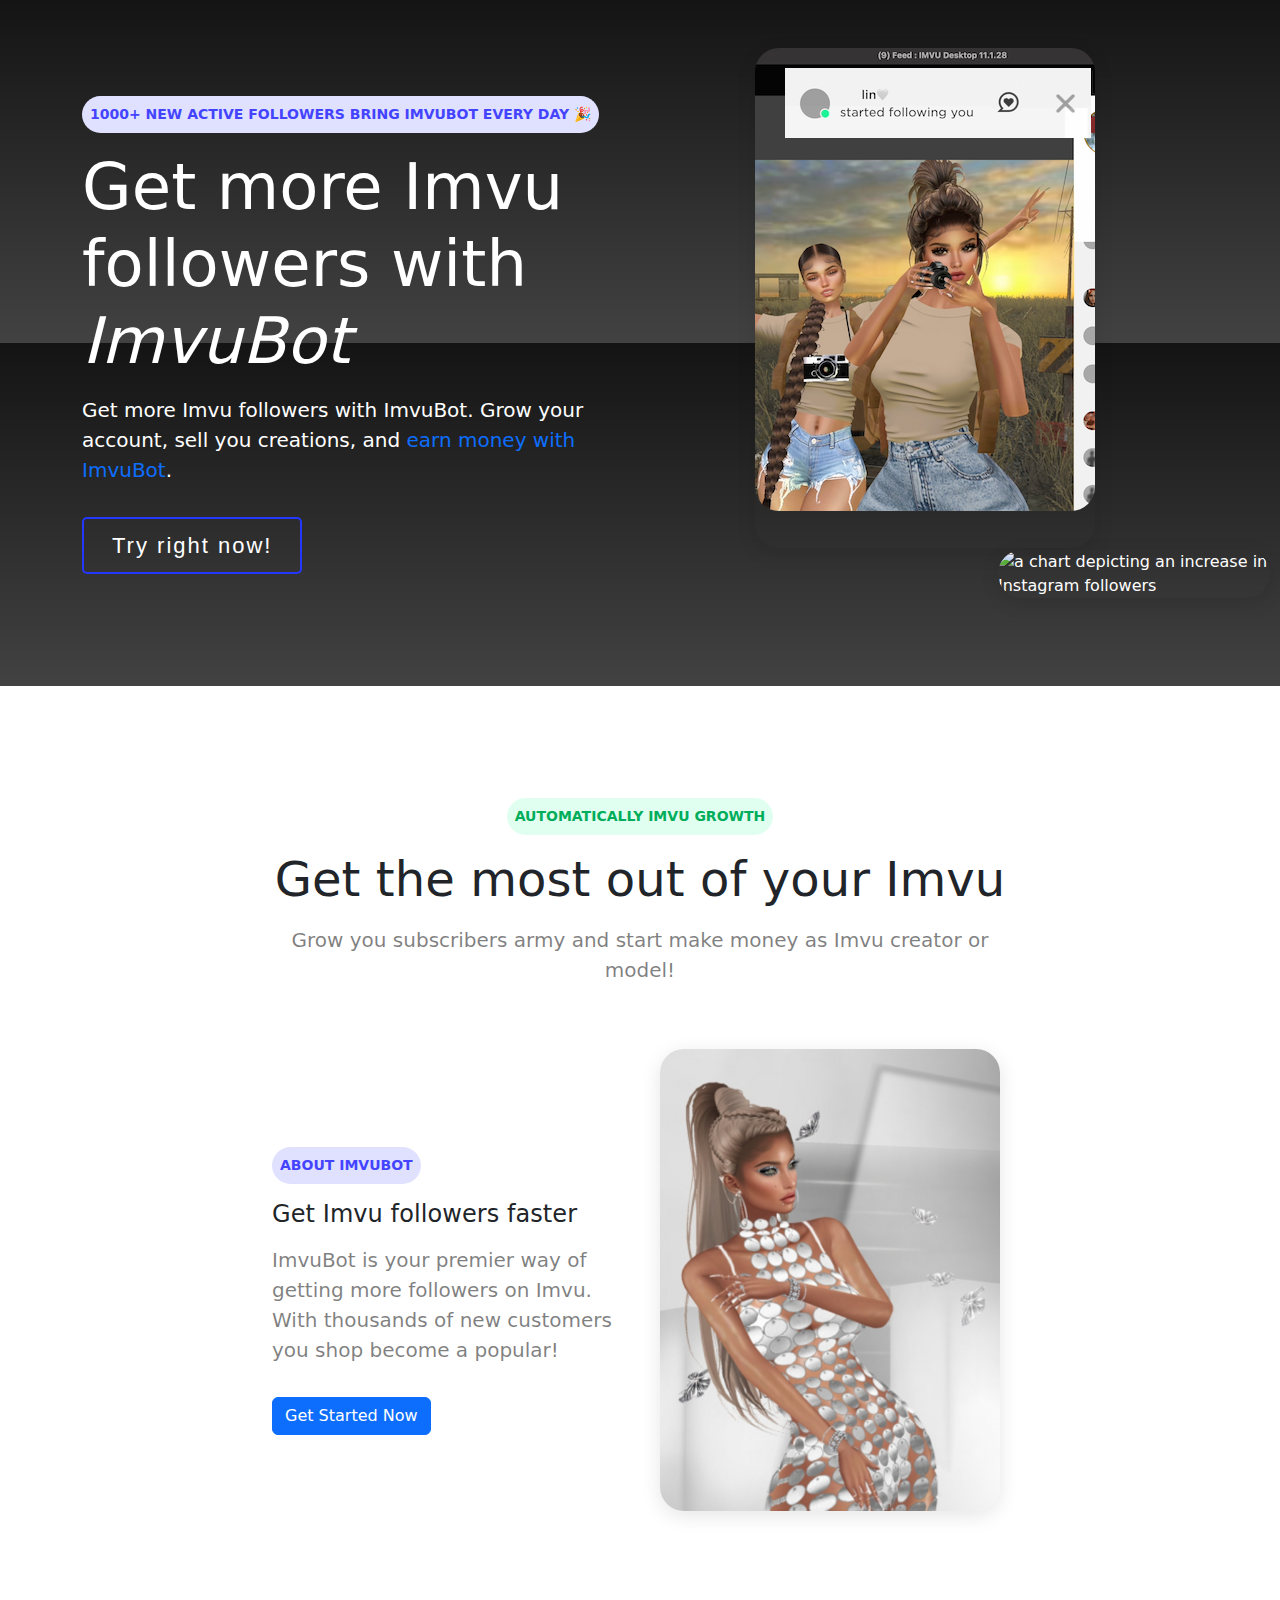
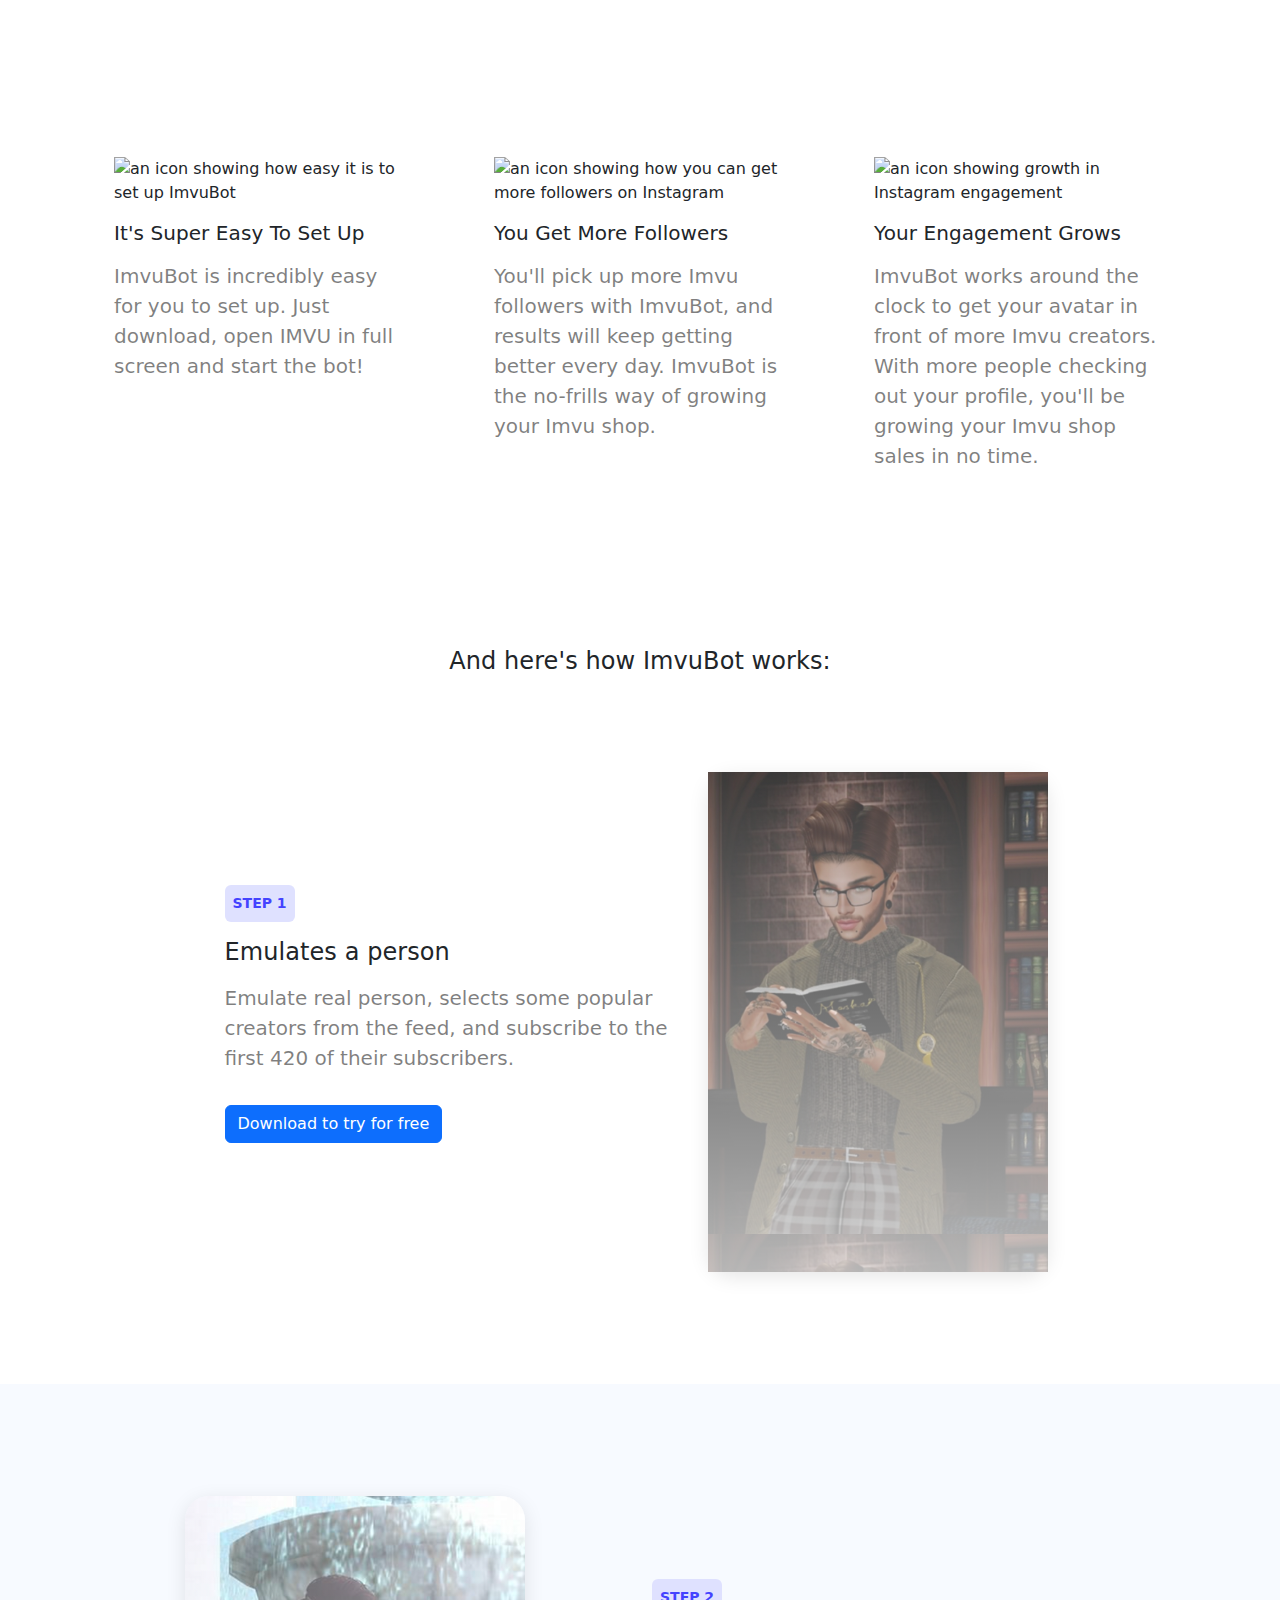
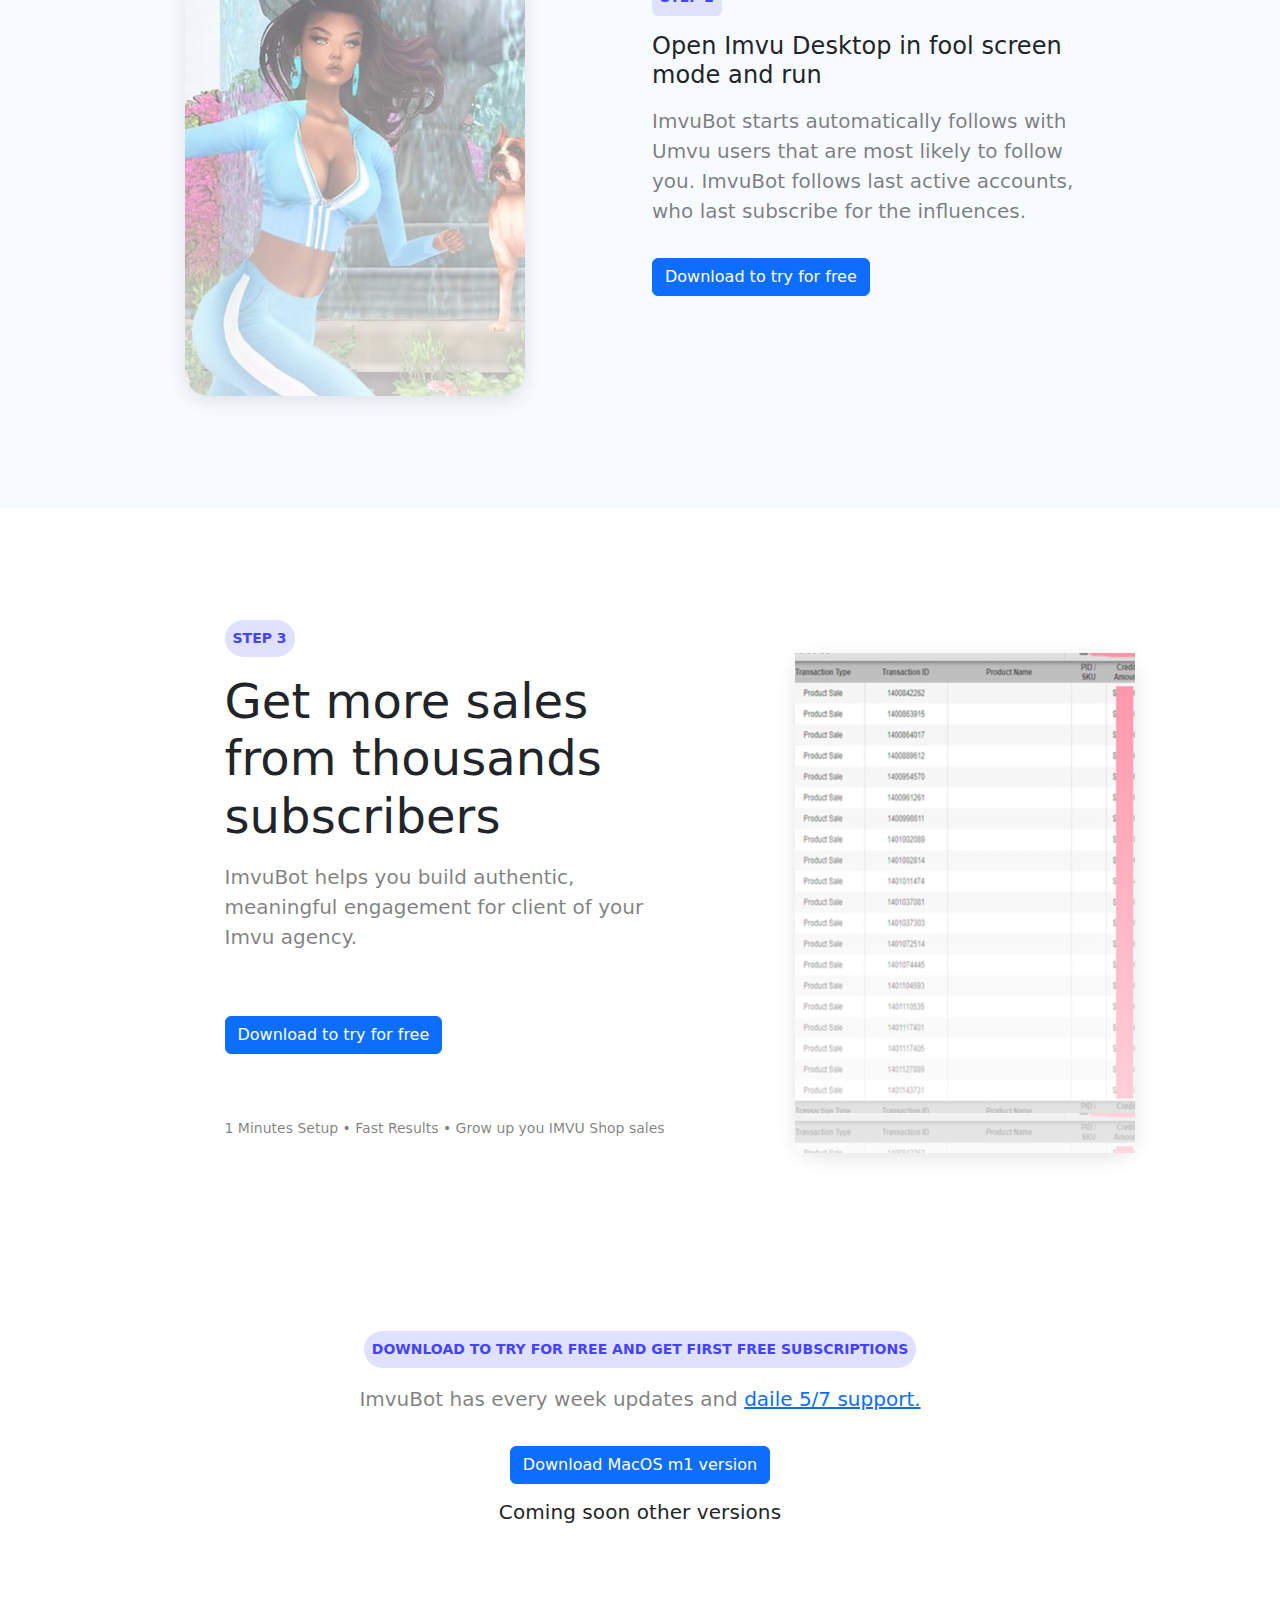
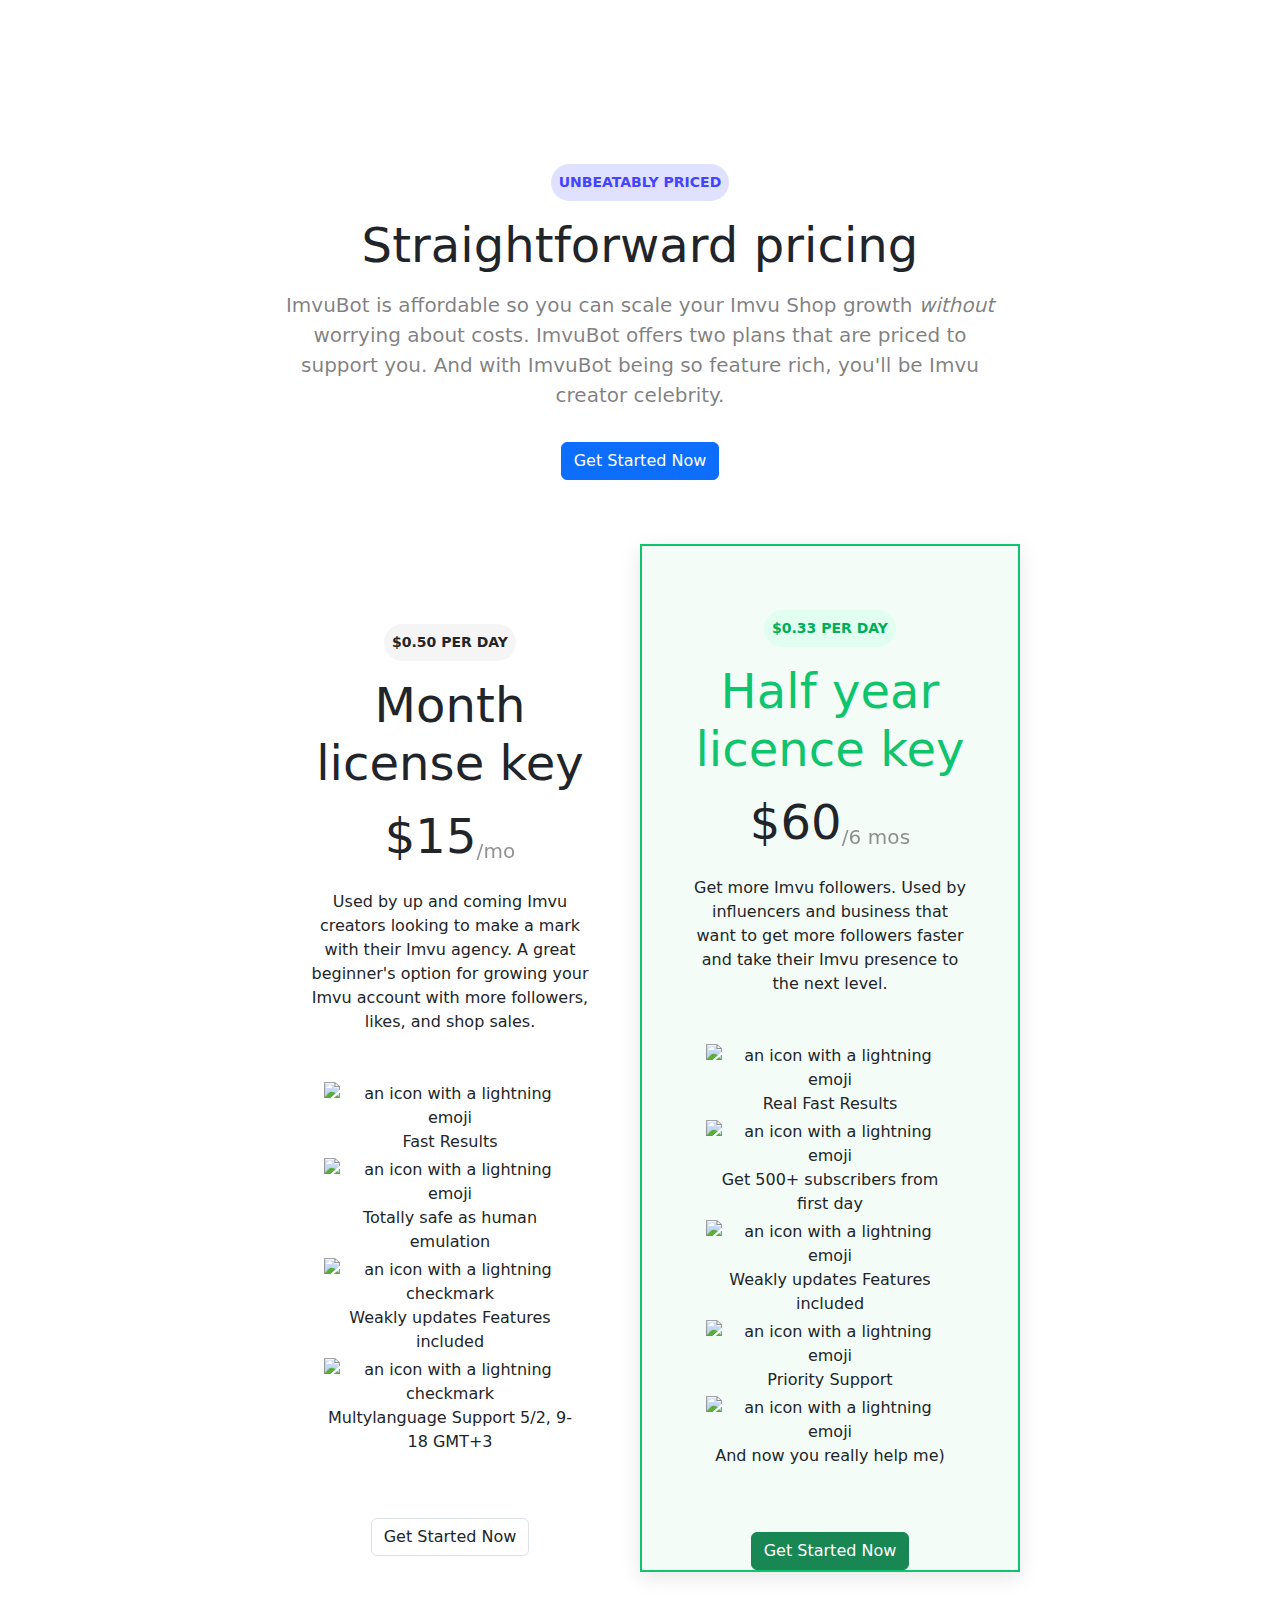
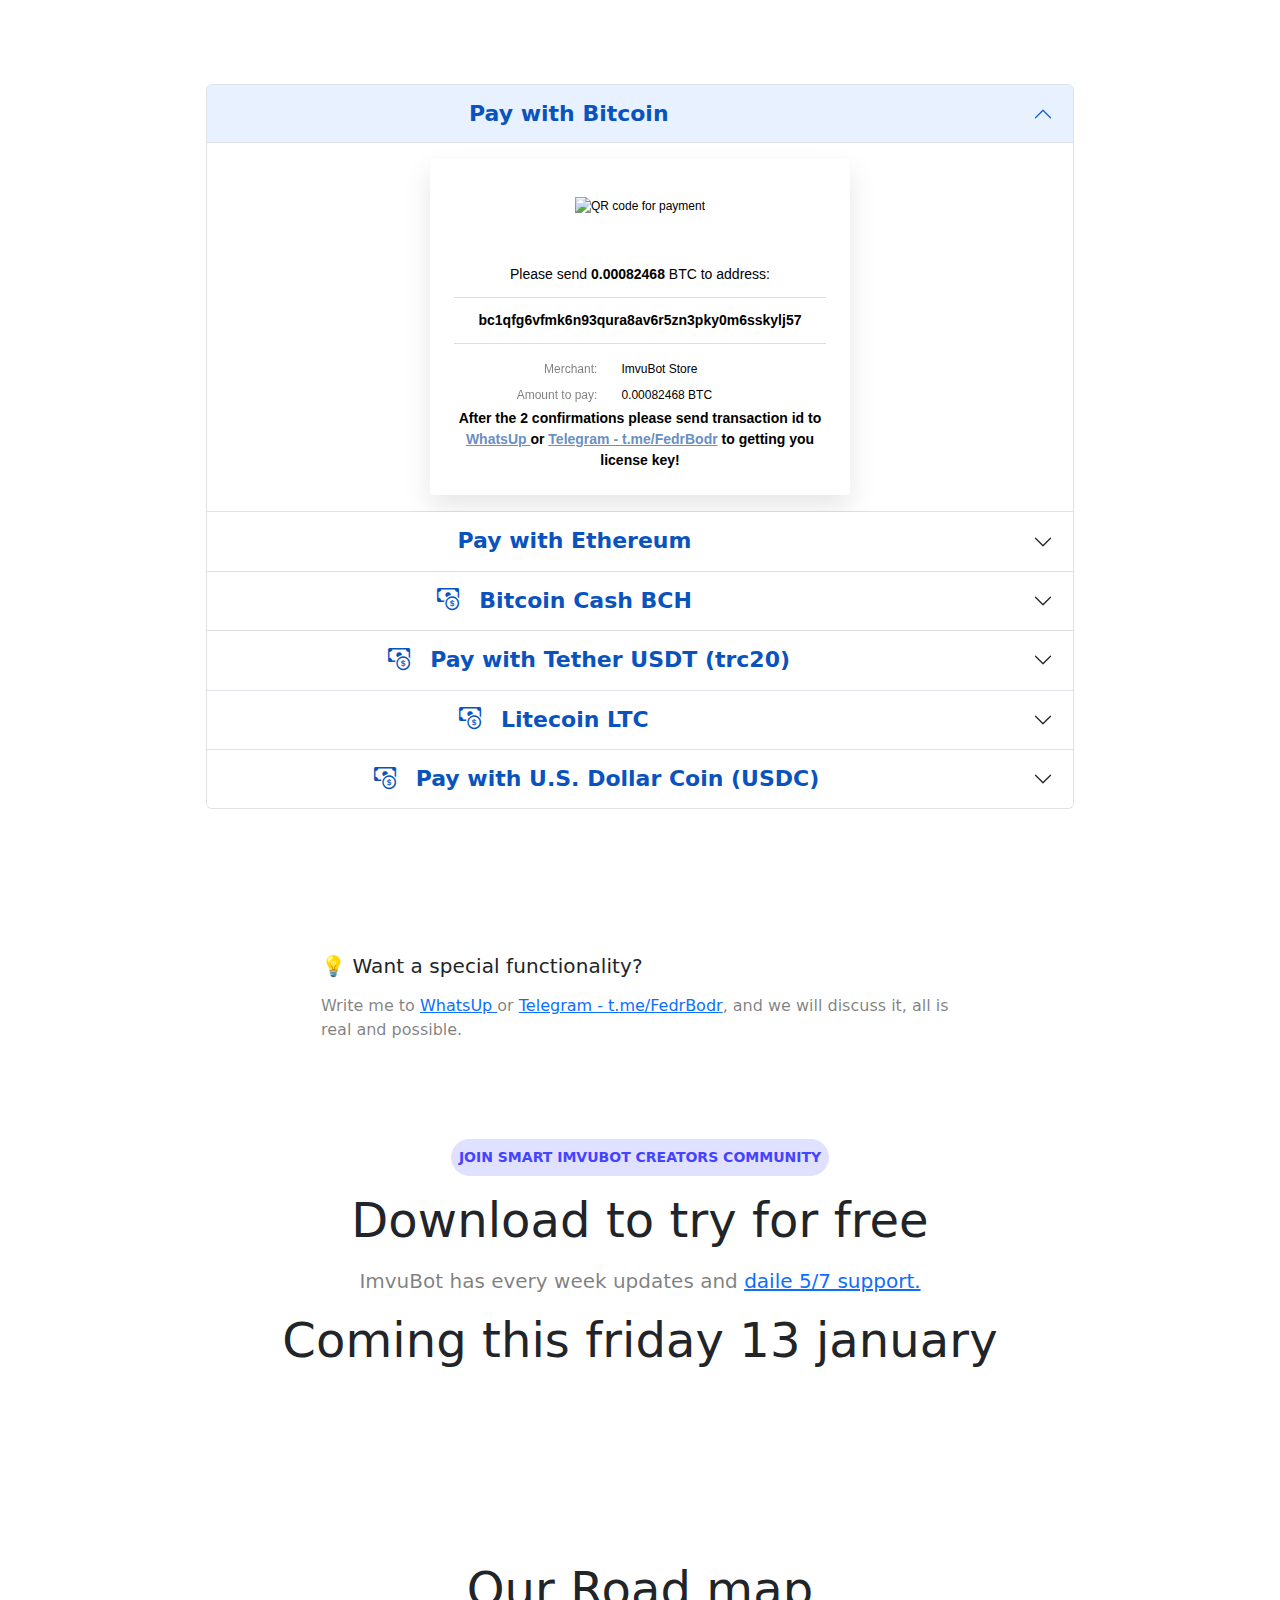
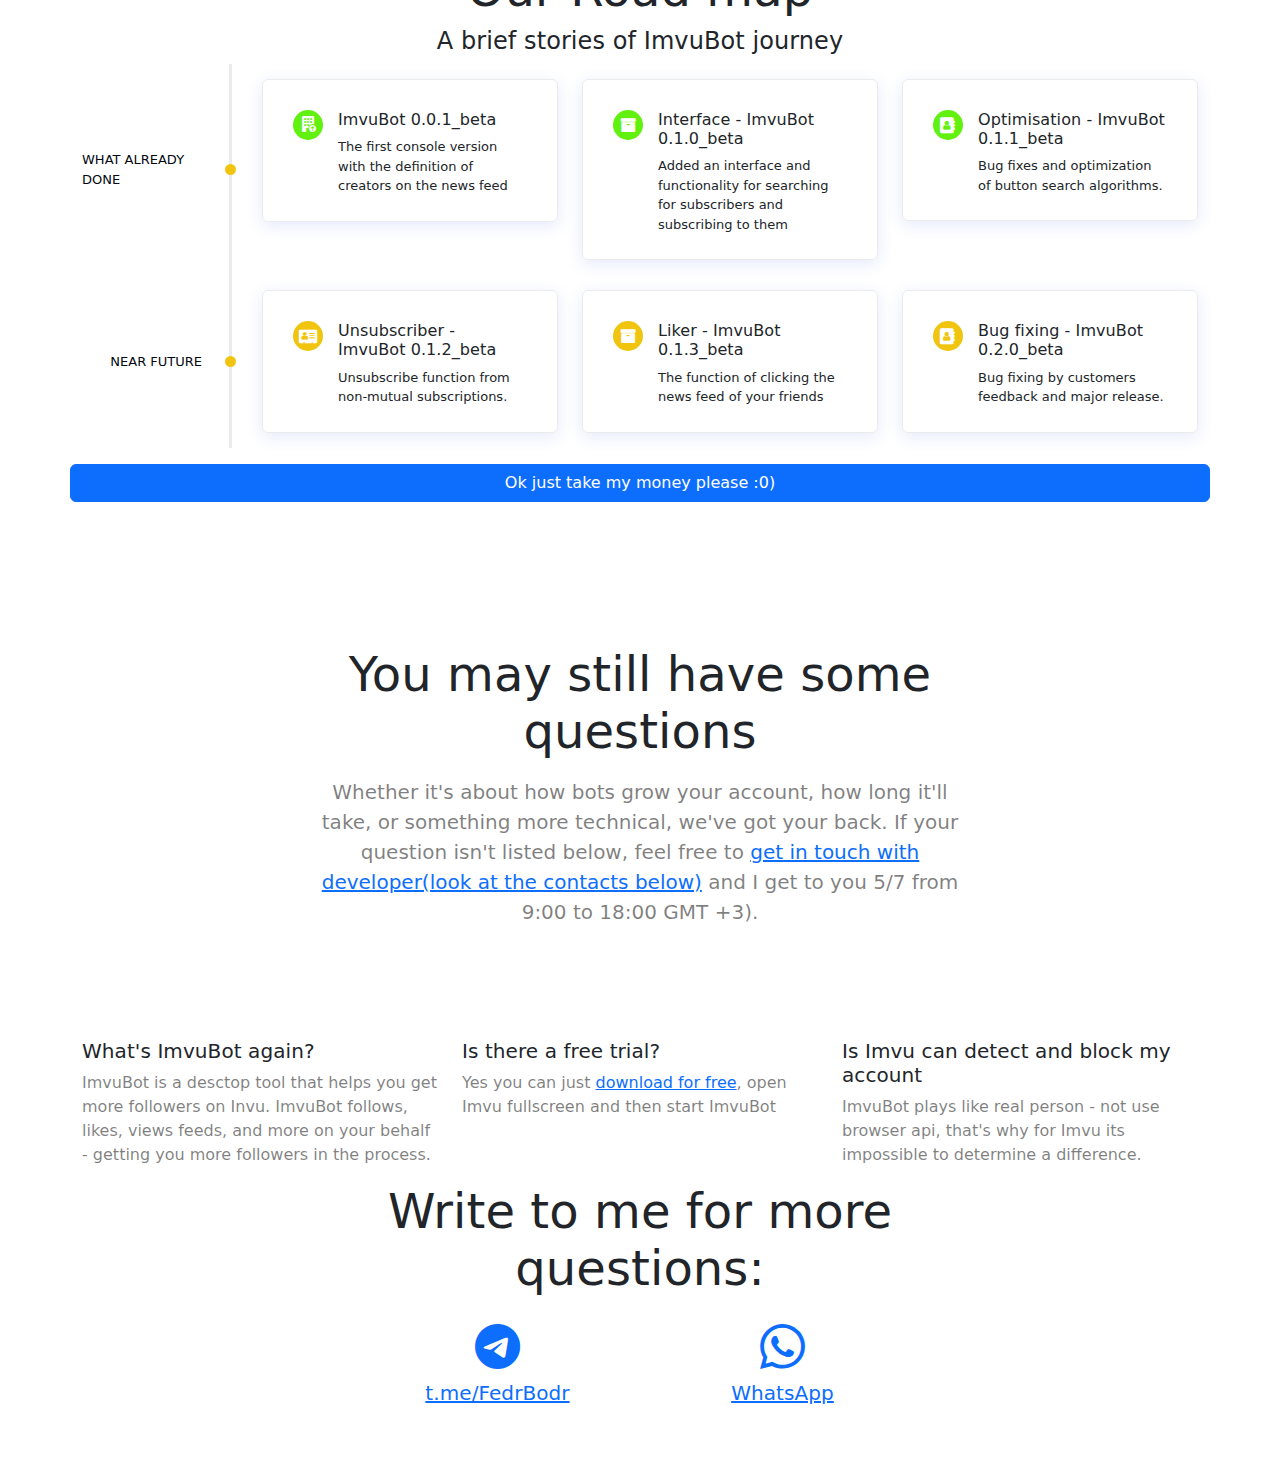
==== index.html @ 5562f549 "Fix header and add MacOS m1 version" ====
<!DOCTYPE html>
<html lang="en">
<head>
    <meta http-equiv="Content-Type" content="text/html; charset=UTF-8">
    <!-- Google Tag Manager -->
    <script>(function (w, d, s, l, i) {
        w[l] = w[l] || [];
        w[l].push({
            'gtm.start':
                new Date().getTime(), event: 'gtm.js'
        });
        var f = d.getElementsByTagName(s)[0],
            j = d.createElement(s), dl = l != 'dataLayer' ? '&l=' + l : '';
        j.async = true;
        j.src =
            'https://www.googletagmanager.com/gtm.js?id=' + i + dl;
        f.parentNode.insertBefore(j, f);
    })(window, document, 'script', 'dataLayer', 'GTM-PZZSBZW');</script>
    <!-- End Google Tag Manager -->

    <title>Get IMVU Followers Fast &amp; Grow Sales</title>
    <meta content="width=device-width, initial-scale=1" name="viewport">
    <meta name="description"
          content="Get more IMVU followers with the best IMVU growth bot. Simply download, open IMVU full screen, start bot and grow. Get followers faster now!">
    <meta property="og:title" content="Get IMVU Followers - ImvuBot">
    <meta property="og:type" content="website">
    <meta property="og:url" content="https://imvubot-github-io.github.io/">
    <meta property="og:image:width" content="1200">
    <meta property="og:image:height" content="630">
    <meta property="og:description"
          content="ImvuBot helps you get more IMVU followers organically. We are an award winning IMVU growth bot with world class customer support!">
    <!-- Favicons -->

    <link rel="apple-touch-icon" sizes="180x180" href="apple-touch-icon.png">
    <link rel="icon" type="image/png" sizes="32x32" href="favicon-32x32.png">
    <link rel="icon" type="image/png" sizes="16x16" href="favicon-16x16.png">
    <link rel="manifest" href="site.webmanifest">

    <link rel="canonical" href="https://imvubot-github-io.github.io/">
    <link rel="alternate" href="https://imvubot-github-io.github.io/" hreflang="x-default">
    <link href="bootstrap.min.css" rel="stylesheet">
    <link href="imvu-bot.css" rel="stylesheet">
    <link href="assets/vendor/aos/aos.css" rel="stylesheet">
    <link href="assets/vendor/bootstrap/css/bootstrap.min.css" rel="stylesheet">
    <link href="assets/vendor/bootstrap-icons/bootstrap-icons.css" rel="stylesheet">
    <link href="assets/vendor/boxicons/css/boxicons.min.css" rel="stylesheet">
    <link href="assets/vendor/glightbox/css/glightbox.min.css" rel="stylesheet">
    <link href="assets/vendor/swiper/swiper-bundle.min.css" rel="stylesheet">
    <link href="https://maxcdn.bootstrapcdn.com/font-awesome/4.7.0/css/font-awesome.min.css" rel="stylesheet"/>
    <link href="assets/vendor/glightbox/css/glightbox.min.css" rel="stylesheet">
    <script src="https://kit.fontawesome.com/9ffef3bec3.js" crossorigin="anonymous"></script>
    <script src="jquery.min.js" type="text/javascript"></script>
    <script src="nitreo.js" type="text/javascript"></script>
    <script src="nitreo-parallax.min.js" type="text/javascript"></script>

    <meta http-equiv="origin-trial"
          content="[base64]">
    <meta http-equiv="origin-trial"
          content="[base64]">
    <script type="text/javascript" async="" src="f.txt"></script>
</head>
<body class="h-100" data-aos-easing="ease" data-aos-duration="400" data-aos-delay="0" data-new-gr-c-s-check-loaded="14.1093.0" data-gr-ext-installed="">
<!-- Google Tag Manager (noscript) -->
<noscript>
    <iframe src="https://www.googletagmanager.com/ns.html?id=GTM-PZZSBZW"
            height="0" width="0" style="display:none;visibility:hidden"></iframe>
</noscript>
<!-- Back to top button -->

<!--
&lt;!&ndash; End Google Tag Manager (noscript) &ndash;&gt;
<nav id="static-desktop" class="navbar navbar-expand navbar-light static-top my-3 d-none d-lg-flex">
    <div class="container">
        <a class="navbar-brand" href="#hero"><img src="imvuBot-logo-small.svg"></a>
    </div>
</nav>
<nav id="sticky" class="container navbar navbar-dark bg-nav navbar-expand fixed-top mb-3 oov">
    <div class="container container-fix">
        <a class="navbar-brand" href="#hero"><img src="nitreo-logo-light-small.svg" alt="Imvu"></a>
        <button class="navbar-toggler" type="button" data-toggle="collapse" data-target="#navbarNav" aria-controls="navbarNav" aria-expanded="false"
                aria-label="Toggle navigation">
            <div id="nitreo-burger">
                <span></span>
                <span></span>
                <span></span>
            </div>
        </button>
        <div id="navbarNav" class="">
            <ul class="navbar-nav pages">
                <li class="nav-item">
                    <a class="nav-link" href="#hero">Home</a>
                </li>
                <li class="nav-item">
                    <a class="nav-link" href="#how">How ImvuBot works</a>
                </li>

                <li class="nav-item">
                    <a class="nav-link" href="#roadMap">Road Map</a>
                </li>
                <li class="nav-item get-started ml-auto">
                    <a href="#pricing" class="nav-link btn-c btn btn-nav-dark nav-btn btn-will-change">Get Started Now</a>
                </li>
            </ul>
        </div>
    </div>
</nav>-->
<div id="mobile-brand" class="d-flex d-lg-none justify-content-between align-items-center mt-1 mb-3">
    <a class="ml-3" href="https://imvubot-github-io.github.io/"><img src="imvuBot-logo-small.svg" width="75px" alt="ImvuBot Logo"></a> <a
        href="#pricing" class="btn btn-primary-light" data-toggle="modal" data-target="#signup">Get Started Now</a>
</div>
<section id="hero" class="pt-0 py-lg-5">
    <div class="container">
        <div class="row">
            <div class="my-3 my-lg-5 col-md-12 col-lg-6 col-xl-6">
                <div class="label py-2 px-2 mb-3 preheader">1000+ New active followers bring ImvuBot every day 🎉</div>
                <h1 class="mb-3">Get more Imvu followers with <em>ImvuBot</em></h1>
                <p class="lead text-black-50">Get more Imvu followers with ImvuBot. Grow your account, sell you creations, and <span
                        class="font-weight-bold text-primary">earn money with ImvuBot</span>.</p>
                <div class="d-inline-block my-3">
                    <a href="#download" class="btn-get-started ">Try right now!</a>
                </div>
            </div>
            <div class="col-md-12 offset-lg-1 col-lg-4 col-xl-4">
                <div class="asset-container mx-auto">
                    <div class="asset-support">
                        <img class="image-1 zi-2 br-24 shadow-2" data-src="img/instagram-followers.png"
                             alt="a chart depicting an increase in Instagram followers" src="instagram-followers.png">
                    </div>
                    <img class="br-24" src="heroImg.png" alt="A user getting more Imvu followers with Imvu">
                </div>
            </div>
        </div>
    </div>
</section>
<section>
    <div class="container">
        <div class="row my-5 justify-content-center text-left text-lg-center">
            <div class="col-lg-8">
                <div class="label py-2 px-2 mb-3 preheader green">Automatically Imvu growth</div>
                <p class="h2 mb-3">Get the most out of your Imvu</p>
                <p class="text-black-50 lead">Grow you subscribers army and start make money as Imvu creator or model!</p>
            </div>
        </div>
        <div class="row my-5 justify-content-center align-items-center">
            <div class="col-md-12 col-lg-5 col-xl-4">
                <div class="label py-2 px-2 mb-3 preheader">About ImvuBot</div>
                <h2 class="h3 mb-3">Get Imvu followers faster</h2>
                <p class="lead text-black-50">ImvuBot is your premier way of getting more followers on Imvu. With thousands of new customers
                    you shop become a popular!</p>
                <a href="#pricing" class="btn btn-primary my-3">Get Started Now</a>
            </div>
            <div class="col-lg-6 col-xl-4 mt-5 mt-lg-0">
                <div class="asset-container mx-auto br-0 shadow-none">
                    <img class="br-24 shadow-2" src="get-followers.jpg" alt="a smiling lady getting followers faster">
                </div>
            </div>
        </div>
    </div>
</section>
<section class="pt-0">
    <div class="container">
        <div class="row mt-5 mx-lg-0">
            <div class="col-md-12 col-lg-12 px-lg-0">
                <div class="row mt-lg-5">
                    <div class="col-lg-4">
                        <div class="square content">
                            <img class="w64" src="easy-to-set-up.svg" alt="an icon showing how easy it is to set up ImvuBot">
                            <h3 class="my-3 h4">It's Super Easy To Set Up</h3>
                            <p class="text-black-50 lead">ImvuBot is incredibly easy for you to set up. Just download, open IMVU in full screen and start the
                                bot!</p>
                        </div>
                    </div>
                    <div class="col-lg-4">
                        <div class="square content">
                            <img class="w64" src="more-followers.svg" alt="an icon showing how you can get more followers on Instagram">
                            <h3 class="my-3 h4">You Get More Followers</h3>
                            <p class="text-black-50 lead">You'll pick up more Imvu followers with ImvuBot, and results will keep getting better every day.
                                ImvuBot is the no-frills way of growing your Imvu shop.</p>
                        </div>
                    </div>
                    <div class="col-lg-4">
                        <div class="square content">
                            <img class="w64" src="engagement-grows.svg" alt="an icon showing growth in Instagram engagement">
                            <h3 class="my-3 h4">Your Engagement Grows</h3>
                            <p class="text-black-50 lead">ImvuBot works around the clock to get your avatar in front of more Imvu creators. With more people
                                checking out your profile, you'll be growing your Imvu shop sales in no time.</p>
                        </div>
                    </div>
                </div>
            </div>
        </div>
    </div>
</section>

<section id="how">
    <div class="container">
        <div class="row justify-content-center text-left text-lg-center">
            <div class="col-lg-10 col-xl-8">
                <p class="h3 mb-0 mb-lg-5">And here's how ImvuBot works:</p>
            </div>
        </div>
        <div class="row my-5 justify-content-center align-items-center">
            <div class="col-lg-5">
                <div class="label d-inline-block bg-primary-light rounded py-2 px-2 preheader mb-3">Step 1</div>
                <h3 class="mb-3">Emulates a person</h3>
                <p class="lead text-black-50">Emulate real person, selects some popular creators from the feed, and subscribe to the first 420 of their
                    subscribers.</p>
                <a href="#download" class="my-3 btn btn-primary">Download to try for free</a>
            </div>
            <div class="col-lg-4 mt-5 mt-lg-0">
                <div class="asset-container mx-auto">
                    <div class="asset-support fed">
                        <img class="switch-1 zi-1 br-24 shadow-2 aos-init" src="download.png" data-aos="fade-up" data-aos-delay="300"
                             alt="a switch to turn on ImvuBot">
                    </div>
                </div>
            </div>
        </div>

    </div>
</section>
<!--
<h3 class="mb-3">Download bot</h3>
                <p class="lead text-black-50">Download ImvuBot for free to try and get your followers in few seconds.</p>
                <a href="#download" class="my-3 btn btn-primary">Download</a>



-->
<section id="speed" class="bg-primary-lightest">
    <div class="container">
        <div class="row align-items-center justify-content-center my-5">
            <div class="col-lg-4">
                <div class="asset-container mx-auto"
                     style="background: linear-gradient(rgba(255, 255, 255, 0.22), rgba(255, 255, 255, 0.71)), url(/imvu-run.png) top center;">
                </div>
            </div>
            <div class="col-lg-5 offset-lg-1 mt-5 mt-lg-0 fed-3">
                <div class="label d-inline-block bg-primary-light rounded py-2 px-2 preheader mb-3">Step 2</div>
                <h3 class="mb-3">Open Imvu Desktop in fool screen mode and run</h3>
                <p class="text-black-50 lead">ImvuBot starts automatically follows with Umvu users that are most likely to follow you.
                    <strong>ImvuBot follows last active accounts, who last subscribe for the influences.</strong></p>
                <a href="#download" class="my-3 btn btn-primary" data-toggle="modal" data-target="#signup">Download to try for free</a>
            </div>
        </div>
    </div>
</section>
<section id="results">
    <div class="container">
        <div class="row align-items-center justify-content-center my-5">
            <div class="col-lg-5">
                <div class="row">
                    <div class="col-lg-12">
                        <div class="label py-2 px-2 mb-3 preheader">Step 3</div>
                        <h2 class="mb-3">Get more sales from thousands subscribers</h2>
                        <p class="my-3 lead text-black-50">ImvuBot helps you build authentic, meaningful engagement for client of your Imvu agency.</p>
                        <div class="d-block z-index-2 my-5">
                            <a href="#download" class="my-3 btn btn-primary">Download to try for free</a>
                            <span class="d-block text-black-50 small my-5">1 Minutes Setup • Fast Results • Grow up you IMVU Shop sales</span>
                        </div>
                    </div>
                </div>
            </div>
            <div class="col-lg-3 offset-lg-1">
                <div class="asset-container mx-auto">
                    <div class="position-absolute o-hidden h-100 br-24 vertical-gradient vertical-gradient-md zi-0 px-2">
                        <img class="rellax rellax-fix" data-rellax-speed="2" src="more-instagram-followers.jpg"
                             alt="an image depicting more Instagram followers and likes" style="transform: translate3d(0px, 724px, 0px);"></div>
                    <div class="asset-support"
                         style="background: linear-gradient(rgba(255, 255, 255, 0.22), rgba(255, 255, 255, 0.71)), url(/imvu-sales.png) top center;">

                        <img class="faster-1 zi-1 br-24 shadow-2 aos-init" src="graph-organic-instagram-followers.jpg" data-aos="fade-up"
                             alt="a chart illustrating a surge in organic followers">
                    </div>
                </div>
            </div>
        </div>
    </div>
    <div class="container downloadContainer" id="download">
        <br>
        <br>
        <div class="row align-items-center justify-content-center my-5">
            <div class="col-md-12 col-lg-10 col-xl-8 text-left text-lg-center">
                <div class="label py-2 px-2 mb-3 preheader">Download to try for free and get first free subscriptions</div>
                <p class="lead text-black-50">ImvuBot has every week updates and <a href="#footerContacts">daile 5/7 support.</a>
                <div>
                    <a class="my-3 btn btn-primary" href="assets/download/ImvuBot7MacM1.zip">Download MacOS m1 version</a>
                </div>
                <h4 class="mb-3">Coming soon other versions</h4>
            </div>
        </div>

    </div>
</section>

<!--<section id="users" class="bg-balloons">
    <div class="container">
        <div class="row justify-content-center">
            <div class="col-md-12 col-lg-12">
                <div class="card shadow-2 br-24 o-hidden">
                    <div class="row no-gutters align-items-center">
                        <div class="col-md-12 col-lg-6 order-lg-1">
                            <div class="card-body px-lg-5 pb-5 pb-lg-0">
                                <div class="label py-2 px-2 mb-3 preheader">Video about ho is ImvoBot works</div>

                            </div>
                        </div>
                    </div>
                </div>
            </div>
        </div>
    </div>
</section>-->
<section id="pricing">
    <div class="container">
        <div class="row align-items-center justify-content-center my-5">
            <div class="col-md-12 col-lg-10 col-xl-8 text-left text-lg-center">
                <div class="label py-2 px-2 mb-3 preheader">Unbeatably priced</div>
                <h2 class="mb-3">Straightforward pricing</h2>
                <p class="lead text-black-50">ImvuBot is affordable so you can scale your Imvu Shop growth <em>without</em> worrying about costs. ImvuBot offers
                    two plans that are priced to support you. And with ImvuBot being so feature rich, you'll be Imvu creator celebrity. </p>
                <a href="#headingOne" class="btn btn-primary my-3" data-toggle="modal" data-target="#signup">Get Started Now</a>
            </div>
        </div>
        <div class="row no-gutters justify-content-center align-items-center pb-lg-5">

            <div class="col-lg-5 col-xl-4 p-0">
                <div class="box p-0 text-left text-lg-center">
                    <div class="py-5">
                        <div class="mx-5 mx-lg-0 my-3 px-2 py-2 preheader gray text-black-50 mr-0 text-right small">$0.50 per day</div>
                        <div class="px-5">
                            <h3 class="h2 mb-3">Month license key</h3>
                            <p class="h2 d-inline-block">$15</p><sub class="h4 opacity-50">/mo</sub>
                            <p class="my-3">Used by up and coming Imvu creators looking to make a mark with their Imvu agency. A great beginner's option for
                                growing your Imvu account with more followers, likes, and shop sales.</p>
                            <ul class="mt-5 ml-lg-5 px-lg-3 list-unstyled text-left">
                                <li class="mb-1">
                                    <img class="svg-inject mr-2" src="zap.png" alt="an icon with a lightning emoji"> Fast Results
                                </li>
                                <li class="mb-1">
                                    <img class="svg-inject mr-2" src="zap.png" alt="an icon with a lightning emoji"> Totally safe as human emulation
                                </li>
                                <li class="mb-1">
                                    <img class="svg-inject mr-2" src="zap.png" alt="an icon with a lightning checkmark"> Weakly updates Features included
                                </li>
                                <li class="mb-1">
                                    <img class="svg-inject mr-2" src="zap.png" alt="an icon with a lightning checkmark"> Multylanguage Support 5/2,&nbsp;9-18&nbsp;GMT+3
                                </li>
                            </ul>
                        </div>

                    </div>
                    <div class="text-center"><a href="#headingOne" class="btn border">Get Started Now</a></div>
                </div>
            </div>
            <div class="col-lg-5 col-xl-4 p-0 mt-5 mt-lg-0">
                <div class="box p-0 speed border-speed shadow-2 text-left text-lg-center">
                    <div class="px-0 py-5">
                        <div class="mx-5 mx-lg-0 my-3 px-2 py-2 preheader green text-black-50 mr-0 text-right small">$0.33 per day</div>
                        <div class="px-5">
                            <h3 class="h2 mb-3 text-speed font-italic">Half year licence key</h3>
                            <p class="h2 d-inline-block">$60</p><sub class="h4 opacity-50">/6 mos</sub>
                            <p class="my-3">Get more Imvu followers. Used by influencers and business that want to get more followers
                                faster and take their Imvu presence to the next level.</p>
                            <ul class="mt-5 ml-lg-5 px-lg-3 list-unstyled text-left">
                                <li class="mb-1">
                                    <img class="svg-inject mr-2" src="zap.png" alt="an icon with a lightning emoji"> Real Fast Results
                                </li>
                                <li class="mb-1">
                                    <img class="svg-inject mr-2" src="zap.png" alt="an icon with a lightning emoji"> Get 500+ subscribers from first day
                                </li>
                                <li class="mb-1">
                                    <img class="svg-inject mr-2" src="zap.png" alt="an icon with a lightning emoji"> Weakly updates Features included
                                </li>
                                <li class="mb-1">
                                    <img class="svg-inject mr-2" src="zap.png" alt="an icon with a lightning emoji"> Priority Support
                                </li>
                                <li class="mb-1">
                                    <img class="svg-inject mr-2" src="zap.png" alt="an icon with a lightning emoji"> And now you really help me)
                                </li>

                            </ul>

                            <div id="featurelist" class="collapse">
                                <ul class="mt-5 ml-lg-5 px-lg-3 list-unstyled text-left">
                                    <li class="mb-1">
                                        <svg xmlns="http://www.w3.org/2000/svg" xmlns:xlink="http://www.w3.org/1999/xlink" width="24" height="24"
                                             viewBox="0 0 25 25" class="injected-svg svg-inject mr-2">
                                            <image id="Group_1_copy_3" data-name="Group 1 copy 3" width="25" height="25"
                                                   xlink:href="[data-uri]"></image>
                                        </svg>
                                        Follow &amp; Unfollow
                                    </li>
                                    <li class="mb-1">
                                        <svg xmlns="http://www.w3.org/2000/svg" xmlns:xlink="http://www.w3.org/1999/xlink" width="24" height="24"
                                             viewBox="0 0 25 25" class="injected-svg svg-inject mr-2">
                                            <image id="Group_1_copy_3" data-name="Group 1 copy 3" width="25" height="25"
                                                   xlink:href="[data-uri]"></image>
                                        </svg>
                                        Hashtag Targeting
                                    </li>
                                    <li class="mb-1">
                                        <svg xmlns="http://www.w3.org/2000/svg" xmlns:xlink="http://www.w3.org/1999/xlink" width="24" height="24"
                                             viewBox="0 0 25 25" class="injected-svg svg-inject mr-2">
                                            <image id="Group_1_copy_3" data-name="Group 1 copy 3" width="25" height="25"
                                                   xlink:href="[data-uri]"></image>
                                        </svg>
                                        User Targeting
                                    </li>
                                    <li class="mb-1">
                                        <svg xmlns="http://www.w3.org/2000/svg" xmlns:xlink="http://www.w3.org/1999/xlink" width="24" height="24"
                                             viewBox="0 0 25 25" class="injected-svg svg-inject mr-2">
                                            <image id="Group_1_copy_3" data-name="Group 1 copy 3" width="25" height="25"
                                                   xlink:href="[data-uri]"></image>
                                        </svg>
                                        Auto Blacklist
                                    </li>
                                    <li class="mb-1">
                                        <svg xmlns="http://www.w3.org/2000/svg" xmlns:xlink="http://www.w3.org/1999/xlink" width="24" height="24"
                                             viewBox="0 0 25 25" class="injected-svg svg-inject mr-2">
                                            <image id="Group_1_copy_3" data-name="Group 1 copy 3" width="25" height="25"
                                                   xlink:href="[data-uri]"></image>
                                        </svg>
                                        Custom Blacklist
                                    </li>
                                    <li class="mb-1">
                                        <svg xmlns="http://www.w3.org/2000/svg" xmlns:xlink="http://www.w3.org/1999/xlink" width="24" height="24"
                                             viewBox="0 0 25 25" class="injected-svg svg-inject mr-2">
                                            <image id="Group_1_copy_3" data-name="Group 1 copy 3" width="25" height="25"
                                                   xlink:href="[data-uri]"></image>
                                        </svg>
                                        Whitelist
                                    </li>
                                    <li class="mb-1">
                                        <svg xmlns="http://www.w3.org/2000/svg" xmlns:xlink="http://www.w3.org/1999/xlink" width="24" height="24"
                                             viewBox="0 0 25 25" class="injected-svg svg-inject mr-2">
                                            <image id="Group_1_copy_3" data-name="Group 1 copy 3" width="25" height="25"
                                                   xlink:href="[data-uri]"></image>
                                        </svg>
                                        Improvements
                                    </li>
                                    <li class="mb-1">
                                        <svg xmlns="http://www.w3.org/2000/svg" xmlns:xlink="http://www.w3.org/1999/xlink" width="24" height="24"
                                             viewBox="0 0 25 25" class="injected-svg svg-inject mr-2">
                                            <image id="Group_1_copy_3" data-name="Group 1 copy 3" width="25" height="25"
                                                   xlink:href="[data-uri]"></image>
                                        </svg>
                                        Story Viewing
                                    </li>
                                    <li class="mb-1">
                                        <svg xmlns="http://www.w3.org/2000/svg" xmlns:xlink="http://www.w3.org/1999/xlink" width="24" height="24"
                                             viewBox="0 0 25 25" class="injected-svg svg-inject mr-2">
                                            <image id="Group_1_copy_3" data-name="Group 1 copy 3" width="25" height="25"
                                                   xlink:href="[data-uri]"></image>
                                        </svg>
                                        Location Targeting
                                    </li>
                                    <li class="mb-1">
                                        <svg xmlns="http://www.w3.org/2000/svg" xmlns:xlink="http://www.w3.org/1999/xlink" width="24" height="24"
                                             viewBox="0 0 25 25" class="injected-svg svg-inject mr-2">
                                            <image id="Group_1_copy_3" data-name="Group 1 copy 3" width="25" height="25"
                                                   xlink:href="[data-uri]"></image>
                                        </svg>
                                        Advanced Settings
                                    </li>

                                </ul>
                                <hr class="border-top w-75 mx-auto mt-5 mb-3">
                                <p class="mb-0 font-weight-bold text-success small">Exclusive Access to the Growth Club ✨</p>
                                <p class="mt-0 mb-5"><a href="https://imvubot-github-io.github.io/growth-club" class="small mb-2 border-bottom text-dark">Learn
                                    more</a></p>
                                <p class="small">The Speed plan runs faster than the Essential plan, and is geared more towards brands and (micro) influencers
                                    looking for the most professional solution. 37% of Essential customers end up upgrading to this plan.</p>
                            </div>
                        </div>

                    </div>
                    <div><a href="#headingOne" class="btn btn-success btn-block">Get Started Now</a></div>
                </div>
            </div>
        </div>
        <section>
            <div class="container">
                <div class="row">
                    <div class="accordion" id="accordionExample">
                        <div class="accordion-item">
                            <h2 class="accordion-header" id="headingOne">
                                <button class="accordion-button align-items-center" type="button" data-bs-toggle="collapse" data-bs-target="#collapseOne"
                                        aria-expanded="true" aria-controls="collapseOne">
                                    <div class="marginAuto fedPayHead"><i class="payIcon fa-solid fa-bitcoin-sign"></i>Pay with Bitcoin</div>
                                </button>
                            </h2>
                            <div id="collapseOne" class="accordion-collapse collapse show" aria-labelledby="headingOne" data-bs-parent="#accordionExample">
                                <div class="accordion-body align-items-center">
                                    <div class="abf-frame">
                                        <div class="abf-header">
                                            <div style="text-align: center; background-color:#fff; margin: auto"><span class="abf-qr"> <img
                                                    class="abf-img-height"
                                                    src="assets/img/btcQr.png"
                                                    style="display: inline;"
                                                    alt="QR code for payment"> </span>
                                            </div>
                                        </div>
                                        <div class="abf-form">
                                            <div class="abf-ash1"> Please send <strong><span class="abf-totalbtc">0.00082468</span></strong> BTC
                                                to address:
                                            </div>
                                            <div class="abf-address abf-topline abf-ash2 abf-input-address">bc1qfg6vfmk6n93qura8av6r5zn3pky0m6sskylj57</div>
                                            <div class="abf-data abf-topline">
                                                <div class="abf-list">
                                                    <div class="abf-list-item">
                                                        <div class="abf-label">Merchant:</div>
                                                        <div class="abf-value">ImvuBot Store</div>
                                                    </div>
                                                    <div class="abf-list-item">
                                                        <div class="abf-label">Amount to pay:</div>
                                                        <div class="abf-value"><span class="abf-totalbtc">0.00082468</span> BTC</div>
                                                    </div>

                                                    <div class="paymentCaption">After the 2 confirmations please send transaction id to
                                                        <a target="_blank"
                                                           href="https://web.whatsapp.com/send/?phone=79265803341&text=%D0%94%D0%B8%D0%BC%D0%B0+%D0%BF%D1%80%D0%B8%D0%B2%D0%B5%D1%82+%D1%80%D0%B0%D1%81%D1%81%D0%BA%D0%B0%D0%B6%D0%B8+%D0%BF%D0%BE%D0%B4%D1%80%D0%BE%D0%B1%D0%BD%D0%B5%D0%B5+%D0%BF%D1%80%D0%BE+%D1%82%D0%B2%D0%BE%D0%B9+%D0%BA%D1%80%D0%B0%D1%83%D0%B4%D1%84%D0%B0%D0%BD%D0%B4%D0%B8%D0%BD%D0%B3">
                                                            WhatsUp
                                                        </a>
                                                        or <a target="_blank" href="https://t.me/FedrBodr">Telegram - t.me/FedrBodr</a> to getting
                                                        you license key!
                                                    </div>

                                                </div>
                                            </div>
                                        </div>
                                    </div>
                                </div>
                            </div>
                        </div>
                        <div class="accordion-item">
                            <h2 class="accordion-header" id="headingTwo">
                                <button class="accordion-button align-items-center collapsed" type="button" data-bs-toggle="collapse"
                                        data-bs-target="#collapseTwo"
                                        aria-expanded="false" aria-controls="collapseTwo">
                                    <div class="marginAuto fedPayHead"><i class="payIcon fab fa-ethereum"></i>Pay with Ethereum</div>
                                </button>
                            </h2>
                            <div id="collapseTwo" class="accordion-collapse collapse" aria-labelledby="headingTwo" data-bs-parent="#accordionExample">
                                <div class="accordion-body">
                                    <div class="abf-frame">
                                        <div class="abf-header">
                                            <div style="text-align: center; background-color:#fff; margin: auto"><span class="abf-qr"> <img
                                                    class="abf-img-height"
                                                    src="assets/img/ethQr.png"
                                                    style="display: inline;"
                                                    alt="QR code for payment"> </span>
                                            </div>
                                        </div>
                                        <div class="abf-form">
                                            <div class="abf-ash1"> Please send <strong><span class="abf-Eth">0.01072969</span></strong> ETH
                                                to address:
                                            </div>
                                            <div class="abf-address abf-topline abf-ash2 abf-input-address">0x94897ED21f829145023EfCe1e25AdbA194313eE3</div>
                                            <div class="abf-data abf-topline">
                                                <div class="abf-list">
                                                    <div class="abf-list-item">
                                                        <div class="abf-label">Merchant:</div>
                                                        <div class="abf-value">ImvuBot Store</div>
                                                    </div>
                                                    <div class="abf-list-item">
                                                        <div class="abf-label">Amount to pay:</div>
                                                        <div class="abf-value"><span class="abf-Eth">0.01072969</span> ETH</div>
                                                    </div>

                                                    <div class="paymentCaption">After the 2 confirmations please send transaction id to
                                                        <a target="_blank"
                                                           href="https://web.whatsapp.com/send/?phone=79265803341&text=%D0%94%D0%B8%D0%BC%D0%B0+%D0%BF%D1%80%D0%B8%D0%B2%D0%B5%D1%82+%D1%80%D0%B0%D1%81%D1%81%D0%BA%D0%B0%D0%B6%D0%B8+%D0%BF%D0%BE%D0%B4%D1%80%D0%BE%D0%B1%D0%BD%D0%B5%D0%B5+%D0%BF%D1%80%D0%BE+%D1%82%D0%B2%D0%BE%D0%B9+%D0%BA%D1%80%D0%B0%D1%83%D0%B4%D1%84%D0%B0%D0%BD%D0%B4%D0%B8%D0%BD%D0%B3">
                                                            WhatsUp
                                                        </a>
                                                        or <a target="_blank" href="https://t.me/FedrBodr">Telegram - t.me/FedrBodr</a> to getting
                                                        you license key!
                                                    </div>

                                                </div>
                                            </div>
                                        </div>
                                    </div>
                                </div>
                            </div>
                        </div>
                        <div class="accordion-item">
                            <h2 class="accordion-header" id="headingThree1">
                                <button class="accordion-button align-items-center collapsed" type="button" data-bs-toggle="collapse"
                                        data-bs-target="#collapseThree1"
                                        aria-expanded="false"
                                        aria-controls="collapseThree1">
                                    <div class="marginAuto fedPayHead"><i class="payIcon bi bi-cash-coin"></i>Bitcoin Cash BCH</div>
                                </button>
                            </h2>
                            <div id="collapseThree1" class="accordion-collapse collapse" aria-labelledby="headingThree1" data-bs-parent="#accordionExample">
                                <div class="accordion-body">
                                    <div class="abf-frame">
                                        <div class="abf-header">
                                            <div style="text-align: center; background-color:#fff; margin: auto"><span class="abf-qr"> <img
                                                    class="abf-img-height"
                                                    src="assets/img/bchQr.png"
                                                    style="display: inline;"
                                                    alt="QR code for payment"> </span>
                                            </div>
                                        </div>
                                        <div class="abf-form">
                                            <div class="abf-ash1"> Please send <strong><span class="abf-bch">0.13736264</span></strong> BCH
                                                to address:
                                            </div>
                                            <div class="abf-address abf-topline abf-ash2 abf-input-address">qq0jlwx89q7zx0h8358lgaqxk40p9q3kccxcmk2scu</div>
                                            <div class="abf-data abf-topline">
                                                <div class="abf-list">
                                                    <div class="abf-list-item">
                                                        <div class="abf-label">Merchant:</div>
                                                        <div class="abf-value">ImvuBot Store</div>
                                                    </div>
                                                    <div class="abf-list-item">
                                                        <div class="abf-label">Amount to pay:</div>
                                                        <div class="abf-value"><span class="abf-Eth">0.13736264</span> BCH</div>
                                                    </div>

                                                    <div class="paymentCaption">After the 2 confirmations please send transaction id to
                                                        <a target="_blank"
                                                           href="https://web.whatsapp.com/send/?phone=79265803341&text=%D0%94%D0%B8%D0%BC%D0%B0+%D0%BF%D1%80%D0%B8%D0%B2%D0%B5%D1%82+%D1%80%D0%B0%D1%81%D1%81%D0%BA%D0%B0%D0%B6%D0%B8+%D0%BF%D0%BE%D0%B4%D1%80%D0%BE%D0%B1%D0%BD%D0%B5%D0%B5+%D0%BF%D1%80%D0%BE+%D1%82%D0%B2%D0%BE%D0%B9+%D0%BA%D1%80%D0%B0%D1%83%D0%B4%D1%84%D0%B0%D0%BD%D0%B4%D0%B8%D0%BD%D0%B3">
                                                            WhatsUp
                                                        </a>
                                                        or <a target="_blank" href="https://t.me/FedrBodr">Telegram - t.me/FedrBodr</a> to getting
                                                        you license key!
                                                    </div>

                                                </div>
                                            </div>
                                        </div>
                                    </div>
                                </div>
                            </div>
                        </div>
                        <div class="accordion-item">
                            <h2 class="accordion-header" id="headingThree">
                                <button class="accordion-button align-items-center collapsed" type="button" data-bs-toggle="collapse"
                                        data-bs-target="#collapseThree"
                                        aria-expanded="false"
                                        aria-controls="collapseThree">
                                    <div class="marginAuto fedPayHead"><i class="payIcon bi bi-cash-coin"></i>Pay with Tether USDT (trc20)</div>
                                </button>
                            </h2>
                            <div id="collapseThree" class="accordion-collapse collapse" aria-labelledby="headingThree" data-bs-parent="#accordionExample">
                                <div class="accordion-body">
                                    <div class="abf-frame">
                                        <div class="abf-header">
                                            <div style="text-align: center; background-color:#fff; margin: auto"><span class="abf-qr"> <img
                                                    class="abf-img-height"
                                                    src="assets/img/usdtQr.png"
                                                    style="display: inline;"
                                                    alt="QR code for payment"> </span>
                                            </div>
                                        </div>
                                        <div class="abf-form">
                                            <div class="abf-ash1"> Please send <strong><span class="abf-usdt">15</span></strong> USDT
                                                to address:
                                            </div>
                                            <div class="abf-address abf-topline abf-ash2 abf-input-address">TDhCV6f6euniLaLpmkBG4DcA6W1HA53swH</div>
                                            <div class="abf-data abf-topline">
                                                <div class="abf-list">
                                                    <div class="abf-list-item">
                                                        <div class="abf-label">Merchant:</div>
                                                        <div class="abf-value">ImvuBot Store</div>
                                                    </div>
                                                    <div class="abf-list-item">
                                                        <div class="abf-label">Amount to pay:</div>
                                                        <div class="abf-value"><span class="abf-usdt">15</span> USDT</div>
                                                    </div>
                                                    <div class="paymentCaption">After the 2 confirmations please send transaction id to
                                                        <a target="_blank"
                                                           href="https://web.whatsapp.com/send/?phone=79265803341&text=%D0%94%D0%B8%D0%BC%D0%B0+%D0%BF%D1%80%D0%B8%D0%B2%D0%B5%D1%82+%D1%80%D0%B0%D1%81%D1%81%D0%BA%D0%B0%D0%B6%D0%B8+%D0%BF%D0%BE%D0%B4%D1%80%D0%BE%D0%B1%D0%BD%D0%B5%D0%B5+%D0%BF%D1%80%D0%BE+%D1%82%D0%B2%D0%BE%D0%B9+%D0%BA%D1%80%D0%B0%D1%83%D0%B4%D1%84%D0%B0%D0%BD%D0%B4%D0%B8%D0%BD%D0%B3">
                                                            WhatsUp
                                                        </a>
                                                        or <a target="_blank" href="https://t.me/FedrBodr">Telegram - t.me/FedrBodr</a> to getting
                                                        you license key!
                                                    </div>

                                                </div>
                                            </div>
                                        </div>
                                    </div>
                                </div>
                            </div>
                        </div>
                        <div class="accordion-item">
                            <h2 class="accordion-header" id="headingThree2">
                                <button class="accordion-button align-items-center collapsed" type="button" data-bs-toggle="collapse"
                                        data-bs-target="#collapseThree2"
                                        aria-expanded="false"
                                        aria-controls="collapseThree2">
                                    <div class="marginAuto fedPayHead"><i class="payIcon bi bi-cash-coin"></i>Litecoin LTC</div>
                                </button>
                            </h2>
                            <div id="collapseThree2" class="accordion-collapse collapse" aria-labelledby="headingThree2" data-bs-parent="#accordionExample">
                                <div class="accordion-body">
                                    <div class="abf-frame">
                                        <div class="abf-header">
                                            <div style="text-align: center; background-color:#fff; margin: auto"><span class="abf-qr"> <img
                                                    class="abf-img-height"
                                                    src="assets/img/ltcQr.png"
                                                    style="display: inline;"
                                                    alt="QR code for payment"> </span>
                                            </div>
                                        </div>
                                        <div class="abf-form">
                                            <div class="abf-ash1"> Please send <strong><span class="abf-ltc">0.13736264</span></strong> LTC
                                                to address:
                                            </div>
                                            <div class="abf-address abf-topline abf-ash2 abf-input-address">ltc1qf6cf6fxh745vw4azxjacwjhlpk045a5p0g7hex</div>
                                            <div class="abf-data abf-topline">
                                                <div class="abf-list">
                                                    <div class="abf-list-item">
                                                        <div class="abf-label">Merchant:</div>
                                                        <div class="abf-value">ImvuBot Store</div>
                                                    </div>
                                                    <div class="abf-list-item">
                                                        <div class="abf-label">Amount to pay:</div>
                                                        <div class="abf-value"><span class="abf-ltc">0.13736264</span> LTC</div>
                                                    </div>

                                                    <div class="paymentCaption">After the 2 confirmations please send transaction id to
                                                        <a target="_blank"
                                                           href="https://web.whatsapp.com/send/?phone=79265803341&text=%D0%94%D0%B8%D0%BC%D0%B0+%D0%BF%D1%80%D0%B8%D0%B2%D0%B5%D1%82+%D1%80%D0%B0%D1%81%D1%81%D0%BA%D0%B0%D0%B6%D0%B8+%D0%BF%D0%BE%D0%B4%D1%80%D0%BE%D0%B1%D0%BD%D0%B5%D0%B5+%D0%BF%D1%80%D0%BE+%D1%82%D0%B2%D0%BE%D0%B9+%D0%BA%D1%80%D0%B0%D1%83%D0%B4%D1%84%D0%B0%D0%BD%D0%B4%D0%B8%D0%BD%D0%B3">
                                                            WhatsUp
                                                        </a>
                                                        or <a target="_blank" href="https://t.me/FedrBodr">Telegram - t.me/FedrBodr</a> to getting
                                                        you license key!
                                                    </div>

                                                </div>
                                            </div>
                                        </div>
                                    </div>
                                </div>
                            </div>
                        </div>
                        <div class="accordion-item">
                            <h2 class="accordion-header" id="headingFive">
                                <button class="accordion-button align-items-center collapsed" type="button" data-bs-toggle="collapse"
                                        data-bs-target="#collapseFive"
                                        aria-expanded="false"
                                        aria-controls="collapseFive">
                                    <div class="marginAuto fedPayHead"><i class="payIcon bi bi-cash-coin"></i>Pay with U.S. Dollar Coin (USDC)</div>
                                </button>
                            </h2>
                            <div id="collapseFive" class="accordion-collapse collapse" aria-labelledby="headingFive" data-bs-parent="#accordionExample">
                                <div class="accordion-body">
                                    <div class="abf-frame">
                                        <div class="abf-header">
                                            <div style="text-align: center; background-color:#fff; margin: auto"><span class="abf-qr"> <img
                                                    class="abf-img-height"
                                                    src="assets/img/usdcQr.png"
                                                    style="display: inline;"
                                                    alt="QR code for payment"> </span>
                                            </div>
                                        </div>
                                        <div class="abf-form">
                                            <div class="abf-ash1"> Please send <strong><span class="abf-usdc">15</span></strong> USDC
                                                to address:
                                            </div>
                                            <div class="abf-address abf-topline abf-ash2 abf-input-address">0x94897ED21f829145023EfCe1e25AdbA194313eE3</div>
                                            <div class="abf-data abf-topline">
                                                <div class="abf-list">
                                                    <div class="abf-list-item">
                                                        <div class="abf-label">Merchant:</div>
                                                        <div class="abf-value">ImvuBot Store</div>
                                                    </div>
                                                    <div class="abf-list-item">
                                                        <div class="abf-label">Amount to pay:</div>
                                                        <div class="abf-value"><span class="abf-usdc">15</span> USDC</div>
                                                    </div>

                                                    <div class="paymentCaption">After the 2 confirmations please send transaction id to
                                                        <a target="_blank"
                                                           href="https://web.whatsapp.com/send/?phone=79265803341&text=%D0%94%D0%B8%D0%BC%D0%B0+%D0%BF%D1%80%D0%B8%D0%B2%D0%B5%D1%82+%D1%80%D0%B0%D1%81%D1%81%D0%BA%D0%B0%D0%B6%D0%B8+%D0%BF%D0%BE%D0%B4%D1%80%D0%BE%D0%B1%D0%BD%D0%B5%D0%B5+%D0%BF%D1%80%D0%BE+%D1%82%D0%B2%D0%BE%D0%B9+%D0%BA%D1%80%D0%B0%D1%83%D0%B4%D1%84%D0%B0%D0%BD%D0%B4%D0%B8%D0%BD%D0%B3">
                                                            WhatsUp
                                                        </a>
                                                        or <a target="_blank" href="https://t.me/FedrBodr">Telegram - t.me/FedrBodr</a> to getting
                                                        you license key!
                                                    </div>

                                                </div>
                                            </div>
                                        </div>
                                    </div>
                                </div>
                            </div>
                        </div>
                    </div>
                </div>
            </div>
        </section>
        <div class="row justify-content-center my-5">
            <div class="col-lg-8">
                <div class="alert bg-green text-green px-5 py-3">
                    <h5 class="font-weight-bold my-3">💡 Want a special functionality?</h5>
                    <p class="text-black-50">Write me to <a target="_blank"
                                                            href="https://web.whatsapp.com/send/?phone=79265803341&text=I found you contact at ImvuBot site, i have a question:">
                        WhatsUp
                    </a>
                        or <a target="_blank" href="https://t.me/FedrBodr">Telegram - t.me/FedrBodr</a>, and we will discuss it, all is real and possible.</p>
                </div>
            </div>
        </div>
    </div>
    <div class="container downloadContainer" id="download2">
        <div class="row align-items-center justify-content-center my-5">
            <div class="col-md-12 col-lg-10 col-xl-8 text-left text-lg-center">
                <div class="label py-2 px-2 mb-3 preheader">Join Smart ImvuBot Creators community</div>
                <h2 class="mb-3">Download to try for free</h2>
                <p class="lead text-black-50">ImvuBot has every week updates and <a href="#footerContacts">daile 5/7 support.</a>
                <h2 class="mb-3">Coming this friday 13 january</h2>
            </div>
        </div>

    </div>
</section>


<section class="timeline_area section_padding_130" id="roadMap">
    <div class="container">
        <div class="row justify-content-center">
            <div class="col-12 col-sm-8 col-lg-6">
                <!-- Section Heading-->
                <div class="section_heading text-center">
                    <h2>Our Road map</h2>
                    <h3>A brief stories of ImvuBot journey</h3>
                    <div class="line"></div>
                </div>
            </div>
        </div>
        <div class="row">
            <div class="col-12">
                <!-- Timeline Area-->
                <div class="apland-timeline-area">
                    <div class="single-timeline-area done">
                        <div class="timeline-date wow fadeInLeft" data-wow-delay="0.1s"
                             style="visibility: visible; animation-delay: 0.1s; animation-name: fadeInLeft;">
                            <p>What already done</p>
                        </div>
                        <div class="row">
                            <div class="col-12 col-md-6 col-lg-4">
                                <div class="single-timeline-content d-flex wow fadeInLeft" data-wow-delay="0.3s"
                                     style="visibility: visible; animation-delay: 0.3s; animation-name: fadeInLeft;">
                                    <div class="timeline-icon"><i class="bi bi-building-fill-up" aria-hidden="true"></i></div>
                                    <div class="timeline-text">
                                        <h6>ImvuBot 0.0.1_beta</h6>
                                        <p>The first console version with the definition of creators on the news feed</p>
                                    </div>
                                </div>
                            </div>
                            <div class="col-12 col-md-6 col-lg-4">
                                <div class="single-timeline-content d-flex wow fadeInLeft" data-wow-delay="0.5s"
                                     style="visibility: visible; animation-delay: 0.5s; animation-name: fadeInLeft;">
                                    <div class="timeline-icon"><i class="fa fa-archive" aria-hidden="true"></i></div>
                                    <div class="timeline-text">
                                        <h6>Interface - ImvuBot 0.1.0_beta</h6>
                                        <p>Added an interface and functionality for searching for subscribers and subscribing to them</p>
                                    </div>
                                </div>
                            </div>
                            <div class="col-12 col-md-6 col-lg-4">
                                <div class="single-timeline-content d-flex wow fadeInLeft" data-wow-delay="0.7s"
                                     style="visibility: visible; animation-delay: 0.7s; animation-name: fadeInLeft;">
                                    <div class="timeline-icon"><i class="fa fa-address-book" aria-hidden="true"></i></div>
                                    <div class="timeline-text">
                                        <h6>Optimisation - ImvuBot 0.1.1_beta</h6>
                                        <p>Bug fixes and optimization of button search algorithms.</p>
                                    </div>
                                </div>
                            </div>
                        </div>
                    </div>
                    <!-- Single Timeline Content-->
                    <div class="single-timeline-area">
                        <div class="timeline-date wow fadeInLeft" data-wow-delay="0.1s"
                             style="visibility: visible; animation-delay: 0.1s; animation-name: fadeInLeft;">
                            <p>Near Future</p>
                        </div>
                        <div class="row">
                            <div class="col-12 col-md-6 col-lg-4">
                                <div class="single-timeline-content d-flex wow fadeInLeft" data-wow-delay="0.3s"
                                     style="visibility: visible; animation-delay: 0.3s; animation-name: fadeInLeft;">
                                    <div class="timeline-icon"><i class="fa fa-address-card" aria-hidden="true"></i></div>
                                    <div class="timeline-text">
                                        <h6>Unsubscriber - ImvuBot 0.1.2_beta</h6>
                                        <p>Unsubscribe function from non-mutual subscriptions.</p>
                                    </div>
                                </div>
                            </div>
                            <div class="col-12 col-md-6 col-lg-4">
                                <div class="single-timeline-content d-flex wow fadeInLeft" data-wow-delay="0.5s"
                                     style="visibility: visible; animation-delay: 0.5s; animation-name: fadeInLeft;">
                                    <div class="timeline-icon"><i class="fa fa-archive" aria-hidden="true"></i></div>
                                    <div class="timeline-text">
                                        <h6>Liker - ImvuBot 0.1.3_beta</h6>
                                        <p>The function of clicking the news feed of your friends</p>
                                    </div>
                                </div>
                            </div>
                            <div class="col-12 col-md-6 col-lg-4">
                                <div class="single-timeline-content d-flex wow fadeInLeft" data-wow-delay="0.7s"
                                     style="visibility: visible; animation-delay: 0.7s; animation-name: fadeInLeft;">
                                    <div class="timeline-icon"><i class="fa fa-address-book" aria-hidden="true"></i></div>
                                    <div class="timeline-text">
                                        <h6>Bug fixing - ImvuBot 0.2.0_beta</h6>
                                        <p>Bug fixing by customers feedback and major release.</p>
                                    </div>
                                </div>
                            </div>
                        </div>
                    </div>
                </div>
                <div class="row align-items-center">
                    <a href="#pricing" class="btn btn-primary my-3">Ok just take my money please :0)</a>
                </div>
            </div>
        </div>
    </div>
</section>
<section id="faq">
    <div class="container">
        <div class="row justify-content-center text-left text-lg-center">
            <div class="col-lg-7">
                <h2 class="mb-3">You may still have some questions</h2>
                <p class="lead text-black-50">Whether it's about how bots grow your account, how long it'll take, or something more technical, we've got your
                    back.
                    If your question isn't listed below, feel free to <a href="#footerContacts">get in touch with developer(look at the contacts below)</a> and
                    I get to you 5/7 from 9:00 to 18:00
                    GMT +3).</p>
            </div>
        </div>
        <div class="row mt-0 mt-lg-5">
            <div class="col-lg-12">
                <div class="row">
                    <div class="col-lg-4 mt-5">
                        <h3 class="h4">What's ImvuBot again?</h3>
                        <p class="text-black-50">ImvuBot is a desctop tool that helps you get more followers on Invu. ImvuBot follows, likes, views feeds, and
                            more on your behalf - getting you more followers in the process.</p>
                    </div>
                    <div class="col-lg-4 mt-5">
                        <h3 class="h4">Is there a free trial?</h3>
                        <p class="text-black-50">Yes you can just <a href="#download">download for free</a>, open Imvu fullscreen and then start ImvuBot</p>
                    </div>
                    <div class="col-lg-4 mt-5">
                        <h3 class="h4">Is Imvu can detect and block my account</h3>
                        <p class="text-black-50">ImvuBot plays like real person - not use browser api, that's why for Imvu its impossible to determine a
                            difference.</p>
                    </div>
                </div>
            </div>
        </div>
    </div>
    <div class="container helpBlock contacts" id="footerContacts">
        <div class="row justify-content-center text-left text-lg-center">
            <div class="col-lg-7 ">
                <h2 class="mb-3">Write to me for more questions:</h2>
            </div>
        </div>
        <div class="row justify-content-center text-left text-lg-center">
            <div class="col-md-3 icon-box align-middle">
                <a target="_blank" href="https://t.me/FedrBodr"><i class="bi bi-telegram"></i></a>
                <a target="_blank" href="https://t.me/FedrBodr"><h4>t.me/FedrBodr</h4></a>
            </div>
            <div class="col-md-3 icon-box">
                <a target="_blank"
                   href="https://web.whatsapp.com/send/?phone=79265803341&text=I found you contact at ImvuBot site, i have a question:">
                    <i class="bi bi-whatsapp"></i>
                </a>
                <a target="_blank"
                   href="https://web.whatsapp.com/send/?phone=79265803341&text=I found you contact at ImvuBot site, i have a question:">
                    <h4>WhatsApp</h4>
                </a>
            </div>

        </div>

    </div>
</section>

<div class="modal fade" id="signup" tabindex="-1" role="dialog" aria-labelledby="signup" aria-hidden="true">
    <div class="modal-dialog modal-dialog-centered modal-xl" role="document">
        <div class="modal-content bg-image o-hidden br-24">
            <div class="position-absolute top right zi-2">
                <div class="d-block mt-3 mr-3"><a href="https://imvubot-github-io.github.io/?ref=getnitreo#" class="h3 close-btn text-black-50"
                                                  data-dismiss="modal"
                                                  aria-label="Close">
                    ✕
                </a></div>
            </div>
            <div class="row no-gutters align-items-center">
                <div class="col-lg-6 zi-1 d-none d-lg-flex text-light">
                    <div class="holder px-5 py-5 text-center">
                        <h4 class="mb-3">The benefits of using up to ImvuBot</h4>
                        <ul class="list-unstyled check text-left my-5 font-weight-light pl-5">
                            <li class="list-item">

                            </li>
                        </ul>
                    </div>
                </div>

            </div>
        </div>
    </div>
</div>

<button
        type="button"
        class="btn btn-danger btn-floating btn-lg"
        id="btn-back-to-top"
>
    <i class="fas fa-arrow-up"></i>
</button>

<div id="mouseposition-extension-element-full-container" style="position: fixed; inset: 0px; pointer-events: none; z-index: 2147483647; font-weight: 400;">
    <div id="mouseposition-extension-element-rect-display"
         style="display: none; position: absolute; background: rgba(255, 255, 255, 0.7); outline: black solid 1px; font-size: 12px; z-index: 2147483647; justify-content: center; align-items: center; user-select: none; cursor: default; color: rgb(0, 0, 0); font-family: &quot;Helvetica Neue&quot;, Helvetica, Arial, sans-serif; width: 0px; height: 0px;">
        <pre style="flex: 1 1 0%; text-align: center; background-color: rgba(255, 255, 255, 0.7); color: rgb(0, 0, 0); min-width: 42px; min-height: 12px; transition: all 1s ease 0s;"></pre>
    </div>
    <pre id="mouseposition-extension-element-coordinate-display"
         style="position: absolute; display: none; background: rgb(255, 255, 255); font-size: 12px; line-height: 14px; border-radius: 3px; border-width: 1px; border-color: rgb(34, 34, 34) black rgb(51, 51, 51); border-style: solid; padding: 3px; z-index: 2147483647; color: rgb(34, 34, 34); user-select: none; cursor: default; font-family: &quot;Helvetica Neue&quot;, Helvetica, Arial, sans-serif;"></pre>
</div>

<!-- Vendor JS Files -->
<script src="assets/vendor/aos/aos.js"></script>
<script src="assets/vendor/bootstrap/js/bootstrap.bundle.min.js"></script>
<script src="assets/vendor/glightbox/js/glightbox.min.js"></script>
<script src="assets/vendor/isotope-layout/isotope.pkgd.min.js"></script>
<script src="assets/vendor/swiper/swiper-bundle.min.js"></script>
<script src="assets/vendor/php-email-form/validate.js"></script>

<!-- Template Main JS File -->
<script src="assets/js/main.js"></script>
<script>
    //Get the button
    let mybutton = document.getElementById("btn-back-to-top");

    // When the user scrolls down 20px from the top of the document, show the button
    window.onscroll = function () {
        scrollFunction();
    };

    function scrollFunction() {
        if (
            document.body.scrollTop > 20 ||
            document.documentElement.scrollTop > 20
        ) {
            mybutton.style.display = "block";
        } else {
            mybutton.style.display = "none";
        }
    }
    // When the user clicks on the button, scroll to the top of the document
    mybutton.addEventListener("click", backToTop);

    function backToTop() {
        document.body.scrollTop = 0;
        document.documentElement.scrollTop = 0;
    }
</script>
<script>
    function extracted(spanClass, symbol) {
        var montPriceUsd = 15;
        var halfYearPrice = 50;
        var burl = 'https://api.binance.com/api/v3/ticker/price?symbol='
        var url = burl + symbol
        var ourRequest = new XMLHttpRequest()

        ourRequest.open('GET', url, true)
        ourRequest.onload = function () {
            var str = ourRequest.responseText
            var strobj = JSON.parse(str)
            var price = montPriceUsd / strobj.price
            for (var elementsByClassNameElement of document.body.getElementsByClassName(spanClass)) {
                elementsByClassNameElement.innerHTML = price.toFixed(8)
            }
        }
        ourRequest.send()
    }

    extracted("abf-totalbtc", 'BTCUSDT');

    extracted("abf-Eth", 'ETHUSDT');
    extracted("abf-bch", 'BCHUSDT');
    extracted("abf-ltc", 'LTCUSD');
    extracted("abf-bnb", 'BNBUSDT');

    /*ourRequest = new XMLHttpRequest()
    var symbol = 'BTCUSDT'
    var url = burl + symbol

    ourRequest.open('GET', url, true)
    ourRequest.onload = function () {
        var str = ourRequest.responseText
        var strobj = JSON.parse(str)
        var price = montPriceUsd / strobj.price
        document.body.getElementsByClassName("abf-totalbtc").item(0).innerHTML = price.toFixed(8)

    }
    ourRequest.send()*/


    $(window).scroll(function () {
        var scroll = $(window).scrollTop();
        if (scroll > 100) {
            $('.fixed-top').addClass('iv');
        } else {
            $('.fixed-top').removeClass('iv');
            $('.btn-will-change').removeClass('btn-primary');
        }
        if (scroll > 700) {
            $('.btn-will-change').addClass('btn-primary');
        } else {
            $('.btn-will-change').removeClass('btn-primary');
        }
    });
</script>

</body>
<grammarly-desktop-integration data-grammarly-shadow-root="true"></grammarly-desktop-integration>
</html>
---- imvu-bot.css ----
@font-face {
    font-family: "europa";
    src: url("https://use.typekit.net/af/f3ba4f/00000000000000003b9b12fa/27/l?primer=7cdcb44be4a7db8877ffa5c0007b8dd865b3bbc383831fe2ea177f62257a9191&fvd=n7&v=3") format("woff2"), url("https://use.typekit.net/af/f3ba4f/00000000000000003b9b12fa/27/d?primer=7cdcb44be4a7db8877ffa5c0007b8dd865b3bbc383831fe2ea177f62257a9191&fvd=n7&v=3") format("woff"), url("https://use.typekit.net/af/f3ba4f/00000000000000003b9b12fa/27/a?primer=7cdcb44be4a7db8877ffa5c0007b8dd865b3bbc383831fe2ea177f62257a9191&fvd=n7&v=3") format("opentype");
    font-display: swap;
    font-style: normal;
    font-weight: 700;
}

@font-face {
    font-family: "europa";
    src: url("https://use.typekit.net/af/3e64fb/00000000000000003b9b12fe/27/l?primer=7cdcb44be4a7db8877ffa5c0007b8dd865b3bbc383831fe2ea177f62257a9191&fvd=n3&v=3") format("woff2"), url("https://use.typekit.net/af/3e64fb/00000000000000003b9b12fe/27/d?primer=7cdcb44be4a7db8877ffa5c0007b8dd865b3bbc383831fe2ea177f62257a9191&fvd=n3&v=3") format("woff"), url("https://use.typekit.net/af/3e64fb/00000000000000003b9b12fe/27/a?primer=7cdcb44be4a7db8877ffa5c0007b8dd865b3bbc383831fe2ea177f62257a9191&fvd=n3&v=3") format("opentype");
    font-display: swap;
    font-style: normal;
    font-weight: 300;
}

@font-face {
    font-family: "europa";
    src: url("https://use.typekit.net/af/4eabcf/00000000000000003b9b12fd/27/l?primer=7cdcb44be4a7db8877ffa5c0007b8dd865b3bbc383831fe2ea177f62257a9191&fvd=n4&v=3") format("woff2"), url("https://use.typekit.net/af/4eabcf/00000000000000003b9b12fd/27/d?primer=7cdcb44be4a7db8877ffa5c0007b8dd865b3bbc383831fe2ea177f62257a9191&fvd=n4&v=3") format("woff"), url("https://use.typekit.net/af/4eabcf/00000000000000003b9b12fd/27/a?primer=7cdcb44be4a7db8877ffa5c0007b8dd865b3bbc383831fe2ea177f62257a9191&fvd=n4&v=3") format("opentype");
    font-display: swap;
    font-style: normal;
    font-weight: 400;
}

@font-face {
    font-family: "europa";
    src: url("https://use.typekit.net/af/e32ad9/00000000000000003b9b12fb/27/l?primer=7cdcb44be4a7db8877ffa5c0007b8dd865b3bbc383831fe2ea177f62257a9191&fvd=i4&v=3") format("woff2"), url("https://use.typekit.net/af/e32ad9/00000000000000003b9b12fb/27/d?primer=7cdcb44be4a7db8877ffa5c0007b8dd865b3bbc383831fe2ea177f62257a9191&fvd=i4&v=3") format("woff"), url("https://use.typekit.net/af/e32ad9/00000000000000003b9b12fb/27/a?primer=7cdcb44be4a7db8877ffa5c0007b8dd865b3bbc383831fe2ea177f62257a9191&fvd=i4&v=3") format("opentype");
    font-display: swap;
    font-style: italic;
    font-weight: 400;
}

/*Color, Fill & BG**/

a {
    color: #4443FF;
}

.bg-primary {
    background-color: #4443FF !important;
}

.bg-white {
    background-color: #fff !important;
}

.bg-pattern-light {
    background-color: #ffffff;
    background-image: url("data:image/svg+xml,%3Csvg xmlns='http://www.w3.org/2000/svg' viewBox='0 0 304 304' width='304' height='304'%3E%3Cpath fill='%234443ff' fill-opacity='0.02' d='M44.1 224a5 5 0 1 1 0 2H0v-2h44.1zm160 48a5 5 0 1 1 0 2H82v-2h122.1zm57.8-46a5 5 0 1 1 0-2H304v2h-42.1zm0 16a5 5 0 1 1 0-2H304v2h-42.1zm6.2-114a5 5 0 1 1 0 2h-86.2a5 5 0 1 1 0-2h86.2zm-256-48a5 5 0 1 1 0 2H0v-2h12.1zm185.8 34a5 5 0 1 1 0-2h86.2a5 5 0 1 1 0 2h-86.2zM258 12.1a5 5 0 1 1-2 0V0h2v12.1zm-64 208a5 5 0 1 1-2 0v-54.2a5 5 0 1 1 2 0v54.2zm48-198.2V80h62v2h-64V21.9a5 5 0 1 1 2 0zm16 16V64h46v2h-48V37.9a5 5 0 1 1 2 0zm-128 96V208h16v12.1a5 5 0 1 1-2 0V210h-16v-76.1a5 5 0 1 1 2 0zm-5.9-21.9a5 5 0 1 1 0 2H114v48H85.9a5 5 0 1 1 0-2H112v-48h12.1zm-6.2 130a5 5 0 1 1 0-2H176v-74.1a5 5 0 1 1 2 0V242h-60.1zm-16-64a5 5 0 1 1 0-2H114v48h10.1a5 5 0 1 1 0 2H112v-48h-10.1zM66 284.1a5 5 0 1 1-2 0V274H50v30h-2v-32h18v12.1zM236.1 176a5 5 0 1 1 0 2H226v94h48v32h-2v-30h-48v-98h12.1zm25.8-30a5 5 0 1 1 0-2H274v44.1a5 5 0 1 1-2 0V146h-10.1zm-64 96a5 5 0 1 1 0-2H208v-80h16v-14h-42.1a5 5 0 1 1 0-2H226v18h-16v80h-12.1zm86.2-210a5 5 0 1 1 0 2H272V0h2v32h10.1zM98 101.9V146H53.9a5 5 0 1 1 0-2H96v-42.1a5 5 0 1 1 2 0zM53.9 34a5 5 0 1 1 0-2H80V0h2v34H53.9zm60.1 3.9V66H82v64H69.9a5 5 0 1 1 0-2H80V64h32V37.9a5 5 0 1 1 2 0zM101.9 82a5 5 0 1 1 0-2H128V37.9a5 5 0 1 1 2 0V82h-28.1zm16-64a5 5 0 1 1 0-2H146v44.1a5 5 0 1 1-2 0V18h-26.1zm102.2 270a5 5 0 1 1 0 2H98v14h-2v-16h124.1zM242 149.9V160h16v34h-16v62h48v48h-2v-46h-48v-66h16v-30h-16v-12.1a5 5 0 1 1 2 0zM53.9 18a5 5 0 1 1 0-2H64V2H48V0h18v18H53.9zm112 32a5 5 0 1 1 0-2H192V0h50v2h-48v48h-28.1zm-48-48a5 5 0 0 1-9.8-2h2.07a3 3 0 1 0 5.66 0H178v34h-18V21.9a5 5 0 1 1 2 0V32h14V2h-58.1zm0 96a5 5 0 1 1 0-2H137l32-32h39V21.9a5 5 0 1 1 2 0V66h-40.17l-32 32H117.9zm28.1 90.1a5 5 0 1 1-2 0v-76.51L175.59 80H224V21.9a5 5 0 1 1 2 0V82h-49.59L146 112.41v75.69zm16 32a5 5 0 1 1-2 0v-99.51L184.59 96H300.1a5 5 0 0 1 3.9-3.9v2.07a3 3 0 0 0 0 5.66v2.07a5 5 0 0 1-3.9-3.9H185.41L162 121.41v98.69zm-144-64a5 5 0 1 1-2 0v-3.51l48-48V48h32V0h2v50H66v55.41l-48 48v2.69zM50 53.9v43.51l-48 48V208h26.1a5 5 0 1 1 0 2H0v-65.41l48-48V53.9a5 5 0 1 1 2 0zm-16 16V89.41l-34 34v-2.82l32-32V69.9a5 5 0 1 1 2 0zM12.1 32a5 5 0 1 1 0 2H9.41L0 43.41V40.6L8.59 32h3.51zm265.8 18a5 5 0 1 1 0-2h18.69l7.41-7.41v2.82L297.41 50H277.9zm-16 160a5 5 0 1 1 0-2H288v-71.41l16-16v2.82l-14 14V210h-28.1zm-208 32a5 5 0 1 1 0-2H64v-22.59L40.59 194H21.9a5 5 0 1 1 0-2H41.41L66 216.59V242H53.9zm150.2 14a5 5 0 1 1 0 2H96v-56.6L56.6 162H37.9a5 5 0 1 1 0-2h19.5L98 200.6V256h106.1zm-150.2 2a5 5 0 1 1 0-2H80v-46.59L48.59 178H21.9a5 5 0 1 1 0-2H49.41L82 208.59V258H53.9zM34 39.8v1.61L9.41 66H0v-2h8.59L32 40.59V0h2v39.8zM2 300.1a5 5 0 0 1 3.9 3.9H3.83A3 3 0 0 0 0 302.17V256h18v48h-2v-46H2v42.1zM34 241v63h-2v-62H0v-2h34v1zM17 18H0v-2h16V0h2v18h-1zm273-2h14v2h-16V0h2v16zm-32 273v15h-2v-14h-14v14h-2v-16h18v1zM0 92.1A5.02 5.02 0 0 1 6 97a5 5 0 0 1-6 4.9v-2.07a3 3 0 1 0 0-5.66V92.1zM80 272h2v32h-2v-32zm37.9 32h-2.07a3 3 0 0 0-5.66 0h-2.07a5 5 0 0 1 9.8 0zM5.9 0A5.02 5.02 0 0 1 0 5.9V3.83A3 3 0 0 0 3.83 0H5.9zm294.2 0h2.07A3 3 0 0 0 304 3.83V5.9a5 5 0 0 1-3.9-5.9zm3.9 300.1v2.07a3 3 0 0 0-1.83 1.83h-2.07a5 5 0 0 1 3.9-3.9zM97 100a3 3 0 1 0 0-6 3 3 0 0 0 0 6zm0-16a3 3 0 1 0 0-6 3 3 0 0 0 0 6zm16 16a3 3 0 1 0 0-6 3 3 0 0 0 0 6zm16 16a3 3 0 1 0 0-6 3 3 0 0 0 0 6zm0 16a3 3 0 1 0 0-6 3 3 0 0 0 0 6zm-48 32a3 3 0 1 0 0-6 3 3 0 0 0 0 6zm16 16a3 3 0 1 0 0-6 3 3 0 0 0 0 6zm32 48a3 3 0 1 0 0-6 3 3 0 0 0 0 6zm-16 16a3 3 0 1 0 0-6 3 3 0 0 0 0 6zm32-16a3 3 0 1 0 0-6 3 3 0 0 0 0 6zm0-32a3 3 0 1 0 0-6 3 3 0 0 0 0 6zm16 32a3 3 0 1 0 0-6 3 3 0 0 0 0 6zm32 16a3 3 0 1 0 0-6 3 3 0 0 0 0 6zm0-16a3 3 0 1 0 0-6 3 3 0 0 0 0 6zm-16-64a3 3 0 1 0 0-6 3 3 0 0 0 0 6zm16 0a3 3 0 1 0 0-6 3 3 0 0 0 0 6zm16 96a3 3 0 1 0 0-6 3 3 0 0 0 0 6zm0 16a3 3 0 1 0 0-6 3 3 0 0 0 0 6zm16 16a3 3 0 1 0 0-6 3 3 0 0 0 0 6zm16-144a3 3 0 1 0 0-6 3 3 0 0 0 0 6zm0 32a3 3 0 1 0 0-6 3 3 0 0 0 0 6zm16-32a3 3 0 1 0 0-6 3 3 0 0 0 0 6zm16-16a3 3 0 1 0 0-6 3 3 0 0 0 0 6zm-96 0a3 3 0 1 0 0-6 3 3 0 0 0 0 6zm0 16a3 3 0 1 0 0-6 3 3 0 0 0 0 6zm16-32a3 3 0 1 0 0-6 3 3 0 0 0 0 6zm96 0a3 3 0 1 0 0-6 3 3 0 0 0 0 6zm-16-64a3 3 0 1 0 0-6 3 3 0 0 0 0 6zm16-16a3 3 0 1 0 0-6 3 3 0 0 0 0 6zm-32 0a3 3 0 1 0 0-6 3 3 0 0 0 0 6zm0-16a3 3 0 1 0 0-6 3 3 0 0 0 0 6zm-16 0a3 3 0 1 0 0-6 3 3 0 0 0 0 6zm-16 0a3 3 0 1 0 0-6 3 3 0 0 0 0 6zm-16 0a3 3 0 1 0 0-6 3 3 0 0 0 0 6zM49 36a3 3 0 1 0 0-6 3 3 0 0 0 0 6zm-32 0a3 3 0 1 0 0-6 3 3 0 0 0 0 6zm32 16a3 3 0 1 0 0-6 3 3 0 0 0 0 6zM33 68a3 3 0 1 0 0-6 3 3 0 0 0 0 6zm16-48a3 3 0 1 0 0-6 3 3 0 0 0 0 6zm0 240a3 3 0 1 0 0-6 3 3 0 0 0 0 6zm16 32a3 3 0 1 0 0-6 3 3 0 0 0 0 6zm-16-64a3 3 0 1 0 0-6 3 3 0 0 0 0 6zm0 16a3 3 0 1 0 0-6 3 3 0 0 0 0 6zm-16-32a3 3 0 1 0 0-6 3 3 0 0 0 0 6zm80-176a3 3 0 1 0 0-6 3 3 0 0 0 0 6zm16 0a3 3 0 1 0 0-6 3 3 0 0 0 0 6zm-16-16a3 3 0 1 0 0-6 3 3 0 0 0 0 6zm32 48a3 3 0 1 0 0-6 3 3 0 0 0 0 6zm16-16a3 3 0 1 0 0-6 3 3 0 0 0 0 6zm0-32a3 3 0 1 0 0-6 3 3 0 0 0 0 6zm112 176a3 3 0 1 0 0-6 3 3 0 0 0 0 6zm-16 16a3 3 0 1 0 0-6 3 3 0 0 0 0 6zm0 16a3 3 0 1 0 0-6 3 3 0 0 0 0 6zm0 16a3 3 0 1 0 0-6 3 3 0 0 0 0 6zM17 180a3 3 0 1 0 0-6 3 3 0 0 0 0 6zm0 16a3 3 0 1 0 0-6 3 3 0 0 0 0 6zm0-32a3 3 0 1 0 0-6 3 3 0 0 0 0 6zm16 0a3 3 0 1 0 0-6 3 3 0 0 0 0 6zM17 84a3 3 0 1 0 0-6 3 3 0 0 0 0 6zm32 64a3 3 0 1 0 0-6 3 3 0 0 0 0 6zm16-16a3 3 0 1 0 0-6 3 3 0 0 0 0 6z'%3E%3C/path%3E%3C/svg%3E");
}

.bg-pattern {
    background-color: #070707;
    background-image: url("data:image/svg+xml,%3Csvg xmlns='http://www.w3.org/2000/svg' viewBox='0 0 304 304' width='304' height='304'%3E%3Cpath fill='%234443ff' fill-opacity='0.17' d='M44.1 224a5 5 0 1 1 0 2H0v-2h44.1zm160 48a5 5 0 1 1 0 2H82v-2h122.1zm57.8-46a5 5 0 1 1 0-2H304v2h-42.1zm0 16a5 5 0 1 1 0-2H304v2h-42.1zm6.2-114a5 5 0 1 1 0 2h-86.2a5 5 0 1 1 0-2h86.2zm-256-48a5 5 0 1 1 0 2H0v-2h12.1zm185.8 34a5 5 0 1 1 0-2h86.2a5 5 0 1 1 0 2h-86.2zM258 12.1a5 5 0 1 1-2 0V0h2v12.1zm-64 208a5 5 0 1 1-2 0v-54.2a5 5 0 1 1 2 0v54.2zm48-198.2V80h62v2h-64V21.9a5 5 0 1 1 2 0zm16 16V64h46v2h-48V37.9a5 5 0 1 1 2 0zm-128 96V208h16v12.1a5 5 0 1 1-2 0V210h-16v-76.1a5 5 0 1 1 2 0zm-5.9-21.9a5 5 0 1 1 0 2H114v48H85.9a5 5 0 1 1 0-2H112v-48h12.1zm-6.2 130a5 5 0 1 1 0-2H176v-74.1a5 5 0 1 1 2 0V242h-60.1zm-16-64a5 5 0 1 1 0-2H114v48h10.1a5 5 0 1 1 0 2H112v-48h-10.1zM66 284.1a5 5 0 1 1-2 0V274H50v30h-2v-32h18v12.1zM236.1 176a5 5 0 1 1 0 2H226v94h48v32h-2v-30h-48v-98h12.1zm25.8-30a5 5 0 1 1 0-2H274v44.1a5 5 0 1 1-2 0V146h-10.1zm-64 96a5 5 0 1 1 0-2H208v-80h16v-14h-42.1a5 5 0 1 1 0-2H226v18h-16v80h-12.1zm86.2-210a5 5 0 1 1 0 2H272V0h2v32h10.1zM98 101.9V146H53.9a5 5 0 1 1 0-2H96v-42.1a5 5 0 1 1 2 0zM53.9 34a5 5 0 1 1 0-2H80V0h2v34H53.9zm60.1 3.9V66H82v64H69.9a5 5 0 1 1 0-2H80V64h32V37.9a5 5 0 1 1 2 0zM101.9 82a5 5 0 1 1 0-2H128V37.9a5 5 0 1 1 2 0V82h-28.1zm16-64a5 5 0 1 1 0-2H146v44.1a5 5 0 1 1-2 0V18h-26.1zm102.2 270a5 5 0 1 1 0 2H98v14h-2v-16h124.1zM242 149.9V160h16v34h-16v62h48v48h-2v-46h-48v-66h16v-30h-16v-12.1a5 5 0 1 1 2 0zM53.9 18a5 5 0 1 1 0-2H64V2H48V0h18v18H53.9zm112 32a5 5 0 1 1 0-2H192V0h50v2h-48v48h-28.1zm-48-48a5 5 0 0 1-9.8-2h2.07a3 3 0 1 0 5.66 0H178v34h-18V21.9a5 5 0 1 1 2 0V32h14V2h-58.1zm0 96a5 5 0 1 1 0-2H137l32-32h39V21.9a5 5 0 1 1 2 0V66h-40.17l-32 32H117.9zm28.1 90.1a5 5 0 1 1-2 0v-76.51L175.59 80H224V21.9a5 5 0 1 1 2 0V82h-49.59L146 112.41v75.69zm16 32a5 5 0 1 1-2 0v-99.51L184.59 96H300.1a5 5 0 0 1 3.9-3.9v2.07a3 3 0 0 0 0 5.66v2.07a5 5 0 0 1-3.9-3.9H185.41L162 121.41v98.69zm-144-64a5 5 0 1 1-2 0v-3.51l48-48V48h32V0h2v50H66v55.41l-48 48v2.69zM50 53.9v43.51l-48 48V208h26.1a5 5 0 1 1 0 2H0v-65.41l48-48V53.9a5 5 0 1 1 2 0zm-16 16V89.41l-34 34v-2.82l32-32V69.9a5 5 0 1 1 2 0zM12.1 32a5 5 0 1 1 0 2H9.41L0 43.41V40.6L8.59 32h3.51zm265.8 18a5 5 0 1 1 0-2h18.69l7.41-7.41v2.82L297.41 50H277.9zm-16 160a5 5 0 1 1 0-2H288v-71.41l16-16v2.82l-14 14V210h-28.1zm-208 32a5 5 0 1 1 0-2H64v-22.59L40.59 194H21.9a5 5 0 1 1 0-2H41.41L66 216.59V242H53.9zm150.2 14a5 5 0 1 1 0 2H96v-56.6L56.6 162H37.9a5 5 0 1 1 0-2h19.5L98 200.6V256h106.1zm-150.2 2a5 5 0 1 1 0-2H80v-46.59L48.59 178H21.9a5 5 0 1 1 0-2H49.41L82 208.59V258H53.9zM34 39.8v1.61L9.41 66H0v-2h8.59L32 40.59V0h2v39.8zM2 300.1a5 5 0 0 1 3.9 3.9H3.83A3 3 0 0 0 0 302.17V256h18v48h-2v-46H2v42.1zM34 241v63h-2v-62H0v-2h34v1zM17 18H0v-2h16V0h2v18h-1zm273-2h14v2h-16V0h2v16zm-32 273v15h-2v-14h-14v14h-2v-16h18v1zM0 92.1A5.02 5.02 0 0 1 6 97a5 5 0 0 1-6 4.9v-2.07a3 3 0 1 0 0-5.66V92.1zM80 272h2v32h-2v-32zm37.9 32h-2.07a3 3 0 0 0-5.66 0h-2.07a5 5 0 0 1 9.8 0zM5.9 0A5.02 5.02 0 0 1 0 5.9V3.83A3 3 0 0 0 3.83 0H5.9zm294.2 0h2.07A3 3 0 0 0 304 3.83V5.9a5 5 0 0 1-3.9-5.9zm3.9 300.1v2.07a3 3 0 0 0-1.83 1.83h-2.07a5 5 0 0 1 3.9-3.9zM97 100a3 3 0 1 0 0-6 3 3 0 0 0 0 6zm0-16a3 3 0 1 0 0-6 3 3 0 0 0 0 6zm16 16a3 3 0 1 0 0-6 3 3 0 0 0 0 6zm16 16a3 3 0 1 0 0-6 3 3 0 0 0 0 6zm0 16a3 3 0 1 0 0-6 3 3 0 0 0 0 6zm-48 32a3 3 0 1 0 0-6 3 3 0 0 0 0 6zm16 16a3 3 0 1 0 0-6 3 3 0 0 0 0 6zm32 48a3 3 0 1 0 0-6 3 3 0 0 0 0 6zm-16 16a3 3 0 1 0 0-6 3 3 0 0 0 0 6zm32-16a3 3 0 1 0 0-6 3 3 0 0 0 0 6zm0-32a3 3 0 1 0 0-6 3 3 0 0 0 0 6zm16 32a3 3 0 1 0 0-6 3 3 0 0 0 0 6zm32 16a3 3 0 1 0 0-6 3 3 0 0 0 0 6zm0-16a3 3 0 1 0 0-6 3 3 0 0 0 0 6zm-16-64a3 3 0 1 0 0-6 3 3 0 0 0 0 6zm16 0a3 3 0 1 0 0-6 3 3 0 0 0 0 6zm16 96a3 3 0 1 0 0-6 3 3 0 0 0 0 6zm0 16a3 3 0 1 0 0-6 3 3 0 0 0 0 6zm16 16a3 3 0 1 0 0-6 3 3 0 0 0 0 6zm16-144a3 3 0 1 0 0-6 3 3 0 0 0 0 6zm0 32a3 3 0 1 0 0-6 3 3 0 0 0 0 6zm16-32a3 3 0 1 0 0-6 3 3 0 0 0 0 6zm16-16a3 3 0 1 0 0-6 3 3 0 0 0 0 6zm-96 0a3 3 0 1 0 0-6 3 3 0 0 0 0 6zm0 16a3 3 0 1 0 0-6 3 3 0 0 0 0 6zm16-32a3 3 0 1 0 0-6 3 3 0 0 0 0 6zm96 0a3 3 0 1 0 0-6 3 3 0 0 0 0 6zm-16-64a3 3 0 1 0 0-6 3 3 0 0 0 0 6zm16-16a3 3 0 1 0 0-6 3 3 0 0 0 0 6zm-32 0a3 3 0 1 0 0-6 3 3 0 0 0 0 6zm0-16a3 3 0 1 0 0-6 3 3 0 0 0 0 6zm-16 0a3 3 0 1 0 0-6 3 3 0 0 0 0 6zm-16 0a3 3 0 1 0 0-6 3 3 0 0 0 0 6zm-16 0a3 3 0 1 0 0-6 3 3 0 0 0 0 6zM49 36a3 3 0 1 0 0-6 3 3 0 0 0 0 6zm-32 0a3 3 0 1 0 0-6 3 3 0 0 0 0 6zm32 16a3 3 0 1 0 0-6 3 3 0 0 0 0 6zM33 68a3 3 0 1 0 0-6 3 3 0 0 0 0 6zm16-48a3 3 0 1 0 0-6 3 3 0 0 0 0 6zm0 240a3 3 0 1 0 0-6 3 3 0 0 0 0 6zm16 32a3 3 0 1 0 0-6 3 3 0 0 0 0 6zm-16-64a3 3 0 1 0 0-6 3 3 0 0 0 0 6zm0 16a3 3 0 1 0 0-6 3 3 0 0 0 0 6zm-16-32a3 3 0 1 0 0-6 3 3 0 0 0 0 6zm80-176a3 3 0 1 0 0-6 3 3 0 0 0 0 6zm16 0a3 3 0 1 0 0-6 3 3 0 0 0 0 6zm-16-16a3 3 0 1 0 0-6 3 3 0 0 0 0 6zm32 48a3 3 0 1 0 0-6 3 3 0 0 0 0 6zm16-16a3 3 0 1 0 0-6 3 3 0 0 0 0 6zm0-32a3 3 0 1 0 0-6 3 3 0 0 0 0 6zm112 176a3 3 0 1 0 0-6 3 3 0 0 0 0 6zm-16 16a3 3 0 1 0 0-6 3 3 0 0 0 0 6zm0 16a3 3 0 1 0 0-6 3 3 0 0 0 0 6zm0 16a3 3 0 1 0 0-6 3 3 0 0 0 0 6zM17 180a3 3 0 1 0 0-6 3 3 0 0 0 0 6zm0 16a3 3 0 1 0 0-6 3 3 0 0 0 0 6zm0-32a3 3 0 1 0 0-6 3 3 0 0 0 0 6zm16 0a3 3 0 1 0 0-6 3 3 0 0 0 0 6zM17 84a3 3 0 1 0 0-6 3 3 0 0 0 0 6zm32 64a3 3 0 1 0 0-6 3 3 0 0 0 0 6zm16-16a3 3 0 1 0 0-6 3 3 0 0 0 0 6z'%3E%3C/path%3E%3C/svg%3E");
}

.bg-pattern-2 {
    background-color: #1b1d33;
    background-image: url("data:image/svg+xml,%3Csvg xmlns='http://www.w3.org/2000/svg' viewBox='0 0 304 304' width='304' height='304'%3E%3Cpath fill='%234443ff' fill-opacity='0.05' d='M44.1 224a5 5 0 1 1 0 2H0v-2h44.1zm160 48a5 5 0 1 1 0 2H82v-2h122.1zm57.8-46a5 5 0 1 1 0-2H304v2h-42.1zm0 16a5 5 0 1 1 0-2H304v2h-42.1zm6.2-114a5 5 0 1 1 0 2h-86.2a5 5 0 1 1 0-2h86.2zm-256-48a5 5 0 1 1 0 2H0v-2h12.1zm185.8 34a5 5 0 1 1 0-2h86.2a5 5 0 1 1 0 2h-86.2zM258 12.1a5 5 0 1 1-2 0V0h2v12.1zm-64 208a5 5 0 1 1-2 0v-54.2a5 5 0 1 1 2 0v54.2zm48-198.2V80h62v2h-64V21.9a5 5 0 1 1 2 0zm16 16V64h46v2h-48V37.9a5 5 0 1 1 2 0zm-128 96V208h16v12.1a5 5 0 1 1-2 0V210h-16v-76.1a5 5 0 1 1 2 0zm-5.9-21.9a5 5 0 1 1 0 2H114v48H85.9a5 5 0 1 1 0-2H112v-48h12.1zm-6.2 130a5 5 0 1 1 0-2H176v-74.1a5 5 0 1 1 2 0V242h-60.1zm-16-64a5 5 0 1 1 0-2H114v48h10.1a5 5 0 1 1 0 2H112v-48h-10.1zM66 284.1a5 5 0 1 1-2 0V274H50v30h-2v-32h18v12.1zM236.1 176a5 5 0 1 1 0 2H226v94h48v32h-2v-30h-48v-98h12.1zm25.8-30a5 5 0 1 1 0-2H274v44.1a5 5 0 1 1-2 0V146h-10.1zm-64 96a5 5 0 1 1 0-2H208v-80h16v-14h-42.1a5 5 0 1 1 0-2H226v18h-16v80h-12.1zm86.2-210a5 5 0 1 1 0 2H272V0h2v32h10.1zM98 101.9V146H53.9a5 5 0 1 1 0-2H96v-42.1a5 5 0 1 1 2 0zM53.9 34a5 5 0 1 1 0-2H80V0h2v34H53.9zm60.1 3.9V66H82v64H69.9a5 5 0 1 1 0-2H80V64h32V37.9a5 5 0 1 1 2 0zM101.9 82a5 5 0 1 1 0-2H128V37.9a5 5 0 1 1 2 0V82h-28.1zm16-64a5 5 0 1 1 0-2H146v44.1a5 5 0 1 1-2 0V18h-26.1zm102.2 270a5 5 0 1 1 0 2H98v14h-2v-16h124.1zM242 149.9V160h16v34h-16v62h48v48h-2v-46h-48v-66h16v-30h-16v-12.1a5 5 0 1 1 2 0zM53.9 18a5 5 0 1 1 0-2H64V2H48V0h18v18H53.9zm112 32a5 5 0 1 1 0-2H192V0h50v2h-48v48h-28.1zm-48-48a5 5 0 0 1-9.8-2h2.07a3 3 0 1 0 5.66 0H178v34h-18V21.9a5 5 0 1 1 2 0V32h14V2h-58.1zm0 96a5 5 0 1 1 0-2H137l32-32h39V21.9a5 5 0 1 1 2 0V66h-40.17l-32 32H117.9zm28.1 90.1a5 5 0 1 1-2 0v-76.51L175.59 80H224V21.9a5 5 0 1 1 2 0V82h-49.59L146 112.41v75.69zm16 32a5 5 0 1 1-2 0v-99.51L184.59 96H300.1a5 5 0 0 1 3.9-3.9v2.07a3 3 0 0 0 0 5.66v2.07a5 5 0 0 1-3.9-3.9H185.41L162 121.41v98.69zm-144-64a5 5 0 1 1-2 0v-3.51l48-48V48h32V0h2v50H66v55.41l-48 48v2.69zM50 53.9v43.51l-48 48V208h26.1a5 5 0 1 1 0 2H0v-65.41l48-48V53.9a5 5 0 1 1 2 0zm-16 16V89.41l-34 34v-2.82l32-32V69.9a5 5 0 1 1 2 0zM12.1 32a5 5 0 1 1 0 2H9.41L0 43.41V40.6L8.59 32h3.51zm265.8 18a5 5 0 1 1 0-2h18.69l7.41-7.41v2.82L297.41 50H277.9zm-16 160a5 5 0 1 1 0-2H288v-71.41l16-16v2.82l-14 14V210h-28.1zm-208 32a5 5 0 1 1 0-2H64v-22.59L40.59 194H21.9a5 5 0 1 1 0-2H41.41L66 216.59V242H53.9zm150.2 14a5 5 0 1 1 0 2H96v-56.6L56.6 162H37.9a5 5 0 1 1 0-2h19.5L98 200.6V256h106.1zm-150.2 2a5 5 0 1 1 0-2H80v-46.59L48.59 178H21.9a5 5 0 1 1 0-2H49.41L82 208.59V258H53.9zM34 39.8v1.61L9.41 66H0v-2h8.59L32 40.59V0h2v39.8zM2 300.1a5 5 0 0 1 3.9 3.9H3.83A3 3 0 0 0 0 302.17V256h18v48h-2v-46H2v42.1zM34 241v63h-2v-62H0v-2h34v1zM17 18H0v-2h16V0h2v18h-1zm273-2h14v2h-16V0h2v16zm-32 273v15h-2v-14h-14v14h-2v-16h18v1zM0 92.1A5.02 5.02 0 0 1 6 97a5 5 0 0 1-6 4.9v-2.07a3 3 0 1 0 0-5.66V92.1zM80 272h2v32h-2v-32zm37.9 32h-2.07a3 3 0 0 0-5.66 0h-2.07a5 5 0 0 1 9.8 0zM5.9 0A5.02 5.02 0 0 1 0 5.9V3.83A3 3 0 0 0 3.83 0H5.9zm294.2 0h2.07A3 3 0 0 0 304 3.83V5.9a5 5 0 0 1-3.9-5.9zm3.9 300.1v2.07a3 3 0 0 0-1.83 1.83h-2.07a5 5 0 0 1 3.9-3.9zM97 100a3 3 0 1 0 0-6 3 3 0 0 0 0 6zm0-16a3 3 0 1 0 0-6 3 3 0 0 0 0 6zm16 16a3 3 0 1 0 0-6 3 3 0 0 0 0 6zm16 16a3 3 0 1 0 0-6 3 3 0 0 0 0 6zm0 16a3 3 0 1 0 0-6 3 3 0 0 0 0 6zm-48 32a3 3 0 1 0 0-6 3 3 0 0 0 0 6zm16 16a3 3 0 1 0 0-6 3 3 0 0 0 0 6zm32 48a3 3 0 1 0 0-6 3 3 0 0 0 0 6zm-16 16a3 3 0 1 0 0-6 3 3 0 0 0 0 6zm32-16a3 3 0 1 0 0-6 3 3 0 0 0 0 6zm0-32a3 3 0 1 0 0-6 3 3 0 0 0 0 6zm16 32a3 3 0 1 0 0-6 3 3 0 0 0 0 6zm32 16a3 3 0 1 0 0-6 3 3 0 0 0 0 6zm0-16a3 3 0 1 0 0-6 3 3 0 0 0 0 6zm-16-64a3 3 0 1 0 0-6 3 3 0 0 0 0 6zm16 0a3 3 0 1 0 0-6 3 3 0 0 0 0 6zm16 96a3 3 0 1 0 0-6 3 3 0 0 0 0 6zm0 16a3 3 0 1 0 0-6 3 3 0 0 0 0 6zm16 16a3 3 0 1 0 0-6 3 3 0 0 0 0 6zm16-144a3 3 0 1 0 0-6 3 3 0 0 0 0 6zm0 32a3 3 0 1 0 0-6 3 3 0 0 0 0 6zm16-32a3 3 0 1 0 0-6 3 3 0 0 0 0 6zm16-16a3 3 0 1 0 0-6 3 3 0 0 0 0 6zm-96 0a3 3 0 1 0 0-6 3 3 0 0 0 0 6zm0 16a3 3 0 1 0 0-6 3 3 0 0 0 0 6zm16-32a3 3 0 1 0 0-6 3 3 0 0 0 0 6zm96 0a3 3 0 1 0 0-6 3 3 0 0 0 0 6zm-16-64a3 3 0 1 0 0-6 3 3 0 0 0 0 6zm16-16a3 3 0 1 0 0-6 3 3 0 0 0 0 6zm-32 0a3 3 0 1 0 0-6 3 3 0 0 0 0 6zm0-16a3 3 0 1 0 0-6 3 3 0 0 0 0 6zm-16 0a3 3 0 1 0 0-6 3 3 0 0 0 0 6zm-16 0a3 3 0 1 0 0-6 3 3 0 0 0 0 6zm-16 0a3 3 0 1 0 0-6 3 3 0 0 0 0 6zM49 36a3 3 0 1 0 0-6 3 3 0 0 0 0 6zm-32 0a3 3 0 1 0 0-6 3 3 0 0 0 0 6zm32 16a3 3 0 1 0 0-6 3 3 0 0 0 0 6zM33 68a3 3 0 1 0 0-6 3 3 0 0 0 0 6zm16-48a3 3 0 1 0 0-6 3 3 0 0 0 0 6zm0 240a3 3 0 1 0 0-6 3 3 0 0 0 0 6zm16 32a3 3 0 1 0 0-6 3 3 0 0 0 0 6zm-16-64a3 3 0 1 0 0-6 3 3 0 0 0 0 6zm0 16a3 3 0 1 0 0-6 3 3 0 0 0 0 6zm-16-32a3 3 0 1 0 0-6 3 3 0 0 0 0 6zm80-176a3 3 0 1 0 0-6 3 3 0 0 0 0 6zm16 0a3 3 0 1 0 0-6 3 3 0 0 0 0 6zm-16-16a3 3 0 1 0 0-6 3 3 0 0 0 0 6zm32 48a3 3 0 1 0 0-6 3 3 0 0 0 0 6zm16-16a3 3 0 1 0 0-6 3 3 0 0 0 0 6zm0-32a3 3 0 1 0 0-6 3 3 0 0 0 0 6zm112 176a3 3 0 1 0 0-6 3 3 0 0 0 0 6zm-16 16a3 3 0 1 0 0-6 3 3 0 0 0 0 6zm0 16a3 3 0 1 0 0-6 3 3 0 0 0 0 6zm0 16a3 3 0 1 0 0-6 3 3 0 0 0 0 6zM17 180a3 3 0 1 0 0-6 3 3 0 0 0 0 6zm0 16a3 3 0 1 0 0-6 3 3 0 0 0 0 6zm0-32a3 3 0 1 0 0-6 3 3 0 0 0 0 6zm16 0a3 3 0 1 0 0-6 3 3 0 0 0 0 6zM17 84a3 3 0 1 0 0-6 3 3 0 0 0 0 6zm32 64a3 3 0 1 0 0-6 3 3 0 0 0 0 6zm16-16a3 3 0 1 0 0-6 3 3 0 0 0 0 6z'%3E%3C/path%3E%3C/svg%3E");
}

.bg-image {
    background: url(balloons-blurred.jpg) no-repeat center center;
    -webkit-background-size: cover;
    -moz-background-size: cover;
    -o-background-size: cover;
    background-size: cover;
}

.bg-image-2 {
    background: url(instagram-followers-blurred.jpg) no-repeat center center;
    -webkit-background-size: cover;
    -moz-background-size: cover;
    -o-background-size: cover;
    background-size: cover;
}

.bg-balloons {
    background: url(balloons.jpg) no-repeat center center;
    -webkit-background-size: cover;
    -moz-background-size: cover;
    -o-background-size: cover;
    background-size: cover;
}

.bg-primary-2 {
    background-color: #1b1d33;
}

.bg-primary-light {
    background-color: #dfe1ff;
}

.bg-primary-gradient {
    background: rgb(215, 217, 255);
    background: radial-gradient(circle, rgba(215, 217, 255, 1) 0%, rgba(233, 233, 255, 1) 65%);
}

.bg-primary-lighter {
    background-color: #fbfcff;
}

.bg-primary-lightest {
    background-color: #f7faff;
}

.bg-green {
    background-color: #e0fff0;
}

.bg-red {
    background-color: #ffe0e0;
}

.bg-red-dark {
    background-color: #ef3f61;
}

.bg-purple {
    background-color: #ffe0fd;
}

.bg-yellow {
    background-color: #ffeccf;
}

.bg-dark {
    background-color: #343a40;
}

.bg-darker {
    background-color: #1b1f22;
}


.z-index-2 {
    z-index: 2;
}

.z-index-3 {
    z-index: 3;
}

.z-index-0 {
    z-index: 0;
}

.vertical-gradient.small {
    height: 300px;
}

.vertical-gradient-md {
    height: 450px;
}

.vertical-gradient.big {
    height: 500px;
}

.vertical-gradient::before {
    content: '';
    background: linear-gradient(180deg, #fff, hsla(0, 0%, 100%, 0));
    top: 0;
    width: 100%;
    height: 100px;
    position: absolute;
    background-size: cover;
    display: block;
    z-index: 2;
}

.vertical-gradient::after {
    content: '';
    width: 100%;
    height: 100px;
    background: linear-gradient(0deg, #fff, hsla(0, 0%, 100%, 0));
    bottom: 0;
    position: absolute;
    background-size: cover;
    display: block;
    z-index: 2;
}

.bg-nav {
    background-color: #070707;
}

.fill-red {
    fill: #FF4350;
}

.fill-green {
    fill: #0FC46D;
}

.fill-yellow {
    fill: #FFB544;
}

.fill-purple {
    fill: #9443FF;
}

.fill-primary-light {
    fill: #dfe1ff;
}

.fill-primary {
    fill: #4443FF;
}

.fill-white {
    fill: #ffffff;
}

/*General*/

#body-hover .slider .bg-white:hover {
    box-shadow: 0 5px 20px 0 rgba(0, 0, 0, .025);
    transition: 0.5s ease-in-out;
}

.square.content {
    padding: 0rem 2rem 2rem 2rem;
}

.square.content .circle {
    margin: 2rem 0
}

html {
    -webkit-font-smoothing: antialiased;
    text-shadow: 1px 1px 1px rgba(0, 0, 0, 0.004);
    -moz-osx-font-smoothing: grayscale;
}

body {
    font-family: europa, sans-serif;
    font-style: normal;
    color: #252525;
    overflow-x: hidden !important;
    overflow-y: scroll;
}

.svg-inject.small {
    width: 24px;
}

.svg-inject.white {
    fill: #fff;
}

.svg-inject.dark {
    fill: #000;
}

.btn {
    font-weight: 700;
}


.btn {
    border-radius: 0;
}

.card-header {
    border-radius: 0 !important;
    background-color: #fff;
    border: none;
    padding: 0;
    text-decoration: none !important;
    color: #2437ff !important;
}

.card-header:nth-child(even) {
    background: #FFFFFF !important;
}

.card {
    border: none;
}

.text-primary {
    color: #4443FF !important;
}

.text-primary-light {
    color: #dfe1ff !important;
}

.text-success {
    color: #0fc46d !important;
}

.text-black-50 {
    color: rgba(0, 0, 0, 0.75) !important;
}

.text-dark {
    color: #252525;
}

.text-underline {
    text-decoration: underline
}

.text-arial {
    font-family: 'Arial', sans-serif
}

.text-operation {
    color: #16ae3c;
}

.alert-operation:hover {
    background: #182e2d;
}

.alert-operation:hover a {
    color: #fff !important;
}

.alert-success {
    background-color: #b3ffda;
    border-color: #b3ffda;
}

.alert-operation {
    background-color: #122625;
    color: #16ae3c;
    font-size: 10px;
}

a:hover {
    text-decoration: none !important;
    color: #5665ff;
}

img {
    max-width: 100%;
    pointer-events: none;
}


section {
    padding: 2em 0em;
    position: relative;
    z-index: 0;
    overflow-y: hidden;
    overflow-x: hidden !important;
}

.oy-hidden {
    overflow-y: hidden;
}

.oy-visible {
    overflow-y: visible;
}

.o-hidden {
    overflow: hidden;
}

.highlight {
    width: 100%;
    height: 100%;
}

.lady-users {
    position: absolute;
    width: 200px !important;
    bottom: -30px;
    left: 15%;
    z-index: 2;
}

.asset-container {
    border-radius: 24px;
    box-shadow: 0 5px 20px 0 rgba(0, 0, 0, .1);
    width: 340px;
    height: 500px;
    position: relative;
    display: block;
    z-index: 0;
}

.asset-container video {
    object-fit: contain;
    display: block;
    position: relative;
    width: 340px;
    height: 500px;
    z-index: 0;
    border-radius: 24px;
}

.asset-container .asset-support {
    display: block;
    position: absolute;
    width: 340px;
    height: 500px;
}

.video-wrapper {
    position: relative;
    border-radius: 24px;
}

.video-wrapper > video {
    width: 100%;
    vertical-align: middle;
}

.video-wrapper > video.has-media-controls-hidden::-webkit-media-controls {
    display: none;
}

.video-overlay-play-button {
    box-sizing: border-box;
    width: 100%;
    height: 100%;
    padding: 10px calc(50% - 50px);
    position: absolute;
    top: 0;
    left: 0;
    display: block;
    opacity: 0.95;
    cursor: pointer;
    background-image: linear-gradient(rgba(68, 67, 255, 0.94), rgba(68, 67, 255, 0.94));
    transition: opacity 150ms;
}

.video-overlay-play-button:hover {
    opacity: 1;
}

.video-overlay-play-button.is-hidden {
    display: none;
}


/*Pricing*/

.essential {
    background: #f5f5ff;
}

.speed {
    background: #f4fcf8;
}

.text-speed {
    color: #0fc46d;
}

.border-speed {
    border: 2px solid #0fc46d;
}

.rellax-fix {
    margin-top: -201px;
}

/*Standard Declarations*/

:focus {
    outline-width: 0;
}

input.contact-form {
    padding: 1.25rem 2rem 1.25rem 1.25rem;
    border: 1px solid #ccc;
    border-radius: 0;
    font-size: 1rem;
    font-weight: 700;
    width: 100%;
}

input::placeholder {
    color: #808080;
}

select.contact-form,
textarea.contact-form {
    width: 100%;
    padding: 1.25rem 2rem 1.25rem 1.25rem;
    border: 1px solid #ccc;
    border-radius: 0;
    font-size: 1rem;
    font-weight: 700;
}

option {
    margin: 50px 0 !important;
}

select.contact-form {
    color: #808080
}


.text-linethrough {
    text-decoration: line-through;
}

.w64 {
    width: 64px;
}

.object-cover {
    object-fit: cover;
}

.zi--1 {
    z-index: -1 !important;
}

.zi-0 {
    z-index: 0 !important;
}

.zi-1 {
    z-index: 1 !important;
}

.zi-2 {
    z-index: 2 !important;
}

.br-24 {
    border-radius: 24px;
}

.width-100px {
    width: 100px;
}

.br-half {
    border-radius: 50%;
}

.br-0 {
    border-radius: 0px;
}

.testimonial-video {
    width: 100%;
}

.min-h-400 {
    min-height: auto;
}

.w-sm-100,
.w-md-100,
.w-lg-100,
.w-100 {
    width: 100%;
}

.rotate-min-30 {
    transform: rotate(-30deg);
}

.rotate-min-15 {
    transform: rotate(-15deg);
}

.rotate-180 {
    transform: rotate(180deg);
}


/*Bootstrap Fixes*/

#storytemplates img {
    pointer-events: none;
}

.blur {
    filter: blur(1px);
}

#terms p {
    color: rgba(0, 0, 0, 0.75) !important;
}

#terms h3 {
    margin: 1em 0;
    text-transform: capitalize;
}

#terms h4 {
    margin: 1em 0;
    text-transform: capitalize;
    font-size: 0.875em !important;
}

.nav-tabs {
    border: none;
}

.nav-tabs .nav-link {
    border: none;
    text-transform: uppercase;
    font-weight: bold;
}

.nav-tabs a.nav-link {
    color: #252525;
}

.nav-tabs .nav-link.active {
    color: #0fc46d;
    border: 2px solid #0fc46d;
    border-radius: 0;
}

.col-filled {
    justify-content: center;
    align-items: center;
    overflow: hidden
}

.col-filled img.fill {
    flex-shrink: 0;
    min-width: 100% !important;
    min-height: 100% !important;
    max-width: 10000% !important;
}

.modal-content {
    border: none;
}

.close-btn:hover {
    -webkit-transform: rotate(180deg) scale(1.15);
    transform: rotate(180deg) scale(1.15);
    -webkit-transition: all 0.25s ease-in-out;
    transition: all 0.25s ease-in-out;
}

.close-btn {
    -webkit-transition: all 0.25s cubic-bezier;
    transition: all 0.25s cubic-bezier;
    margin-right: 15px;
    text-align: right;
}

.modal-header {
    border: none;
}

/*BTN Fixes*/

.btn {
    padding: 1.25rem 24px;
}

.btn-nav-dark {
    color: #fff !important;
    background-color: #343a40;
    border-color: #343a40;
}

.btn-nav-dark:hover {
    color: #fff !important;
    background-color: #4443FF;
    border-color: #4443FF;
}

.btn-will-change {
    transition: 200ms cubic-bezier(0, 0, 0.3, 1);
}

.btn-primary:not(:disabled):not(.disabled).active,
.btn-primary:not(:disabled):not(.disabled):active,
.show > .btn-primary.dropdown-toggle {
    color: #fff !important;
    opacity: 1;
}

.btn-primary {
    color: #fff !important;
    background-color: #4443FF;
    border: 1px solid #4443FF;
}


.btn {
    transition: all 300ms cubic-bezier(0.68, -0.1, 0.265, 1.55);
}

.btn-primary:hover {
    color: #fff !important;
    transition: all 300ms cubic-bezier(0.68, -0.1, 0.265, 1.55);
    padding: 1.25rem 36px;
    background: #2437ff;
    border-color: #2437ff;
}

.btn-cta:hover {
    transition: all 300ms cubic-bezier(0.68, -0.1, 0.265, 1.55);
    padding: 1.25rem 36px;
}

.btn-success:hover {
    transition: all 300ms cubic-bezier(0.68, -0.1, 0.265, 1.55);
    padding: 1.25rem 36px;
    border-color: #11a55e;
    background-color: #11a55e;
}

.btn-success {
    border-color: #0fc46d;
    background-color: #0fc46d;
    color: #fff !important;
}

.btn-outline-primary {
    color: #FFF;
    border-color: #2437ff;
    border-width: 2px;
}

.btn-outline-primary:hover {
    color: #fff;
    background-color: #2437ff;
    border-color: #2437ff;

}

.btn-primary-light {
    color: #2437ff !important;
    background-color: #dfe1ff;
    border: 0 transparent;
    opacity: 1 !important;
}

.btn-primary-light:hover {
    color: #fff !important;
    background-color: #2437ff;
    opacity: 1 !important;
}

.btn-primary:hover {
    color: #fff !important;
}

/*Text Classes */

.preheader {
    background: #dfe1ff;
    font-weight: 600;
    text-transform: uppercase;
    color: #4443FF;
    display: inline-block !important;
    padding-left: 12px !important;
    padding-right: 12px !important;
    border-radius: 24px !important;
}

.preheader.green {
    background-color: #e0fff0 !important;
    color: #00ad5a !important;
}

.preheader.gray {
    background-color: #f5f5f5;
    color: #252525 !important;
}

.preheader.red {
    background-color: #ffe0e0;
    color: #ff0000 !important;
}

.preheader2 {
    background: #dfe1ff;
    font-weight: 800;
    text-transform: uppercase;
    color: #4443FF;
    display: inline-block !important;
    padding-left: 16px !important;
    padding-right: 16px !important;
    border-radius: 24px !important;
}

.preheader3 {
    background: #dfe1ff;
    font-weight: 900;
    text-transform: uppercase;
    color: #4443FF;
    display: inline-block !important;
    padding-left: 16px !important;
    padding-right: 16px !important;
    border-radius: 24px !important;
}

/*Form Fix*/

.form-control {
    padding: 1.25rem 2rem 1.25rem 1.25rem;
    border: 1px solid #ccc;
    border-radius: 0;
    font-size: 1rem;
    font-weight: 700;
    height: auto;
    background-clip: unset;
}

/*START Boxed Element*/

.box {
    padding: 3rem;
}

#grow {
    padding: 2rem;

}

.background-image {
    position: absolute;
    z-index: 0;
}

.background-image-left {
    position: absolute;
    z-index: 0;
    left: 0;
    top: 0;
}

.bottom {
    bottom: 0;
}

.right {
    right: 0;
}

.top {
    top: 0;
}

.left {
    left: 0;
}

.scale-125 {
    transform: scale(1.25);
}

/*START Testimonial*/

.followers {
    position: relative;
    display: block;
    margin: 2rem auto;
    font-size: 87.5%;
    pointer-events: none;
}

.followers img:first-child {
    border-radius: 50%;
    width: 36px;
    height: 36px;
    display: inline-block;
    z-index: 1;
    padding: .15rem .17rem .19rem 0.19rem;
    border: 2px solid transparent;
    margin-right: 5px;
}

.followers img.verified {
    width: 24px;
    height: 24px;
    margin-right: 0;
    padding: 0;
    border-radius: 0;
    margin-bottom: 2px;
}

.followers img.liked-post {
    width: 36px;
    height: 36px;
    display: inline-block;
    border-radius: 0;
    z-index: 1;
    margin-left: 10px;
}

.followers .user-action {
    width: 275px;
    display: inline-block;
    color: rgba(0, 0, 0, 0.5);
}

.followers .user-action span:first-child {
    color: rgba(0, 0, 0, 0.75);
    font-weight: 700;
}

.followers span.time {
    color: rgba(0, 0, 0, 0.5);
}

.followers .time {
    width: 20px;
    display: inline-block;
}


.story {
    border: 2px solid transparent;
    background: linear-gradient(to right, white, white),
    linear-gradient(15deg, #fbad50, #e95950);
    background-clip: padding-box, border-box;
    background-origin: padding-box, border-box;
    display: inline-block;
}

.testimonial {
    padding: 3rem 3rem;
    display: block;
    position: relative;
    z-index: 1;
}

.quote {
    z-index: 0;
    position: relative;
    display: block;
}

.quote::before {
    position: absolute;
    top: -0px;
    left: -120px;
    content: '';
    background-image: url(nitreo-open-quote-instagram-bold.svg);
    background-size: cover;
    width: 96px;
    height: 96px;
    transition: 0.5s ease;
    display: inline-block;
    z-index: 0;
    opacity: 0.1
}

.quote::after {
    position: absolute;
    bottom: -50px;
    right: -80px;
    content: '';
    background-image: url(nitreo-close-quote-instagram-bold.svg);
    background-size: cover;
    width: 48px;
    height: 48px;
    transition: 0.5s ease;
    display: inline-block;
    z-index: 0;
    opacity: 0.1
}

.quote.white::before {
    position: absolute;
    top: -0px;
    left: -120px;
    content: '';
    background-image: url(nitreo-open-quote-instagram-white.svg);
    background-size: cover;
    width: 48px;
    height: 48px;
    transition: 0.5s ease;
    display: inline-block;
    z-index: -1;
    opacity: 0.3
}

.quote.white::after {
    position: absolute;
    bottom: -50px;
    right: -80px;
    content: '';
    background-image: url(nitreo-close-quote-instagram-white.svg);
    background-size: cover;
    width: 64px;
    height: 64px;
    transition: 0.5s ease;
    display: inline-block;
    z-index: -1;
    opacity: 0.3
}

.shadow {
    box-shadow: 0 0 24px rgba(0, 0, 0, 0.12), 0 0 0 rgba(0, 0, 0, 0.24) !important;
    transition: all 0.3s cubic-bezier(.25, .8, .25, 1);
}

.shadow-2 {
    box-shadow: 0 5px 20px 0 rgba(0, 0, 0, .1);
}

.shadow-3 {
    box-shadow: 0 5px 20px 0 rgba(0, 0, 0, .3);
}

.shadow-0 {
    box-shadow: none;
}

.border-transparent {
    border-color: rgba(255, 255, 255, 0) !important;
}

.border-primary {
    border-color: #4443FF !important;
}

.border-primary-light {
    border-color: #dfe1ff !important;
}

.border-success {
    border-color: #0fc46d !important;
}

.border-black-10 {
    border-color: rgba(0, 0, 0, .10) !important;
}

.border-black {
    border-color: #000 !important;
}

.border-bottom {
    border-bottom: 2px solid;
}

.border-top {
    border-top: 2px solid;
}

.border-right {
    border-right: 2px solid;
}

.border-left {
    border-left: 2px solid;
}

.border-none {
    border: none !important;
}

.border {
    border: 2px solid;
}

.slider-testimonial {
    height: 390px;
    background: #fff;
}

.slider-avatar {
    border-radius: 50%;
    width: 60px;
    margin-right: 10px;
}

.testimonial.testimonial-nav {
    padding: 1rem 3rem;
    display: block;
    position: relative;
}

.testimonial .person {
    margin-top: 1rem;
}


.testimonial .flag {
    position: absolute;
    display: block;
    right: 15px;
    top: 15px;
    border-radius: 50%;
}

.testimonial .content {
    margin-left: 0 !important;
}

.testimonial img {
    width: 24px;
}

.testimonial .person img {
    border-radius: 50%;
    display: inline;
    width: 48px;
    margin-right: 0.5rem;
}

.testimonial .header {
    font-weight: 600;
    font-size: 1.2rem;
    margin-bottom: 0.75rem;
}

.testimonial .header.large {
    font-weight: 600;
    font-size: 1.5rem;
    margin-bottom: 0.75rem;
}

.testimonial .text {
    font-size: 0.875rem;
    margin: 0.25rem 0 0 0;
}

.testimonial .person span {
    font-weight: 400;
    font-size: 0.875rem;
}

/*START Footer Nav*/

footer h4.h3 {
    margin: 1em auto;
}

.nav-footer-items .nav-link {
    padding-left: 0 !important;
}

footer nav .nav-link {
    color: inherit;
}

footer nav .nav-link:hover {
    color: #fff;
}

footer nav .nav-link {
    font-size: 0.875rem
}

footer {
    display: flex;
}

.oov {
    transform: translateY(-100%);
    transition: 0.2s ease;
    will-change: transform;
}

.iv {
    transform: translateY(0%);
    transition: 0.2s ease;
    will-change: transform;
}

.pages li.nav-item {
    margin-left: 1rem;
}

.opacity-05 {
    opacity: 0.05;
}

.opacity-10 {
    opacity: 0.1;
}

.opacity-20 {
    opacity: 0.2;
}

.opacity-30 {
    opacity: 0.3;
}

.opacity-40 {
    opacity: 0.4;
}

.opacity-50 {
    opacity: 0.5;
}

.footer p {
    margin-bottom: 0;
}

.circle {
    height: 64px;
    width: 64px;
    padding: 1em;
    border-radius: 50%;
    text-align: center;
}

.circle img {
    height: 55px;
    width: 55px;
    position: relative;
    top: -1px;
}


.list-item {
    margin-bottom: 0.5rem;
}

.list-unstyled.check li,
.list-unstyled.cross li {
    display: flex;
    align-items: center;
}

.list-unstyled.check li:before {
    content: '';
    display: inline-flex;
    height: 24px;
    width: 24px;
    background-image: url('checkmark.png');
    background-size: contain;
    background-repeat: no-repeat;
    margin-right: 10px;
}

.list-unstyled.cross li:before {
    content: '';
    display: inline-flex;
    height: 24px;
    width: 24px;
    background-image: url('cross.png');
    background-size: contain;
    background-repeat: no-repeat;
    margin-right: 10px;
}

.list-inline.check li:before {
    content: '';
    display: inline-flex;
    height: 24px;
    width: 24px;
    background-image: url('checkmark.png');
    background-size: contain;
    background-repeat: no-repeat;
    margin-right: 10px;
}

.list-inline.cross li:before {
    content: '';
    display: inline-flex;
    height: 24px;
    width: 24px;
    background-image: url('cross.png');
    background-size: contain;
    background-repeat: no-repeat;
    margin-right: 10px;
}

.list-inline.check li {
    display: inline-flex;
    align-items: center;
}


.dropdown-menu-container .row {
    margin: 0;
    color: #ffffff;
}

.dropdown-menu-container .row hr {
    height: 0px;
    background-color: #ffffff;
    opacity: 0.5;
    width: 80%;
    text-align: left;
    display: block;
    margin: 0;
}

.dropdown-menu-container .h6.title {
    color: #fff;
    opacity: 0.75;
    box-shadow: inset 0 -1px 0 0 rgba(255, 255, 255, 0.5);
}

.dropdown-menu-container .content {
    margin-left: 1rem;
}

/**START Hamburger Nav Animation**/

#nitreo-burger {
    width: 40px;
    height: 20px;
    position: relative;
    margin: 14px auto;
    -webkit-transform: rotate(0deg);
    -moz-transform: rotate(0deg);
    -o-transform: rotate(0deg);
    transform: rotate(0deg);
    -webkit-transition: .5s ease-in-out;
    -moz-transition: .5s ease-in-out;
    -o-transition: .5s ease-in-out;
    transition: .5s ease-in-out;
    cursor: pointer;
}

#nitreo-burger span {
    display: block;
    position: absolute;
    height: 2px;
    width: 100%;
    background: #fff;
    border-radius: 9px;
    opacity: 1;
    left: 0;
    -webkit-transform: rotate(0deg);
    -moz-transform: rotate(0deg);
    -o-transform: rotate(0deg);
    transform: rotate(0deg);
    -webkit-transition: .25s ease-in-out;
    -moz-transition: .25s ease-in-out;
    -o-transition: .25s ease-in-out;
    transition: .25s ease-in-out;
}


/* Icon 4 */


#nitreo-burger span:nth-child(1) {
    top: 0px;
    -webkit-transform-origin: left center;
    -moz-transform-origin: left center;
    -o-transform-origin: left center;
    transform-origin: left center;
}

#nitreo-burger span:nth-child(2) {
    top: 8px;
    -webkit-transform-origin: left center;
    -moz-transform-origin: left center;
    -o-transform-origin: left center;
    transform-origin: left center;
}

#nitreo-burger span:nth-child(3) {
    top: 16px;
    -webkit-transform-origin: left center;
    -moz-transform-origin: left center;
    -o-transform-origin: left center;
    transform-origin: left center;
}

#nitreo-burger.open span:nth-child(1) {
    -webkit-transform: rotate(45deg);
    -moz-transform: rotate(45deg);
    -o-transform: rotate(45deg);
    transform: rotate(45deg);
    top: -10px;
    left: 5px;
}

#nitreo-burger.open span:nth-child(2) {
    -webkit-transform: translateX(50px);
    -moz-transform: translateX(100px);
    -o-transform: translateX(100px);
    transform: translateX(100px);
    opacity: 0;
    -webkit-transition: 0.5s ease-in-out;
    -moz-transition: 0.5s ease-in-out;
    -o-transition: 0.5s ease-in-out;
    transition: 0.5s ease-in-out;
}

#nitreo-burger.open span:nth-child(3) {
    -webkit-transform: rotate(-45deg);
    -moz-transform: rotate(-45deg);
    -o-transform: rotate(-45deg);
    transform: rotate(-45deg);
    top: 17px;
    left: 5px;
}

/*END Navigation*/

/*ANIMATE LOGIN*/

@keyframes arrow {

    from,
    20%,
    53%,
    80%,
    to {
        -webkit-animation-timing-function: cubic-bezier(0.215, 0.61, 0.355, 1);
        animation-timing-function: cubic-bezier(0.215, 0.61, 0.355, 1);
        -webkit-transform: translate3d(0, 0, 0);
        transform: translate3d(0, 0, 0);
    }

    40%,
    43% {
        -webkit-animation-timing-function: cubic-bezier(0.755, 0.05, 0.855, 0.06);
        animation-timing-function: cubic-bezier(0.755, 0.05, 0.855, 0.06);
        -webkit-transform: translate3d(-10px, 0, 0);
        transform: translate3d(-10px, 0, 0);
    }

    70% {
        -webkit-animation-timing-function: cubic-bezier(0.755, 0.05, 0.855, 0.06);
        animation-timing-function: cubic-bezier(0.755, 0.05, 0.855, 0.06);
        -webkit-transform: translate3d(-5px, 0, 0);
        transform: translate3d(-5px, 0, 0);
    }

    90% {
        -webkit-transform: translate3d(-1px, 0, 0);
        transform: translate3d(-1px, 0, 0);
    }
}

.arrow:hover svg {
    animation: arrow 1.5s infinite;
    -webkit-animation-name: arrow;
    animation-name: arrow;
    -webkit-transform-origin: center bottom;
    transform-origin: center bottom;
}


/*AOS*/

[data-aos][data-aos][data-aos-duration="50"],
body[data-aos-duration="50"] [data-aos] {
    transition-duration: 50ms
}

[data-aos][data-aos][data-aos-delay="50"],
body[data-aos-delay="50"] [data-aos] {
    transition-delay: 0
}

[data-aos][data-aos][data-aos-delay="50"].aos-animate,
body[data-aos-delay="50"] [data-aos].aos-animate {
    transition-delay: 50ms
}

[data-aos][data-aos][data-aos-duration="100"],
body[data-aos-duration="100"] [data-aos] {
    transition-duration: .1s
}

[data-aos][data-aos][data-aos-delay="100"],
body[data-aos-delay="100"] [data-aos] {
    transition-delay: 0
}

[data-aos][data-aos][data-aos-delay="100"].aos-animate,
body[data-aos-delay="100"] [data-aos].aos-animate {
    transition-delay: .1s
}

[data-aos][data-aos][data-aos-duration="150"],
body[data-aos-duration="150"] [data-aos] {
    transition-duration: .15s
}

[data-aos][data-aos][data-aos-delay="150"],
body[data-aos-delay="150"] [data-aos] {
    transition-delay: 0
}

[data-aos][data-aos][data-aos-delay="150"].aos-animate,
body[data-aos-delay="150"] [data-aos].aos-animate {
    transition-delay: .15s
}

[data-aos][data-aos][data-aos-duration="200"],
body[data-aos-duration="200"] [data-aos] {
    transition-duration: .2s
}

[data-aos][data-aos][data-aos-delay="200"],
body[data-aos-delay="200"] [data-aos] {
    transition-delay: 0
}

[data-aos][data-aos][data-aos-delay="200"].aos-animate,
body[data-aos-delay="200"] [data-aos].aos-animate {
    transition-delay: .2s
}

[data-aos][data-aos][data-aos-duration="250"],
body[data-aos-duration="250"] [data-aos] {
    transition-duration: .25s
}

[data-aos][data-aos][data-aos-delay="250"],
body[data-aos-delay="250"] [data-aos] {
    transition-delay: 0
}

[data-aos][data-aos][data-aos-delay="250"].aos-animate,
body[data-aos-delay="250"] [data-aos].aos-animate {
    transition-delay: .25s
}

[data-aos][data-aos][data-aos-duration="300"],
body[data-aos-duration="300"] [data-aos] {
    transition-duration: .3s
}

[data-aos][data-aos][data-aos-delay="300"],
body[data-aos-delay="300"] [data-aos] {
    transition-delay: 0
}

[data-aos][data-aos][data-aos-delay="300"].aos-animate,
body[data-aos-delay="300"] [data-aos].aos-animate {
    transition-delay: .3s
}

[data-aos][data-aos][data-aos-duration="350"],
body[data-aos-duration="350"] [data-aos] {
    transition-duration: .35s
}

[data-aos][data-aos][data-aos-delay="350"],
body[data-aos-delay="350"] [data-aos] {
    transition-delay: 0
}

[data-aos][data-aos][data-aos-delay="350"].aos-animate,
body[data-aos-delay="350"] [data-aos].aos-animate {
    transition-delay: .35s
}

[data-aos][data-aos][data-aos-duration="400"],
body[data-aos-duration="400"] [data-aos] {
    transition-duration: .4s
}

[data-aos][data-aos][data-aos-delay="400"],
body[data-aos-delay="400"] [data-aos] {
    transition-delay: 0
}

[data-aos][data-aos][data-aos-delay="400"].aos-animate,
body[data-aos-delay="400"] [data-aos].aos-animate {
    transition-delay: .4s
}

[data-aos][data-aos][data-aos-duration="450"],
body[data-aos-duration="450"] [data-aos] {
    transition-duration: .45s
}

[data-aos][data-aos][data-aos-delay="450"],
body[data-aos-delay="450"] [data-aos] {
    transition-delay: 0
}

[data-aos][data-aos][data-aos-delay="450"].aos-animate,
body[data-aos-delay="450"] [data-aos].aos-animate {
    transition-delay: .45s
}

[data-aos][data-aos][data-aos-duration="500"],
body[data-aos-duration="500"] [data-aos] {
    transition-duration: .5s
}

[data-aos][data-aos][data-aos-delay="500"],
body[data-aos-delay="500"] [data-aos] {
    transition-delay: 0
}

[data-aos][data-aos][data-aos-delay="500"].aos-animate,
body[data-aos-delay="500"] [data-aos].aos-animate {
    transition-delay: .5s
}

[data-aos][data-aos][data-aos-duration="550"],
body[data-aos-duration="550"] [data-aos] {
    transition-duration: .55s
}

[data-aos][data-aos][data-aos-delay="550"],
body[data-aos-delay="550"] [data-aos] {
    transition-delay: 0
}

[data-aos][data-aos][data-aos-delay="550"].aos-animate,
body[data-aos-delay="550"] [data-aos].aos-animate {
    transition-delay: .55s
}

[data-aos][data-aos][data-aos-duration="600"],
body[data-aos-duration="600"] [data-aos] {
    transition-duration: .6s
}

[data-aos][data-aos][data-aos-delay="600"],
body[data-aos-delay="600"] [data-aos] {
    transition-delay: 0
}

[data-aos][data-aos][data-aos-delay="600"].aos-animate,
body[data-aos-delay="600"] [data-aos].aos-animate {
    transition-delay: .6s
}

[data-aos][data-aos][data-aos-duration="650"],
body[data-aos-duration="650"] [data-aos] {
    transition-duration: .65s
}

[data-aos][data-aos][data-aos-delay="650"],
body[data-aos-delay="650"] [data-aos] {
    transition-delay: 0
}

[data-aos][data-aos][data-aos-delay="650"].aos-animate,
body[data-aos-delay="650"] [data-aos].aos-animate {
    transition-delay: .65s
}

[data-aos][data-aos][data-aos-duration="700"],
body[data-aos-duration="700"] [data-aos] {
    transition-duration: .7s
}

[data-aos][data-aos][data-aos-delay="700"],
body[data-aos-delay="700"] [data-aos] {
    transition-delay: 0
}

[data-aos][data-aos][data-aos-delay="700"].aos-animate,
body[data-aos-delay="700"] [data-aos].aos-animate {
    transition-delay: .7s
}

[data-aos][data-aos][data-aos-duration="750"],
body[data-aos-duration="750"] [data-aos] {
    transition-duration: .75s
}

[data-aos][data-aos][data-aos-delay="750"],
body[data-aos-delay="750"] [data-aos] {
    transition-delay: 0
}

[data-aos][data-aos][data-aos-delay="750"].aos-animate,
body[data-aos-delay="750"] [data-aos].aos-animate {
    transition-delay: .75s
}

[data-aos][data-aos][data-aos-duration="800"],
body[data-aos-duration="800"] [data-aos] {
    transition-duration: .8s
}

[data-aos][data-aos][data-aos-delay="800"],
body[data-aos-delay="800"] [data-aos] {
    transition-delay: 0
}

[data-aos][data-aos][data-aos-delay="800"].aos-animate,
body[data-aos-delay="800"] [data-aos].aos-animate {
    transition-delay: .8s
}

[data-aos][data-aos][data-aos-duration="850"],
body[data-aos-duration="850"] [data-aos] {
    transition-duration: .85s
}

[data-aos][data-aos][data-aos-delay="850"],
body[data-aos-delay="850"] [data-aos] {
    transition-delay: 0
}

[data-aos][data-aos][data-aos-delay="850"].aos-animate,
body[data-aos-delay="850"] [data-aos].aos-animate {
    transition-delay: .85s
}

[data-aos][data-aos][data-aos-duration="900"],
body[data-aos-duration="900"] [data-aos] {
    transition-duration: .9s
}

[data-aos][data-aos][data-aos-delay="900"],
body[data-aos-delay="900"] [data-aos] {
    transition-delay: 0
}

[data-aos][data-aos][data-aos-delay="900"].aos-animate,
body[data-aos-delay="900"] [data-aos].aos-animate {
    transition-delay: .9s
}

[data-aos][data-aos][data-aos-duration="950"],
body[data-aos-duration="950"] [data-aos] {
    transition-duration: .95s
}

[data-aos][data-aos][data-aos-delay="950"],
body[data-aos-delay="950"] [data-aos] {
    transition-delay: 0
}

[data-aos][data-aos][data-aos-delay="950"].aos-animate,
body[data-aos-delay="950"] [data-aos].aos-animate {
    transition-delay: .95s
}

[data-aos][data-aos][data-aos-duration="1000"],
body[data-aos-duration="1000"] [data-aos] {
    transition-duration: 1s
}

[data-aos][data-aos][data-aos-delay="1000"],
body[data-aos-delay="1000"] [data-aos] {
    transition-delay: 0
}

[data-aos][data-aos][data-aos-delay="1000"].aos-animate,
body[data-aos-delay="1000"] [data-aos].aos-animate {
    transition-delay: 1s
}

[data-aos][data-aos][data-aos-duration="1050"],
body[data-aos-duration="1050"] [data-aos] {
    transition-duration: 1.05s
}

[data-aos][data-aos][data-aos-delay="1050"],
body[data-aos-delay="1050"] [data-aos] {
    transition-delay: 0
}

[data-aos][data-aos][data-aos-delay="1050"].aos-animate,
body[data-aos-delay="1050"] [data-aos].aos-animate {
    transition-delay: 1.05s
}

[data-aos][data-aos][data-aos-duration="1100"],
body[data-aos-duration="1100"] [data-aos] {
    transition-duration: 1.1s
}

[data-aos][data-aos][data-aos-delay="1100"],
body[data-aos-delay="1100"] [data-aos] {
    transition-delay: 0
}

[data-aos][data-aos][data-aos-delay="1100"].aos-animate,
body[data-aos-delay="1100"] [data-aos].aos-animate {
    transition-delay: 1.1s
}

[data-aos][data-aos][data-aos-duration="1150"],
body[data-aos-duration="1150"] [data-aos] {
    transition-duration: 1.15s
}

[data-aos][data-aos][data-aos-delay="1150"],
body[data-aos-delay="1150"] [data-aos] {
    transition-delay: 0
}

[data-aos][data-aos][data-aos-delay="1150"].aos-animate,
body[data-aos-delay="1150"] [data-aos].aos-animate {
    transition-delay: 1.15s
}

[data-aos][data-aos][data-aos-duration="1200"],
body[data-aos-duration="1200"] [data-aos] {
    transition-duration: 1.2s
}

[data-aos][data-aos][data-aos-delay="1200"],
body[data-aos-delay="1200"] [data-aos] {
    transition-delay: 0
}

[data-aos][data-aos][data-aos-delay="1200"].aos-animate,
body[data-aos-delay="1200"] [data-aos].aos-animate {
    transition-delay: 1.2s
}

[data-aos][data-aos][data-aos-duration="1250"],
body[data-aos-duration="1250"] [data-aos] {
    transition-duration: 1.25s
}

[data-aos][data-aos][data-aos-delay="1250"],
body[data-aos-delay="1250"] [data-aos] {
    transition-delay: 0
}

[data-aos][data-aos][data-aos-delay="1250"].aos-animate,
body[data-aos-delay="1250"] [data-aos].aos-animate {
    transition-delay: 1.25s
}

[data-aos][data-aos][data-aos-duration="1300"],
body[data-aos-duration="1300"] [data-aos] {
    transition-duration: 1.3s
}

[data-aos][data-aos][data-aos-delay="1300"],
body[data-aos-delay="1300"] [data-aos] {
    transition-delay: 0
}

[data-aos][data-aos][data-aos-delay="1300"].aos-animate,
body[data-aos-delay="1300"] [data-aos].aos-animate {
    transition-delay: 1.3s
}

[data-aos][data-aos][data-aos-duration="1350"],
body[data-aos-duration="1350"] [data-aos] {
    transition-duration: 1.35s
}

[data-aos][data-aos][data-aos-delay="1350"],
body[data-aos-delay="1350"] [data-aos] {
    transition-delay: 0
}

[data-aos][data-aos][data-aos-delay="1350"].aos-animate,
body[data-aos-delay="1350"] [data-aos].aos-animate {
    transition-delay: 1.35s
}

[data-aos][data-aos][data-aos-duration="1400"],
body[data-aos-duration="1400"] [data-aos] {
    transition-duration: 1.4s
}

[data-aos][data-aos][data-aos-delay="1400"],
body[data-aos-delay="1400"] [data-aos] {
    transition-delay: 0
}

[data-aos][data-aos][data-aos-delay="1400"].aos-animate,
body[data-aos-delay="1400"] [data-aos].aos-animate {
    transition-delay: 1.4s
}

[data-aos][data-aos][data-aos-duration="1450"],
body[data-aos-duration="1450"] [data-aos] {
    transition-duration: 1.45s
}

[data-aos][data-aos][data-aos-delay="1450"],
body[data-aos-delay="1450"] [data-aos] {
    transition-delay: 0
}

[data-aos][data-aos][data-aos-delay="1450"].aos-animate,
body[data-aos-delay="1450"] [data-aos].aos-animate {
    transition-delay: 1.45s
}

[data-aos][data-aos][data-aos-duration="1500"],
body[data-aos-duration="1500"] [data-aos] {
    transition-duration: 1.5s
}

[data-aos][data-aos][data-aos-delay="1500"],
body[data-aos-delay="1500"] [data-aos] {
    transition-delay: 0
}

[data-aos][data-aos][data-aos-delay="1500"].aos-animate,
body[data-aos-delay="1500"] [data-aos].aos-animate {
    transition-delay: 1.5s
}

[data-aos][data-aos][data-aos-duration="1550"],
body[data-aos-duration="1550"] [data-aos] {
    transition-duration: 1.55s
}

[data-aos][data-aos][data-aos-delay="1550"],
body[data-aos-delay="1550"] [data-aos] {
    transition-delay: 0
}

[data-aos][data-aos][data-aos-delay="1550"].aos-animate,
body[data-aos-delay="1550"] [data-aos].aos-animate {
    transition-delay: 1.55s
}

[data-aos][data-aos][data-aos-duration="1600"],
body[data-aos-duration="1600"] [data-aos] {
    transition-duration: 1.6s
}

[data-aos][data-aos][data-aos-delay="1600"],
body[data-aos-delay="1600"] [data-aos] {
    transition-delay: 0
}

[data-aos][data-aos][data-aos-delay="1600"].aos-animate,
body[data-aos-delay="1600"] [data-aos].aos-animate {
    transition-delay: 1.6s
}

[data-aos][data-aos][data-aos-duration="1650"],
body[data-aos-duration="1650"] [data-aos] {
    transition-duration: 1.65s
}

[data-aos][data-aos][data-aos-delay="1650"],
body[data-aos-delay="1650"] [data-aos] {
    transition-delay: 0
}

[data-aos][data-aos][data-aos-delay="1650"].aos-animate,
body[data-aos-delay="1650"] [data-aos].aos-animate {
    transition-delay: 1.65s
}

[data-aos][data-aos][data-aos-duration="1700"],
body[data-aos-duration="1700"] [data-aos] {
    transition-duration: 1.7s
}

[data-aos][data-aos][data-aos-delay="1700"],
body[data-aos-delay="1700"] [data-aos] {
    transition-delay: 0
}

[data-aos][data-aos][data-aos-delay="1700"].aos-animate,
body[data-aos-delay="1700"] [data-aos].aos-animate {
    transition-delay: 1.7s
}

[data-aos][data-aos][data-aos-duration="1750"],
body[data-aos-duration="1750"] [data-aos] {
    transition-duration: 1.75s
}

[data-aos][data-aos][data-aos-delay="1750"],
body[data-aos-delay="1750"] [data-aos] {
    transition-delay: 0
}

[data-aos][data-aos][data-aos-delay="1750"].aos-animate,
body[data-aos-delay="1750"] [data-aos].aos-animate {
    transition-delay: 1.75s
}

[data-aos][data-aos][data-aos-duration="1800"],
body[data-aos-duration="1800"] [data-aos] {
    transition-duration: 1.8s
}

[data-aos][data-aos][data-aos-delay="1800"],
body[data-aos-delay="1800"] [data-aos] {
    transition-delay: 0
}

[data-aos][data-aos][data-aos-delay="1800"].aos-animate,
body[data-aos-delay="1800"] [data-aos].aos-animate {
    transition-delay: 1.8s
}

[data-aos][data-aos][data-aos-duration="1850"],
body[data-aos-duration="1850"] [data-aos] {
    transition-duration: 1.85s
}

[data-aos][data-aos][data-aos-delay="1850"],
body[data-aos-delay="1850"] [data-aos] {
    transition-delay: 0
}

[data-aos][data-aos][data-aos-delay="1850"].aos-animate,
body[data-aos-delay="1850"] [data-aos].aos-animate {
    transition-delay: 1.85s
}

[data-aos][data-aos][data-aos-duration="1900"],
body[data-aos-duration="1900"] [data-aos] {
    transition-duration: 1.9s
}

[data-aos][data-aos][data-aos-delay="1900"],
body[data-aos-delay="1900"] [data-aos] {
    transition-delay: 0
}

[data-aos][data-aos][data-aos-delay="1900"].aos-animate,
body[data-aos-delay="1900"] [data-aos].aos-animate {
    transition-delay: 1.9s
}

[data-aos][data-aos][data-aos-duration="1950"],
body[data-aos-duration="1950"] [data-aos] {
    transition-duration: 1.95s
}

[data-aos][data-aos][data-aos-delay="1950"],
body[data-aos-delay="1950"] [data-aos] {
    transition-delay: 0
}

[data-aos][data-aos][data-aos-delay="1950"].aos-animate,
body[data-aos-delay="1950"] [data-aos].aos-animate {
    transition-delay: 1.95s
}

[data-aos][data-aos][data-aos-duration="2000"],
body[data-aos-duration="2000"] [data-aos] {
    transition-duration: 2s
}

[data-aos][data-aos][data-aos-delay="2000"],
body[data-aos-delay="2000"] [data-aos] {
    transition-delay: 0
}

[data-aos][data-aos][data-aos-delay="2000"].aos-animate,
body[data-aos-delay="2000"] [data-aos].aos-animate {
    transition-delay: 2s
}

[data-aos][data-aos][data-aos-duration="2050"],
body[data-aos-duration="2050"] [data-aos] {
    transition-duration: 2.05s
}

[data-aos][data-aos][data-aos-delay="2050"],
body[data-aos-delay="2050"] [data-aos] {
    transition-delay: 0
}

[data-aos][data-aos][data-aos-delay="2050"].aos-animate,
body[data-aos-delay="2050"] [data-aos].aos-animate {
    transition-delay: 2.05s
}

[data-aos][data-aos][data-aos-duration="2100"],
body[data-aos-duration="2100"] [data-aos] {
    transition-duration: 2.1s
}

[data-aos][data-aos][data-aos-delay="2100"],
body[data-aos-delay="2100"] [data-aos] {
    transition-delay: 0
}

[data-aos][data-aos][data-aos-delay="2100"].aos-animate,
body[data-aos-delay="2100"] [data-aos].aos-animate {
    transition-delay: 2.1s
}

[data-aos][data-aos][data-aos-duration="2150"],
body[data-aos-duration="2150"] [data-aos] {
    transition-duration: 2.15s
}

[data-aos][data-aos][data-aos-delay="2150"],
body[data-aos-delay="2150"] [data-aos] {
    transition-delay: 0
}

[data-aos][data-aos][data-aos-delay="2150"].aos-animate,
body[data-aos-delay="2150"] [data-aos].aos-animate {
    transition-delay: 2.15s
}

[data-aos][data-aos][data-aos-duration="2200"],
body[data-aos-duration="2200"] [data-aos] {
    transition-duration: 2.2s
}

[data-aos][data-aos][data-aos-delay="2200"],
body[data-aos-delay="2200"] [data-aos] {
    transition-delay: 0
}

[data-aos][data-aos][data-aos-delay="2200"].aos-animate,
body[data-aos-delay="2200"] [data-aos].aos-animate {
    transition-delay: 2.2s
}

[data-aos][data-aos][data-aos-duration="2250"],
body[data-aos-duration="2250"] [data-aos] {
    transition-duration: 2.25s
}

[data-aos][data-aos][data-aos-delay="2250"],
body[data-aos-delay="2250"] [data-aos] {
    transition-delay: 0
}

[data-aos][data-aos][data-aos-delay="2250"].aos-animate,
body[data-aos-delay="2250"] [data-aos].aos-animate {
    transition-delay: 2.25s
}

[data-aos][data-aos][data-aos-duration="2300"],
body[data-aos-duration="2300"] [data-aos] {
    transition-duration: 2.3s
}

[data-aos][data-aos][data-aos-delay="2300"],
body[data-aos-delay="2300"] [data-aos] {
    transition-delay: 0
}

[data-aos][data-aos][data-aos-delay="2300"].aos-animate,
body[data-aos-delay="2300"] [data-aos].aos-animate {
    transition-delay: 2.3s
}

[data-aos][data-aos][data-aos-duration="2350"],
body[data-aos-duration="2350"] [data-aos] {
    transition-duration: 2.35s
}

[data-aos][data-aos][data-aos-delay="2350"],
body[data-aos-delay="2350"] [data-aos] {
    transition-delay: 0
}

[data-aos][data-aos][data-aos-delay="2350"].aos-animate,
body[data-aos-delay="2350"] [data-aos].aos-animate {
    transition-delay: 2.35s
}

[data-aos][data-aos][data-aos-duration="2400"],
body[data-aos-duration="2400"] [data-aos] {
    transition-duration: 2.4s
}

[data-aos][data-aos][data-aos-delay="2400"],
body[data-aos-delay="2400"] [data-aos] {
    transition-delay: 0
}

[data-aos][data-aos][data-aos-delay="2400"].aos-animate,
body[data-aos-delay="2400"] [data-aos].aos-animate {
    transition-delay: 2.4s
}

[data-aos][data-aos][data-aos-duration="2450"],
body[data-aos-duration="2450"] [data-aos] {
    transition-duration: 2.45s
}

[data-aos][data-aos][data-aos-delay="2450"],
body[data-aos-delay="2450"] [data-aos] {
    transition-delay: 0
}

[data-aos][data-aos][data-aos-delay="2450"].aos-animate,
body[data-aos-delay="2450"] [data-aos].aos-animate {
    transition-delay: 2.45s
}

[data-aos][data-aos][data-aos-duration="2500"],
body[data-aos-duration="2500"] [data-aos] {
    transition-duration: 2.5s
}

[data-aos][data-aos][data-aos-delay="2500"],
body[data-aos-delay="2500"] [data-aos] {
    transition-delay: 0
}

[data-aos][data-aos][data-aos-delay="2500"].aos-animate,
body[data-aos-delay="2500"] [data-aos].aos-animate {
    transition-delay: 2.5s
}

[data-aos][data-aos][data-aos-duration="2550"],
body[data-aos-duration="2550"] [data-aos] {
    transition-duration: 2.55s
}

[data-aos][data-aos][data-aos-delay="2550"],
body[data-aos-delay="2550"] [data-aos] {
    transition-delay: 0
}

[data-aos][data-aos][data-aos-delay="2550"].aos-animate,
body[data-aos-delay="2550"] [data-aos].aos-animate {
    transition-delay: 2.55s
}

[data-aos][data-aos][data-aos-duration="2600"],
body[data-aos-duration="2600"] [data-aos] {
    transition-duration: 2.6s
}

[data-aos][data-aos][data-aos-delay="2600"],
body[data-aos-delay="2600"] [data-aos] {
    transition-delay: 0
}

[data-aos][data-aos][data-aos-delay="2600"].aos-animate,
body[data-aos-delay="2600"] [data-aos].aos-animate {
    transition-delay: 2.6s
}

[data-aos][data-aos][data-aos-duration="2650"],
body[data-aos-duration="2650"] [data-aos] {
    transition-duration: 2.65s
}

[data-aos][data-aos][data-aos-delay="2650"],
body[data-aos-delay="2650"] [data-aos] {
    transition-delay: 0
}

[data-aos][data-aos][data-aos-delay="2650"].aos-animate,
body[data-aos-delay="2650"] [data-aos].aos-animate {
    transition-delay: 2.65s
}

[data-aos][data-aos][data-aos-duration="2700"],
body[data-aos-duration="2700"] [data-aos] {
    transition-duration: 2.7s
}

[data-aos][data-aos][data-aos-delay="2700"],
body[data-aos-delay="2700"] [data-aos] {
    transition-delay: 0
}

[data-aos][data-aos][data-aos-delay="2700"].aos-animate,
body[data-aos-delay="2700"] [data-aos].aos-animate {
    transition-delay: 2.7s
}

[data-aos][data-aos][data-aos-duration="2750"],
body[data-aos-duration="2750"] [data-aos] {
    transition-duration: 2.75s
}

[data-aos][data-aos][data-aos-delay="2750"],
body[data-aos-delay="2750"] [data-aos] {
    transition-delay: 0
}

[data-aos][data-aos][data-aos-delay="2750"].aos-animate,
body[data-aos-delay="2750"] [data-aos].aos-animate {
    transition-delay: 2.75s
}

[data-aos][data-aos][data-aos-duration="2800"],
body[data-aos-duration="2800"] [data-aos] {
    transition-duration: 2.8s
}

[data-aos][data-aos][data-aos-delay="2800"],
body[data-aos-delay="2800"] [data-aos] {
    transition-delay: 0
}

[data-aos][data-aos][data-aos-delay="2800"].aos-animate,
body[data-aos-delay="2800"] [data-aos].aos-animate {
    transition-delay: 2.8s
}

[data-aos][data-aos][data-aos-duration="2850"],
body[data-aos-duration="2850"] [data-aos] {
    transition-duration: 2.85s
}

[data-aos][data-aos][data-aos-delay="2850"],
body[data-aos-delay="2850"] [data-aos] {
    transition-delay: 0
}

[data-aos][data-aos][data-aos-delay="2850"].aos-animate,
body[data-aos-delay="2850"] [data-aos].aos-animate {
    transition-delay: 2.85s
}

[data-aos][data-aos][data-aos-duration="2900"],
body[data-aos-duration="2900"] [data-aos] {
    transition-duration: 2.9s
}

[data-aos][data-aos][data-aos-delay="2900"],
body[data-aos-delay="2900"] [data-aos] {
    transition-delay: 0
}

[data-aos][data-aos][data-aos-delay="2900"].aos-animate,
body[data-aos-delay="2900"] [data-aos].aos-animate {
    transition-delay: 2.9s
}

[data-aos][data-aos][data-aos-duration="2950"],
body[data-aos-duration="2950"] [data-aos] {
    transition-duration: 2.95s
}

[data-aos][data-aos][data-aos-delay="2950"],
body[data-aos-delay="2950"] [data-aos] {
    transition-delay: 0
}

[data-aos][data-aos][data-aos-delay="2950"].aos-animate,
body[data-aos-delay="2950"] [data-aos].aos-animate {
    transition-delay: 2.95s
}

[data-aos][data-aos][data-aos-duration="3000"],
body[data-aos-duration="3000"] [data-aos] {
    transition-duration: 3s
}

[data-aos][data-aos][data-aos-delay="3000"],
body[data-aos-delay="3000"] [data-aos] {
    transition-delay: 0
}

[data-aos][data-aos][data-aos-delay="3000"].aos-animate,
body[data-aos-delay="3000"] [data-aos].aos-animate {
    transition-delay: 3s
}

[data-aos][data-aos][data-aos-easing=linear],
body[data-aos-easing=linear] [data-aos] {
    transition-timing-function: cubic-bezier(.25, .25, .75, .75)
}

[data-aos][data-aos][data-aos-easing=ease],
body[data-aos-easing=ease] [data-aos] {
    transition-timing-function: ease
}

[data-aos][data-aos][data-aos-easing=ease-in],
body[data-aos-easing=ease-in] [data-aos] {
    transition-timing-function: ease-in
}

[data-aos][data-aos][data-aos-easing=ease-out],
body[data-aos-easing=ease-out] [data-aos] {
    transition-timing-function: ease-out
}

[data-aos][data-aos][data-aos-easing=ease-in-out],
body[data-aos-easing=ease-in-out] [data-aos] {
    transition-timing-function: ease-in-out
}

[data-aos][data-aos][data-aos-easing=ease-in-back],
body[data-aos-easing=ease-in-back] [data-aos] {
    transition-timing-function: cubic-bezier(.6, -.28, .735, .045)
}

[data-aos][data-aos][data-aos-easing=ease-out-back],
body[data-aos-easing=ease-out-back] [data-aos] {
    transition-timing-function: cubic-bezier(.175, .885, .32, 1.275)
}

[data-aos][data-aos][data-aos-easing=ease-in-out-back],
body[data-aos-easing=ease-in-out-back] [data-aos] {
    transition-timing-function: cubic-bezier(.68, -.55, .265, 1.55)
}

[data-aos][data-aos][data-aos-easing=ease-in-sine],
body[data-aos-easing=ease-in-sine] [data-aos] {
    transition-timing-function: cubic-bezier(.47, 0, .745, .715)
}

[data-aos][data-aos][data-aos-easing=ease-out-sine],
body[data-aos-easing=ease-out-sine] [data-aos] {
    transition-timing-function: cubic-bezier(.39, .575, .565, 1)
}

[data-aos][data-aos][data-aos-easing=ease-in-out-sine],
body[data-aos-easing=ease-in-out-sine] [data-aos] {
    transition-timing-function: cubic-bezier(.445, .05, .55, .95)
}

[data-aos][data-aos][data-aos-easing=ease-in-quad],
body[data-aos-easing=ease-in-quad] [data-aos] {
    transition-timing-function: cubic-bezier(.55, .085, .68, .53)
}

[data-aos][data-aos][data-aos-easing=ease-out-quad],
body[data-aos-easing=ease-out-quad] [data-aos] {
    transition-timing-function: cubic-bezier(.25, .46, .45, .94)
}

[data-aos][data-aos][data-aos-easing=ease-in-out-quad],
body[data-aos-easing=ease-in-out-quad] [data-aos] {
    transition-timing-function: cubic-bezier(.455, .03, .515, .955)
}

[data-aos][data-aos][data-aos-easing=ease-in-cubic],
body[data-aos-easing=ease-in-cubic] [data-aos] {
    transition-timing-function: cubic-bezier(.55, .085, .68, .53)
}

[data-aos][data-aos][data-aos-easing=ease-out-cubic],
body[data-aos-easing=ease-out-cubic] [data-aos] {
    transition-timing-function: cubic-bezier(.25, .46, .45, .94)
}

[data-aos][data-aos][data-aos-easing=ease-in-out-cubic],
body[data-aos-easing=ease-in-out-cubic] [data-aos] {
    transition-timing-function: cubic-bezier(.455, .03, .515, .955)
}

[data-aos][data-aos][data-aos-easing=ease-in-quart],
body[data-aos-easing=ease-in-quart] [data-aos] {
    transition-timing-function: cubic-bezier(.55, .085, .68, .53)
}

[data-aos][data-aos][data-aos-easing=ease-out-quart],
body[data-aos-easing=ease-out-quart] [data-aos] {
    transition-timing-function: cubic-bezier(.25, .46, .45, .94)
}

[data-aos][data-aos][data-aos-easing=ease-in-out-quart],
body[data-aos-easing=ease-in-out-quart] [data-aos] {
    transition-timing-function: cubic-bezier(.455, .03, .515, .955)
}

[data-aos^=fade][data-aos^=fade] {
    opacity: 0;
    transition-property: opacity, transform
}

[data-aos^=fade][data-aos^=fade].aos-animate {
    opacity: 1;
    transform: translateZ(0)
}

[data-aos=fade-up] {
    transform: translate3d(0, 100px, 0)
}

[data-aos=fade-down] {
    transform: translate3d(0, -100px, 0)
}

[data-aos=fade-right] {
    transform: translate3d(-100px, 0, 0)
}

[data-aos=fade-left] {
    transform: translate3d(100px, 0, 0)
}

[data-aos=fade-up-right] {
    transform: translate3d(-100px, 100px, 0)
}

[data-aos=fade-up-left] {
    transform: translate3d(100px, 100px, 0)
}

[data-aos=fade-down-right] {
    transform: translate3d(-100px, -100px, 0)
}

[data-aos=fade-down-left] {
    transform: translate3d(100px, -100px, 0)
}

[data-aos^=zoom][data-aos^=zoom] {
    opacity: 0;
    transition-property: opacity, transform
}

[data-aos^=zoom][data-aos^=zoom].aos-animate {
    opacity: 1;
    transform: translateZ(0) scale(1)
}

[data-aos=zoom-in] {
    transform: scale(.6)
}

[data-aos=zoom-in-up] {
    transform: translate3d(0, 100px, 0) scale(.6)
}

[data-aos=zoom-in-down] {
    transform: translate3d(0, -100px, 0) scale(.6)
}

[data-aos=zoom-in-right] {
    transform: translate3d(-100px, 0, 0) scale(.6)
}

[data-aos=zoom-in-left] {
    transform: translate3d(100px, 0, 0) scale(.6)
}

[data-aos=zoom-out] {
    transform: scale(1.2)
}

[data-aos=zoom-out-up] {
    transform: translate3d(0, 100px, 0) scale(1.2)
}

[data-aos=zoom-out-down] {
    transform: translate3d(0, -100px, 0) scale(1.2)
}

[data-aos=zoom-out-right] {
    transform: translate3d(-100px, 0, 0) scale(1.2)
}

[data-aos=zoom-out-left] {
    transform: translate3d(100px, 0, 0) scale(1.2)
}

[data-aos^=slide][data-aos^=slide] {
    transition-property: transform
}

[data-aos^=slide][data-aos^=slide].aos-animate {
    transform: translateZ(0)
}

[data-aos=slide-up] {
    transform: translate3d(0, 100%, 0)
}

[data-aos=slide-down] {
    transform: translate3d(0, -100%, 0)
}

[data-aos=slide-right] {
    transform: translate3d(-100%, 0, 0)
}

[data-aos=slide-left] {
    transform: translate3d(100%, 0, 0)
}

[data-aos^=flip][data-aos^=flip] {
    backface-visibility: hidden;
    transition-property: transform
}

[data-aos=flip-left] {
    transform: perspective(2500px) rotateY(-100deg)
}

[data-aos=flip-left].aos-animate {
    transform: perspective(2500px) rotateY(0)
}

[data-aos=flip-right] {
    transform: perspective(2500px) rotateY(100deg)
}

[data-aos=flip-right].aos-animate {
    transform: perspective(2500px) rotateY(0)
}

[data-aos=flip-up] {
    transform: perspective(2500px) rotateX(-100deg)
}

[data-aos=flip-up].aos-animate {
    transform: perspective(2500px) rotateX(0)
}

[data-aos=flip-down] {
    transform: perspective(2500px) rotateX(100deg)
}

[data-aos=flip-down].aos-animate {
    transform: perspective(2500px) rotateX(0)
}

/*Flickity*/

/*! Flickity v2.2.1
https://flickity.metafizzy.co
---------------------------------------------- */

.carousel-cell {
    width: 80%;
    margin-right: 250px;
}


.flickity-enabled {
    position: relative
}

.flickity-enabled:focus {
    outline: 0
}

.flickity-viewport {
    overflow: hidden;
    position: relative;
    height: 100%
}

.flickity-slider {
    position: absolute;
    width: 100%;
    height: 100%
}

.flickity-enabled.is-draggable {
    -webkit-tap-highlight-color: transparent;
    -webkit-user-select: none;
    -moz-user-select: none;
    -ms-user-select: none;
    user-select: none
}

.flickity-enabled.is-draggable .flickity-viewport {
    cursor: move;
    cursor: -webkit-grab;
    cursor: grab
}

.flickity-enabled.is-draggable .flickity-viewport.is-pointer-down {
    cursor: -webkit-grabbing;
    cursor: grabbing
}

.flickity-button {
    position: absolute;
    background: hsla(0, 0%, 100%, .75);
    border: none;
    color: #333
}

.flickity-button:hover {
    background: #fff;
    cursor: pointer
}

.flickity-button:focus {
    outline: 0;
    box-shadow: 0 0 0 5px #19f
}

.flickity-button:active {
    opacity: .6
}

.flickity-button:disabled {
    opacity: .3;
    cursor: auto;
    pointer-events: none
}

.flickity-button-icon {
    fill: currentColor
}

.flickity-prev-next-button {
    top: 50%;
    width: 44px;
    height: 44px;
    border-radius: 50%;
    transform: translateY(-50%);
    z-index: 3;
}

.flickity-prev-next-button.previous {
    left: 10px
}

.flickity-prev-next-button.next {
    right: 10px
}

.flickity-rtl .flickity-prev-next-button.previous {
    left: auto;
    right: 10px
}

.flickity-rtl .flickity-prev-next-button.next {
    right: auto;
    left: 10px
}

.flickity-prev-next-button .flickity-button-icon {
    position: absolute;
    left: 20%;
    top: 20%;
    width: 60%;
    height: 60%
}

.flickity-page-dots {
    position: absolute;
    width: 100%;
    bottom: -25px;
    padding: 0;
    margin: 0;
    list-style: none;
    text-align: center;
    line-height: 1
}

.flickity-rtl .flickity-page-dots {
    direction: rtl
}

.flickity-page-dots .dot {
    display: inline-block;
    width: 10px;
    height: 10px;
    margin: 0 8px;
    background: #333;
    border-radius: 50%;
    opacity: .25;
    cursor: pointer
}

.flickity-page-dots .dot.is-selected {
    opacity: 1
}

/*Sizing & Media Queries*/

.discovery-1 {
    bottom: -100px;
    right: 8px;
    position: absolute;
}

.image-1 {
    bottom: 20px;
    right: 0px;
    position: absolute;
    width: 80%;
}

.image-2 {
    top: 100px;
    left: -200px;
    position: absolute;
}

.graph-1 {
    bottom: -30px;
    right: 0px;
    position: absolute;
}

.graph-2 {
    bottom: 100px;
    right: -130px;
    position: absolute;
}

.hashtag-1 {
    bottom: 180px;
    right: -10px;
    position: absolute;
}

.hashtag-2 {
    top: 150px;
    left: 0px;
    position: absolute;
}

.hashtag-3 {
    bottom: 70px;
    right: -10px;
    position: absolute;
}

.faster-1 {
    bottom: 70px;
    right: -10px;
    position: absolute;
    width: 80%;
}

.switch-1 {
    bottom: 50%;
    right: -10px;
    position: absolute;
}

.milestone-1 {
    bottom: 50%;
    right: -10px;
    position: absolute;
}

h1,
.h1,
h2,
.h2 {
    font-size: 1.75rem
}

h3,
.h3,
h4,
.h4 {
    font-size: 1rem;
}

.preheader {
    font-size: 0.75rem;
}

.preheader2 {
    font-size: 1.2rem;
}

.preheader3 {
    font-size: 1.2rem;
}

h1,
h2,
h3,
h4,
h5,
h6,
.h1,
.h2,
.h3,
.h4,
.h5,
.h6 {
    font-weight: 700;
    letter-spacing: 0.005rem;
    line-height: 1.2;
}

.lead {
    font-size: 1rem;
    font-weight: 400;
}

.img-fit {
    min-width: 100%;
    min-height: 100%;
}

@media all and (max-width: 320px) {
    .asset-container {
        width: 272px !important;
        height: 400px !important;
    }

    .asset-container video {
        width: 272px !important;
        height: 400px !important;
    }

    .asset-support {
        width: 272px !important;
        height: 400px !important;
    }

    .preheader {
        font-size: 0.65rem;
    }

    .preheader2 {
        font-size: 1rem;
    }

    .preheader3 {
        font-size: 1.05rem;
    }

    .form-inline .input-group {
        width: 100%;
    }
}

@media all and (min-width: 576px) {
    section {
        padding: 3em 0em
    }

    .preheader {
        font-size: 0.75rem !important;
    }

    .preheader2 {
        font-size: 1.05rem !important;
    }

    .preheader3 {
        font-size: 1.2rem !important;
    }

    .lead {
        font-size: 1rem
    }

    h1,
    .h1 {
        font-size: 2rem !important;
    }

    h2,
    .h2 {
        font-size: 2rem !important;
    }

    h3,
    .h3 {
        font-size: 1rem !important;
    }

    h4,
    .h4 {
        font-size: 1rem !important;
    }

    .form-inline .input-group {
        width: 100%;
    }
}

@media all and (min-width: 768px) {
    section {
        padding: 4em 0em
    }

    .preheader {
        font-size: 0.75rem !important;
    }

    .preheader2 {
        font-size: 1.05rem !important;
    }

    .preheader3 {
        font-size: 1.4rem !important;
    }

    .lead {
        font-size: 1rem
    }

    h1,
    .h1 {
        font-size: 2rem !important;
    }

    h2,
    .h2 {
        font-size: 2rem !important;
    }

    h3,
    .h3 {
        font-size: 1rem !important;
    }

    h4,
    .h4 {
        font-size: 1rem !important;
    }

    .form-inline .input-group {
        width: 100%;
    }
}

@media all and (min-width: 992px) {
    section {
        padding: 2.2em 0em
    }

    .preheader {
        font-size: 0.875rem !important;
    }

    .preheader2 {
        font-size: 1.1rem !important;
    }

    .preheader3 {
        font-size: 1.3rem !important;
    }

    .lead {
        font-size: 1.25rem
    }

    h1,
    .h1 {
        font-size: 3rem !important;
    }

    h2,
    .h2 {
        font-size: 2rem !important;
    }

    h3,
    .h3 {
        font-size: 1.25rem !important;
    }

    h4,
    .h4 {
        font-size: 1rem !important;
    }

    .form-inline .input-group {
        width: auto;
    }
}

@media all and (min-width: 1200px) {

    .graph-1 {
        bottom: 100px;
        right: -175px;
        position: absolute;
    }

    .graph-2 {
        bottom: 100px;
        right: -130px;
        position: absolute;
    }

    .discovery-1 {
        bottom: 0;
        right: -150px;
        position: absolute;
    }

    .milestone-1 {
        bottom: 70px;
        right: -150px;
        position: absolute;
    }

    .switch-1 {
        bottom: 70px;
        right: -50px;
        position: absolute;
    }

    .faster-1 {
        bottom: 70px;
        right: -150px;
        position: absolute;
    }


    .image-1 {
        bottom: -50px;
        right: -175px;
        position: absolute;
    }

    .hashtag-1 {
        bottom: 260px;
        right: -100px;
        position: absolute;
    }

    .hashtag-2 {
        top: 150px;
        left: -80px;
        position: absolute;
    }

    .hashtag-3 {
        bottom: 70px;
        right: -100px;
        position: absolute;
    }

    section {
        padding: 4em 0em
    }

    .preheader {
        font-size: 0.875rem !important;
    }

    .preheader2 {
        font-size: 1.1rem !important;
    }

    .preheader3 {
        font-size: 1.6rem !important;
    }

    .lead {
        font-size: 1.25rem
    }

    h1,
    .h1 {
        font-size: 4rem !important;
    }

    h2,
    .h2 {
        font-size: 3rem !important;
    }

    h3,
    .h3 {
        font-size: 1.5rem !important;
    }

    h4,
    .h4 {
        font-size: 1.25rem !important;
    }
}


@media (min-width: 576px) {
    .w-sm-100 {
        width: 100% !important;
    }
}

@media (min-width: 992px) {
    .w-lg-auto {
        width: auto !important;
    }
}

@media (min-width: 1200px) {
    .container {
        max-width: 1140px;
        padding: 0;
    }
}

@media (min-width: 1440px) {
    .container {
        max-width: 1200px;
    }
}

@media (min-width: 1920px) {
    .container {
        max-width: 1400px;
    }
}

/*RELLAX MOBILE DISABLE

@media (max-width: 1024px) {
    .rellax {
        transform: translate3d(0, 0, 0) !important;
    }
}

END RELLAX*/


@media (max-width: 1024px) {

    .container-fix {
        max-width: 1140px !important;
    }
}

.slider {
    max-width: 100%;
    margin: 0 auto;
}

.testimonial-slider li.slick-slide:not(.slick-current) {
    transform: scale(0.8);
    transition: ease-in-out 0.25s
}

.testimonial-slider li.slick-slide:not(.slick-current) {
    transform: scale(0.8);
    transition: ease-in-out 0.25s
}

.testimonial-slider .slick-slide.slick-center {
    transition: ease-in-out 0.25s;
}

.slick-slide {
    margin: 0 1em;
}

.slick-list {
    margin: 0px -5px 0px -5px;
}

button.slick-next,
button.slick-next:hover {
    position: absolute;
    top: 41%;
    right: -55px;
    width: 47px;
    height: 75px;
    background-image: url("http://maggiesadler.com/wp-content/uploads/2015/10/left-right-arrow.png");
    background-size: 95px;
}

button.slick-prev,
button.slick-prev:hover {
    position: absolute;
    top: 41%;
    left: -55px;
    z-index: 1;
    width: 47px;
    height: 75px;
    background-image: url("http://maggiesadler.com/wp-content/uploads/2015/10/left-right-arrow.png");
    background-size: 95px;
    background-position-x: right;
}

.slick-prev:before,
.slick-next:before {
    font-size: 70px;
    color: #EA8496;
    line-height: inherit;
    font-weight: bold;
}

/* Slick Slider Styles -- Provided by https://kenwheeler.github.io/slick/ */
/* Slider */
.slick-slider {
    position: relative;

    display: block;

    -moz-box-sizing: border-box;
    box-sizing: border-box;

    -webkit-user-select: none;
    -moz-user-select: none;
    -ms-user-select: none;
    user-select: none;

    -webkit-touch-callout: none;
    -khtml-user-select: none;
    -ms-touch-action: pan-y;
    touch-action: pan-y;
    -webkit-tap-highlight-color: transparent;
}

.slick-list {
    position: relative;

    display: block;
    overflow: hidden;

    margin: 0;
    padding: 0;
}

.slick-list:focus {
    outline: none;
}

.slick-list.dragging {
    cursor: pointer;
    cursor: hand;
}

.slick-slider .slick-track,
.slick-slider .slick-list {
    -webkit-transform: translate3d(0, 0, 0);
    -moz-transform: translate3d(0, 0, 0);
    -ms-transform: translate3d(0, 0, 0);
    -o-transform: translate3d(0, 0, 0);
    transform: translate3d(0, 0, 0);
}

.slick-track {
    position: relative;
    top: 0;
    left: 0;

    display: block;
}


.slick-track:before,
.slick-track:after {
    display: table;

    content: '';
}

.slick-track:after {
    clear: both;
}

.slick-loading .slick-track {
    visibility: hidden;
}

.slick-slide {
    display: none;
    float: left;

    height: 100%;
    min-height: 1px;
}

[dir='rtl'] .slick-slide {
    float: right;
}

.slick-slide img {
    display: block;
}

.slick-slide.slick-loading img {
    display: none;
}

.slick-slide.dragging img {
    pointer-events: none;
}

.slick-initialized .slick-slide {
    display: block;
}

.slick-loading .slick-slide {
    visibility: hidden;
}

.slick-vertical .slick-slide {
    display: block;

    height: auto;

    border: 1px solid transparent;
}

.slick-arrow.slick-hidden {
    display: none;
}

@charset 'UTF-8';

/* Slider */

/* Arrows */
.slick-prev,
.slick-next {
    font-size: 0;
    line-height: 0;

    position: absolute;
    top: 50%;

    display: block;

    width: 20px;
    height: 20px;
    margin-top: -10px;
    padding: 0;

    cursor: pointer;

    color: transparent;
    border: none;
    outline: none;
    background: transparent;
}

.slick-prev:hover,
.slick-prev:focus,
.slick-next:hover,
.slick-next:focus {
    color: transparent;
    outline: none;
    background: transparent;
}

.slick-prev:hover:before,
.slick-prev:focus:before,
.slick-next:hover:before,
.slick-next:focus:before {
    opacity: 1;
}

.slick-prev.slick-disabled:before,
.slick-next.slick-disabled:before {
    opacity: .25;
}

.slick-prev:before,
.slick-next:before {
    font-family: 'slick';
    font-size: 20px;
    line-height: 1;

    opacity: .75;
    color: white;

    -webkit-font-smoothing: antialiased;
    -moz-osx-font-smoothing: grayscale;
}

.slick-prev {
    left: -25px;
}

[dir='rtl'] .slick-prev {
    right: -25px;
    left: auto;
}

.slick-prev:before {
    content: '';
}

[dir='rtl'] .slick-prev:before {
    content: '';
    font-weight: bold;
    font-size: 20px;
}

.slick-next {
    right: -25px;
}

[dir='rtl'] .slick-next {
    right: auto;
    left: -25px;
}

.slick-next:before {
    content: '';
}

[dir='rtl'] .slick-next:before {
    content: '';
}

/* Dots */
.slick-slider {
    margin-bottom: 30px;
}

.slick-dots {
    position: absolute;
    bottom: -45px;

    display: block;

    width: 100%;
    padding: 0;

    list-style: none;

    text-align: center;
}

.slick-dots li {
    position: relative;

    display: inline-block;

    width: 20px;
    height: 20px;
    margin: 0 5px;
    padding: 0;

    cursor: pointer;
}

.slick-dots li button {
    font-size: 0;
    line-height: 0;

    display: block;

    width: 20px;
    height: 20px;
    padding: 5px;

    cursor: pointer;

    color: transparent;
    border: 0;
    outline: none;
    background: transparent;
}

.slick-dots li button:hover,
.slick-dots li button:focus {
    outline: none;
}

.slick-dots li button:hover:before,
.slick-dots li button:focus:before {
    opacity: 1;
}

.slick-dots li button:before {
    font-family: 'slick';
    font-size: 6px;
    line-height: 20px;

    position: absolute;
    top: 0;
    left: 0;

    width: 20px;
    height: 20px;

    content: '•';
    text-align: center;

    opacity: .25;
    color: black;

    -webkit-font-smoothing: antialiased;
    -moz-osx-font-smoothing: grayscale;
}

.slick-dots li.slick-active button:before {
    opacity: .75;
    color: black;
}

/**COOKIE CONSENT**/

.cc-window {
    opacity: 1;
    -webkit-transition: opacity 1s ease;
    transition: opacity 1s ease;
    font-family: Europa, Arial, sans-serif !important;
    color: #252525;
    opacity: 0.98;
    margin: 0.5em;
}

.cc-window.cc-invisible {
    opacity: 0
}

.cc-animate.cc-revoke {
    -webkit-transition: transform 1s ease;
    -webkit-transition: -webkit-transform 1s ease;
    transition: -webkit-transform 1s ease;
    transition: transform 1s ease;
    transition: transform 1s ease, -webkit-transform 1s ease
}

.cc-animate.cc-revoke.cc-top {
    -webkit-transform: translateY(-2em);
    transform: translateY(-2em)
}

.cc-animate.cc-revoke.cc-bottom {
    -webkit-transform: translateY(2em);
    transform: translateY(2em)
}

.cc-animate.cc-revoke.cc-active.cc-top {
    -webkit-transform: translateY(0);
    transform: translateY(0)
}

.cc-animate.cc-revoke.cc-active.cc-bottom {
    -webkit-transform: translateY(0);
    transform: translateY(0)
}

.cc-revoke:hover {
    -webkit-transform: translateY(0);
    transform: translateY(0)
}

.cc-grower {
    max-height: 0;
    overflow: hidden;
    -webkit-transition: max-height 1s;
    transition: max-height 1s
}

.cc-revoke,
.cc-window {
    position: fixed;
    overflow: hidden;
    -webkit-box-sizing: border-box;
    box-sizing: border-box;
    font-family: Helvetica, Calibri, Arial, sans-serif;
    font-size: 16px;
    line-height: 1.5em;
    display: -webkit-box;
    display: -ms-flexbox;
    display: flex;
    -ms-flex-wrap: nowrap;
    flex-wrap: nowrap;
    z-index: 9999
}

.cc-window.cc-static {
    position: static
}

.cc-window.cc-floating {
    padding: 2em;
    max-width: 24em;
    -webkit-box-orient: vertical;
    -webkit-box-direction: normal;
    -ms-flex-direction: column;
    flex-direction: column
}

.cc-window.cc-banner {
    padding: 1em 1.8em;
    width: 100%;
    -webkit-box-orient: horizontal;
    -webkit-box-direction: normal;
    -ms-flex-direction: row;
    flex-direction: row
}

.cc-revoke {
    padding: .5em
}

.cc-revoke:hover {
    text-decoration: underline
}

.cc-header {
    font-size: 18px;
    font-weight: 700
}

.cc-btn,
.cc-close,
.cc-link,
.cc-revoke {
    cursor: pointer
}

.cc-link {
    opacity: .8;
    display: inline-block;
    padding: .2em;
    text-decoration: underline
}

.cc-link:hover {
    opacity: 1
}

.cc-link:active,
.cc-link:visited {
    color: initial
}

.cc-btn {
    display: block;
    padding: .4em .8em;
    font-size: .9em;
    font-weight: 700;
    border-width: 2px;
    border-style: solid;
    text-align: center;
    white-space: nowrap
}

.cc-highlight .cc-btn:first-child {
    background-color: transparent;
    border-color: transparent
}

.cc-highlight .cc-btn:first-child:focus,
.cc-highlight .cc-btn:first-child:hover {
    background-color: transparent;
    text-decoration: underline
}

.cc-close {
    display: block;
    position: absolute;
    top: .5em;
    right: .5em;
    font-size: 1.6em;
    opacity: .9;
    line-height: .75
}

.cc-close:focus,
.cc-close:hover {
    opacity: 1
}

.cc-revoke.cc-top {
    top: 0;
    left: 3em;
    border-bottom-left-radius: .5em;
    border-bottom-right-radius: .5em
}

.cc-revoke.cc-bottom {
    bottom: 0;
    left: 3em;
    border-top-left-radius: .5em;
    border-top-right-radius: .5em
}

.cc-revoke.cc-left {
    left: 3em;
    right: unset
}

.cc-revoke.cc-right {
    right: 3em;
    left: unset
}

.cc-top {
    top: 1em
}

.cc-left {
    left: 1em
}

.cc-right {
    right: 1em
}

.cc-bottom {
    bottom: 1em
}

.cc-floating > .cc-link {
    margin-bottom: 1em
}

.cc-floating .cc-message {
    display: block;
    margin: 1em 2em !important;
    text-align: center;
}

.cc-window.cc-floating .cc-compliance {
    -webkit-box-flex: 1;
    -ms-flex: 1 0 auto;
    flex: 1 0 auto
}

.cc-window.cc-banner {
    -webkit-box-align: center;
    -ms-flex-align: center;
    align-items: center
}

.cc-banner.cc-top {
    left: 0;
    right: 0;
    top: 0
}

.cc-banner.cc-bottom {
    left: 0;
    right: 0;
    bottom: 0
}

.cc-banner .cc-message {
    display: block;
    -webkit-box-flex: 1;
    -ms-flex: 1 1 auto;
    flex: 1 1 auto;
    max-width: 100%;
    margin-right: 1em
}

.cc-compliance {
    display: -webkit-box;
    display: -ms-flexbox;
    display: flex;
    -webkit-box-align: center;
    -ms-flex-align: center;
    align-items: center;
    -ms-flex-line-pack: justify;
    align-content: space-between
}

.cc-floating .cc-compliance > .cc-btn {
    -webkit-box-flex: 1;
    -ms-flex: 1;
    flex: 1
}

.cc-btn + .cc-btn {
    margin-left: .5em
}

@media print {

    .cc-revoke,
    .cc-window {
        display: none
    }
}

@media screen and (max-width: 900px) {
    .cc-btn {
        white-space: normal
    }
}

@media screen and (max-width: 414px) and (orientation: portrait), screen and (max-width: 736px) and (orientation: landscape) {
    .cc-window.cc-top {
        top: 0
    }

    .cc-window.cc-bottom {
        bottom: 0
    }

    .cc-window.cc-banner,
    .cc-window.cc-floating,
    .cc-window.cc-left,
    .cc-window.cc-right {
        left: 0;
        right: 0
    }

    .cc-window.cc-banner {
        -webkit-box-orient: vertical;
        -webkit-box-direction: normal;
        -ms-flex-direction: column;
        flex-direction: column
    }

    .cc-window.cc-banner .cc-compliance {
        -webkit-box-flex: 1;
        -ms-flex: 1 1 auto;
        flex: 1 1 auto
    }

    .cc-window.cc-floating {
        max-width: none
    }

    .cc-window .cc-message {
        margin-bottom: 1em
    }

    .cc-window.cc-banner {
        -webkit-box-align: unset;
        -ms-flex-align: unset;
        align-items: unset
    }

    .cc-window.cc-banner .cc-message {
        margin-right: 0

    }
}

.cc-floating.cc-theme-classic {
    padding: 1.2em;
    border-radius: 8px
}

.cc-floating.cc-type-info.cc-theme-classic .cc-compliance {
    text-align: center;
    display: inline;
    -webkit-box-flex: 0;
    -ms-flex: none;
    flex: none
}

.cc-theme-classic .cc-btn {
    border-radius: 5px
}

.cc-theme-classic .cc-btn:last-child {
    min-width: 140px
}

.cc-floating.cc-type-info.cc-theme-classic .cc-btn {
    display: inline-block;
    border-radius: 0;
    padding: 1rem 24px;
    border-radius: 0;
    font-size: 1em;
    transition: all 300ms cubic-bezier(0.68, -0.1, 0.265, 1.55);

}

.cc-floating.cc-type-info.cc-theme-classic .cc-btn:hover {
    transition: all 300ms cubic-bezier(0.68, -0.1, 0.265, 1.55);
    padding: 1.25rem 72px;
    color: #fff !important;
}

.cc-theme-edgeless.cc-window {
    padding: 0
}

.cc-floating.cc-theme-edgeless .cc-message {
    margin: 2em;
    margin-bottom: 1.5em
}

.cc-banner.cc-theme-edgeless .cc-btn {
    margin: 0;
    padding: .8em 1.8em;
    height: 100%
}

.cc-banner.cc-theme-edgeless .cc-message {
    margin-left: 1em
}

.cc-floating.cc-theme-edgeless .cc-btn + .cc-btn {
    margin-left: 0
}

#hero {
    background: linear-gradient(rgba(0, 0, 0, 0.92), rgba(0, 0, 0, 0.74)), url(/is-imvu-worth-it-800x400.png) top center;
    background-size: 40% 50%;
    color: #ffffff;
}

#hero .text-black-50 {
    color: rgb(255, 255, 255) !important;
}

#hero .btn-get-started {
    font-family: "Raleway", sans-serif;
    font-weight: 500;
    font-size: 22px;
    letter-spacing: 2px;
    display: inline-block;
    padding: 10px 28px;
    border-radius: 5px;
    transition: 0.5s;
    border: 2px solid #2437ff;
    color: #fff;
    text-decoration: none;
}

#hero .btn-get-started:hover {
    background: #2437ff;
    border: 2px solid #2437ff;
}

.fed {
    background: linear-gradient(rgba(255, 255, 255, 0.22), rgba(255, 255, 255, 0.71)), url(/fed.png) top center;
}

.fed2 {
    background: linear-gradient(rgba(255, 255, 255, 0.22), rgba(255, 255, 255, 0.71)), url(/imvu-run.png) top center !important;
}

.fed3 {
    background: linear-gradient(rgba(255, 255, 255, 0.22), rgba(255, 255, 255, 0.71)), url(/fed.png) top center;
}

body {
    margin-top: 20px;
}

.timeline_area {
    position: relative;
    z-index: 1;
}

.single-timeline-area {
    position: relative;
    z-index: 1;
    padding-left: 180px;
}

@media only screen and (max-width: 575px) {
    .single-timeline-area {
        padding-left: 100px;
    }
}

.single-timeline-area .timeline-date {
    position: absolute;
    width: 180px;
    height: 100%;
    top: 0;
    left: 0;
    z-index: 1;
    display: -webkit-box;
    display: -ms-flexbox;
    display: flex;
    -webkit-box-align: center;
    -ms-flex-align: center;
    -ms-grid-row-align: center;
    align-items: center;
    -webkit-box-pack: end;
    -ms-flex-pack: end;
    justify-content: flex-end;
    padding-right: 60px;
}

@media only screen and (max-width: 575px) {
    .single-timeline-area .timeline-date {
        width: 100px;
    }
}

.single-timeline-area .timeline-date::after {
    position: absolute;
    width: 3px;
    height: 100%;
    content: "";
    background-color: #ebebeb;
    top: 0;
    right: 30px;
    z-index: 1;
}

.single-timeline-area .timeline-date::before {
    position: absolute;
    width: 11px;
    height: 11px;
    border-radius: 50%;
    background-color: #f1c40f;
    content: "";
    top: 50%;
    right: 26px;
    z-index: 5;
    margin-top: -5.5px;
}

.single-timeline-area .timeline-date p {
    margin-bottom: 0;
    color: #020710;
    font-size: 13px;
    text-transform: uppercase;
    font-weight: 500;
}

.single-timeline-area .single-timeline-content {
    position: relative;
    z-index: 1;
    padding: 30px 30px 25px;
    border-radius: 6px;
    margin-bottom: 15px;
    margin-top: 15px;
    -webkit-box-shadow: 0 0.25rem 1rem 0 rgba(47, 91, 234, 0.125);
    box-shadow: 0 0.25rem 1rem 0 rgba(47, 91, 234, 0.125);
    border: 1px solid #ebebeb;
}

@media only screen and (max-width: 575px) {
    .single-timeline-area .single-timeline-content {
        padding: 20px;
    }
}

.single-timeline-area .single-timeline-content .timeline-icon {
    -webkit-transition-duration: 500ms;
    transition-duration: 500ms;
    width: 30px;
    height: 30px;
    background-color: #f1c40f;
    -webkit-box-flex: 0;
    -ms-flex: 0 0 30px;
    flex: 0 0 30px;
    text-align: center;
    max-width: 30px;
    border-radius: 50%;
    margin-right: 15px;
}

.single-timeline-area .single-timeline-content .timeline-icon i {
    color: #ffffff;
    line-height: 30px;
}

.single-timeline-area .single-timeline-content .timeline-text h6 {
    -webkit-transition-duration: 500ms;
    transition-duration: 500ms;
}

.single-timeline-area .single-timeline-content .timeline-text p {
    font-size: 13px;
    margin-bottom: 0;
}

.single-timeline-area .single-timeline-content:hover .timeline-icon,
.single-timeline-area .single-timeline-content:focus .timeline-icon {
    background-color: #020710;
}

.single-timeline-area .single-timeline-content:hover .timeline-text h6,
.single-timeline-area .single-timeline-content:focus .timeline-text h6 {
    color: #3f43fd;
}

.single-timeline-area.done .single-timeline-content .timeline-icon {
    -webkit-transition-duration: 500ms;
    transition-duration: 500ms;
    width: 30px;
    height: 30px;
    background-color: #62f10f;
}

.abf-frame p {
    font-family: Helvetica !important;
    line-height: 18px;
    margin: 0 !important;
    padding: 0 !important
}

.abf-frame {
    color: #000 !important;
    background-color: #fff !important;
    font-family: Helvetica !important;
    width: 420px;
    max-height: 600px;
    margin-top: 0;
    text-align: left;
    box-shadow: 0 12px 28px rgba(0, 0, 0, 0.1);
    border-radius: 3px;
    font-size: 12px;
    margin: auto;
}

.abf-frame a {
    font-family: Helvetica !important;
    color: #6A8FC2 !important
}

.abf-frame a:hover {
    color: #676573 !important
}

.abf-form {
    padding: 0 24px 24px
}

.abf-header {
    display: flex;
    flex-direction: row;
    justify-content: space-between;
    align-items: center;
    padding: 5px 24px;
    min-height: 93px
}

.abf-header div:nth-child(1) img {
    display: inline-block;
    margin: 5px 0
}

.abf-ash1 {
    text-align: center;
    font-size: 14px;
    margin: 12px 0
}

.abf-ash2 {
    font-size: 14px;
    text-align: center;
    margin: 12px 0;
    font-weight: 700
}

.abf-topline {
    border-top: 1px solid #dedede !important;
    padding-top: 12px
}

.abf-list-item {
    padding: 4px 0;
    display: flex;
    align-items: baseline
}

.abf-label {
    display: inline-block;
    width: 45%;
    padding-right: 24px;
    box-sizing: border-box;
    vertical-align: top;
    font-size: 12px;
    opacity: .5;
    text-align: right
}

.abf-value {
    display: inline-block;
    width: 48%;
    box-sizing: border-box
}

.abf-confirmations {
    display: inline-block;
    background-color: #dc3545 !important;
    width: 12px;
    height: 12px;
    font-size: 9px;
    line-height: 12px;
    text-align: center;
    color: #fff !important;
    border-radius: 50%;
    margin-left: 3px
}

.abf-green {
    background-color: #28a745 !important
}

.abf-img-height {
    height: 230px
}

.abf-qr {

}

.marginAuto {
    margin: auto;
}

.paymentCaption {
    text-align: center;
    font-size: 14px;
    font-weight: 600;
}

.fedPayHead {
    color: #0a53be;
}

.fedPayHead {
    text-align: center;
    font-size: 22px;
    font-weight: 600;
}

.payIcon {
    margin-right: 20px;
    margin-left: 40px;
}

.accordion {
    max-width: 80% !important;
    margin: auto;
}

@media all and (max-width: 460px) {
    .accordion-body {
        padding-left: 0 !important;
    }

    .abf-header, .abf-form {
        padding-left: 0 !important;
    }

    .abf-ash2,
    .paymentCaption {
        font-size: 13px;
        text-align: left !important;
        padding-left: 10px;
    }

    .abf-frame {
        width: 350px !important;
    }

    .accordion {
        max-width: 100% !important;
        margin: auto;
    }
}

@media all and (max-width: 770px) {

    .accordion {
        max-width: 100% !important;
    }
}

.contacts {
    font-size: 45px;
}

.helpBlock {

}
    nav {
        height: 66px;
    }

/*--------------------------------------------------------------
# Header
--------------------------------------------------------------*/
#header {
    transition: all 0.5s;
    z-index: 997;
    transition: all 0.5s;
    padding: 24px 0;
    background: rgba(103, 176, 209, 0.8);
}

#header.header-transparent {
    background: transparent;
}

#header.header-scrolled {
    background: rgba(55, 142, 181, 0.9);
    padding: 12px;
}

#header.header-scrolled {
    padding: 5px 0;
}

#header .logo h1 {
    font-size: 24px;
    margin: 0;
    line-height: 1;
    font-weight: 700;
    letter-spacing: 1px;
    font-family: "Poppins", sans-serif;
    text-transform: uppercase;
}

#header .logo h1 a,
#header .logo h1 a:hover {
    color: #fff;
    text-decoration: none;
}

#header .logo img {
    padding: 0;
    margin: 0;
    max-height: 40px;
}

@media (max-width: 768px) {
    #header.header-scrolled {
        padding: 15px 0;
    }
}

#btn-back-to-top {
    position: fixed;
    bottom: 20px;
    right: 20px;
    display: none;
}
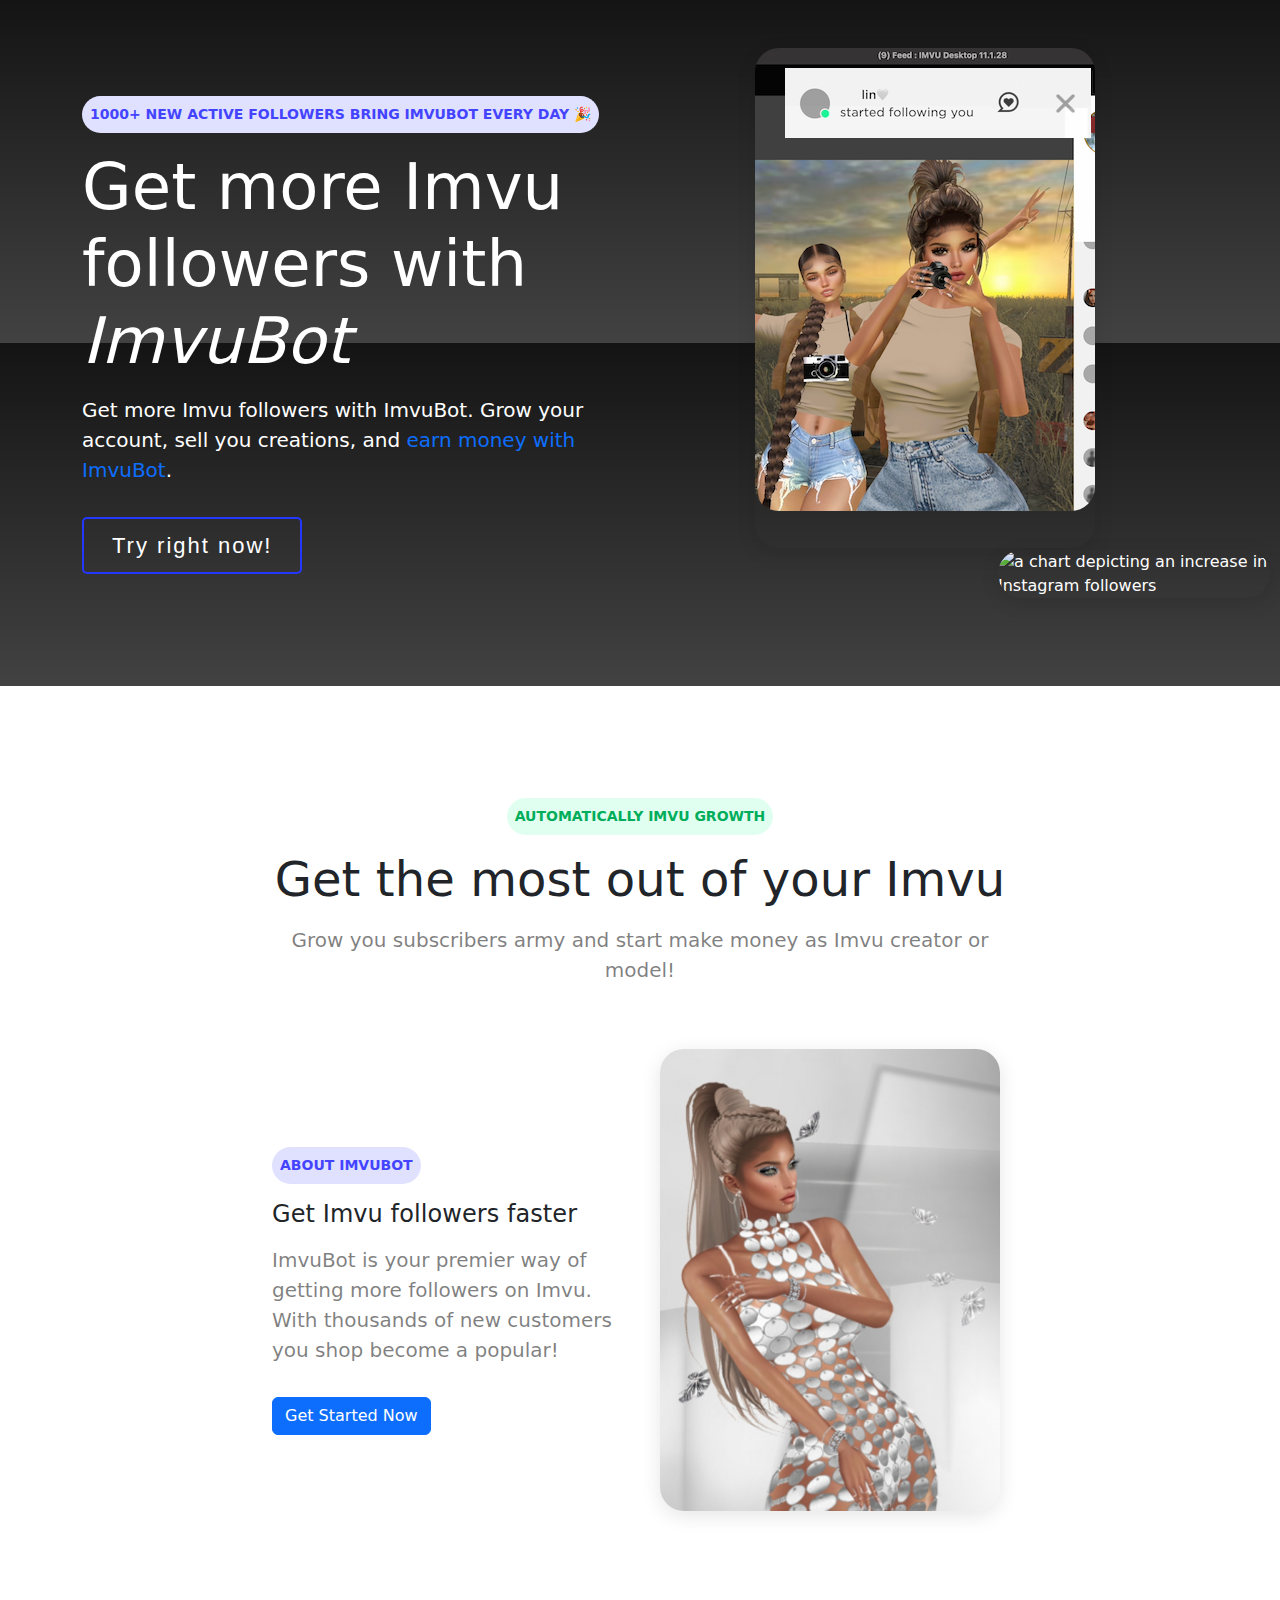
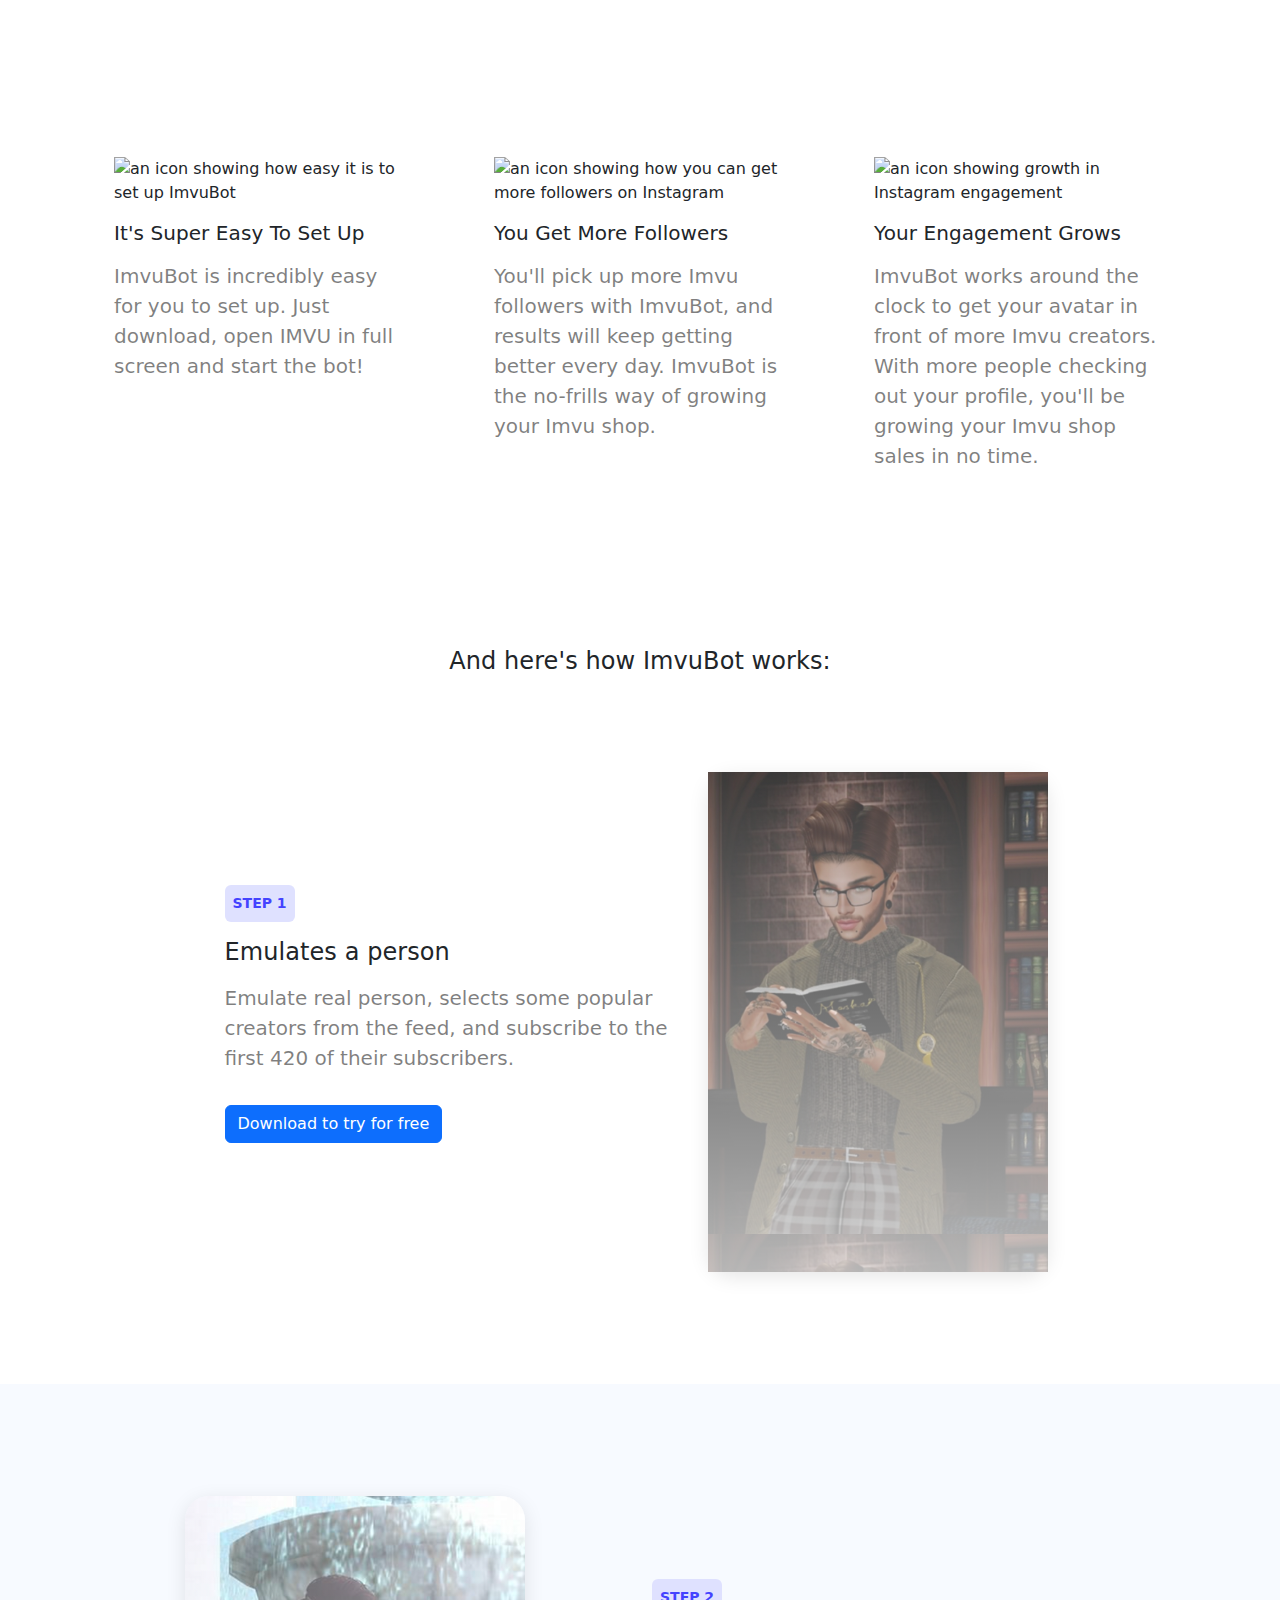
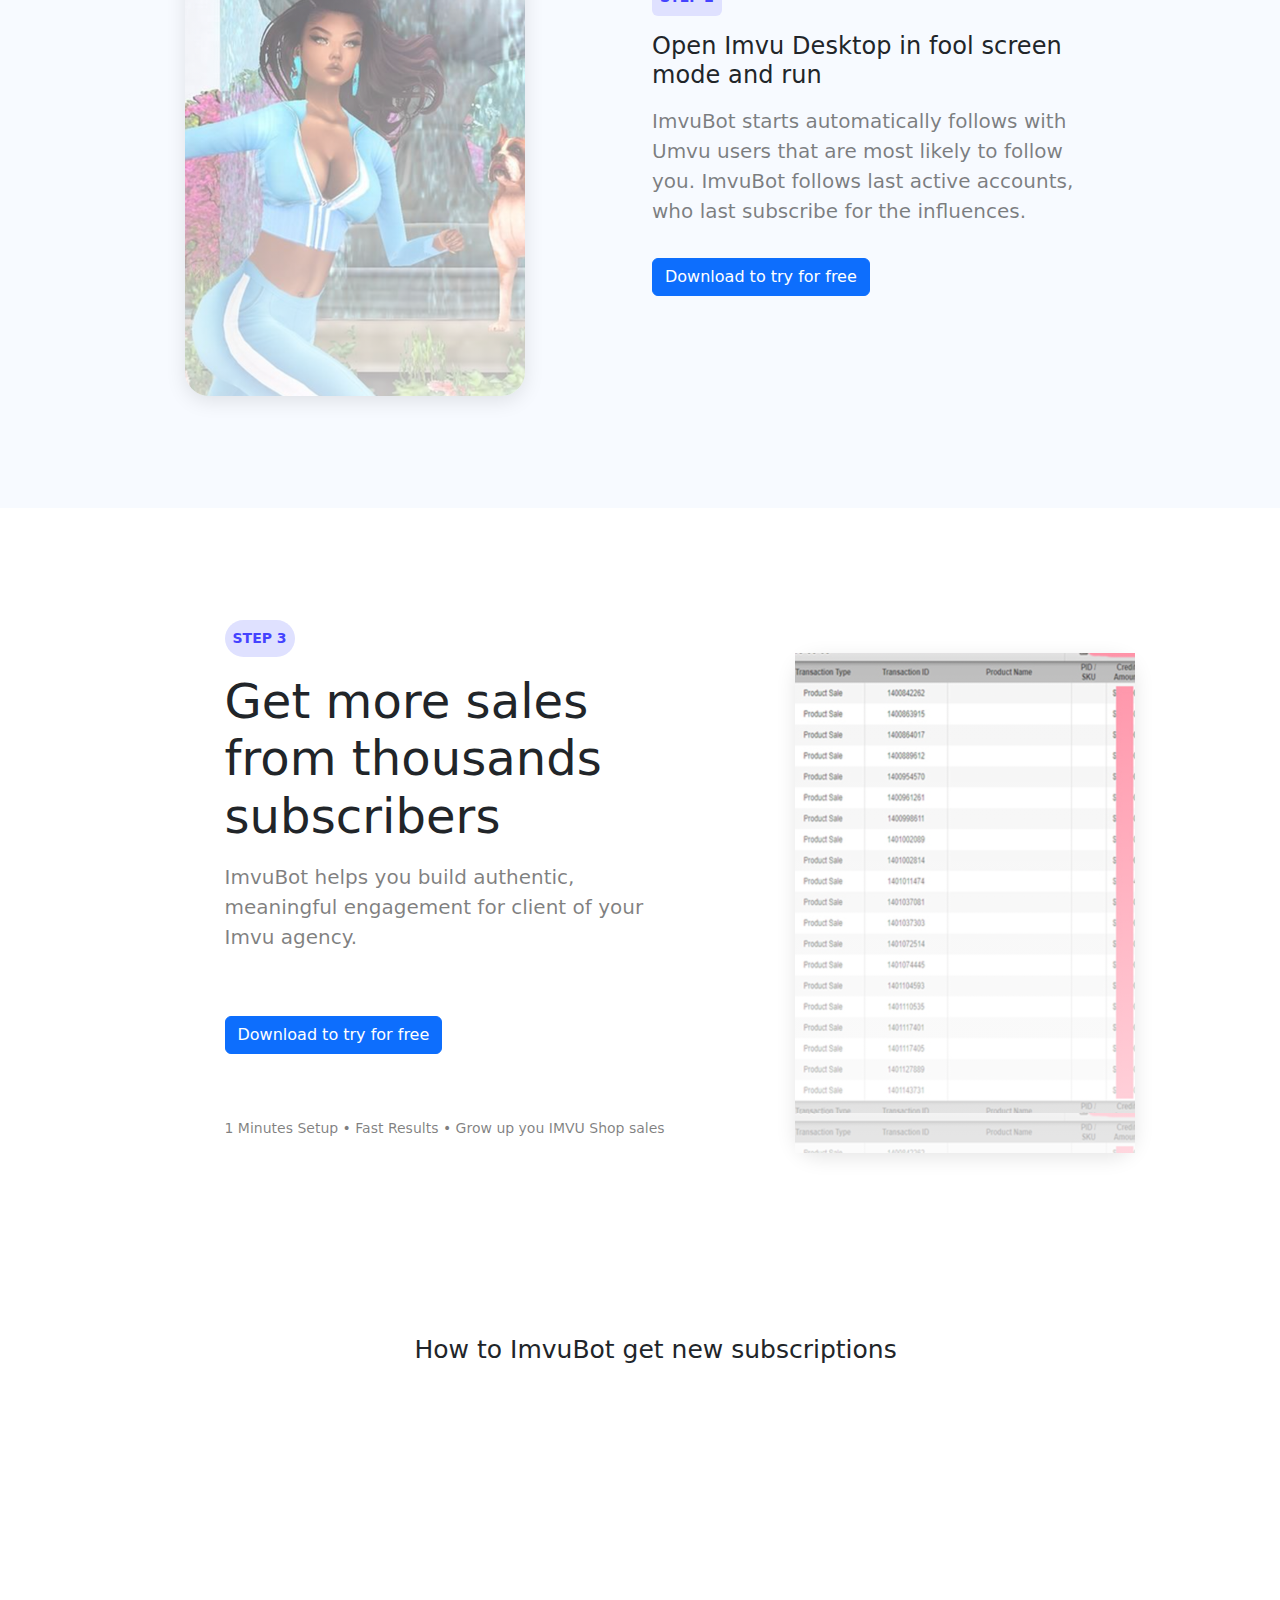
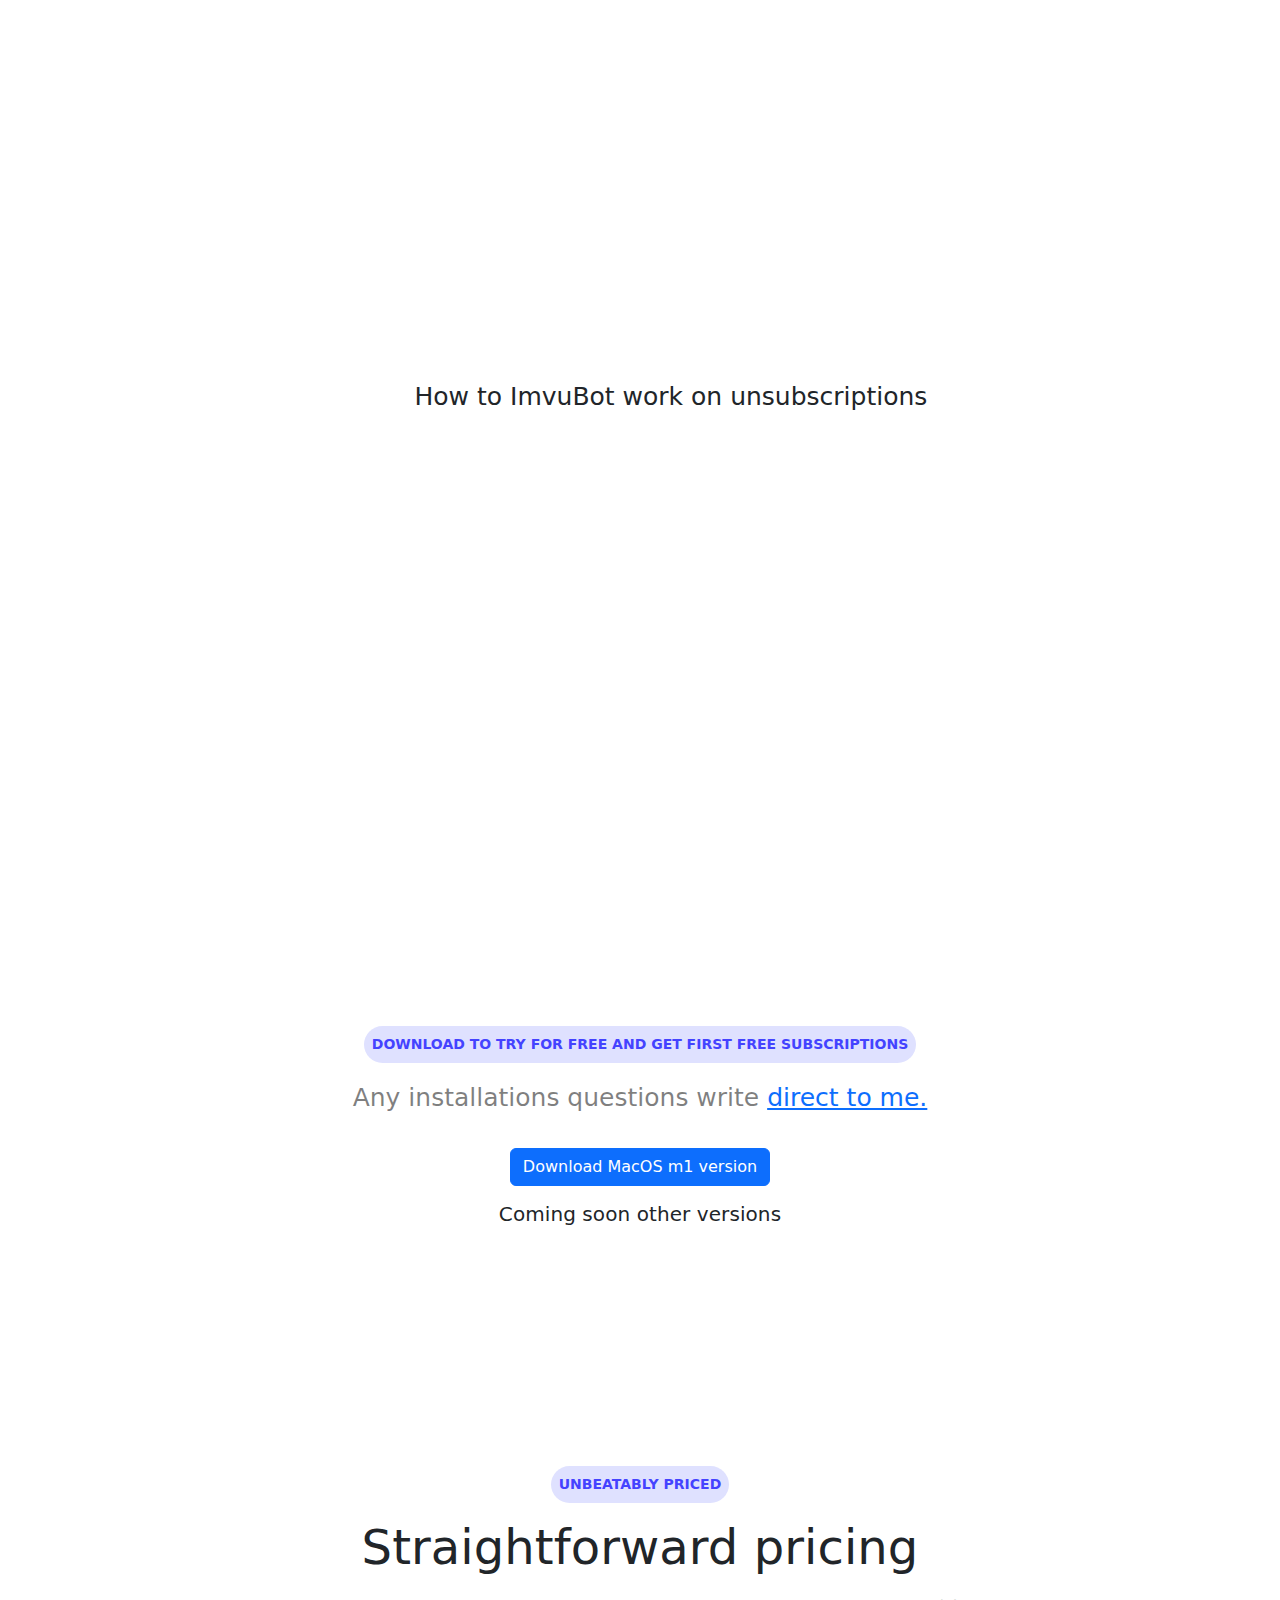
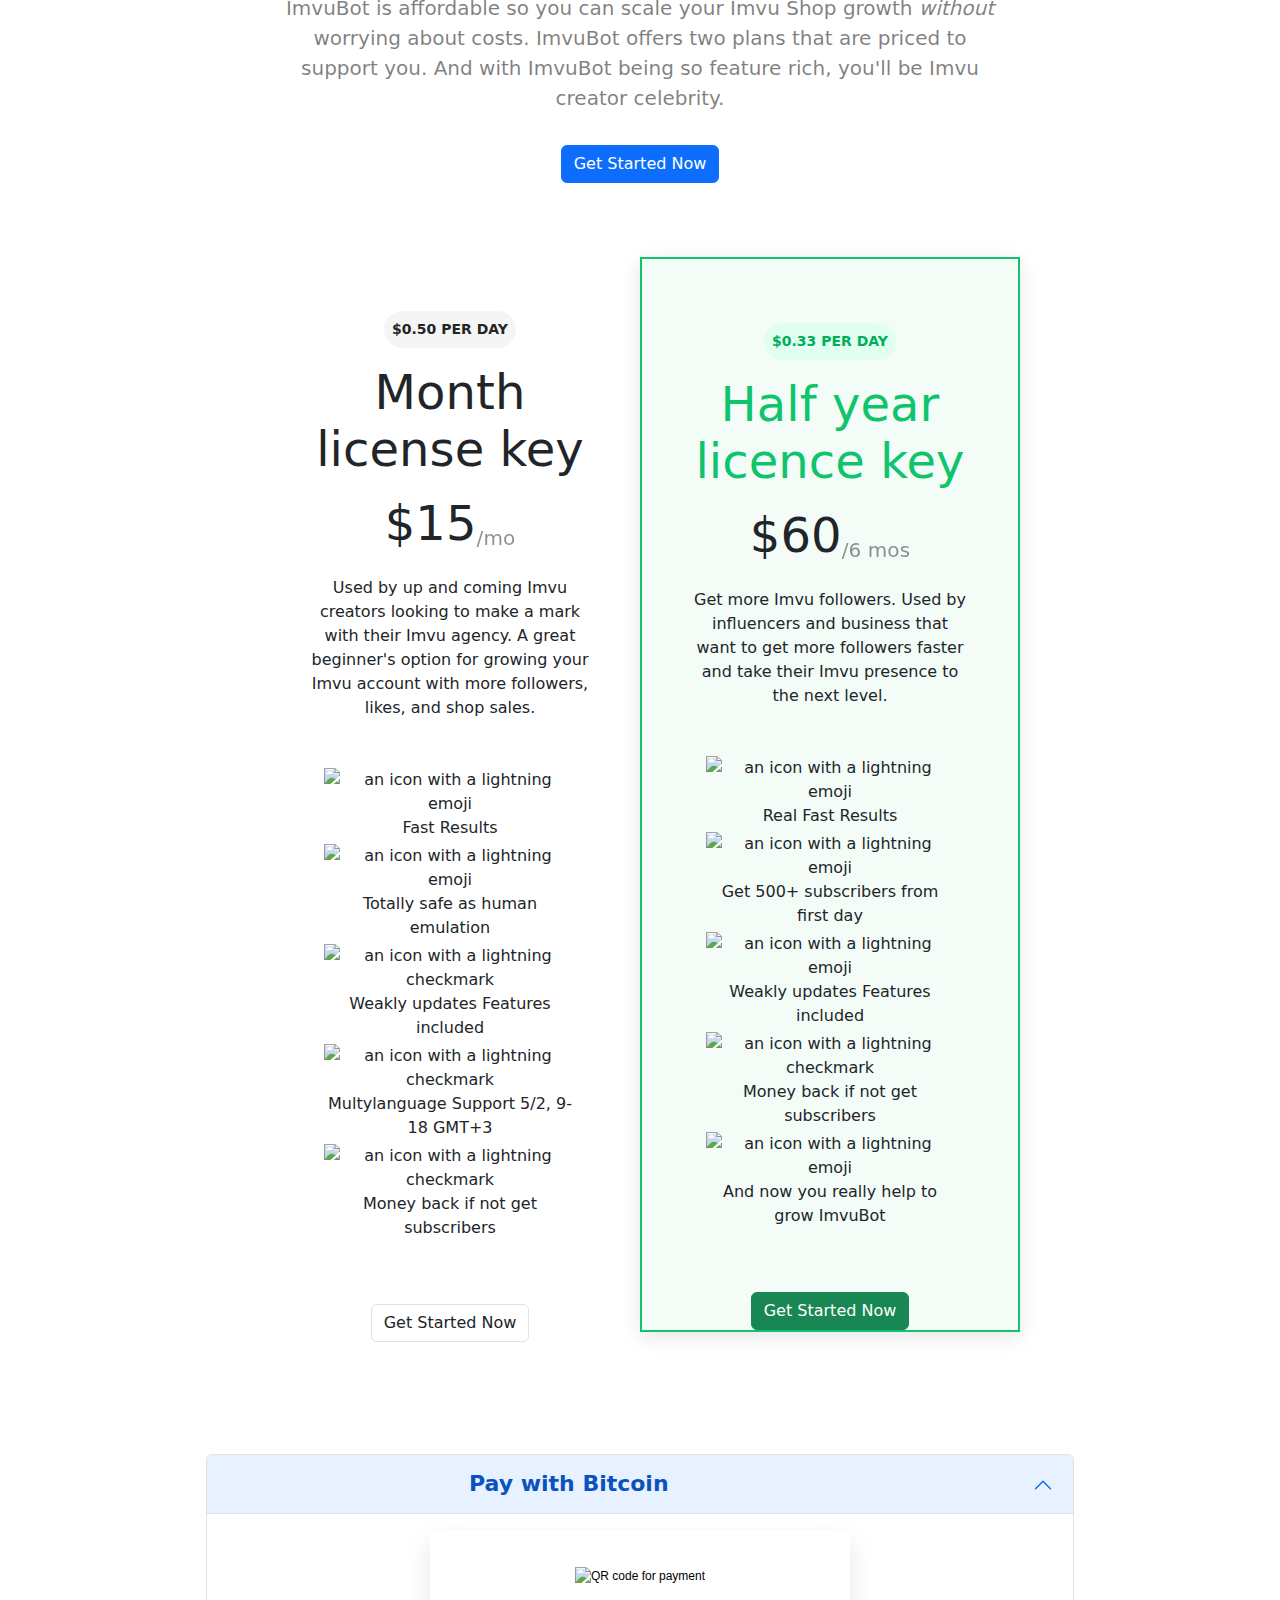
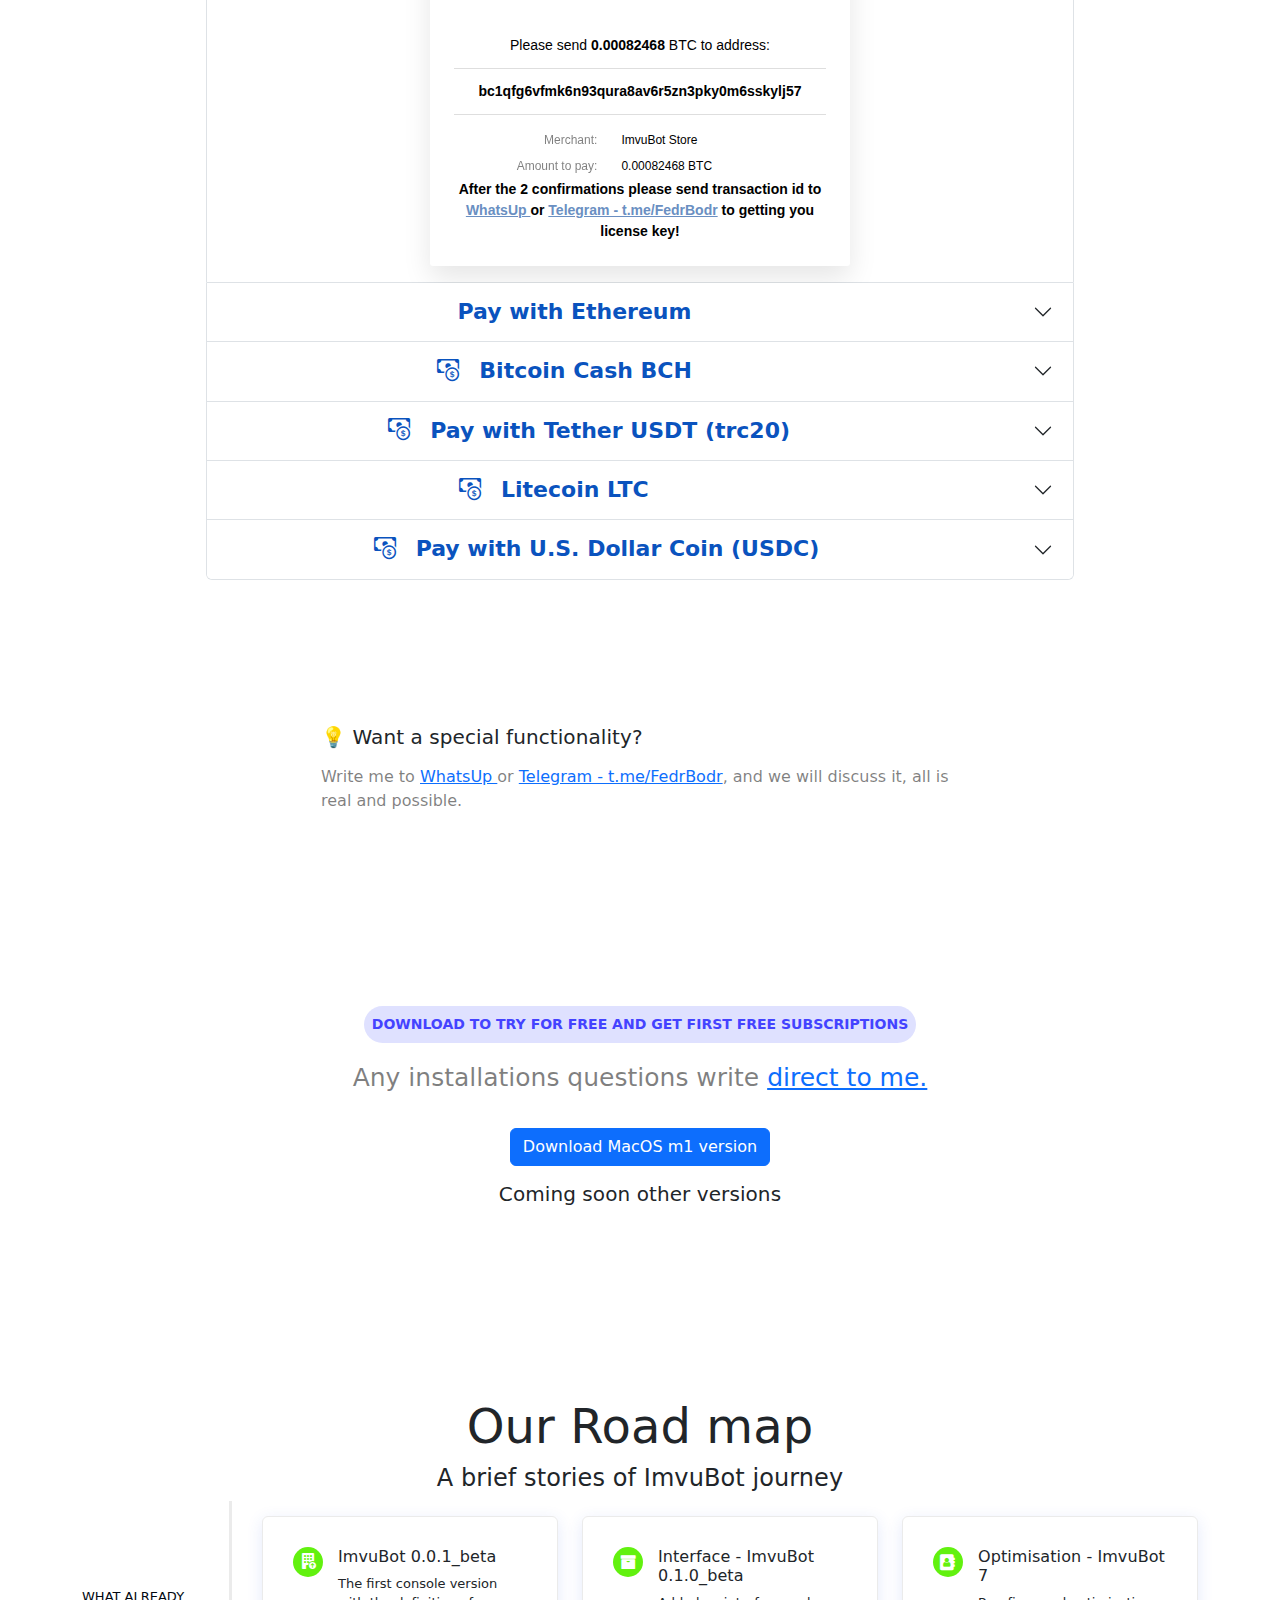
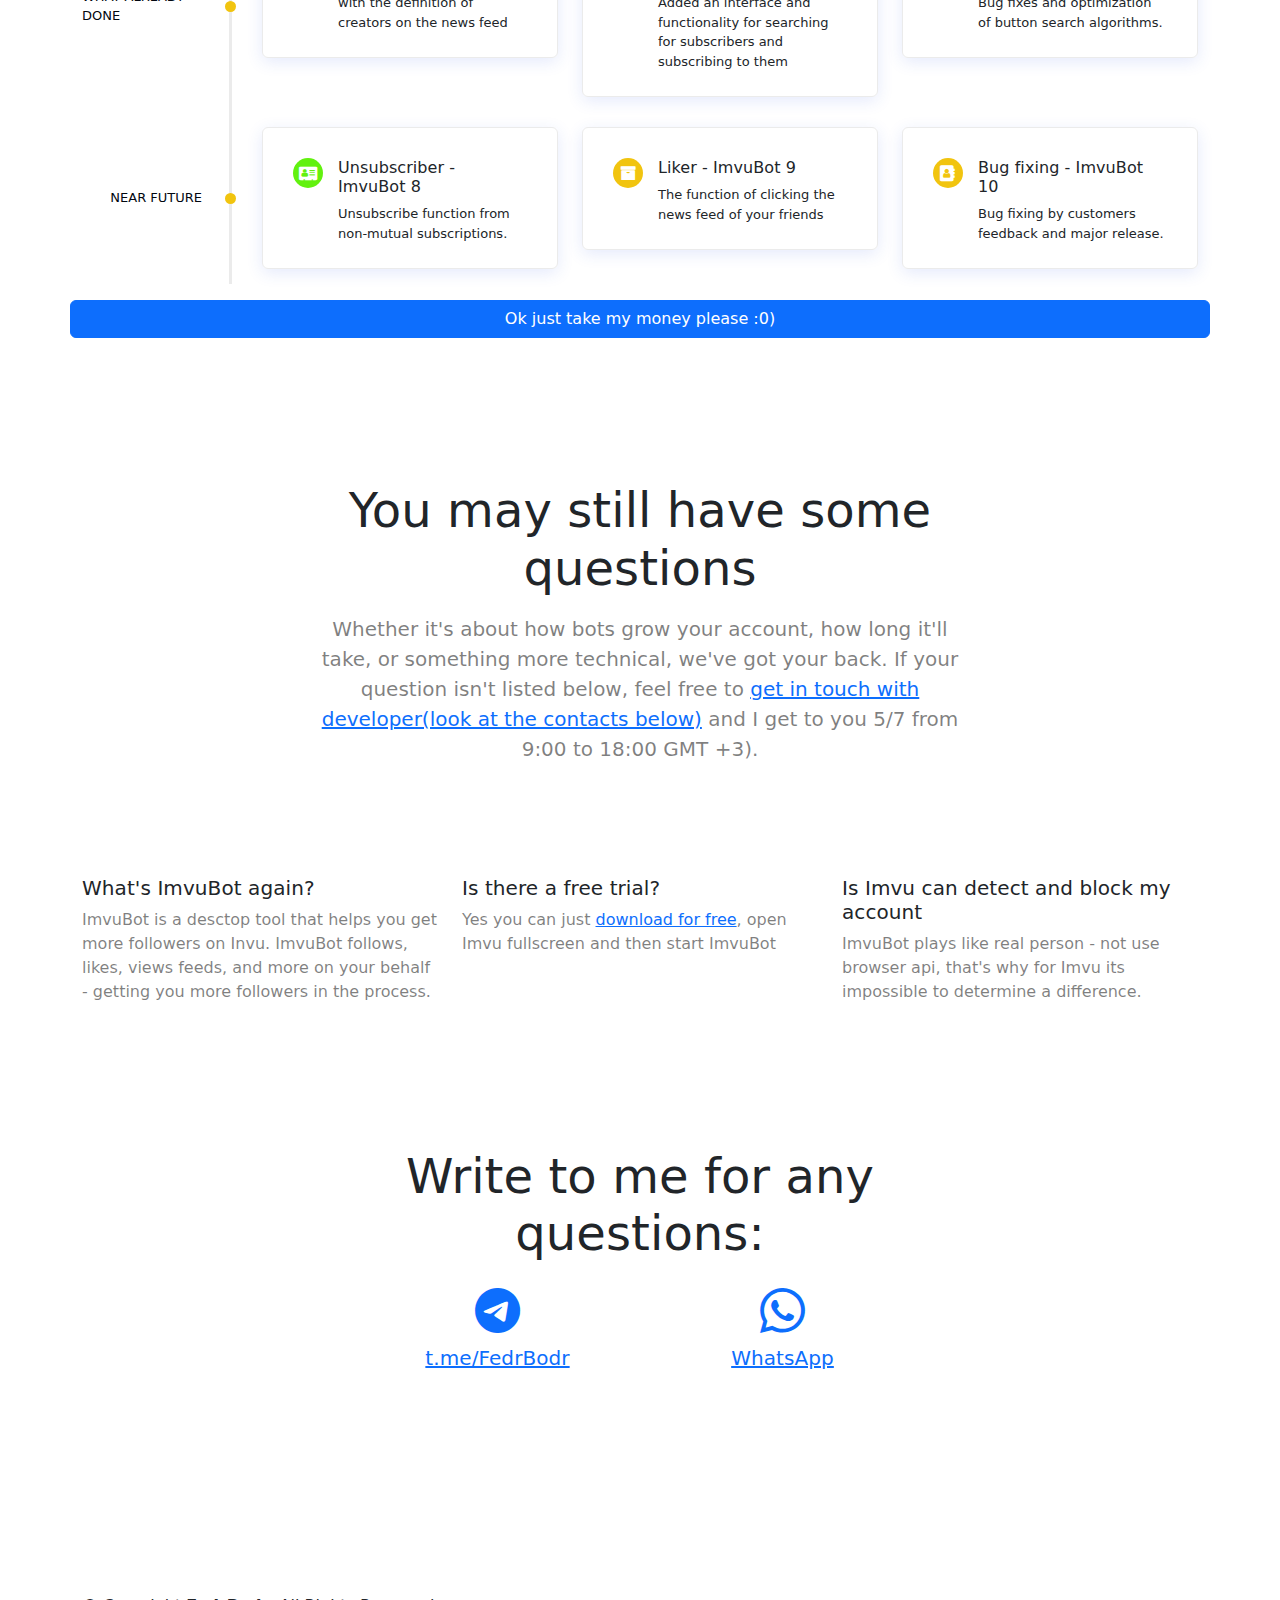
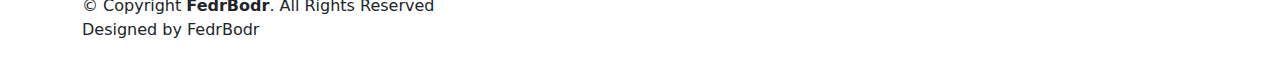
==== commit 140784ca: "Fix header and add MacOS m1 version" ====
--- a/index.html
+++ b/index.html
@@ -276,13 +276,42 @@
             </div>
         </div>
     </div>
+    <div class="container downloadContainer" id="video1">
+        <br>
+        <br>
+        <div class="row align-items-center justify-content-center my-5">
+            <div class="col-lg-6 offset-lg-1">
+                <p class="lead">How to ImvuBot get new subscriptions</p>
+            </div>
+            <div class="col-lg-10 offset-lg-1">
+                <iframe frameborder="0" scrolling="no" marginheight="0" marginwidth="0" class="videoVideo" type="text/html"
+                        src="https://www.youtube.com/embed/8ZekRS_4ixU?autoplay=0&fs=0&iv_load_policy=3&showinfo=0&rel=0&cc_load_policy=0&start=0&end=0">
+                </iframe>
+            </div>
+        </div>
+    </div>
+    <div class="container downloadContainer" id="video2">
+        <br>
+        <br>
+        <div class="row align-items-center justify-content-center my-5">
+            <div class="col-lg-6 offset-lg-1">
+            <p class="lead">How to ImvuBot work on unsubscriptions</p>
+                </div>
+            <div class="col-lg-10 offset-lg-1">
+                <iframe frameborder="0" scrolling="no" marginheight="0" marginwidth="0" class="videoVideo" type="text/html"
+                        src="https://www.youtube.com/embed/NKhZbVxoqAw?autoplay=0&fs=0&iv_load_policy=3&showinfo=0&rel=0&cc_load_policy=0&start=0&end=0">
+                </iframe>
+            </div>
+        </div>
+    </div>
+
     <div class="container downloadContainer" id="download">
         <br>
         <br>
         <div class="row align-items-center justify-content-center my-5">
             <div class="col-md-12 col-lg-10 col-xl-8 text-left text-lg-center">
                 <div class="label py-2 px-2 mb-3 preheader">Download to try for free and get first free subscriptions</div>
-                <p class="lead text-black-50">ImvuBot has every week updates and <a href="#footerContacts">daile 5/7 support.</a>
+                <p class="lead text-black-50">Any installations questions write <a href="#footerContacts">direct to me.</a>
                 <div>
                     <a class="my-3 btn btn-primary" href="assets/download/ImvuBot7MacM1.zip">Download MacOS m1 version</a>
                 </div>
@@ -346,6 +375,10 @@
                                 <li class="mb-1">
                                     <img class="svg-inject mr-2" src="zap.png" alt="an icon with a lightning checkmark"> Multylanguage Support 5/2,&nbsp;9-18&nbsp;GMT+3
                                 </li>
+                                <li class="mb-1">
+                                    <img class="svg-inject mr-2" src="zap.png" alt="an icon with a lightning checkmark"> Money back if not get subscribers
+                                </li>
+
                             </ul>
                         </div>
 
@@ -373,10 +406,10 @@
                                     <img class="svg-inject mr-2" src="zap.png" alt="an icon with a lightning emoji"> Weakly updates Features included
                                 </li>
                                 <li class="mb-1">
-                                    <img class="svg-inject mr-2" src="zap.png" alt="an icon with a lightning emoji"> Priority Support
+                                    <img class="svg-inject mr-2" src="zap.png" alt="an icon with a lightning checkmark"> Money back if not get subscribers
                                 </li>
                                 <li class="mb-1">
-                                    <img class="svg-inject mr-2" src="zap.png" alt="an icon with a lightning emoji"> And now you really help me)
+                                    <img class="svg-inject mr-2" src="zap.png" alt="an icon with a lightning emoji"> And now you really help to grow ImvuBot
                                 </li>
 
                             </ul>
@@ -809,15 +842,18 @@
         </div>
     </div>
     <div class="container downloadContainer" id="download2">
+        <br>
+        <br>
         <div class="row align-items-center justify-content-center my-5">
             <div class="col-md-12 col-lg-10 col-xl-8 text-left text-lg-center">
-                <div class="label py-2 px-2 mb-3 preheader">Join Smart ImvuBot Creators community</div>
-                <h2 class="mb-3">Download to try for free</h2>
-                <p class="lead text-black-50">ImvuBot has every week updates and <a href="#footerContacts">daile 5/7 support.</a>
-                <h2 class="mb-3">Coming this friday 13 january</h2>
-            </div>
-        </div>
-
+                <div class="label py-2 px-2 mb-3 preheader">Download to try for free and get first free subscriptions</div>
+                <p class="lead text-black-50">Any installations questions write <a href="#footerContacts">direct to me.</a>
+                <div>
+                    <a class="my-3 btn btn-primary" href="assets/download/ImvuBot7MacM1.zip">Download MacOS m1 version</a>
+                </div>
+                <h4 class="mb-3">Coming soon other versions</h4>
+            </div>
+        </div>
     </div>
 </section>
 
@@ -869,7 +905,7 @@
                                      style="visibility: visible; animation-delay: 0.7s; animation-name: fadeInLeft;">
                                     <div class="timeline-icon"><i class="fa fa-address-book" aria-hidden="true"></i></div>
                                     <div class="timeline-text">
-                                        <h6>Optimisation - ImvuBot 0.1.1_beta</h6>
+                                        <h6>Optimisation - ImvuBot 7</h6>
                                         <p>Bug fixes and optimization of button search algorithms.</p>
                                     </div>
                                 </div>
@@ -883,12 +919,12 @@
                             <p>Near Future</p>
                         </div>
                         <div class="row">
-                            <div class="col-12 col-md-6 col-lg-4">
+                            <div class="col-12 col-md-6 col-lg-4 done">
                                 <div class="single-timeline-content d-flex wow fadeInLeft" data-wow-delay="0.3s"
                                      style="visibility: visible; animation-delay: 0.3s; animation-name: fadeInLeft;">
                                     <div class="timeline-icon"><i class="fa fa-address-card" aria-hidden="true"></i></div>
                                     <div class="timeline-text">
-                                        <h6>Unsubscriber - ImvuBot 0.1.2_beta</h6>
+                                        <h6>Unsubscriber - ImvuBot 8</h6>
                                         <p>Unsubscribe function from non-mutual subscriptions.</p>
                                     </div>
                                 </div>
@@ -898,7 +934,7 @@
                                      style="visibility: visible; animation-delay: 0.5s; animation-name: fadeInLeft;">
                                     <div class="timeline-icon"><i class="fa fa-archive" aria-hidden="true"></i></div>
                                     <div class="timeline-text">
-                                        <h6>Liker - ImvuBot 0.1.3_beta</h6>
+                                        <h6>Liker - ImvuBot 9</h6>
                                         <p>The function of clicking the news feed of your friends</p>
                                     </div>
                                 </div>
@@ -908,7 +944,7 @@
                                      style="visibility: visible; animation-delay: 0.7s; animation-name: fadeInLeft;">
                                     <div class="timeline-icon"><i class="fa fa-address-book" aria-hidden="true"></i></div>
                                     <div class="timeline-text">
-                                        <h6>Bug fixing - ImvuBot 0.2.0_beta</h6>
+                                        <h6>Bug fixing - ImvuBot 10</h6>
                                         <p>Bug fixing by customers feedback and major release.</p>
                                     </div>
                                 </div>
@@ -956,10 +992,12 @@
             </div>
         </div>
     </div>
+</section>
+<section>
     <div class="container helpBlock contacts" id="footerContacts">
         <div class="row justify-content-center text-left text-lg-center">
             <div class="col-lg-7 ">
-                <h2 class="mb-3">Write to me for more questions:</h2>
+                <h2 class="mb-3">Write to me for any questions:</h2>
             </div>
         </div>
         <div class="row justify-content-center text-left text-lg-center">
@@ -983,6 +1021,8 @@
     </div>
 </section>
 
+<section>
+</section>
 <div class="modal fade" id="signup" tabindex="-1" role="dialog" aria-labelledby="signup" aria-hidden="true">
     <div class="modal-dialog modal-dialog-centered modal-xl" role="document">
         <div class="modal-content bg-image o-hidden br-24">
@@ -1026,7 +1066,20 @@
     <pre id="mouseposition-extension-element-coordinate-display"
          style="position: absolute; display: none; background: rgb(255, 255, 255); font-size: 12px; line-height: 14px; border-radius: 3px; border-width: 1px; border-color: rgb(34, 34, 34) black rgb(51, 51, 51); border-style: solid; padding: 3px; z-index: 2147483647; color: rgb(34, 34, 34); user-select: none; cursor: default; font-family: &quot;Helvetica Neue&quot;, Helvetica, Arial, sans-serif;"></pre>
 </div>
-
+<footer id="footer">
+    <div class="container py-4">
+        <div class="copyright">
+            © Copyright <strong><span>FedrBodr</span></strong>. All Rights Reserved
+        </div>
+        <div class="credits">
+            <!-- All the links in the footer should remain intact. -->
+            <!-- You can delete the links only if you purchased the pro version. -->
+            <!-- Licensing information: https://bootstrapmade.com/license/ -->
+            <!-- Purchase the pro version with working PHP/AJAX contact form: https://bootstrapmade.com/plato-responsive-bootstrap-website-template/ -->
+            Designed by FedrBodr
+        </div>
+    </div>
+</footer>
 <!-- Vendor JS Files -->
 <script src="assets/vendor/aos/aos.js"></script>
 <script src="assets/vendor/bootstrap/js/bootstrap.bundle.min.js"></script>
@@ -1056,6 +1109,7 @@
             mybutton.style.display = "none";
         }
     }
+
     // When the user clicks on the button, scroll to the top of the document
     mybutton.addEventListener("click", backToTop);
 
--- a/imvu-bot.css
+++ b/imvu-bot.css
@@ -4134,6 +4134,14 @@
     background-color: #62f10f;
 }
 
+.done .single-timeline-content .timeline-icon {
+    -webkit-transition-duration: 500ms;
+    transition-duration: 500ms;
+    width: 30px;
+    height: 30px;
+    background-color: #62f10f;
+}
+
 .abf-frame p {
     font-family: Helvetica !important;
     line-height: 18px;
@@ -4379,4 +4387,11 @@
     bottom: 20px;
     right: 20px;
     display: none;
+}
+.downloadContainer p {
+    font-size: 25px;
+}
+.videoVideo{
+    width: 788px !important;
+    height: 443px !important;
 }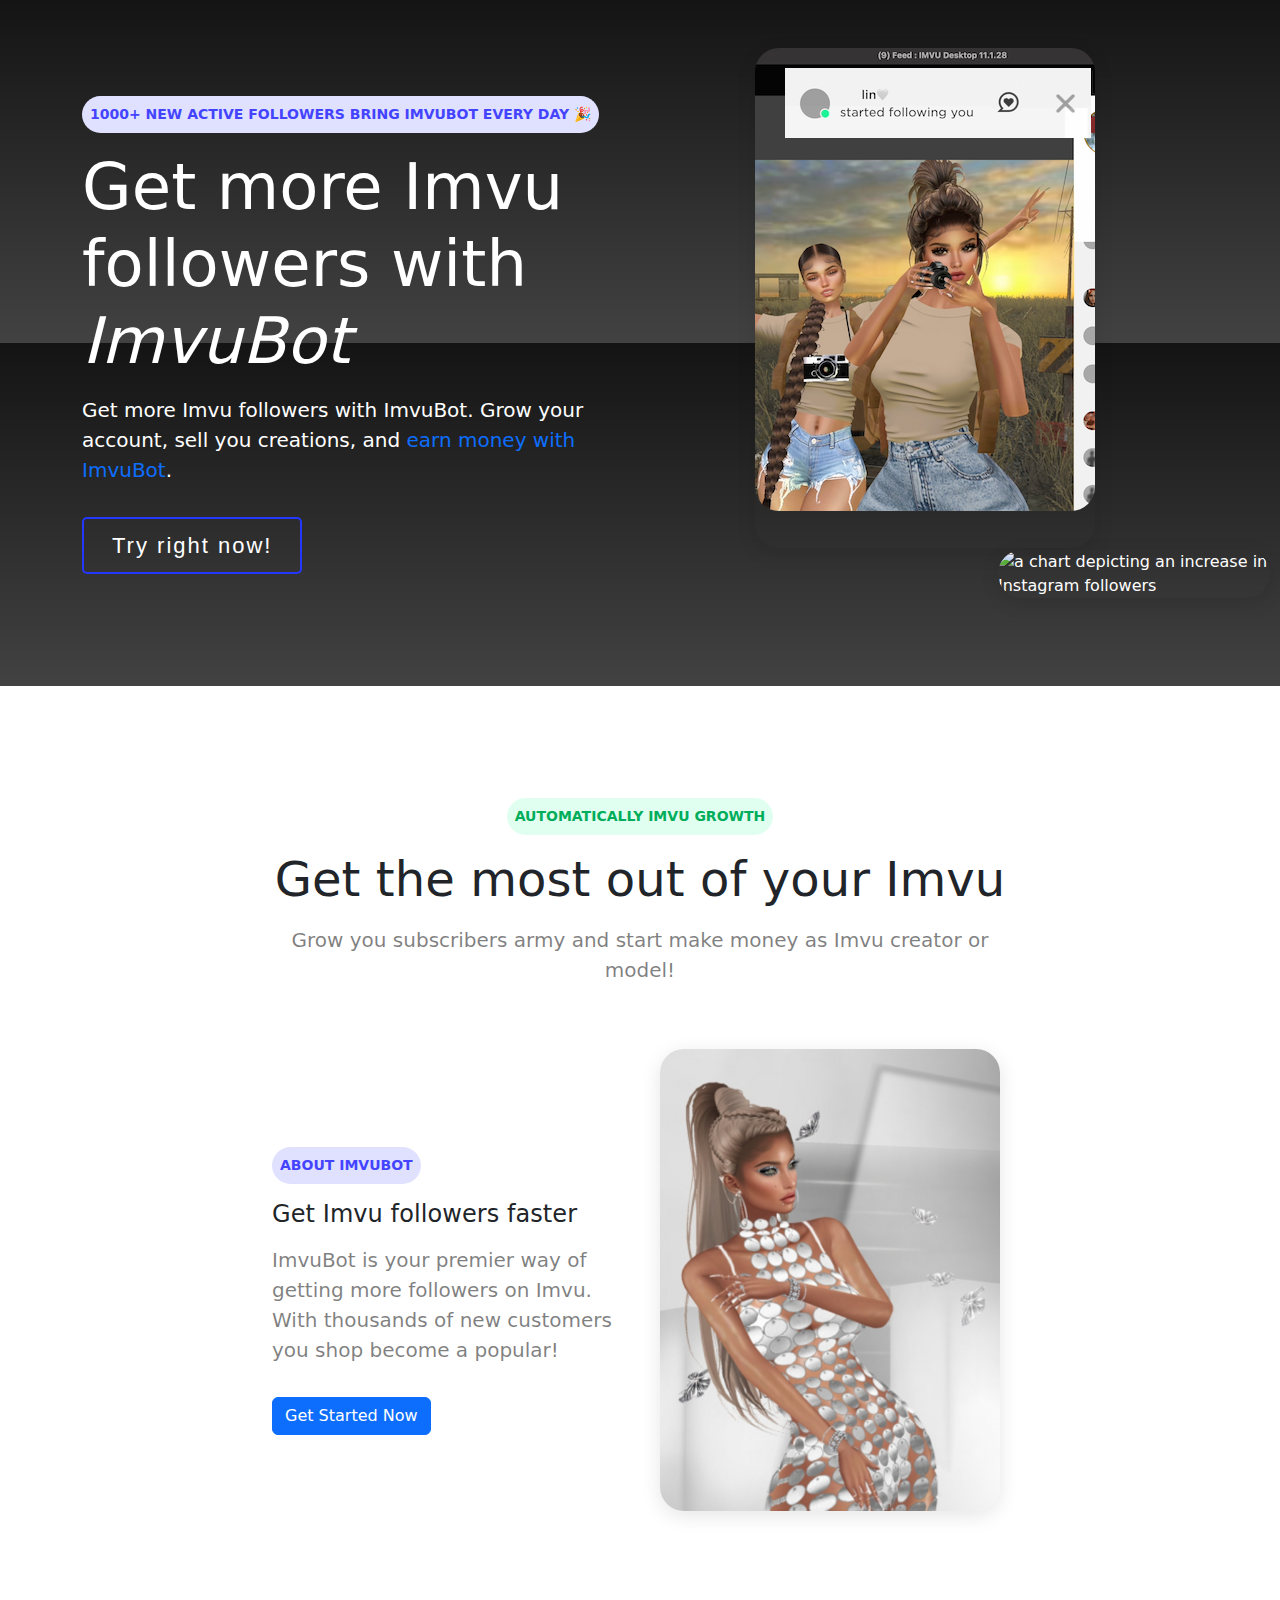
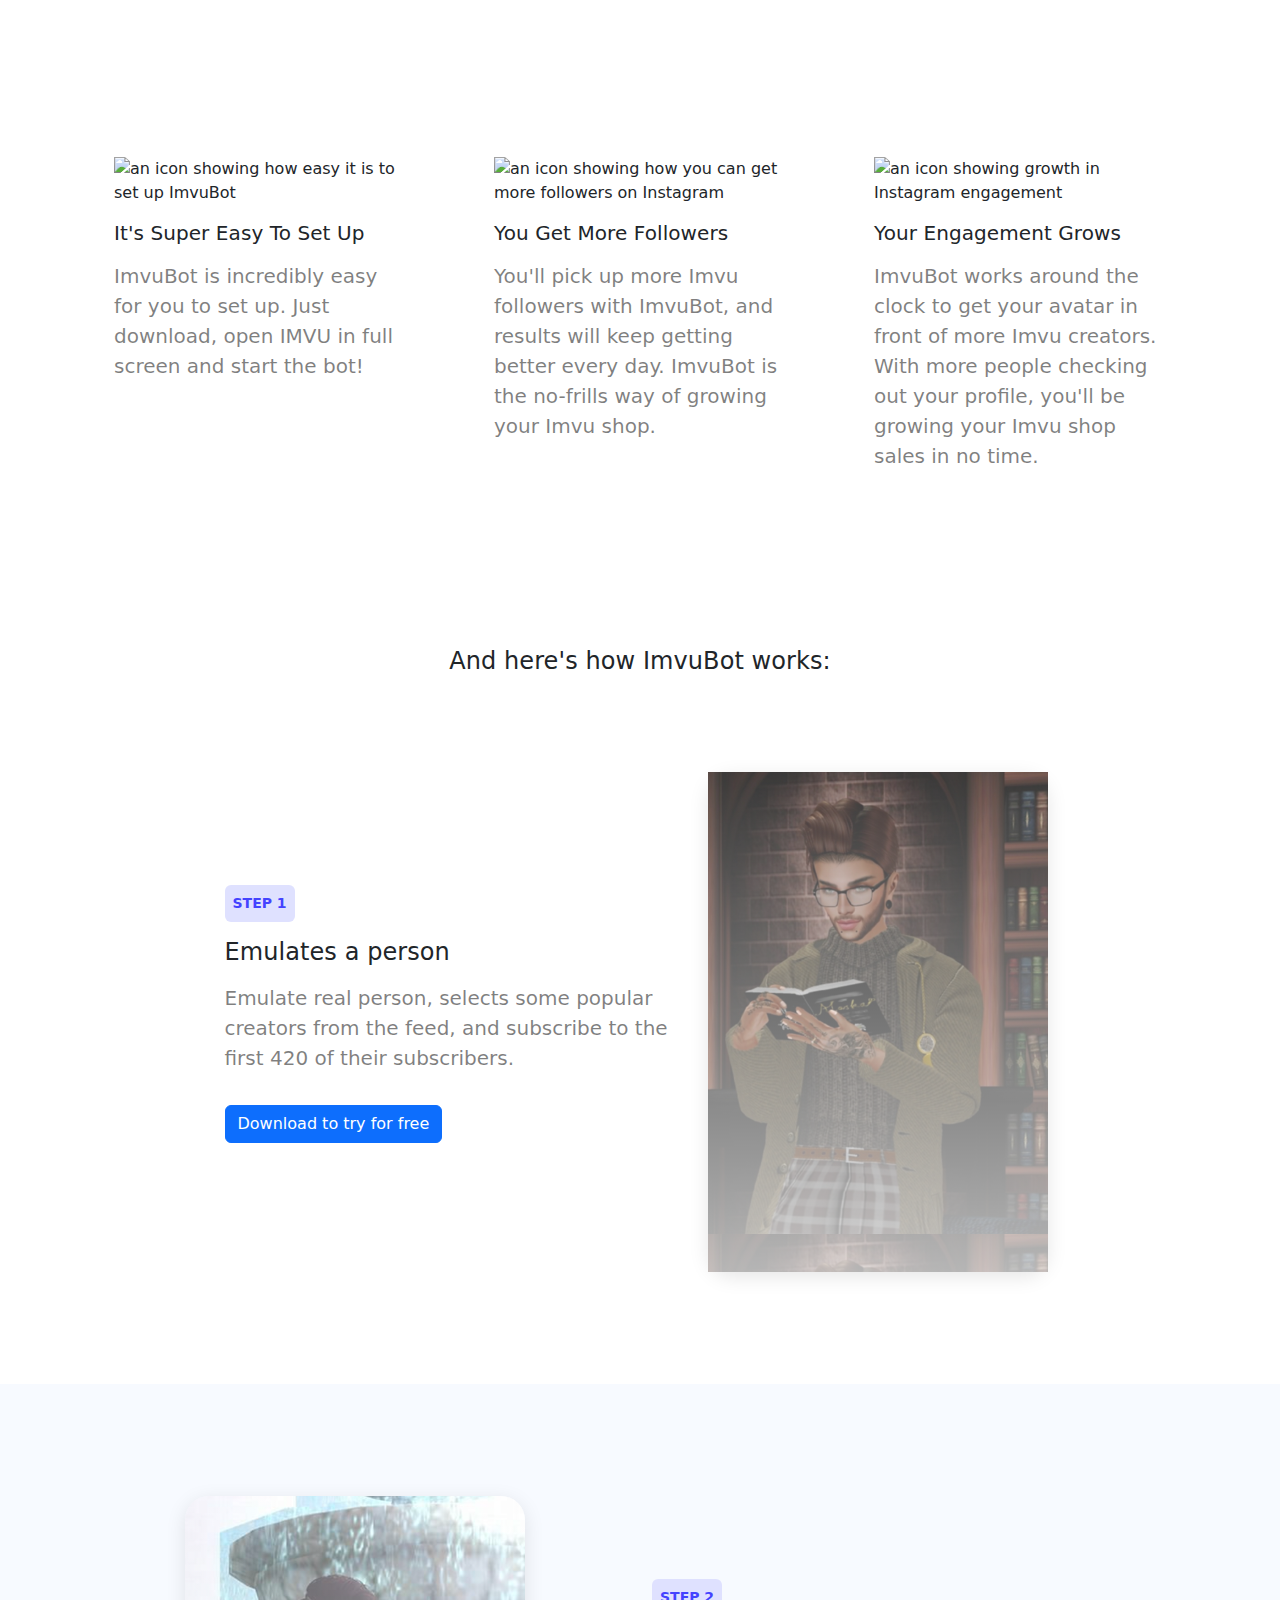
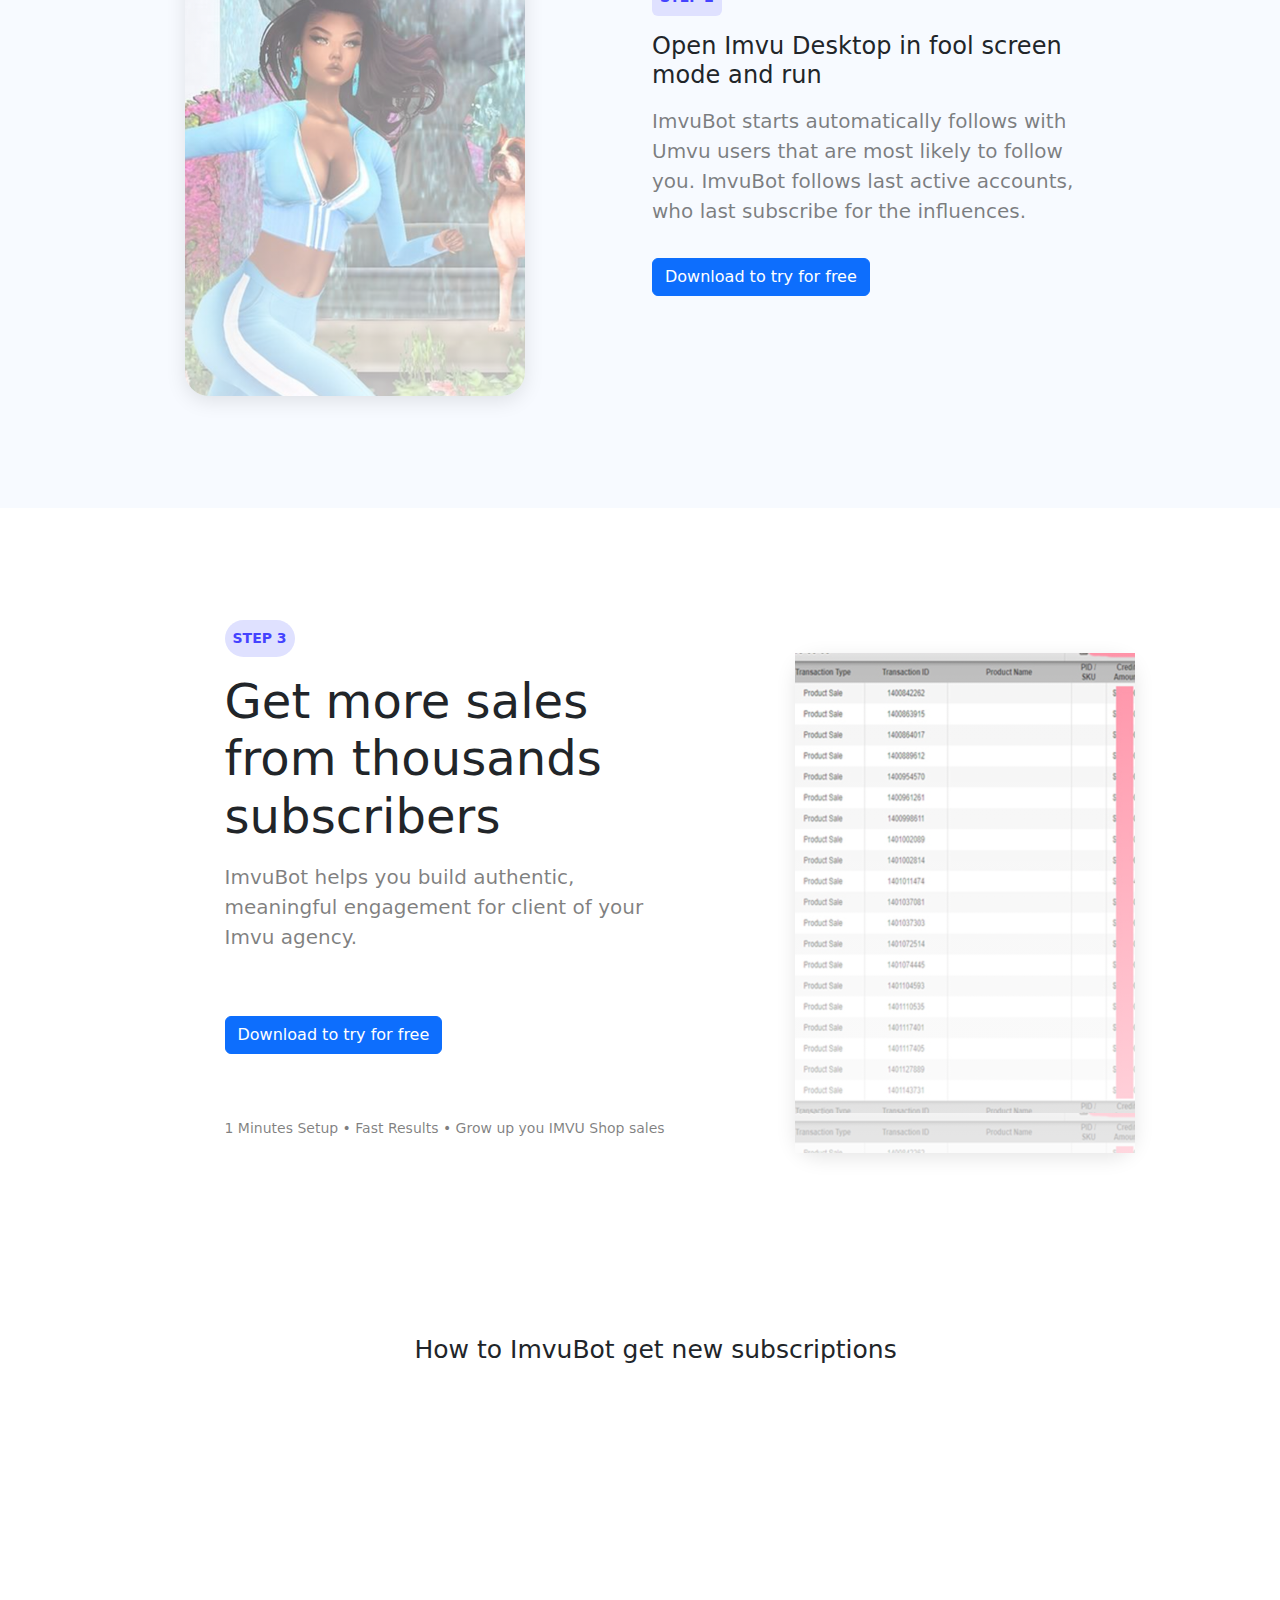
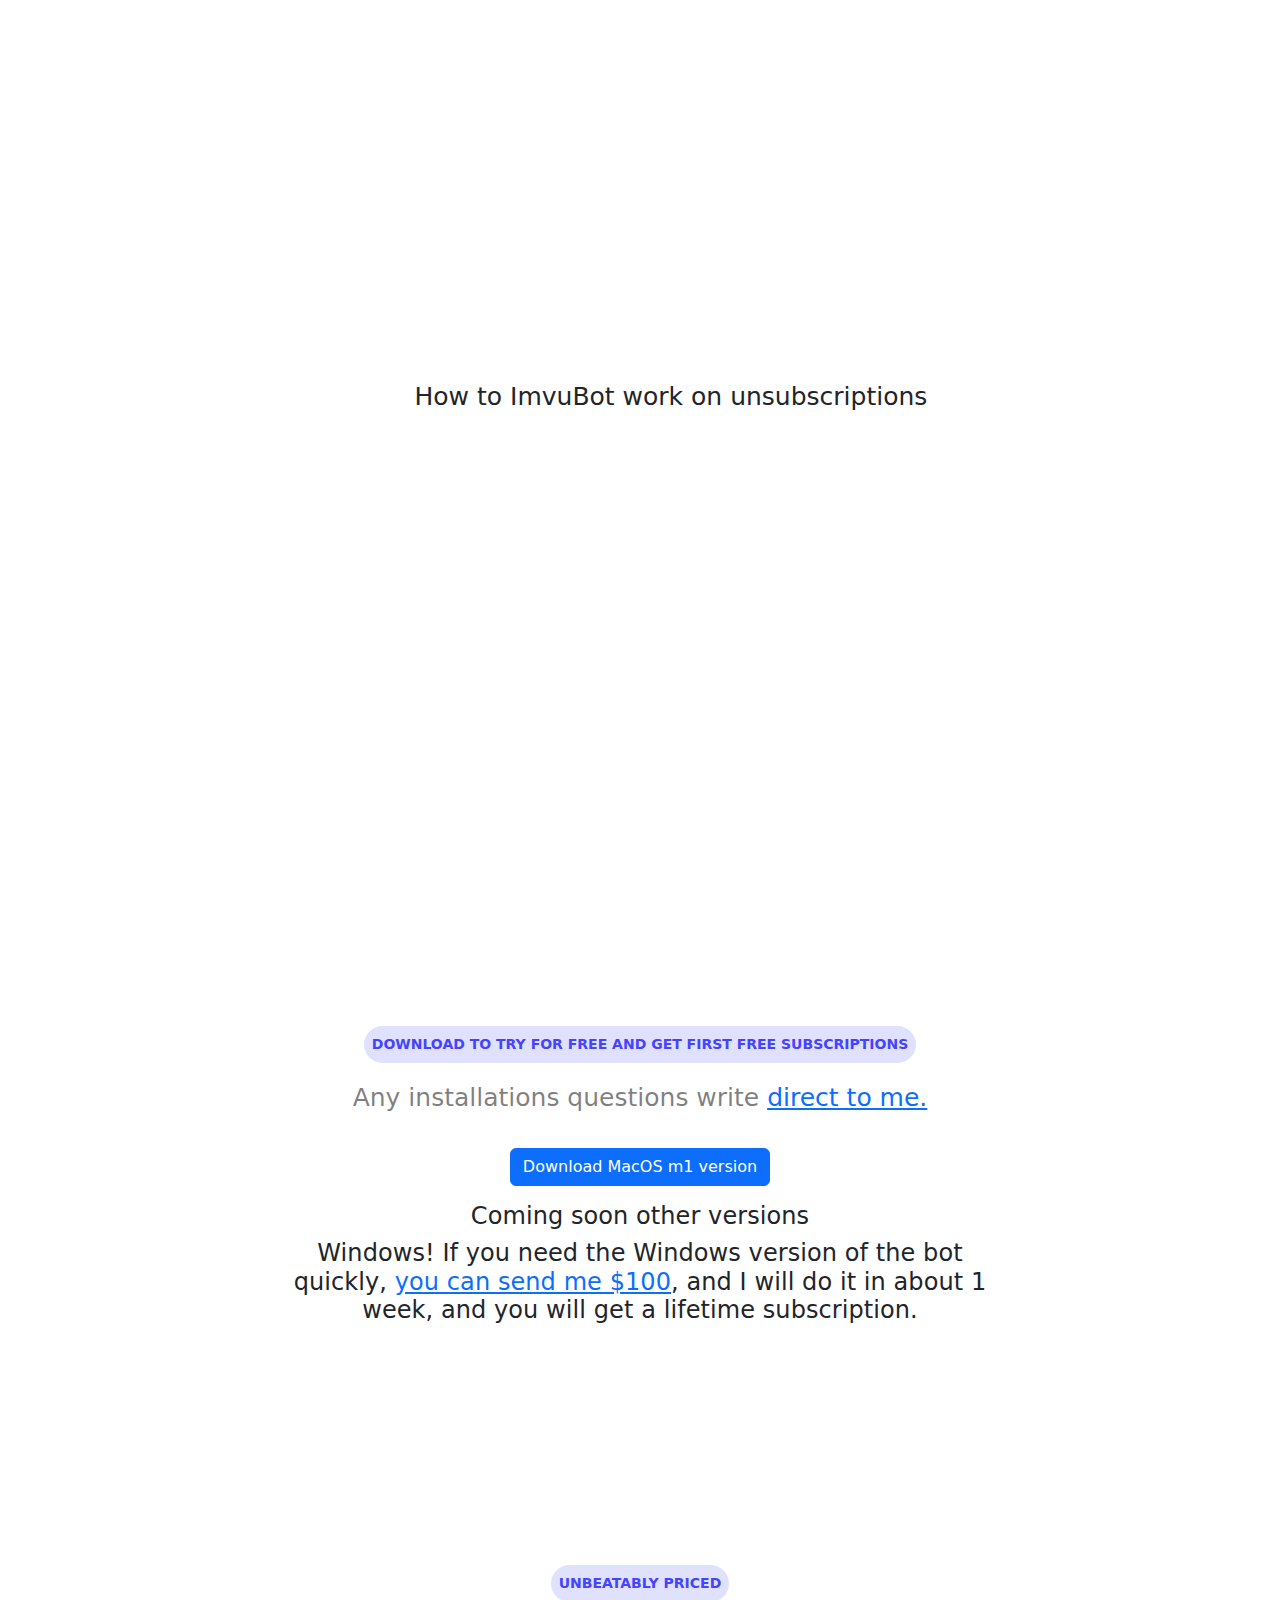
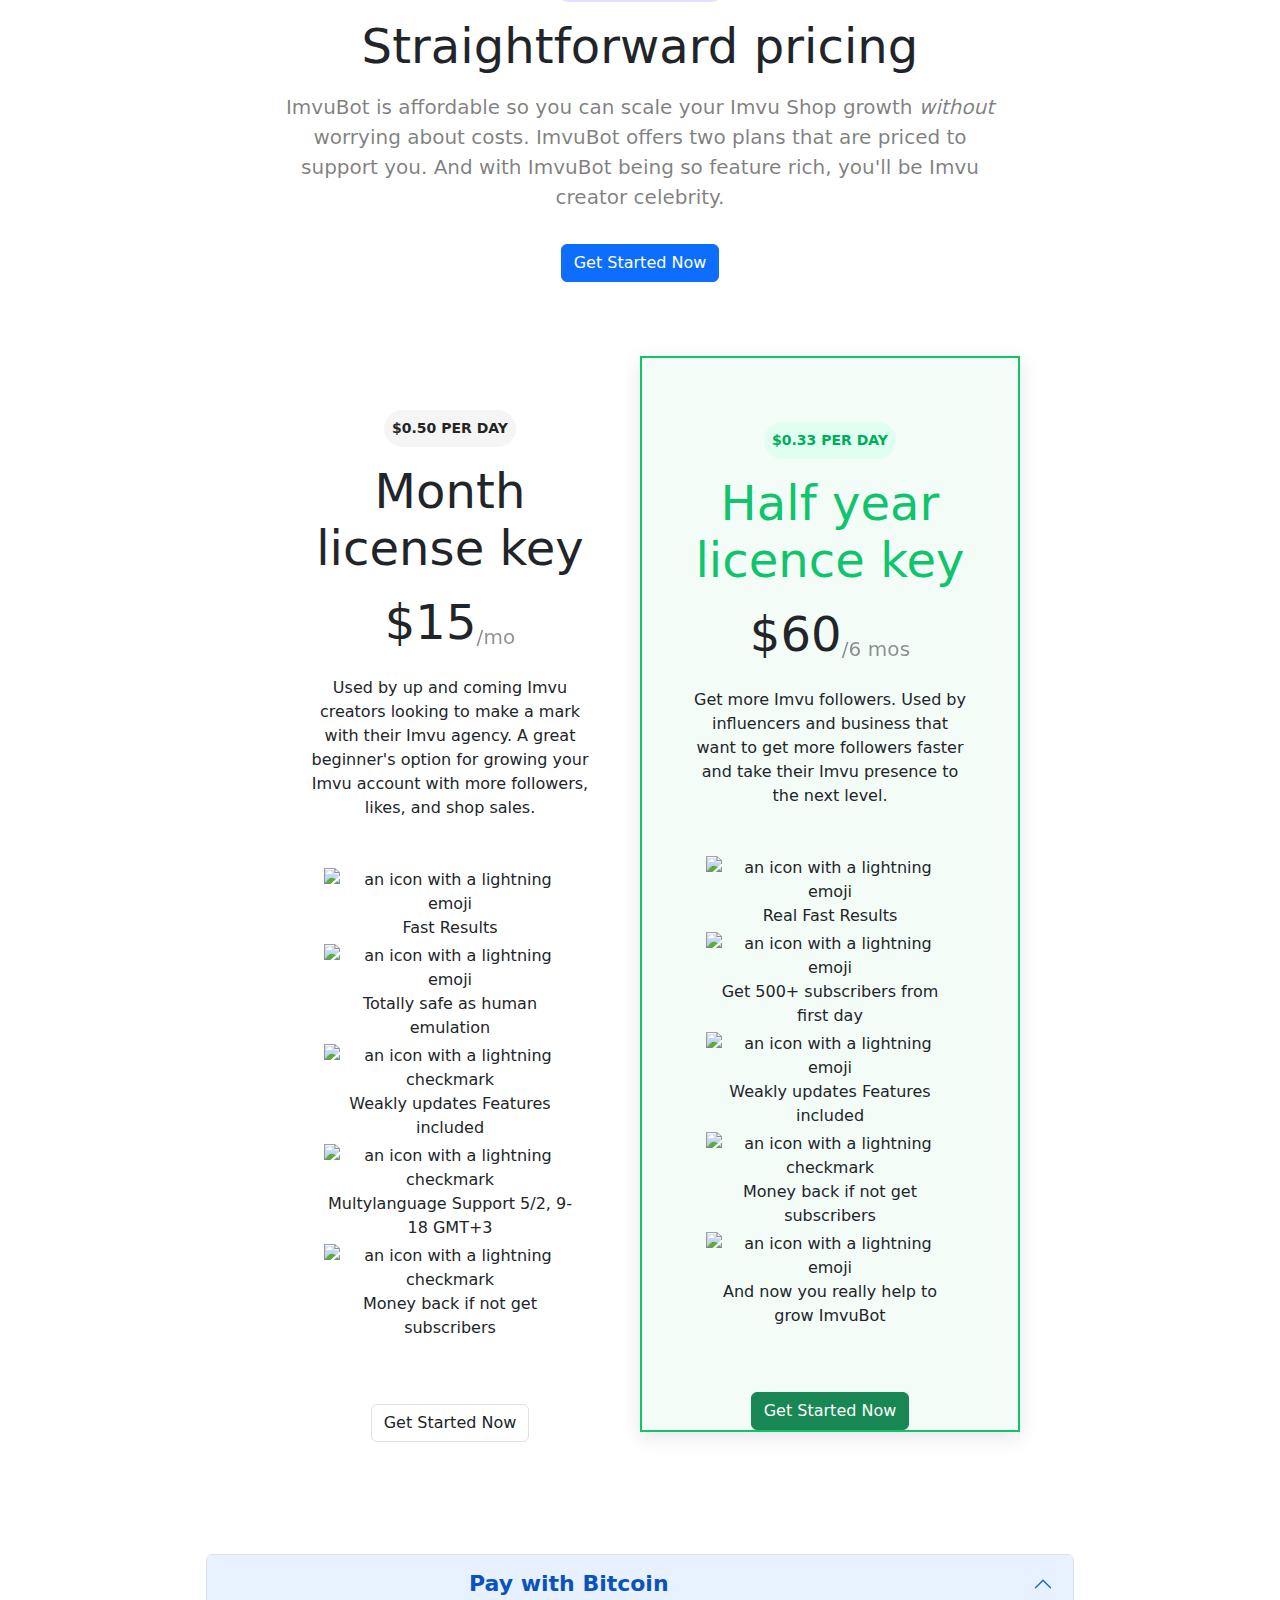
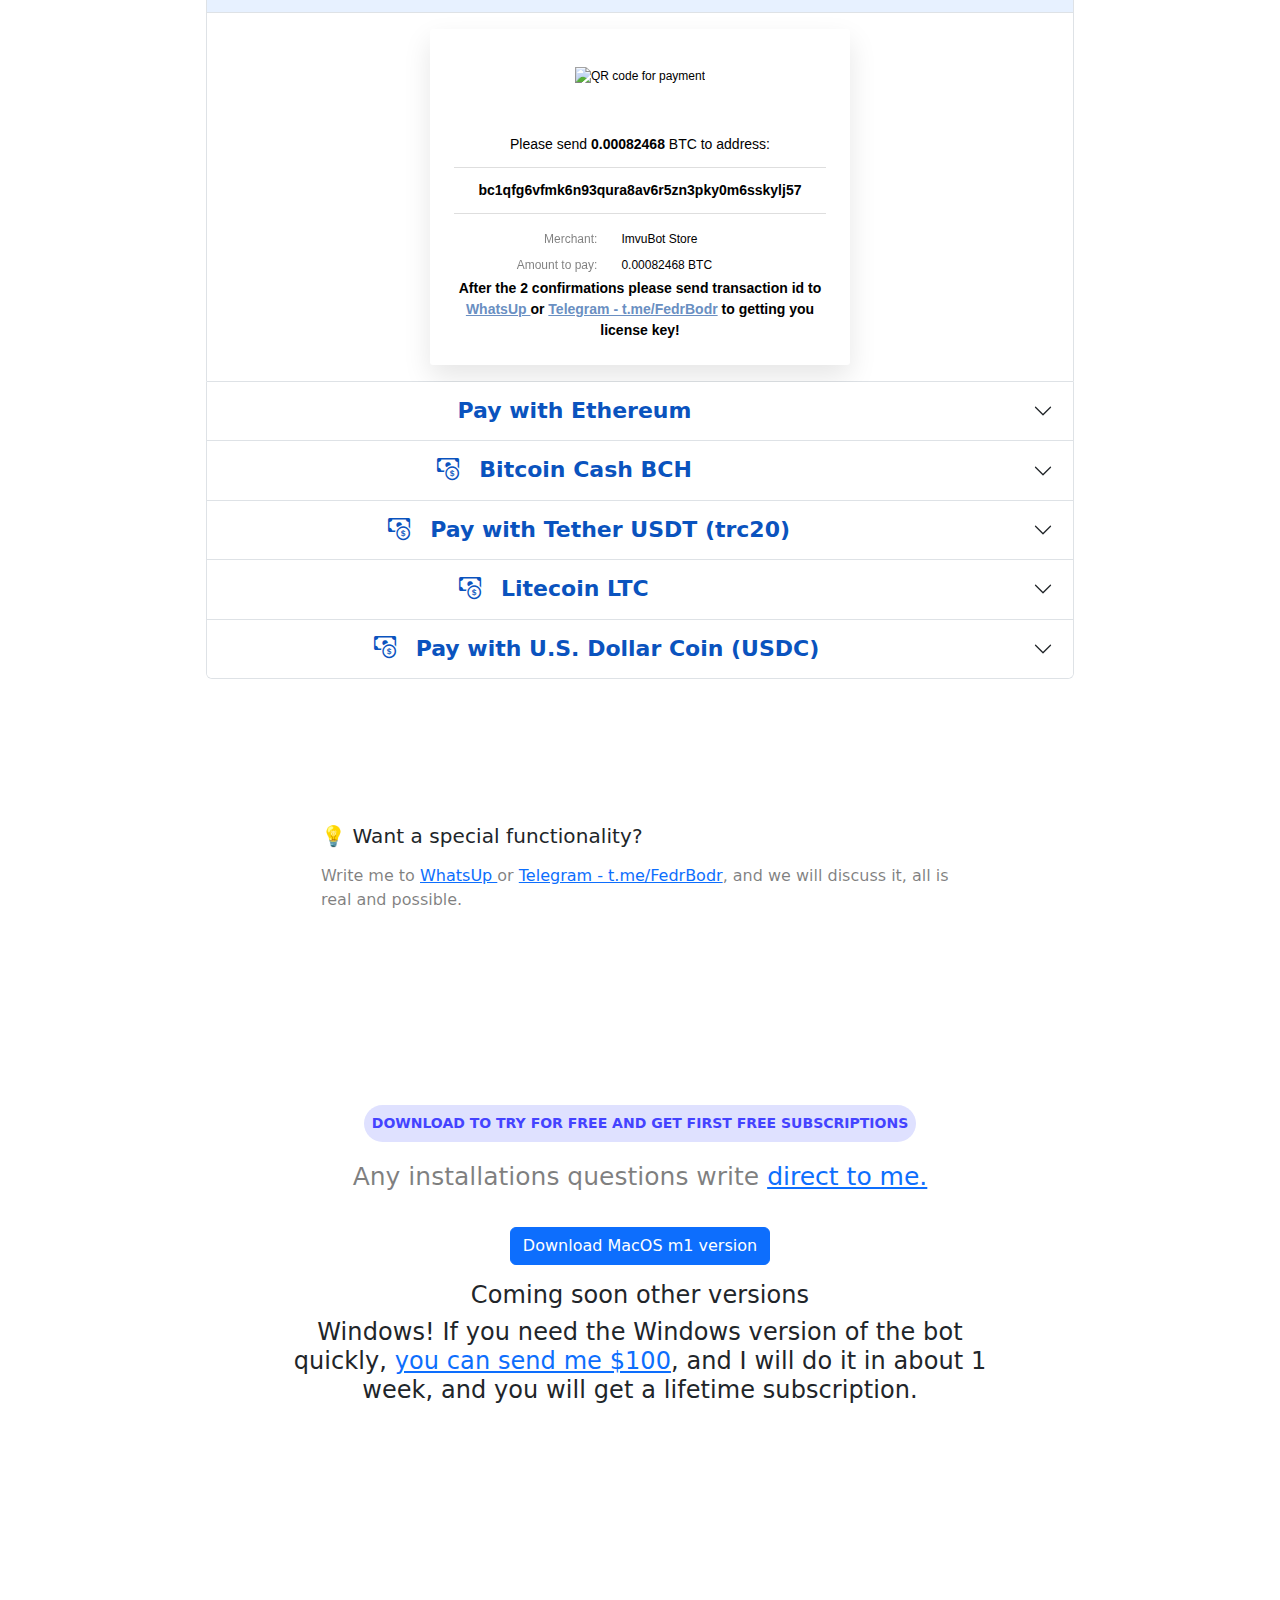
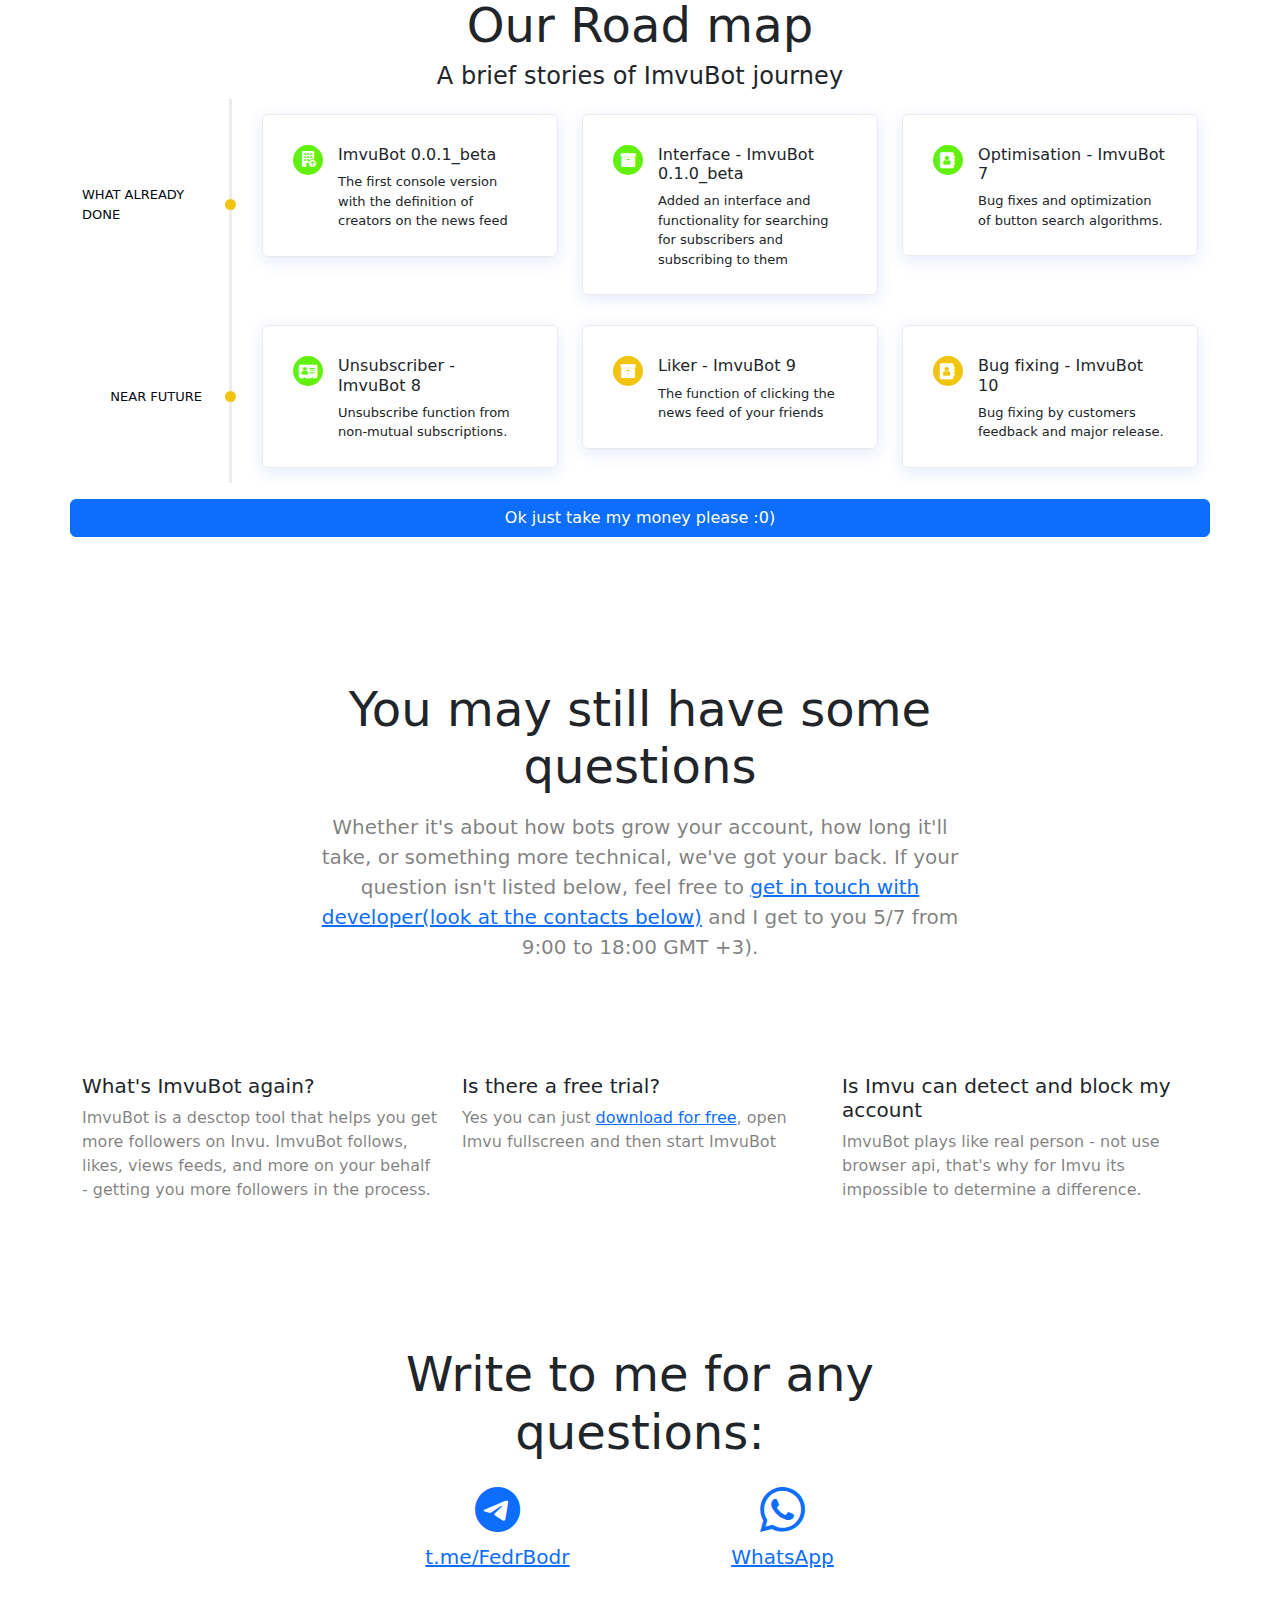
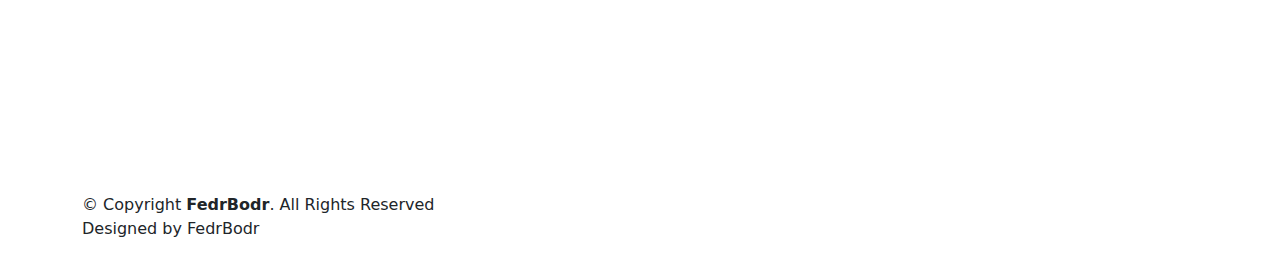
==== commit 14a9b41e: "Add windows 100$" ====
--- a/index.html
+++ b/index.html
@@ -315,7 +315,11 @@
                 <div>
                     <a class="my-3 btn btn-primary" href="assets/download/ImvuBot7MacM1.zip">Download MacOS m1 version</a>
                 </div>
-                <h4 class="mb-3">Coming soon other versions</h4>
+                <h3>Coming soon other versions</h3>
+                <div>
+                    <h3 class="mb-3">Windows! If you need the Windows version of the bot quickly, <a href="#cryptoRequisites">you can send me $100</a>, and I will do it in about 1 week, and you will get a lifetime subscription.</h3>
+                </div>
+
             </div>
         </div>
 
@@ -512,8 +516,8 @@
                 </div>
             </div>
         </div>
-        <section>
-            <div class="container">
+        <section id = "cryptoRequisites">
+            <div class="container" >
                 <div class="row">
                     <div class="accordion" id="accordionExample">
                         <div class="accordion-item">
@@ -851,7 +855,10 @@
                 <div>
                     <a class="my-3 btn btn-primary" href="assets/download/ImvuBot7MacM1.zip">Download MacOS m1 version</a>
                 </div>
-                <h4 class="mb-3">Coming soon other versions</h4>
+                <h3>Coming soon other versions</h3>
+                <div>
+                    <h3 class="mb-3">Windows! If you need the Windows version of the bot quickly, <a href="#cryptoRequisites">you can send me $100</a>, and I will do it in about 1 week, and you will get a lifetime subscription.</h3>
+                </div>
             </div>
         </div>
     </div>
--- a/imvu-bot.css
+++ b/imvu-bot.css
@@ -4394,4 +4394,4 @@
 .videoVideo{
     width: 788px !important;
     height: 443px !important;
-}+}
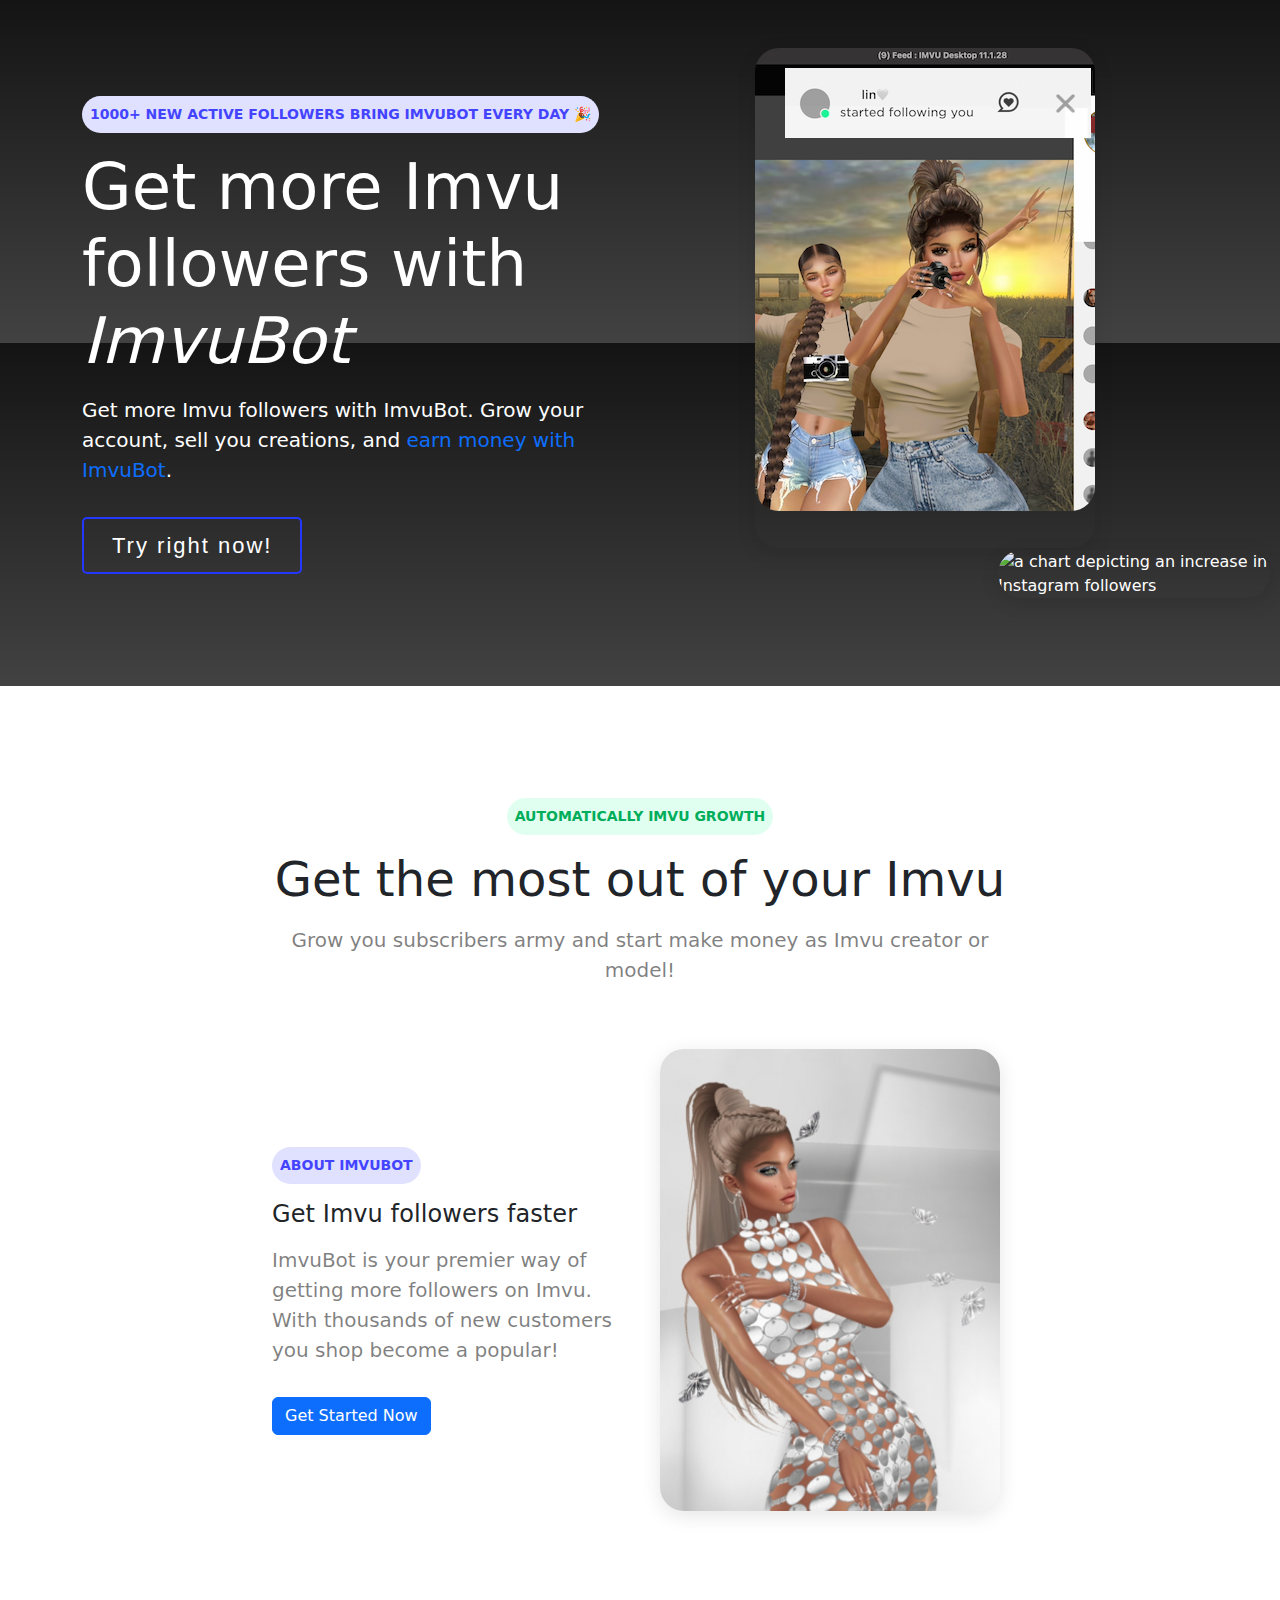
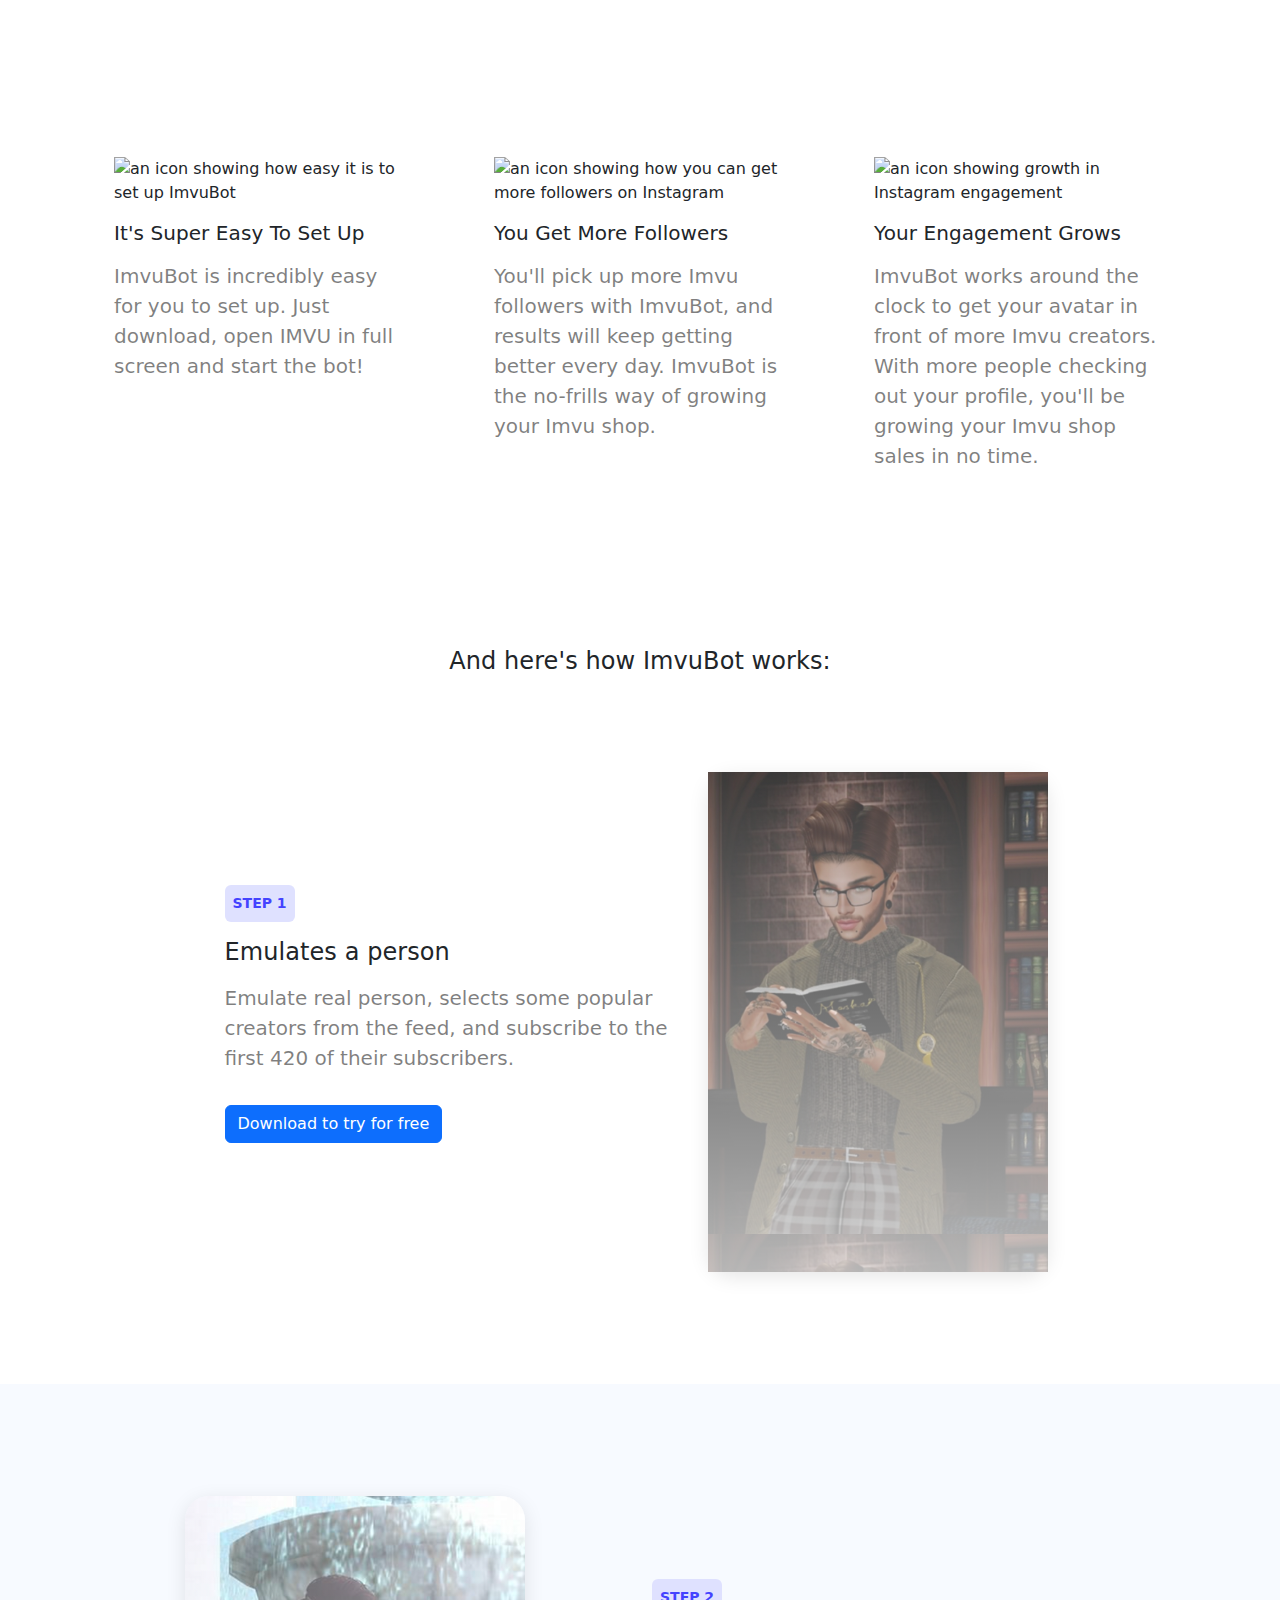
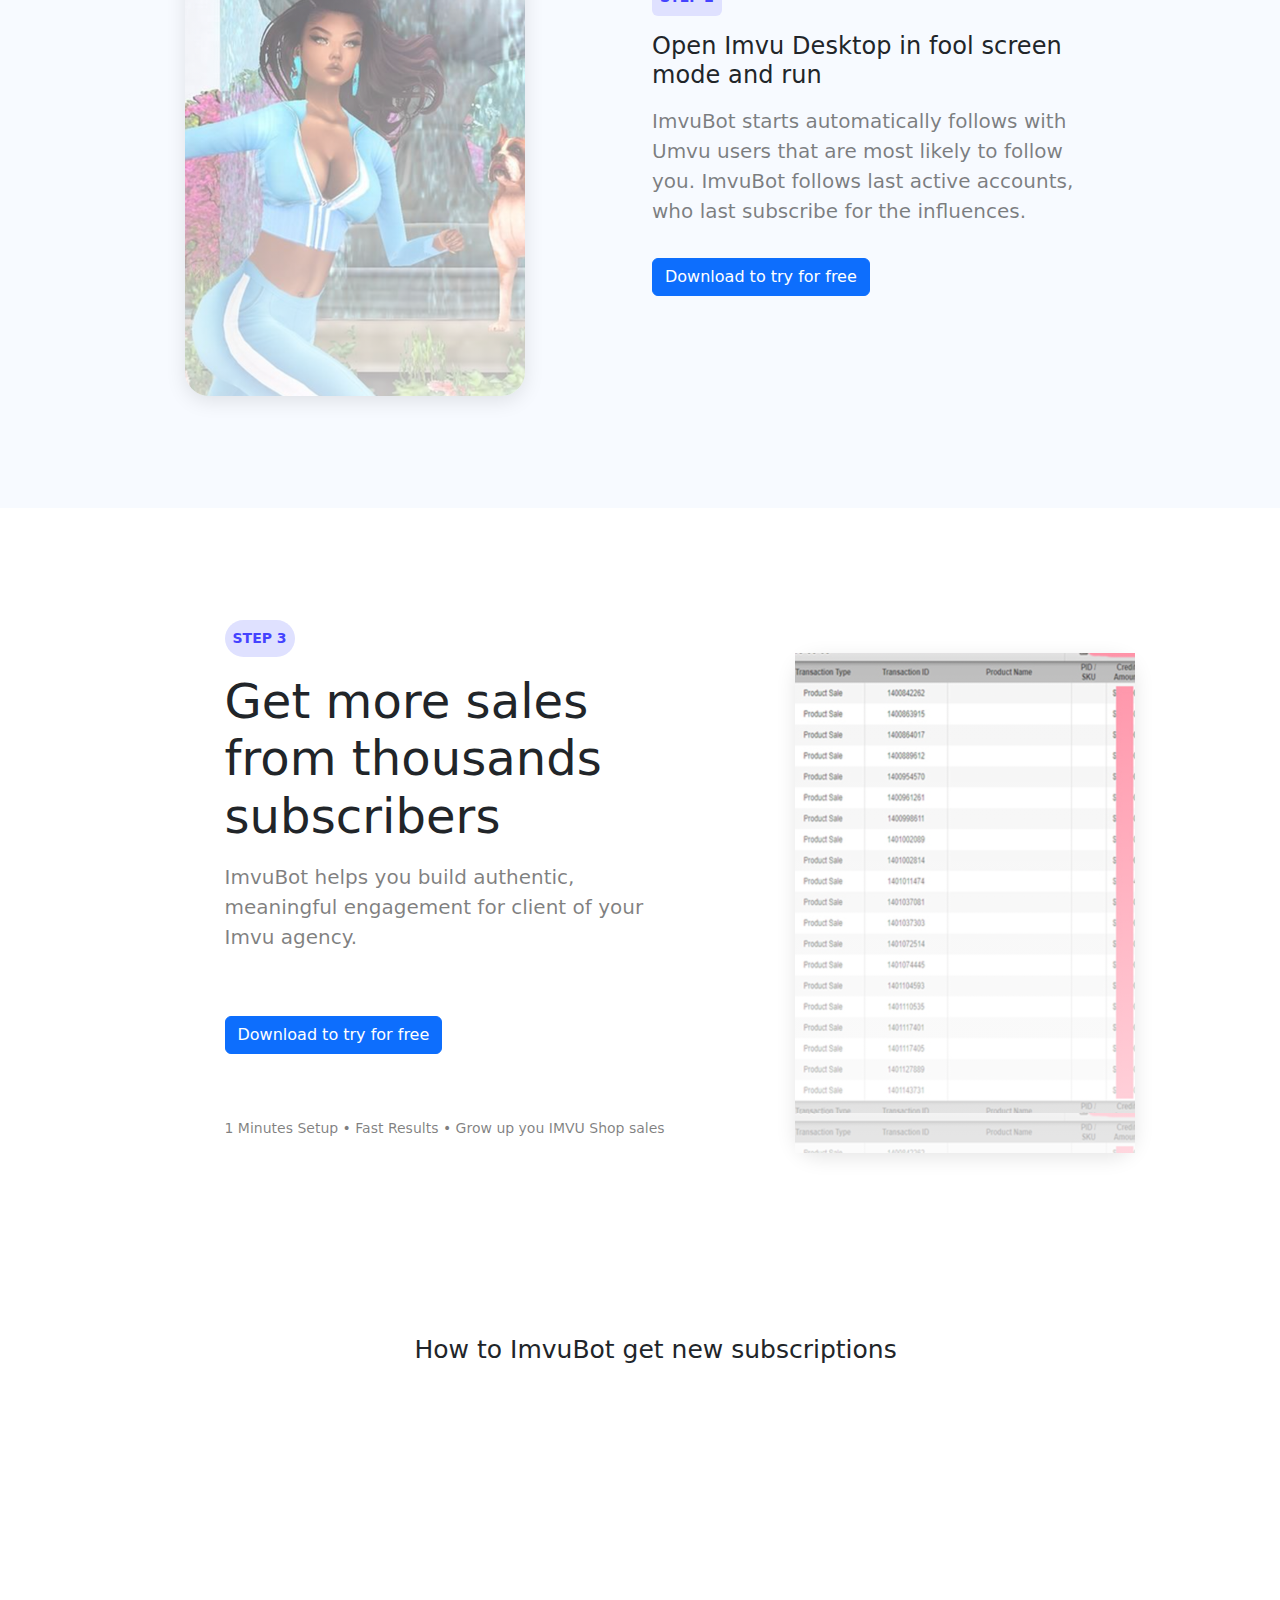
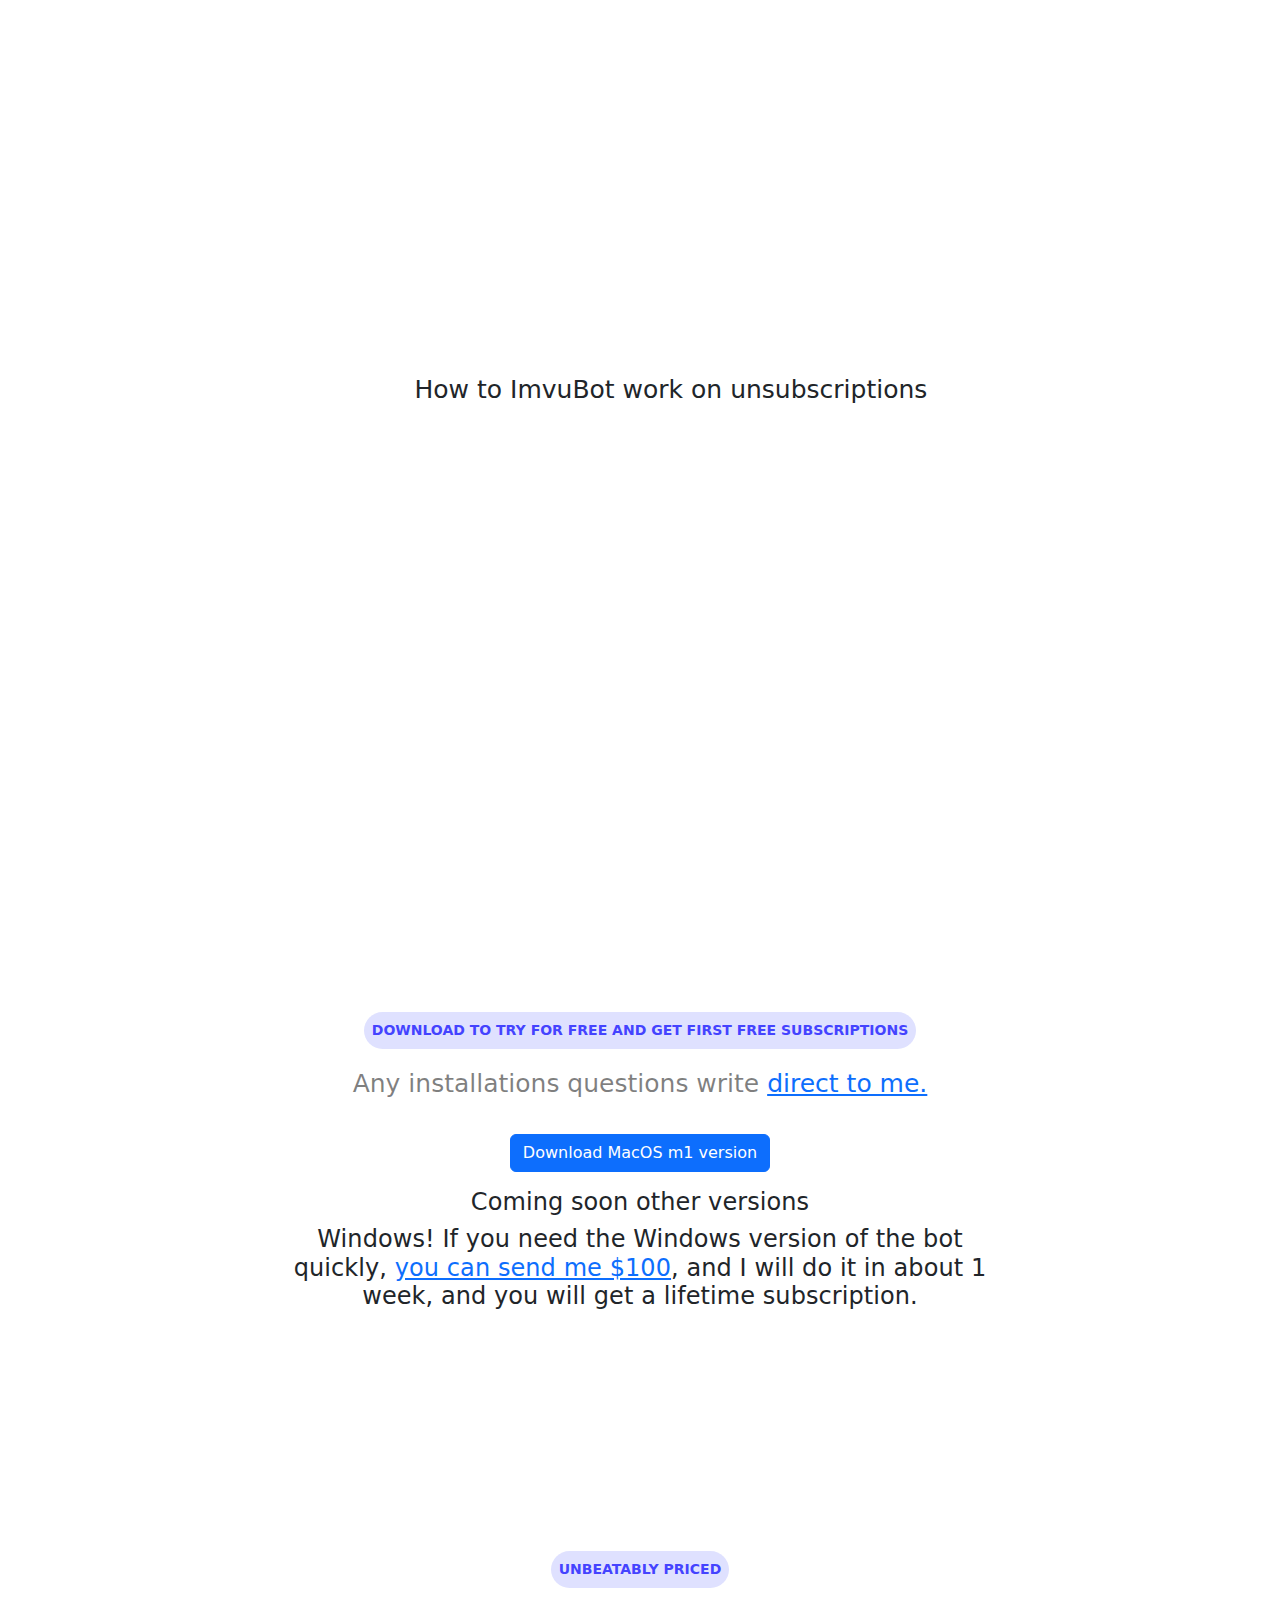
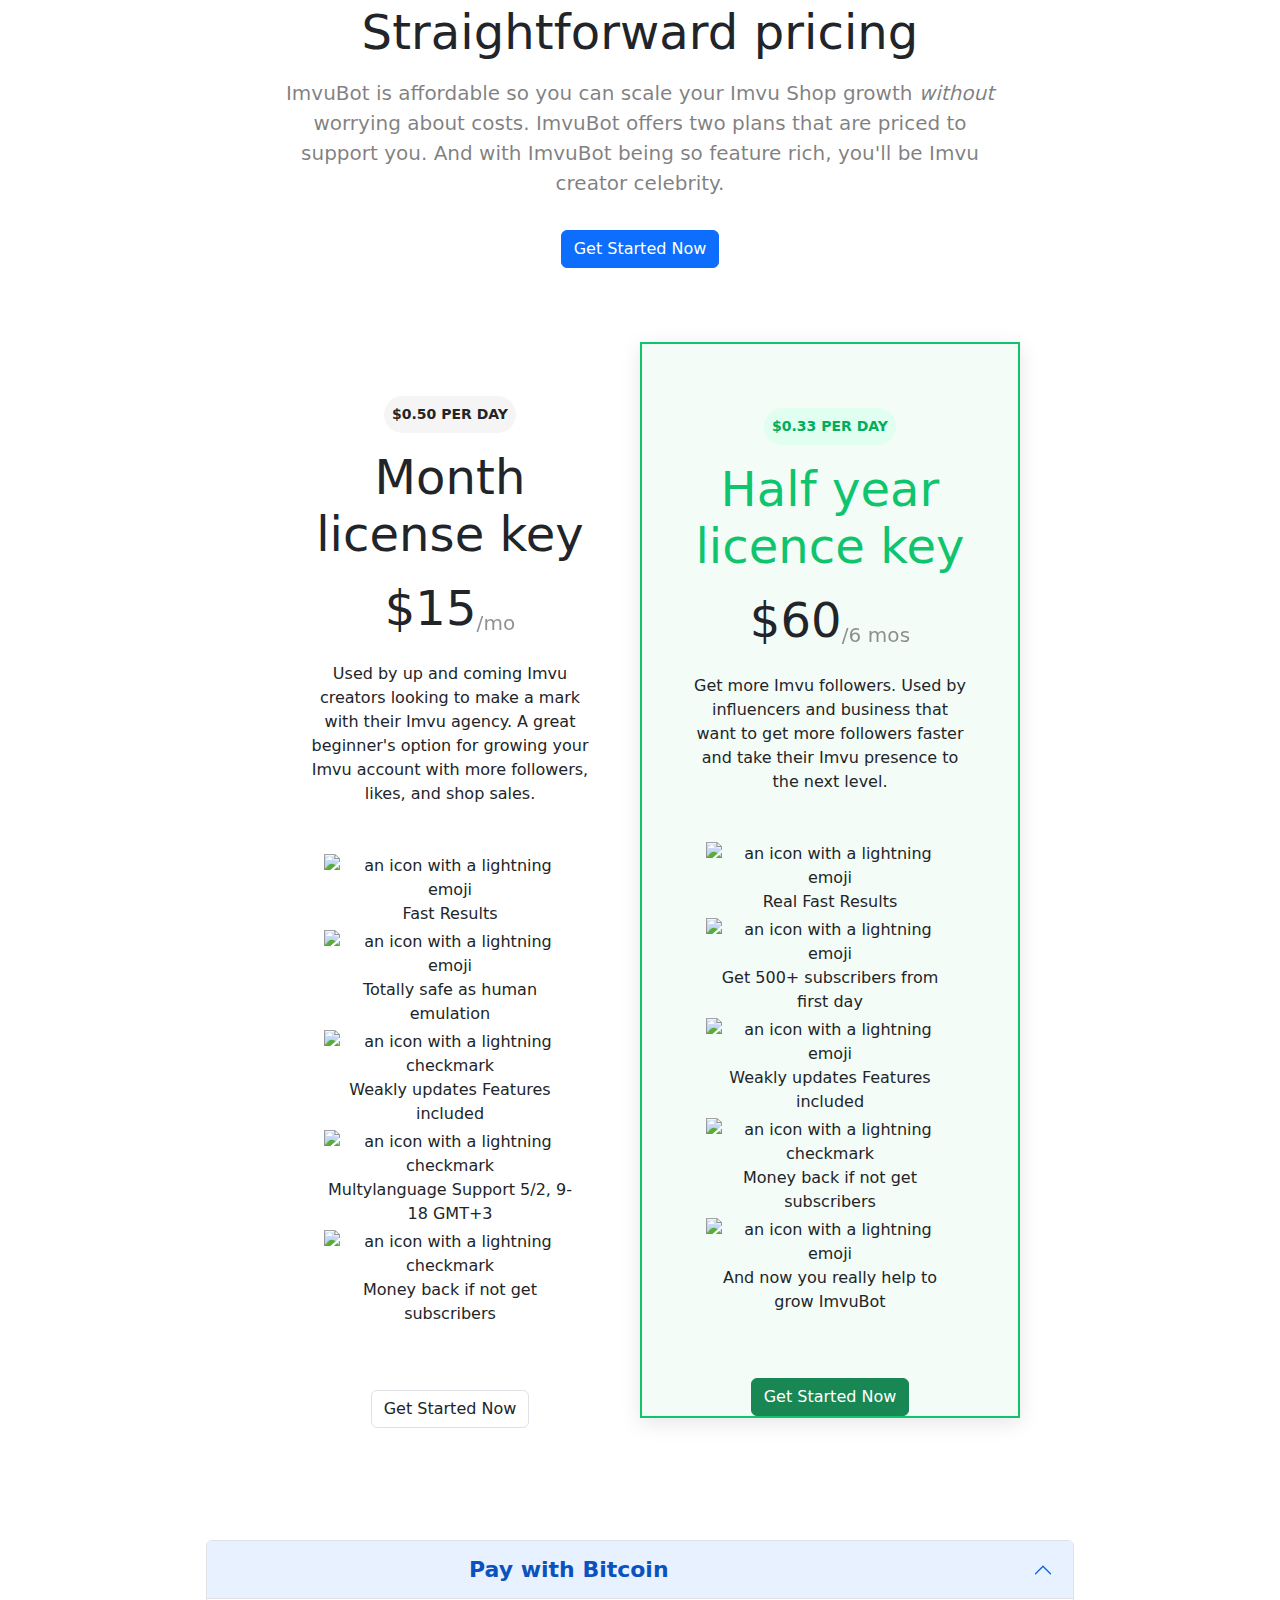
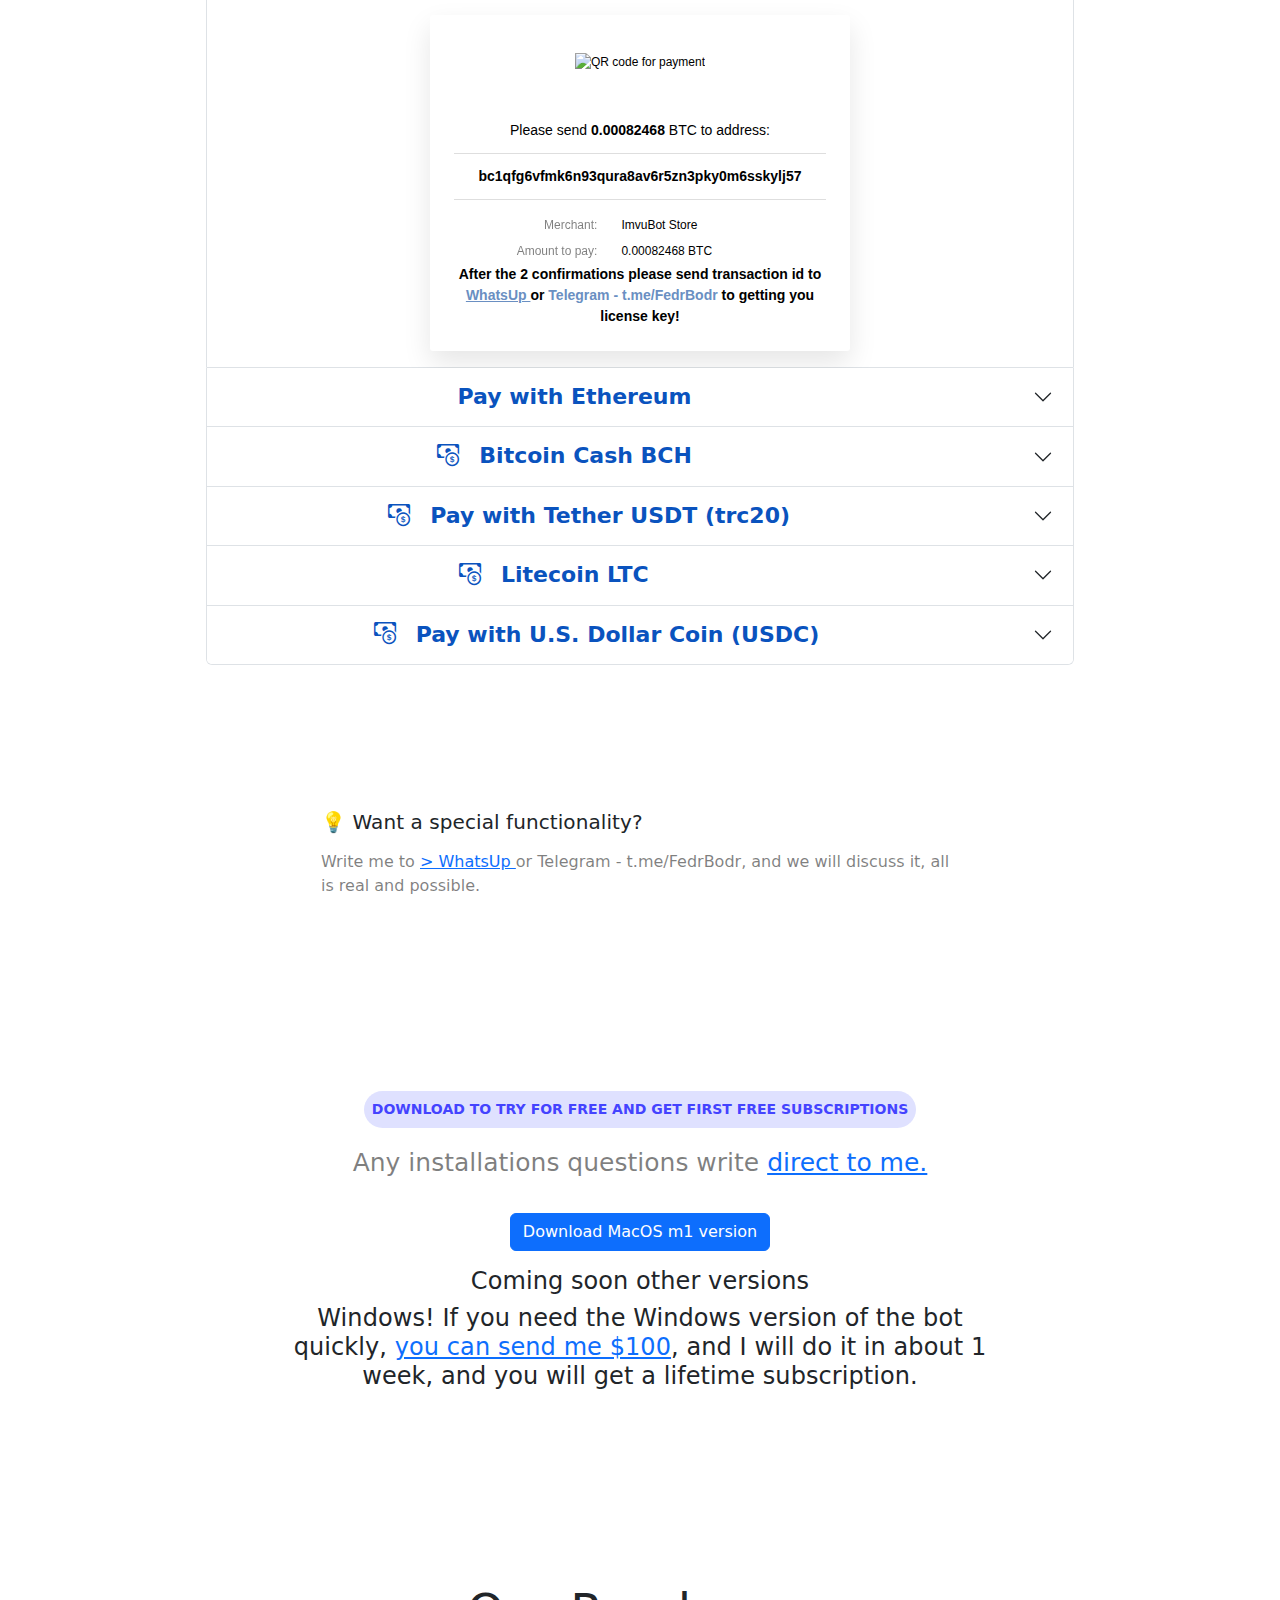
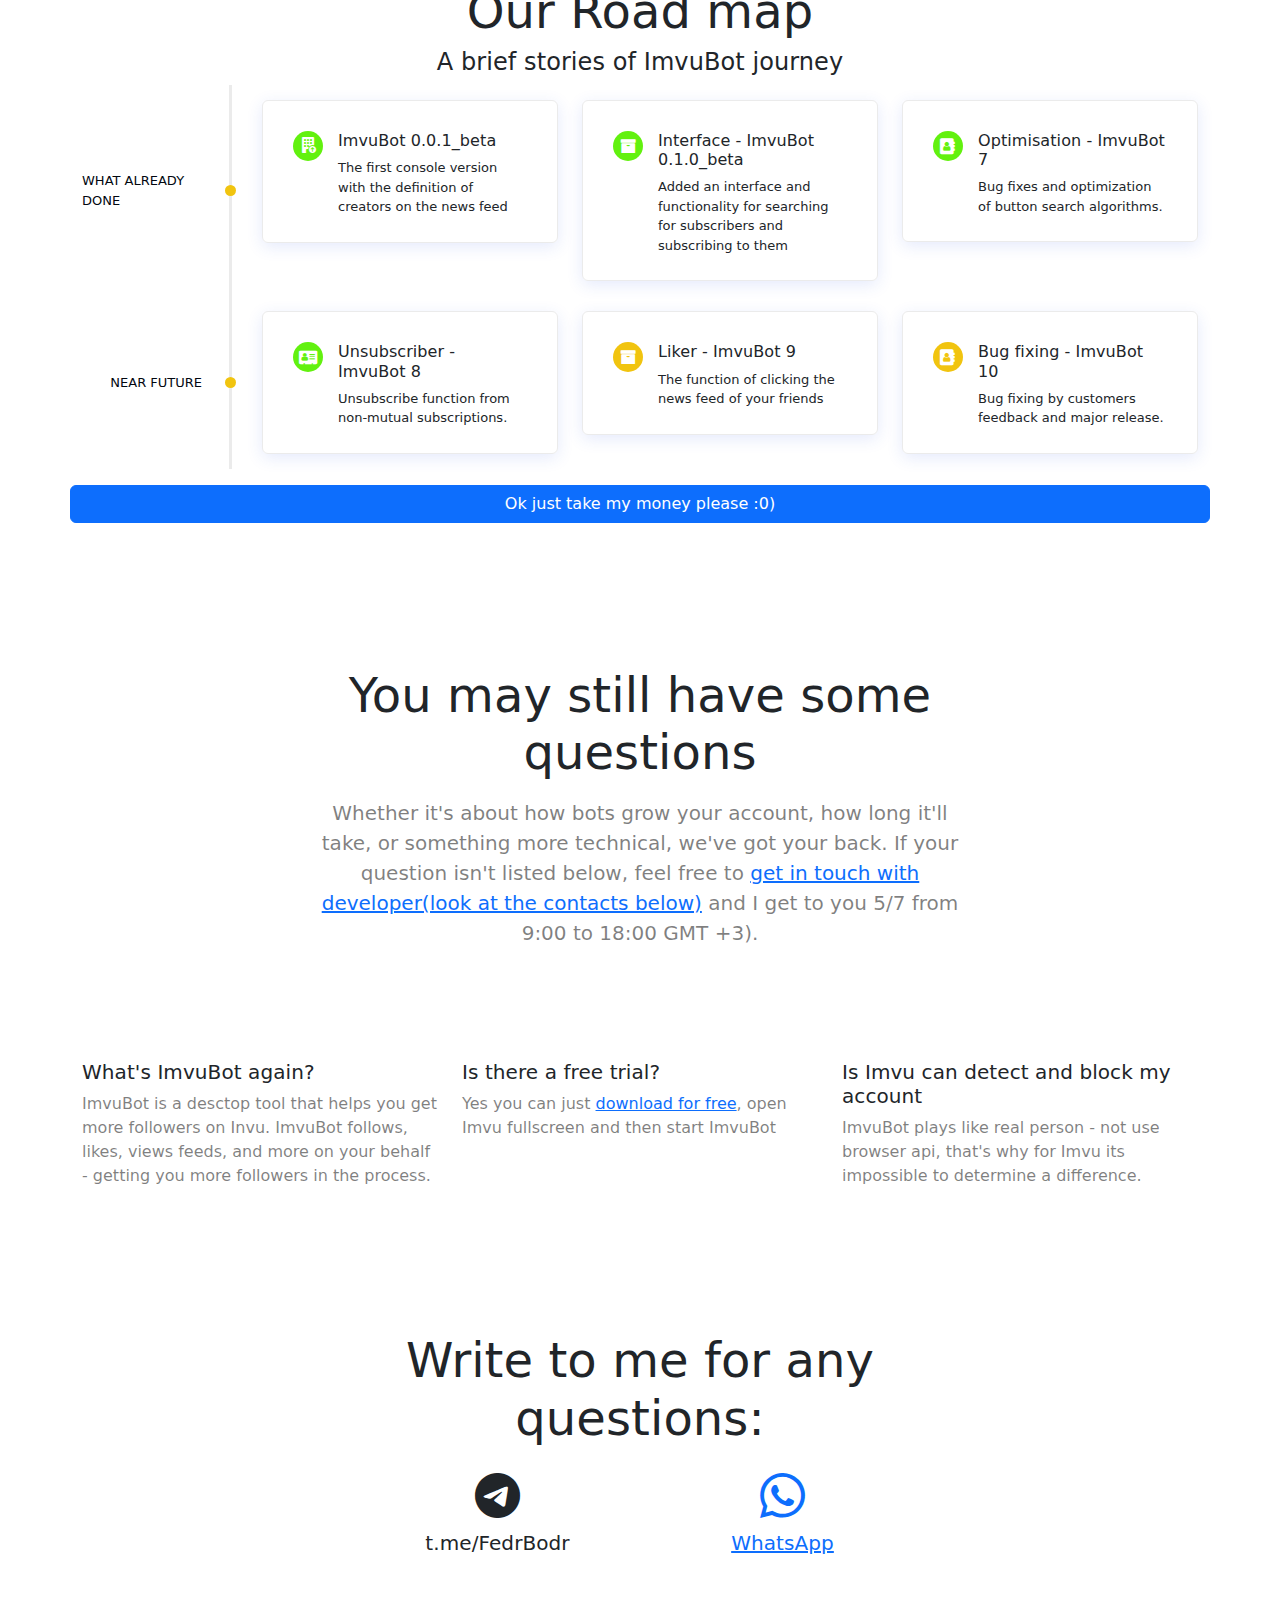
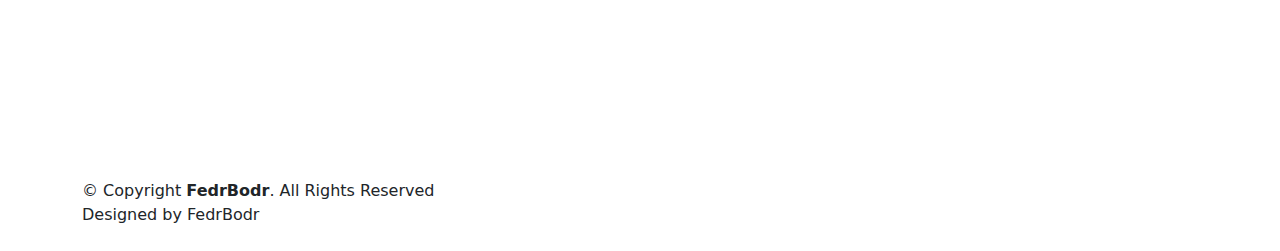
==== commit b77b83b5: "Add yandex metrica" ====
--- a/index.html
+++ b/index.html
@@ -2,21 +2,33 @@
 <html lang="en">
 <head>
     <meta http-equiv="Content-Type" content="text/html; charset=UTF-8">
-    <!-- Google Tag Manager -->
-    <script>(function (w, d, s, l, i) {
-        w[l] = w[l] || [];
-        w[l].push({
-            'gtm.start':
-                new Date().getTime(), event: 'gtm.js'
+    <!-- Yandex.Metrika counter -->
+    <script type="text/javascript">
+        (function (m, e, t, r, i, k, a) {
+            m[i] = m[i] || function () {
+                (m[i].a = m[i].a || []).push(arguments)
+            };
+            m[i].l = 1 * new Date();
+            for (var j = 0; j < document.scripts.length; j++) {
+                if (document.scripts[j].src === r) {
+                    return;
+                }
+            }
+            k = e.createElement(t), a = e.getElementsByTagName(t)[0], k.async = 1, k.src = r, a.parentNode.insertBefore(k, a)
+        })
+        (window, document, "script", "https://mc.yandex.ru/metrika/tag.js", "ym");
+
+        ym(92055488, "init", {
+            clickmap: true,
+            trackLinks: true,
+            accurateTrackBounce: true,
+            webvisor: true
         });
-        var f = d.getElementsByTagName(s)[0],
-            j = d.createElement(s), dl = l != 'dataLayer' ? '&l=' + l : '';
-        j.async = true;
-        j.src =
-            'https://www.googletagmanager.com/gtm.js?id=' + i + dl;
-        f.parentNode.insertBefore(j, f);
-    })(window, document, 'script', 'dataLayer', 'GTM-PZZSBZW');</script>
-    <!-- End Google Tag Manager -->
+    </script>
+    <noscript>
+        <div><img src="https://mc.yandex.ru/watch/92055488" style="position:absolute; left:-9999px;" alt=""/></div>
+    </noscript>
+    <!-- /Yandex.Metrika counter -->
 
     <title>Get IMVU Followers Fast &amp; Grow Sales</title>
     <meta content="width=device-width, initial-scale=1" name="viewport">
@@ -60,11 +72,6 @@
     <script type="text/javascript" async="" src="f.txt"></script>
 </head>
 <body class="h-100" data-aos-easing="ease" data-aos-duration="400" data-aos-delay="0" data-new-gr-c-s-check-loaded="14.1093.0" data-gr-ext-installed="">
-<!-- Google Tag Manager (noscript) -->
-<noscript>
-    <iframe src="https://www.googletagmanager.com/ns.html?id=GTM-PZZSBZW"
-            height="0" width="0" style="display:none;visibility:hidden"></iframe>
-</noscript>
 <!-- Back to top button -->
 
 <!--
@@ -106,7 +113,7 @@
 </nav>-->
 <div id="mobile-brand" class="d-flex d-lg-none justify-content-between align-items-center mt-1 mb-3">
     <a class="ml-3" href="https://imvubot-github-io.github.io/"><img src="imvuBot-logo-small.svg" width="75px" alt="ImvuBot Logo"></a> <a
-        href="#pricing" class="btn btn-primary-light" data-toggle="modal" data-target="#signup">Get Started Now</a>
+        href="#pricing" class="btn btn-primary-light">Get Started Now</a>
 </div>
 <section id="hero" class="pt-0 py-lg-5">
     <div class="container">
@@ -117,7 +124,7 @@
                 <p class="lead text-black-50">Get more Imvu followers with ImvuBot. Grow your account, sell you creations, and <span
                         class="font-weight-bold text-primary">earn money with ImvuBot</span>.</p>
                 <div class="d-inline-block my-3">
-                    <a href="#download" class="btn-get-started ">Try right now!</a>
+                    <a href="#download" class="btn-get-started" onclick="ym(92055488,'reachGoal','tryNowClick'); return true;">Try right now!</a>
                 </div>
             </div>
             <div class="col-md-12 offset-lg-1 col-lg-4 col-xl-4">
@@ -147,7 +154,7 @@
                 <h2 class="h3 mb-3">Get Imvu followers faster</h2>
                 <p class="lead text-black-50">ImvuBot is your premier way of getting more followers on Imvu. With thousands of new customers
                     you shop become a popular!</p>
-                <a href="#pricing" class="btn btn-primary my-3">Get Started Now</a>
+                <a href="#pricing" class="btn btn-primary my-3" onclick="ym(92055488,'reachGoal','getStartedNow'); return true;">Get Started Now</a>
             </div>
             <div class="col-lg-6 col-xl-4 mt-5 mt-lg-0">
                 <div class="asset-container mx-auto br-0 shadow-none">
@@ -202,7 +209,7 @@
         <div class="row my-5 justify-content-center align-items-center">
             <div class="col-lg-5">
                 <div class="label d-inline-block bg-primary-light rounded py-2 px-2 preheader mb-3">Step 1</div>
-                <h3 class="mb-3">Emulates a person</h3>
+                <h3 class="mb-3" onclick="ym(92055488,'reachGoal','clickEmulatesDownload'); return true;">Emulates a person</h3>
                 <p class="lead text-black-50">Emulate real person, selects some popular creators from the feed, and subscribe to the first 420 of their
                     subscribers.</p>
                 <a href="#download" class="my-3 btn btn-primary">Download to try for free</a>
@@ -240,7 +247,8 @@
                 <h3 class="mb-3">Open Imvu Desktop in fool screen mode and run</h3>
                 <p class="text-black-50 lead">ImvuBot starts automatically follows with Umvu users that are most likely to follow you.
                     <strong>ImvuBot follows last active accounts, who last subscribe for the influences.</strong></p>
-                <a href="#download" class="my-3 btn btn-primary" data-toggle="modal" data-target="#signup">Download to try for free</a>
+                <a href="#download" class="my-3 btn btn-primary" onclick="ym(92055488,'reachGoal','clickOpenImvuDesktopDownload'); return true;">
+                    Download to try for free</a>
             </div>
         </div>
     </div>
@@ -255,7 +263,8 @@
                         <h2 class="mb-3">Get more sales from thousands subscribers</h2>
                         <p class="my-3 lead text-black-50">ImvuBot helps you build authentic, meaningful engagement for client of your Imvu agency.</p>
                         <div class="d-block z-index-2 my-5">
-                            <a href="#download" class="my-3 btn btn-primary">Download to try for free</a>
+                            <a href="#download" class="my-3 btn btn-primary" onclick="ym(92055488,'reachGoal','clickGetMoreSalesDownload'); return true;">
+                                Download to try for free</a>
                             <span class="d-block text-black-50 small my-5">1 Minutes Setup • Fast Results • Grow up you IMVU Shop sales</span>
                         </div>
                     </div>
@@ -283,8 +292,8 @@
             <div class="col-lg-6 offset-lg-1">
                 <p class="lead">How to ImvuBot get new subscriptions</p>
             </div>
-            <div class="col-lg-10 offset-lg-1">
-                <iframe frameborder="0" scrolling="no" marginheight="0" marginwidth="0" class="videoVideo" type="text/html"
+            <div id='vidWrapper' class="col-lg-10 offset-lg-1" style="width: 788px; height: 443px">
+                <iframe id="video-id-first"  frameborder="0" scrolling="no" marginheight="0" marginwidth="0" style="width: 788px; height: 443px" type="text/html"
                         src="https://www.youtube.com/embed/8ZekRS_4ixU?autoplay=0&fs=0&iv_load_policy=3&showinfo=0&rel=0&cc_load_policy=0&start=0&end=0">
                 </iframe>
             </div>
@@ -295,10 +304,11 @@
         <br>
         <div class="row align-items-center justify-content-center my-5">
             <div class="col-lg-6 offset-lg-1">
-            <p class="lead">How to ImvuBot work on unsubscriptions</p>
-                </div>
-            <div class="col-lg-10 offset-lg-1">
-                <iframe frameborder="0" scrolling="no" marginheight="0" marginwidth="0" class="videoVideo" type="text/html"
+                <p class="lead">How to ImvuBot work on unsubscriptions</p>
+            </div>
+
+            <div id='vidWrapper2' class="col-lg-10 offset-lg-1" style="width: 788px; height: 443px">
+                <iframe id="video-id-first2" frameborder="0" scrolling="no" marginheight="0" marginwidth="0" style="width: 788px; height: 443px" type="text/html"
                         src="https://www.youtube.com/embed/NKhZbVxoqAw?autoplay=0&fs=0&iv_load_policy=3&showinfo=0&rel=0&cc_load_policy=0&start=0&end=0">
                 </iframe>
             </div>
@@ -309,15 +319,17 @@
         <br>
         <br>
         <div class="row align-items-center justify-content-center my-5">
-            <div class="col-md-12 col-lg-10 col-xl-8 text-left text-lg-center">
+            <div class="col-md-12 col-lg-10 col-xl-8 text-left text-lg-center" >
                 <div class="label py-2 px-2 mb-3 preheader">Download to try for free and get first free subscriptions</div>
                 <p class="lead text-black-50">Any installations questions write <a href="#footerContacts">direct to me.</a>
                 <div>
-                    <a class="my-3 btn btn-primary" href="assets/download/ImvuBot7MacM1.zip">Download MacOS m1 version</a>
+                    <a class="my-3 btn btn-primary" href="assets/download/ImvuBot7MacM1.zip" onclick="ym(92055488,'reachGoal','clickDownloadM11'); return true;">
+                        Download MacOS m1 version</a>
                 </div>
                 <h3>Coming soon other versions</h3>
                 <div>
-                    <h3 class="mb-3">Windows! If you need the Windows version of the bot quickly, <a href="#cryptoRequisites">you can send me $100</a>, and I will do it in about 1 week, and you will get a lifetime subscription.</h3>
+                    <h3 class="mb-3">Windows! If you need the Windows version of the bot quickly, <a href="#cryptoRequisites">you can send me $100</a>, and I
+                        will do it in about 1 week, and you will get a lifetime subscription.</h3>
                 </div>
 
             </div>
@@ -352,7 +364,7 @@
                 <h2 class="mb-3">Straightforward pricing</h2>
                 <p class="lead text-black-50">ImvuBot is affordable so you can scale your Imvu Shop growth <em>without</em> worrying about costs. ImvuBot offers
                     two plans that are priced to support you. And with ImvuBot being so feature rich, you'll be Imvu creator celebrity. </p>
-                <a href="#headingOne" class="btn btn-primary my-3" data-toggle="modal" data-target="#signup">Get Started Now</a>
+                <a href="#headingOne" class="btn btn-primary my-3" onclick="ym(92055488,'reachGoal','clickDownloadOnPricing'); return true;">Get Started Now</a>
             </div>
         </div>
         <div class="row no-gutters justify-content-center align-items-center pb-lg-5">
@@ -387,7 +399,8 @@
                         </div>
 
                     </div>
-                    <div class="text-center"><a href="#headingOne" class="btn border">Get Started Now</a></div>
+                    <div class="text-center"><a href="#headingOne" class="btn border" onclick="ym(92055488,'reachGoal','clickDownloadOnPricing1'); return true;">
+                        Get Started Now</a></div>
                 </div>
             </div>
             <div class="col-lg-5 col-xl-4 p-0 mt-5 mt-lg-0">
@@ -512,12 +525,13 @@
                         </div>
 
                     </div>
-                    <div><a href="#headingOne" class="btn btn-success btn-block">Get Started Now</a></div>
-                </div>
-            </div>
-        </div>
-        <section id = "cryptoRequisites">
-            <div class="container" >
+                    <div><a href="#headingOne" class="btn btn-success btn-block" onclick="ym(92055488,'reachGoal','clickDownloadOnPricing2'); return true;">
+                        Get Started Now</a></div>
+                </div>
+            </div>
+        </div>
+        <section id="cryptoRequisites">
+            <div class="container">
                 <div class="row">
                     <div class="accordion" id="accordionExample">
                         <div class="accordion-item">
@@ -556,10 +570,10 @@
 
                                                     <div class="paymentCaption">After the 2 confirmations please send transaction id to
                                                         <a target="_blank"
-                                                           href="https://web.whatsapp.com/send/?phone=79265803341&text=%D0%94%D0%B8%D0%BC%D0%B0+%D0%BF%D1%80%D0%B8%D0%B2%D0%B5%D1%82+%D1%80%D0%B0%D1%81%D1%81%D0%BA%D0%B0%D0%B6%D0%B8+%D0%BF%D0%BE%D0%B4%D1%80%D0%BE%D0%B1%D0%BD%D0%B5%D0%B5+%D0%BF%D1%80%D0%BE+%D1%82%D0%B2%D0%BE%D0%B9+%D0%BA%D1%80%D0%B0%D1%83%D0%B4%D1%84%D0%B0%D0%BD%D0%B4%D0%B8%D0%BD%D0%B3">
+                                                           onclick="ym(92055488,'reachGoal','clickWhatSapp'); return true;" href="https://web.whatsapp.com/send/?phone=79265803341&text=%D0%94%D0%B8%D0%BC%D0%B0+%D0%BF%D1%80%D0%B8%D0%B2%D0%B5%D1%82+%D1%80%D0%B0%D1%81%D1%81%D0%BA%D0%B0%D0%B6%D0%B8+%D0%BF%D0%BE%D0%B4%D1%80%D0%BE%D0%B1%D0%BD%D0%B5%D0%B5+%D0%BF%D1%80%D0%BE+%D1%82%D0%B2%D0%BE%D0%B9+%D0%BA%D1%80%D0%B0%D1%83%D0%B4%D1%84%D0%B0%D0%BD%D0%B4%D0%B8%D0%BD%D0%B3">
                                                             WhatsUp
                                                         </a>
-                                                        or <a target="_blank" href="https://t.me/FedrBodr">Telegram - t.me/FedrBodr</a> to getting
+                                                        or <a target="_blank" onclick="ym(92055488,'reachGoal','clickTelegram'); return true;">Telegram - t.me/FedrBodr</a> to getting
                                                         you license key!
                                                     </div>
 
@@ -607,10 +621,10 @@
 
                                                     <div class="paymentCaption">After the 2 confirmations please send transaction id to
                                                         <a target="_blank"
-                                                           href="https://web.whatsapp.com/send/?phone=79265803341&text=%D0%94%D0%B8%D0%BC%D0%B0+%D0%BF%D1%80%D0%B8%D0%B2%D0%B5%D1%82+%D1%80%D0%B0%D1%81%D1%81%D0%BA%D0%B0%D0%B6%D0%B8+%D0%BF%D0%BE%D0%B4%D1%80%D0%BE%D0%B1%D0%BD%D0%B5%D0%B5+%D0%BF%D1%80%D0%BE+%D1%82%D0%B2%D0%BE%D0%B9+%D0%BA%D1%80%D0%B0%D1%83%D0%B4%D1%84%D0%B0%D0%BD%D0%B4%D0%B8%D0%BD%D0%B3">
+                                                           onclick="ym(92055488,'reachGoal','clickWhatSapp'); return true;" href="https://web.whatsapp.com/send/?phone=79265803341&text=%D0%94%D0%B8%D0%BC%D0%B0+%D0%BF%D1%80%D0%B8%D0%B2%D0%B5%D1%82+%D1%80%D0%B0%D1%81%D1%81%D0%BA%D0%B0%D0%B6%D0%B8+%D0%BF%D0%BE%D0%B4%D1%80%D0%BE%D0%B1%D0%BD%D0%B5%D0%B5+%D0%BF%D1%80%D0%BE+%D1%82%D0%B2%D0%BE%D0%B9+%D0%BA%D1%80%D0%B0%D1%83%D0%B4%D1%84%D0%B0%D0%BD%D0%B4%D0%B8%D0%BD%D0%B3">
                                                             WhatsUp
                                                         </a>
-                                                        or <a target="_blank" href="https://t.me/FedrBodr">Telegram - t.me/FedrBodr</a> to getting
+                                                        or <a target="_blank" onclick="ym(92055488,'reachGoal','clickTelegram'); return true;">Telegram - t.me/FedrBodr</a> to getting
                                                         you license key!
                                                     </div>
 
@@ -659,10 +673,10 @@
 
                                                     <div class="paymentCaption">After the 2 confirmations please send transaction id to
                                                         <a target="_blank"
-                                                           href="https://web.whatsapp.com/send/?phone=79265803341&text=%D0%94%D0%B8%D0%BC%D0%B0+%D0%BF%D1%80%D0%B8%D0%B2%D0%B5%D1%82+%D1%80%D0%B0%D1%81%D1%81%D0%BA%D0%B0%D0%B6%D0%B8+%D0%BF%D0%BE%D0%B4%D1%80%D0%BE%D0%B1%D0%BD%D0%B5%D0%B5+%D0%BF%D1%80%D0%BE+%D1%82%D0%B2%D0%BE%D0%B9+%D0%BA%D1%80%D0%B0%D1%83%D0%B4%D1%84%D0%B0%D0%BD%D0%B4%D0%B8%D0%BD%D0%B3">
+                                                           onclick="ym(92055488,'reachGoal','clickWhatSapp'); return true;" href="https://web.whatsapp.com/send/?phone=79265803341&text=%D0%94%D0%B8%D0%BC%D0%B0+%D0%BF%D1%80%D0%B8%D0%B2%D0%B5%D1%82+%D1%80%D0%B0%D1%81%D1%81%D0%BA%D0%B0%D0%B6%D0%B8+%D0%BF%D0%BE%D0%B4%D1%80%D0%BE%D0%B1%D0%BD%D0%B5%D0%B5+%D0%BF%D1%80%D0%BE+%D1%82%D0%B2%D0%BE%D0%B9+%D0%BA%D1%80%D0%B0%D1%83%D0%B4%D1%84%D0%B0%D0%BD%D0%B4%D0%B8%D0%BD%D0%B3">
                                                             WhatsUp
                                                         </a>
-                                                        or <a target="_blank" href="https://t.me/FedrBodr">Telegram - t.me/FedrBodr</a> to getting
+                                                        or <a target="_blank" onclick="ym(92055488,'reachGoal','clickTelegram'); return true;">Telegram - t.me/FedrBodr</a> to getting
                                                         you license key!
                                                     </div>
 
@@ -710,10 +724,10 @@
                                                     </div>
                                                     <div class="paymentCaption">After the 2 confirmations please send transaction id to
                                                         <a target="_blank"
-                                                           href="https://web.whatsapp.com/send/?phone=79265803341&text=%D0%94%D0%B8%D0%BC%D0%B0+%D0%BF%D1%80%D0%B8%D0%B2%D0%B5%D1%82+%D1%80%D0%B0%D1%81%D1%81%D0%BA%D0%B0%D0%B6%D0%B8+%D0%BF%D0%BE%D0%B4%D1%80%D0%BE%D0%B1%D0%BD%D0%B5%D0%B5+%D0%BF%D1%80%D0%BE+%D1%82%D0%B2%D0%BE%D0%B9+%D0%BA%D1%80%D0%B0%D1%83%D0%B4%D1%84%D0%B0%D0%BD%D0%B4%D0%B8%D0%BD%D0%B3">
+                                                           onclick="ym(92055488,'reachGoal','clickWhatSapp'); return true;" href="https://web.whatsapp.com/send/?phone=79265803341&text=%D0%94%D0%B8%D0%BC%D0%B0+%D0%BF%D1%80%D0%B8%D0%B2%D0%B5%D1%82+%D1%80%D0%B0%D1%81%D1%81%D0%BA%D0%B0%D0%B6%D0%B8+%D0%BF%D0%BE%D0%B4%D1%80%D0%BE%D0%B1%D0%BD%D0%B5%D0%B5+%D0%BF%D1%80%D0%BE+%D1%82%D0%B2%D0%BE%D0%B9+%D0%BA%D1%80%D0%B0%D1%83%D0%B4%D1%84%D0%B0%D0%BD%D0%B4%D0%B8%D0%BD%D0%B3">
                                                             WhatsUp
                                                         </a>
-                                                        or <a target="_blank" href="https://t.me/FedrBodr">Telegram - t.me/FedrBodr</a> to getting
+                                                        or <a target="_blank" onclick="ym(92055488,'reachGoal','clickTelegram'); return true;">Telegram - t.me/FedrBodr</a> to getting
                                                         you license key!
                                                     </div>
 
@@ -762,10 +776,10 @@
 
                                                     <div class="paymentCaption">After the 2 confirmations please send transaction id to
                                                         <a target="_blank"
-                                                           href="https://web.whatsapp.com/send/?phone=79265803341&text=%D0%94%D0%B8%D0%BC%D0%B0+%D0%BF%D1%80%D0%B8%D0%B2%D0%B5%D1%82+%D1%80%D0%B0%D1%81%D1%81%D0%BA%D0%B0%D0%B6%D0%B8+%D0%BF%D0%BE%D0%B4%D1%80%D0%BE%D0%B1%D0%BD%D0%B5%D0%B5+%D0%BF%D1%80%D0%BE+%D1%82%D0%B2%D0%BE%D0%B9+%D0%BA%D1%80%D0%B0%D1%83%D0%B4%D1%84%D0%B0%D0%BD%D0%B4%D0%B8%D0%BD%D0%B3">
+                                                           onclick="ym(92055488,'reachGoal','clickWhatSapp'); return true;" href="https://web.whatsapp.com/send/?phone=79265803341&text=%D0%94%D0%B8%D0%BC%D0%B0+%D0%BF%D1%80%D0%B8%D0%B2%D0%B5%D1%82+%D1%80%D0%B0%D1%81%D1%81%D0%BA%D0%B0%D0%B6%D0%B8+%D0%BF%D0%BE%D0%B4%D1%80%D0%BE%D0%B1%D0%BD%D0%B5%D0%B5+%D0%BF%D1%80%D0%BE+%D1%82%D0%B2%D0%BE%D0%B9+%D0%BA%D1%80%D0%B0%D1%83%D0%B4%D1%84%D0%B0%D0%BD%D0%B4%D0%B8%D0%BD%D0%B3">
                                                             WhatsUp
                                                         </a>
-                                                        or <a target="_blank" href="https://t.me/FedrBodr">Telegram - t.me/FedrBodr</a> to getting
+                                                        or <a target="_blank" onclick="ym(92055488,'reachGoal','clickTelegram'); return true;">Telegram - t.me/FedrBodr</a> to getting
                                                         you license key!
                                                     </div>
 
@@ -814,10 +828,10 @@
 
                                                     <div class="paymentCaption">After the 2 confirmations please send transaction id to
                                                         <a target="_blank"
-                                                           href="https://web.whatsapp.com/send/?phone=79265803341&text=%D0%94%D0%B8%D0%BC%D0%B0+%D0%BF%D1%80%D0%B8%D0%B2%D0%B5%D1%82+%D1%80%D0%B0%D1%81%D1%81%D0%BA%D0%B0%D0%B6%D0%B8+%D0%BF%D0%BE%D0%B4%D1%80%D0%BE%D0%B1%D0%BD%D0%B5%D0%B5+%D0%BF%D1%80%D0%BE+%D1%82%D0%B2%D0%BE%D0%B9+%D0%BA%D1%80%D0%B0%D1%83%D0%B4%D1%84%D0%B0%D0%BD%D0%B4%D0%B8%D0%BD%D0%B3">
+                                                           onclick="ym(92055488,'reachGoal','clickWhatSapp'); return true;" href="https://web.whatsapp.com/send/?phone=79265803341&text=%D0%94%D0%B8%D0%BC%D0%B0+%D0%BF%D1%80%D0%B8%D0%B2%D0%B5%D1%82+%D1%80%D0%B0%D1%81%D1%81%D0%BA%D0%B0%D0%B6%D0%B8+%D0%BF%D0%BE%D0%B4%D1%80%D0%BE%D0%B1%D0%BD%D0%B5%D0%B5+%D0%BF%D1%80%D0%BE+%D1%82%D0%B2%D0%BE%D0%B9+%D0%BA%D1%80%D0%B0%D1%83%D0%B4%D1%84%D0%B0%D0%BD%D0%B4%D0%B8%D0%BD%D0%B3">
                                                             WhatsUp
                                                         </a>
-                                                        or <a target="_blank" href="https://t.me/FedrBodr">Telegram - t.me/FedrBodr</a> to getting
+                                                        or <a target="_blank" onclick="ym(92055488,'reachGoal','clickTelegram'); return true;">Telegram - t.me/FedrBodr</a> to getting
                                                         you license key!
                                                     </div>
 
@@ -837,10 +851,11 @@
                 <div class="alert bg-green text-green px-5 py-3">
                     <h5 class="font-weight-bold my-3">💡 Want a special functionality?</h5>
                     <p class="text-black-50">Write me to <a target="_blank"
-                                                            href="https://web.whatsapp.com/send/?phone=79265803341&text=I found you contact at ImvuBot site, i have a question:">
+                                                            onclick="ym(92055488,'reachGoal','clickWhatSapp'); return true;"
+                                                            href="https://web.whatsapp.com/send/?phone=79265803341&text=I found you contact at ImvuBot site, i have a question:">>
                         WhatsUp
                     </a>
-                        or <a target="_blank" href="https://t.me/FedrBodr">Telegram - t.me/FedrBodr</a>, and we will discuss it, all is real and possible.</p>
+                        or <a target="_blank" onclick="ym(92055488,'reachGoal','clickTelegram'); return true;">Telegram - t.me/FedrBodr</a>, and we will discuss it, all is real and possible.</p>
                 </div>
             </div>
         </div>
@@ -853,11 +868,15 @@
                 <div class="label py-2 px-2 mb-3 preheader">Download to try for free and get first free subscriptions</div>
                 <p class="lead text-black-50">Any installations questions write <a href="#footerContacts">direct to me.</a>
                 <div>
-                    <a class="my-3 btn btn-primary" href="assets/download/ImvuBot7MacM1.zip">Download MacOS m1 version</a>
+                    <a class="my-3 btn btn-primary" href="assets/download/ImvuBot7MacM1.zip" onclick="ym(92055488,'reachGoal','clickDownloadM12'); return true;">
+                        Download MacOS m1 version</a>
                 </div>
                 <h3>Coming soon other versions</h3>
                 <div>
-                    <h3 class="mb-3">Windows! If you need the Windows version of the bot quickly, <a href="#cryptoRequisites">you can send me $100</a>, and I will do it in about 1 week, and you will get a lifetime subscription.</h3>
+                    <h3 class="mb-3">Windows! If you need the Windows version of the bot quickly,
+                        <a href="#cryptoRequisites" onclick="ym(92055488,'reachGoal','click100'); return true;">
+                        you can send me $100</a>, and I
+                        will do it in about 1 week, and you will get a lifetime subscription.</h3>
                 </div>
             </div>
         </div>
@@ -1009,16 +1028,16 @@
         </div>
         <div class="row justify-content-center text-left text-lg-center">
             <div class="col-md-3 icon-box align-middle">
-                <a target="_blank" href="https://t.me/FedrBodr"><i class="bi bi-telegram"></i></a>
-                <a target="_blank" href="https://t.me/FedrBodr"><h4>t.me/FedrBodr</h4></a>
+                <a target="_blank" onclick="ym(92055488,'reachGoal','clickTelegram'); return true;"><i class="bi bi-telegram"></i></a>
+                <a target="_blank" onclick="ym(92055488,'reachGoal','clickTelegram'); return true;"><h4>t.me/FedrBodr</h4></a>
             </div>
             <div class="col-md-3 icon-box">
                 <a target="_blank"
-                   href="https://web.whatsapp.com/send/?phone=79265803341&text=I found you contact at ImvuBot site, i have a question:">
+                   onclick="ym(92055488,'reachGoal','clickWhatSapp'); return true;" href="https://web.whatsapp.com/send/?phone=79265803341&text=I found you contact at ImvuBot site, i have a question:">
                     <i class="bi bi-whatsapp"></i>
                 </a>
                 <a target="_blank"
-                   href="https://web.whatsapp.com/send/?phone=79265803341&text=I found you contact at ImvuBot site, i have a question:">
+                   onclick="ym(92055488,'reachGoal','clickWhatSapp'); return true;" href="https://web.whatsapp.com/send/?phone=79265803341&text=I found you contact at ImvuBot site, i have a question:">
                     <h4>WhatsApp</h4>
                 </a>
             </div>
@@ -1126,6 +1145,80 @@
     }
 </script>
 <script>
+    //JS code ----
+
+    var tag = document.createElement('script');
+    tag.src = "https://www.youtube.com/iframe_api";
+    var firstScriptTag = document.getElementsByTagName('script')[0];
+    firstScriptTag.parentNode.insertBefore(tag, firstScriptTag);
+    var player;
+    var width = document.getElementById("video-id-first").getAttribute("width");
+    var height = document.getElementById("video-id-first").getAttribute("height");
+    var src = document.getElementById("video-id-first").getAttribute("src");
+    //splitting to get the videoId from src.
+    var partsArr = src.split("/");
+    var videoSource = partsArr[partsArr.length -1 ].split("?");
+    var videoId = videoSource[videoSource.length -2 ];
+
+
+    var player2;
+    var width2 = document.getElementById("video-id-first2").getAttribute("width");
+    var height2 = document.getElementById("video-id-first2").getAttribute("height");
+    var src2 = document.getElementById("video-id-first2").getAttribute("src");
+    //splitting to get the videoId from src.
+    var partsArr2 = src2.split("/");
+    var videoSource2 = partsArr2[partsArr2.length -1 ].split("?");
+    var videoId2 = videoSource2[videoSource2.length -2 ];
+
+
+
+    function onYouTubeIframeAPIReady() {
+        player = new YT.Player('vidWrapper', {
+            height:height,
+            width: width,
+            videoId: videoId,
+            events: {
+                'onStateChange': function(event) {
+                    if (event.data == YT.PlayerState.PLAYING) {
+                        startVideo(1);
+                    }
+                    if (event.data == YT.PlayerState.PAUSED) {
+                        stopVideo(1);
+                    }
+                }
+            }
+        });
+
+        player2 = new YT.Player('vidWrapper2', {
+            height:height,
+            width: width,
+            videoId: videoId2,
+            events: {
+                'onStateChange': function(event) {
+                    if (event.data == YT.PlayerState.PLAYING) {
+                        startVideo(2);
+                    }
+                    if (event.data == YT.PlayerState.PAUSED) {
+                        stopVideo(2);
+                    }
+                }
+            }
+        });
+    }
+    function startVideo(i) {
+        if(i===1){
+            print('Cliked');ym(92055488,'reachGoal','clickSubscriptionsVideo');
+        }else{
+            print('Cliked');ym(92055488,'reachGoal','clickUnsubscriptionsVideo');
+        }
+        /*//write your functionality here.
+        alert('Video Started' +i);*/
+    }
+    function stopVideo() {
+        //write your functionality here.
+
+    }
+
     function extracted(spanClass, symbol) {
         var montPriceUsd = 15;
         var halfYearPrice = 50;
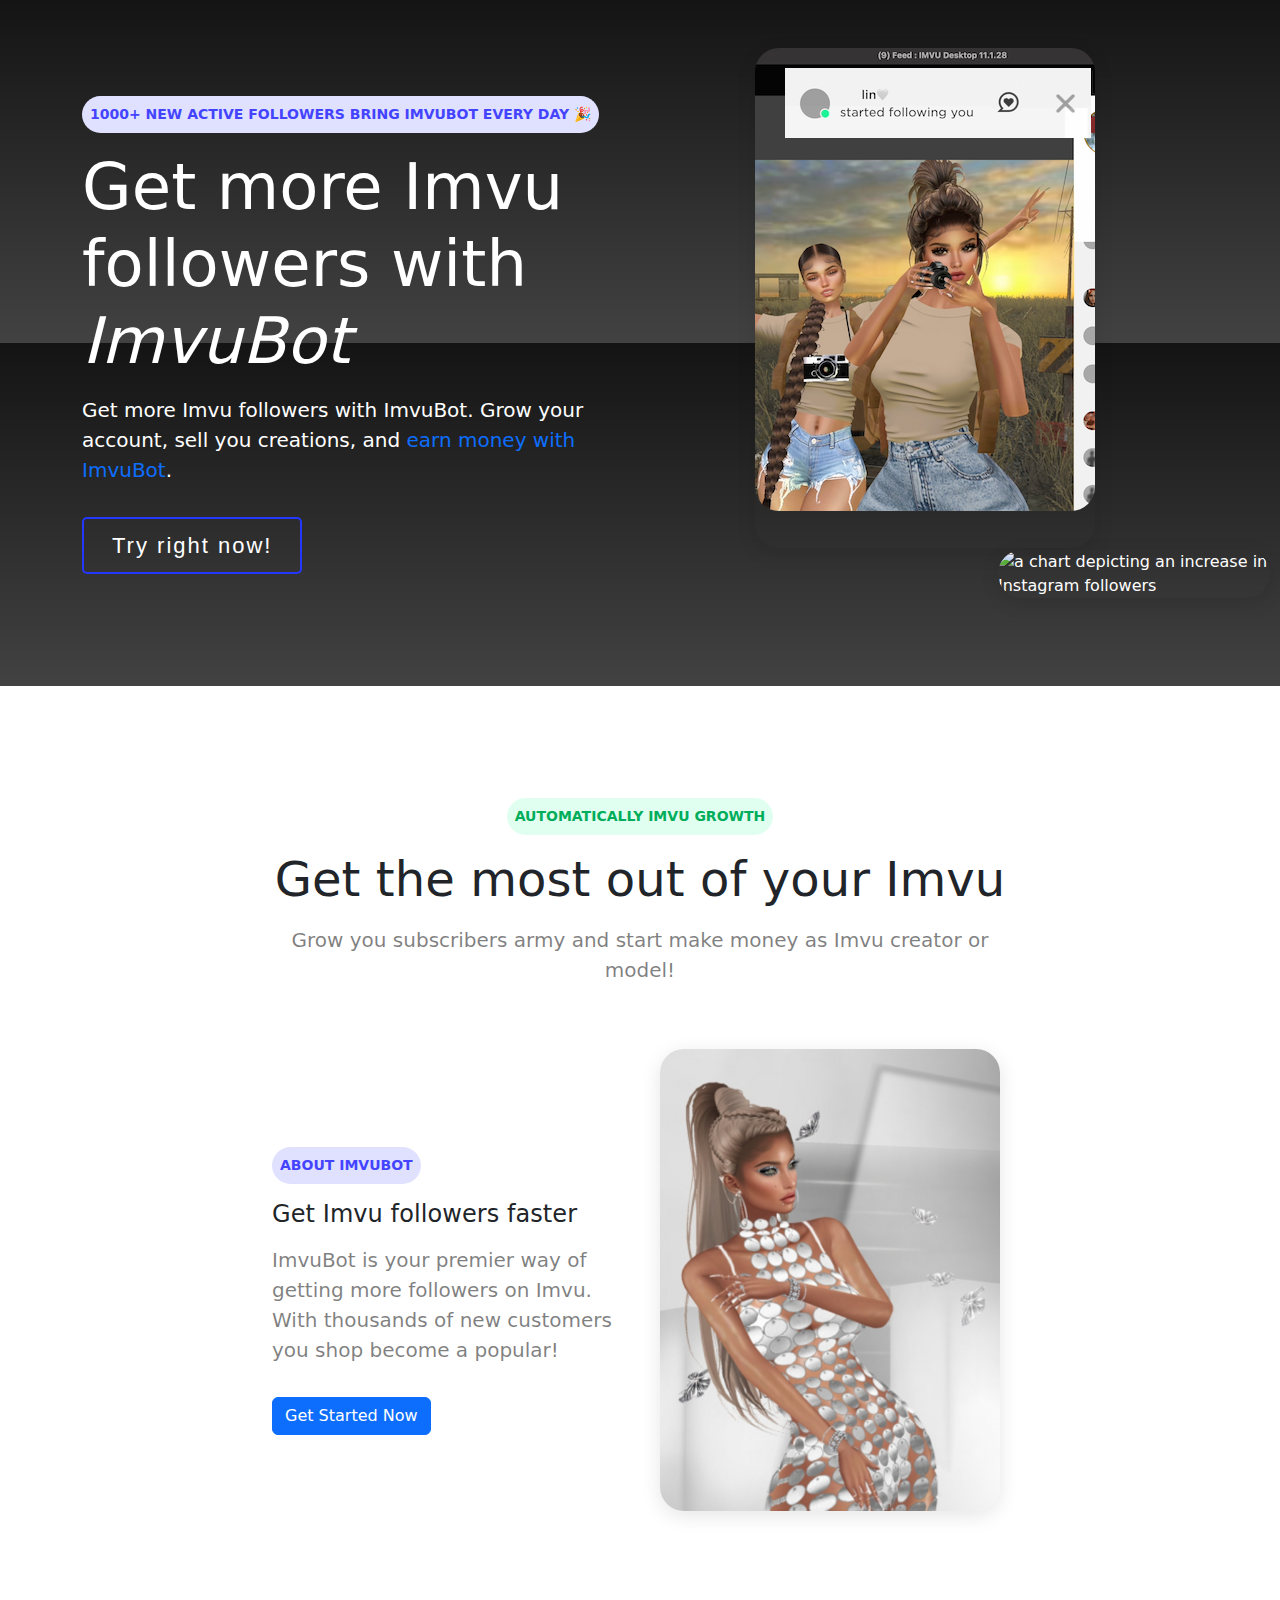
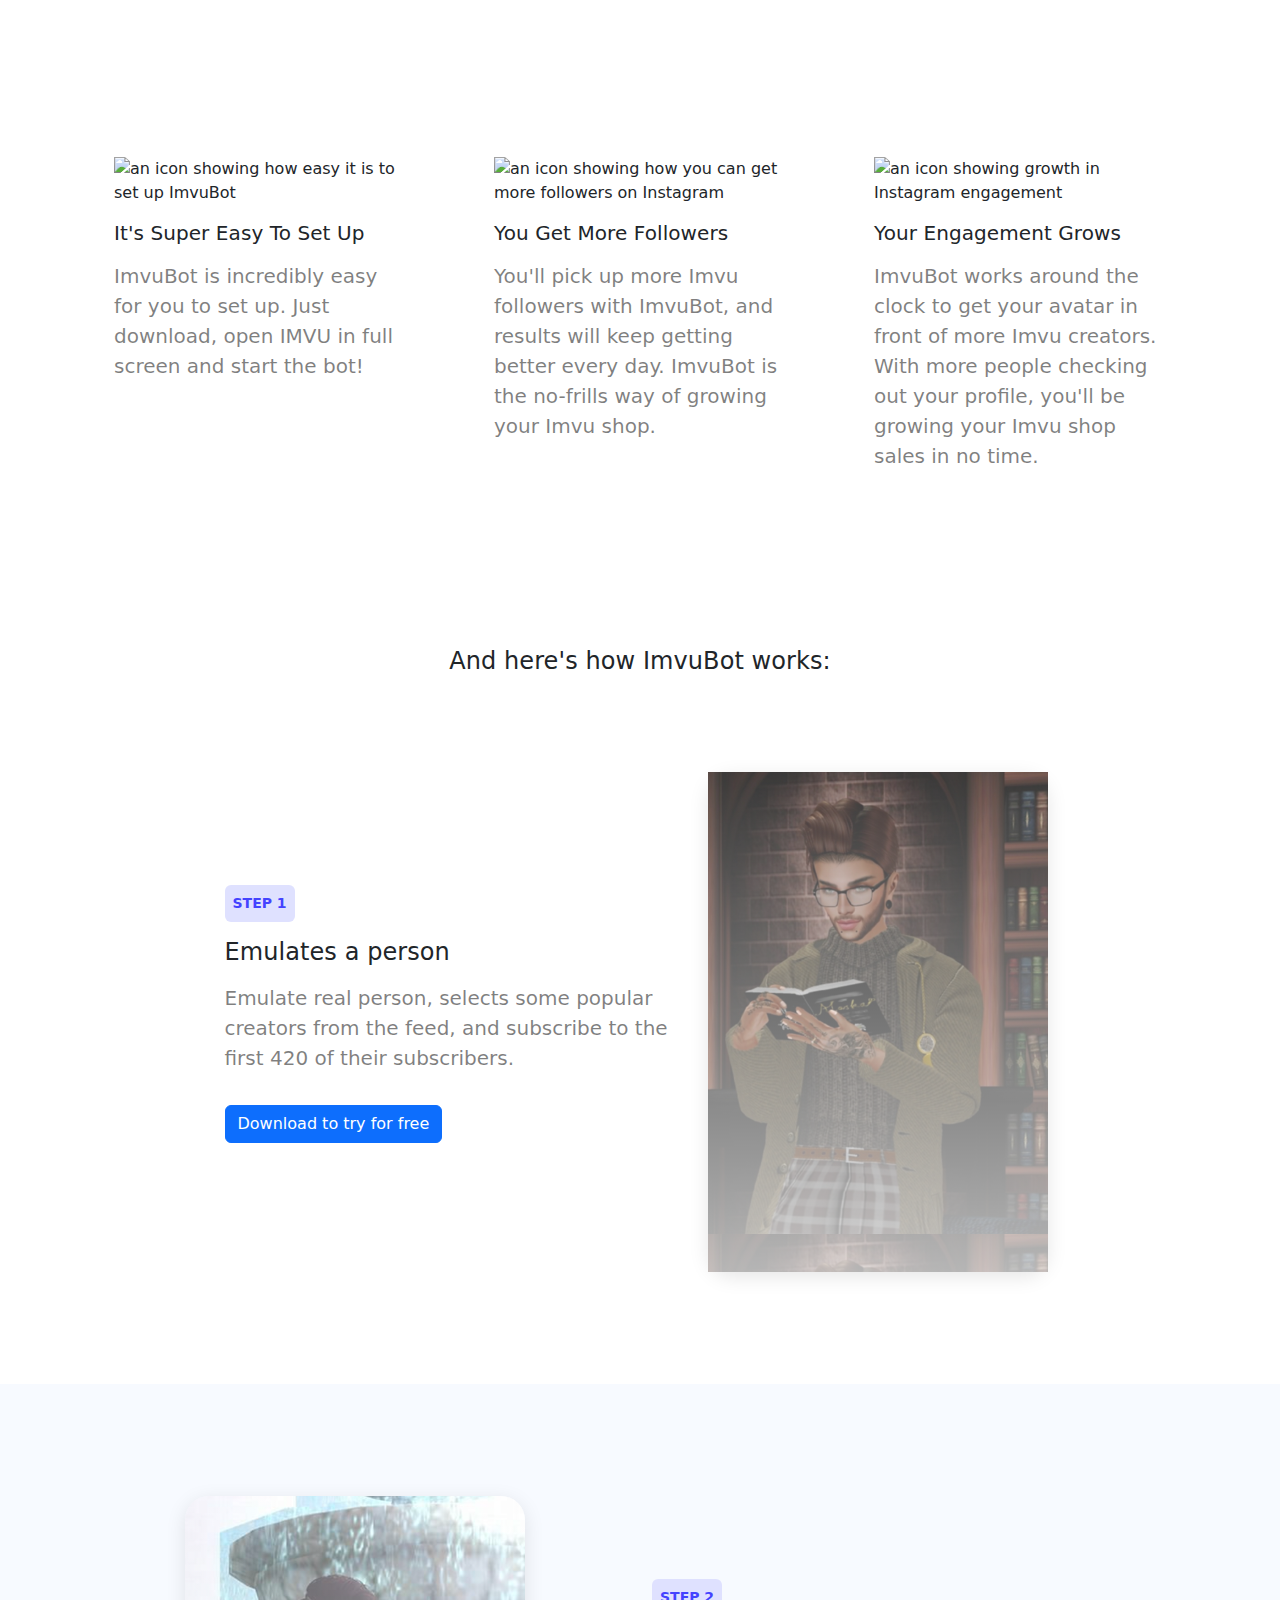
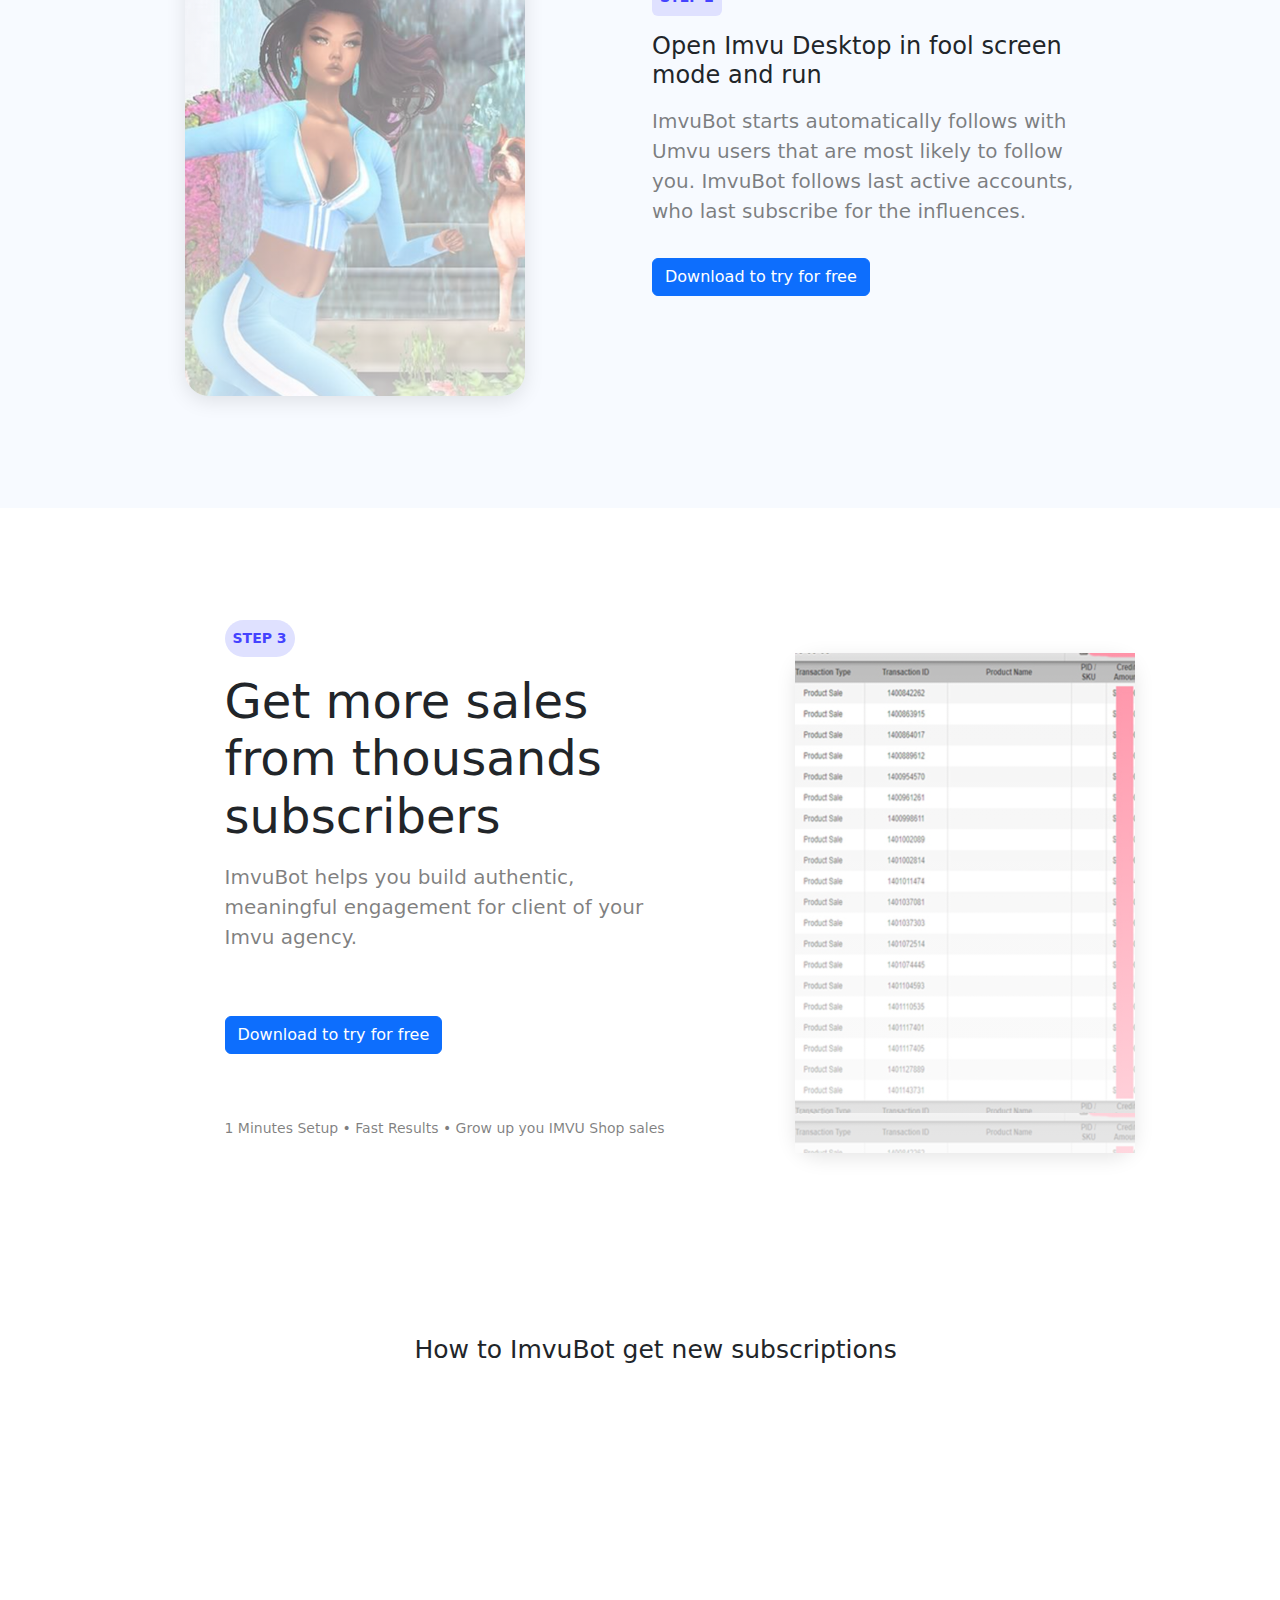
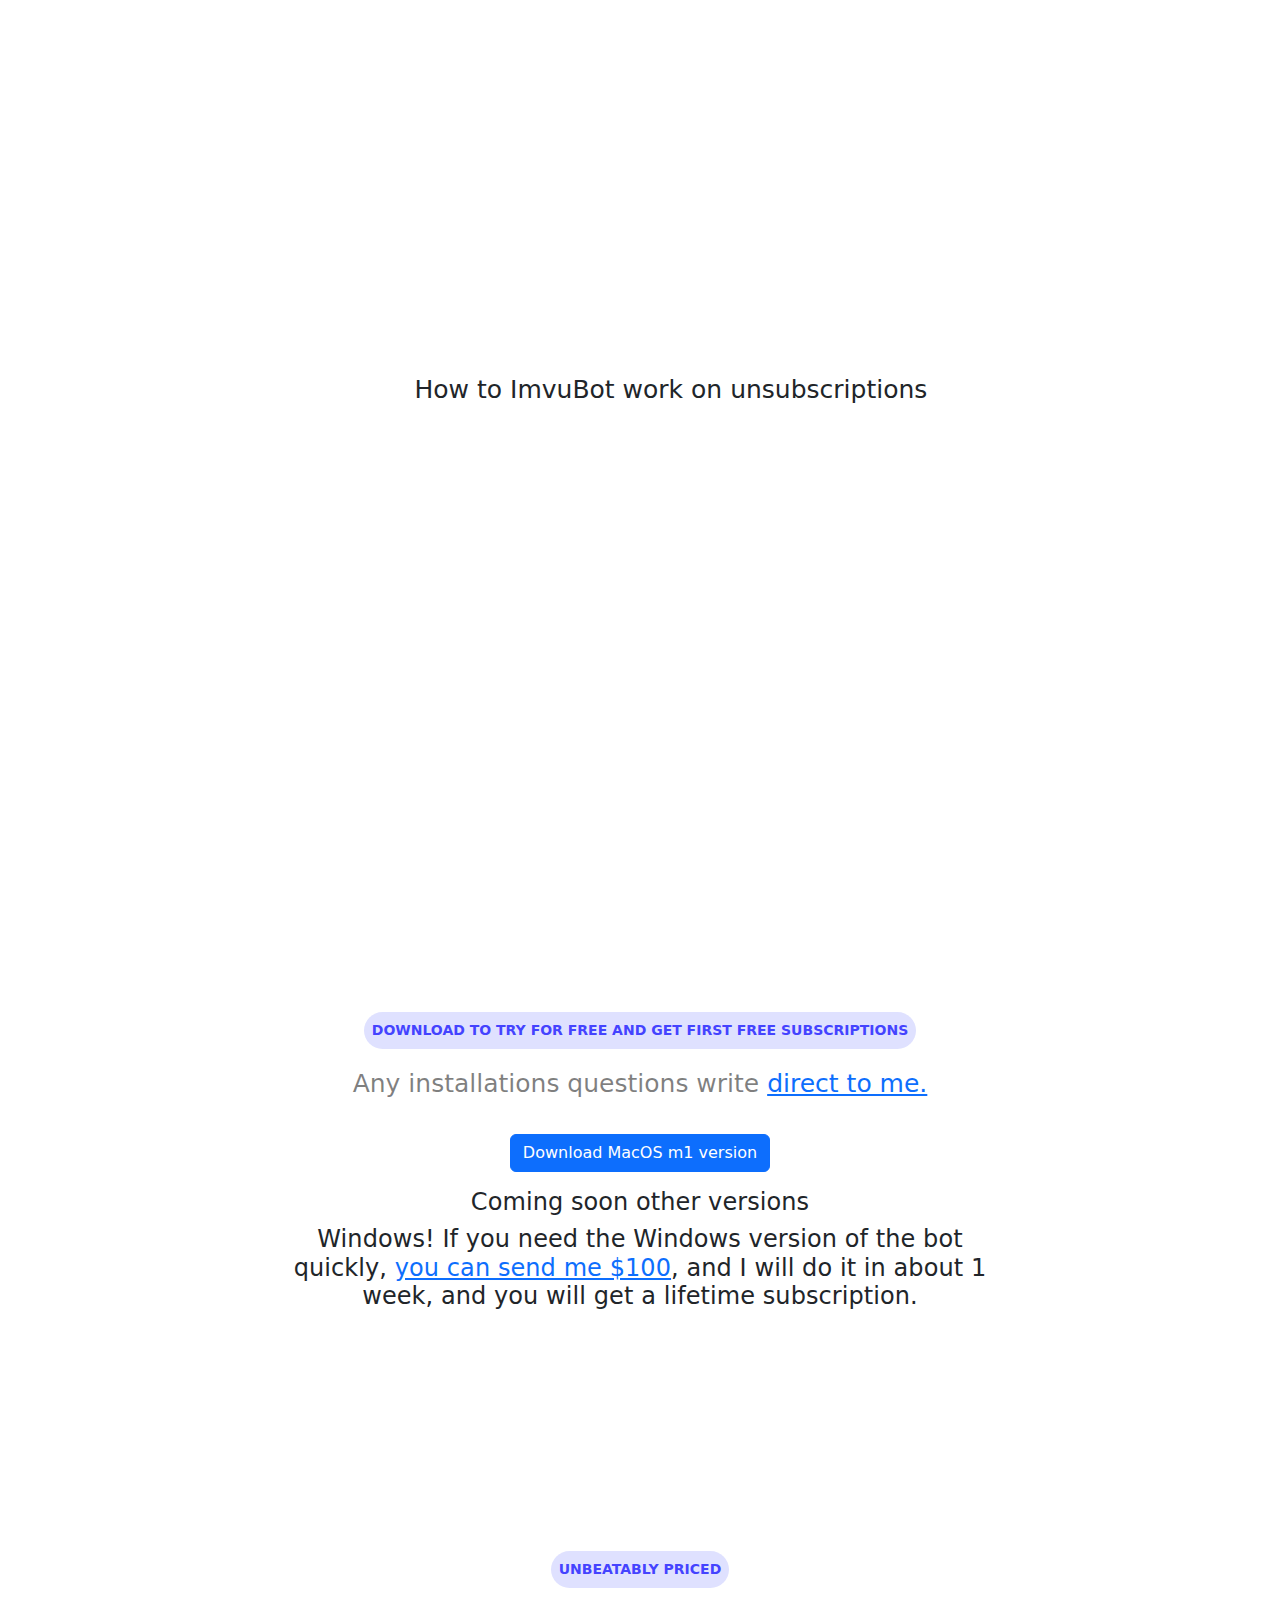
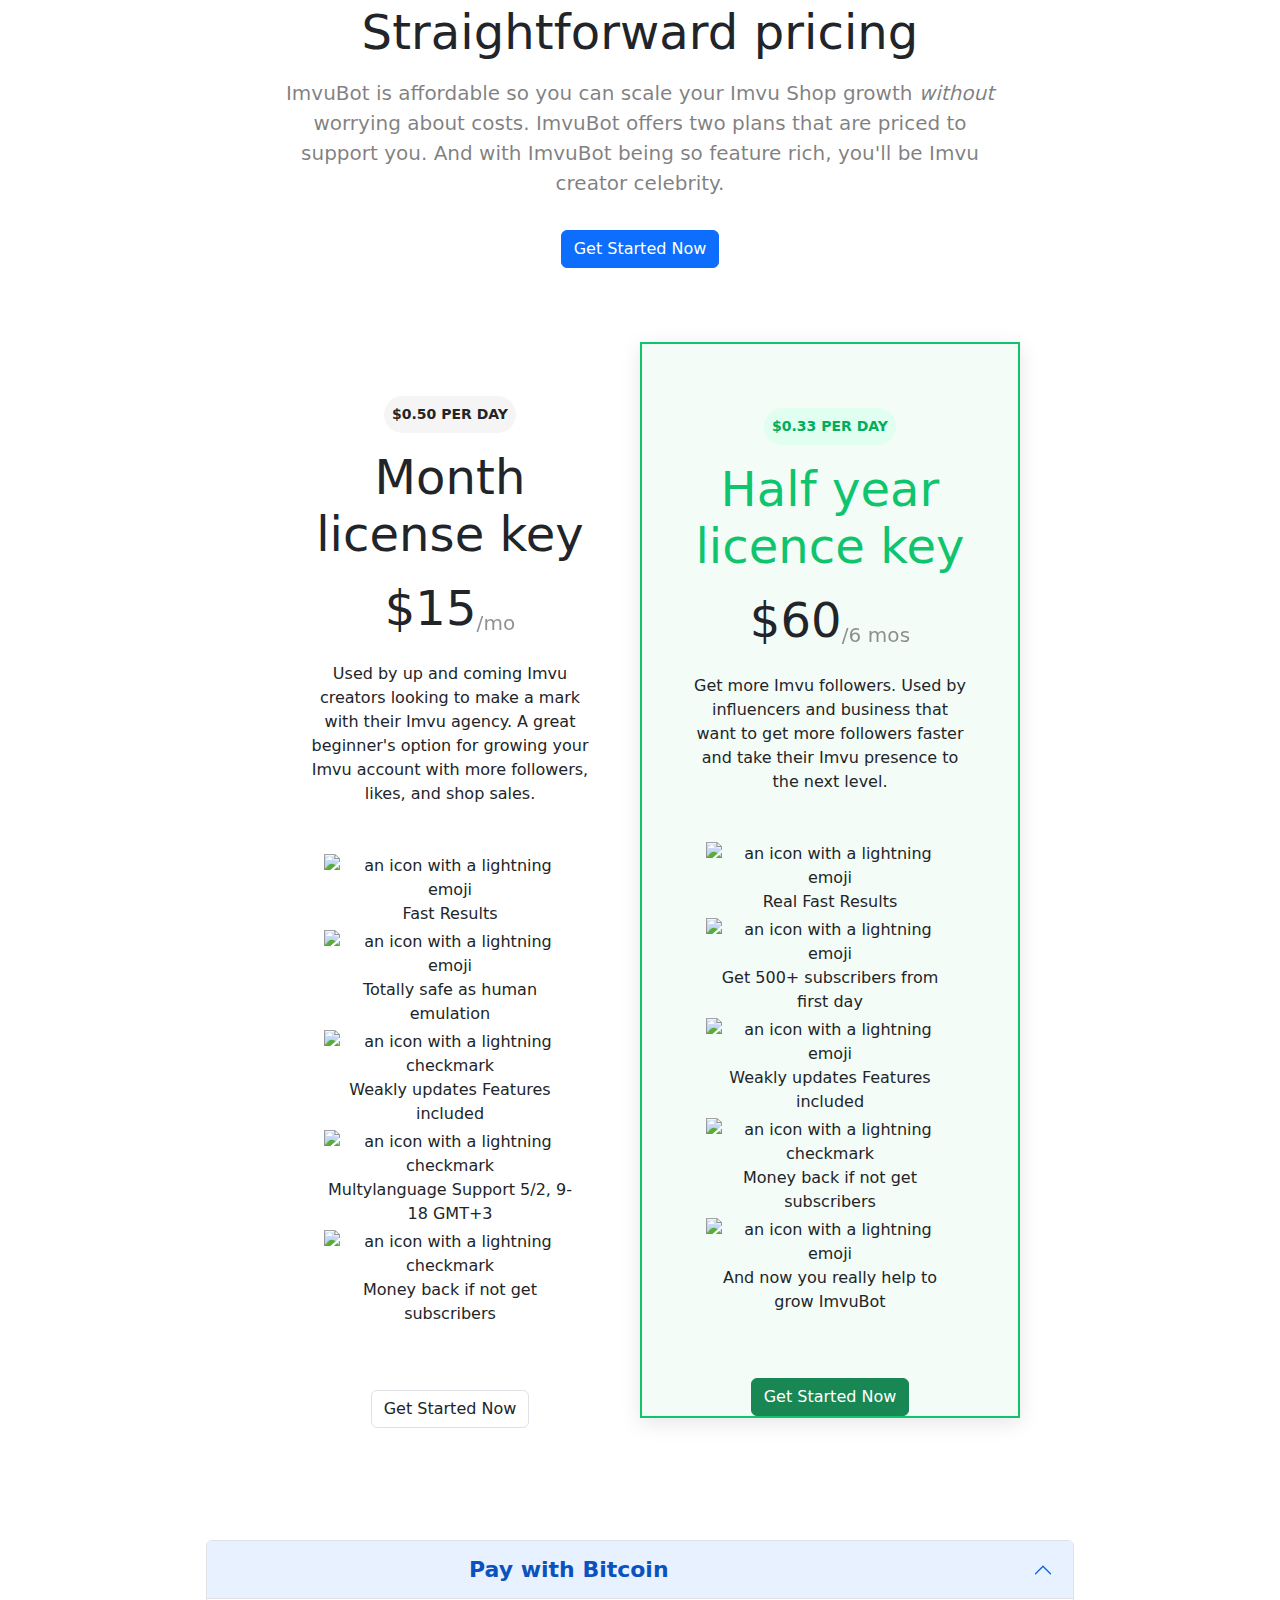
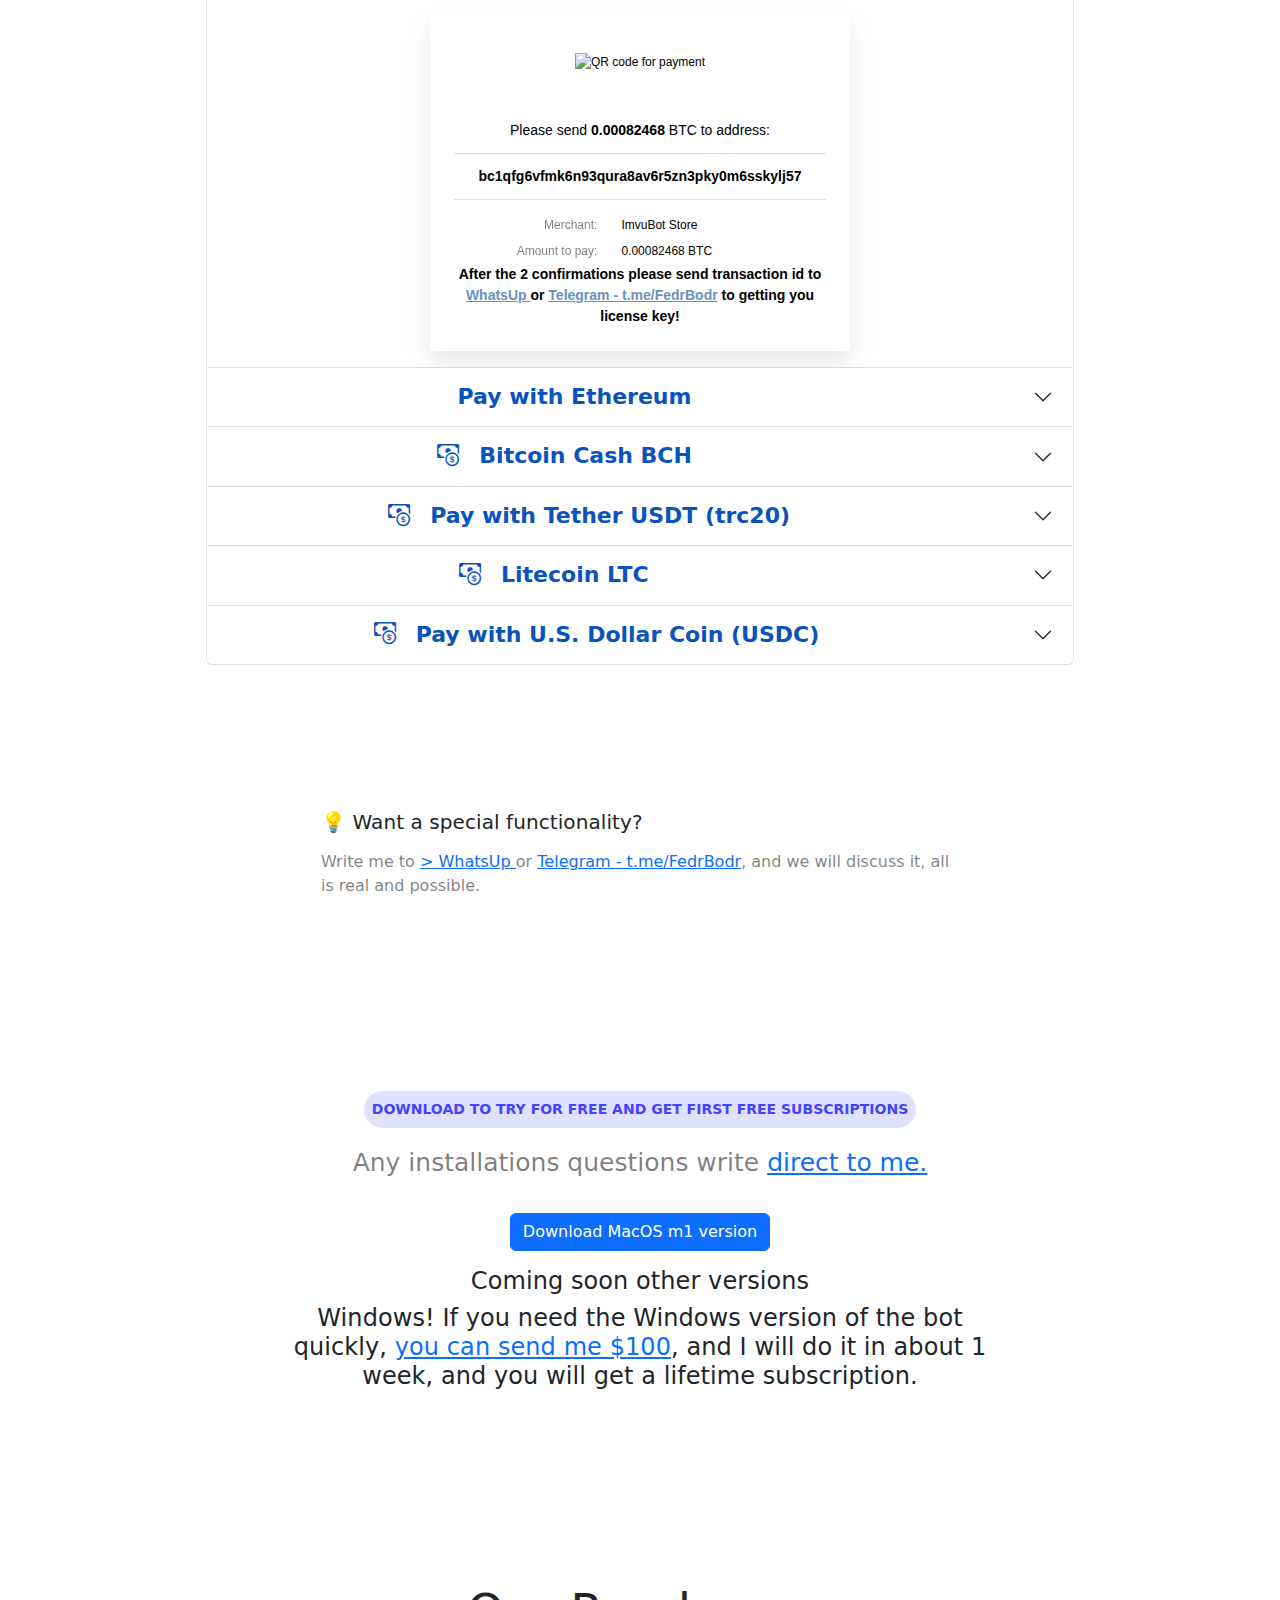
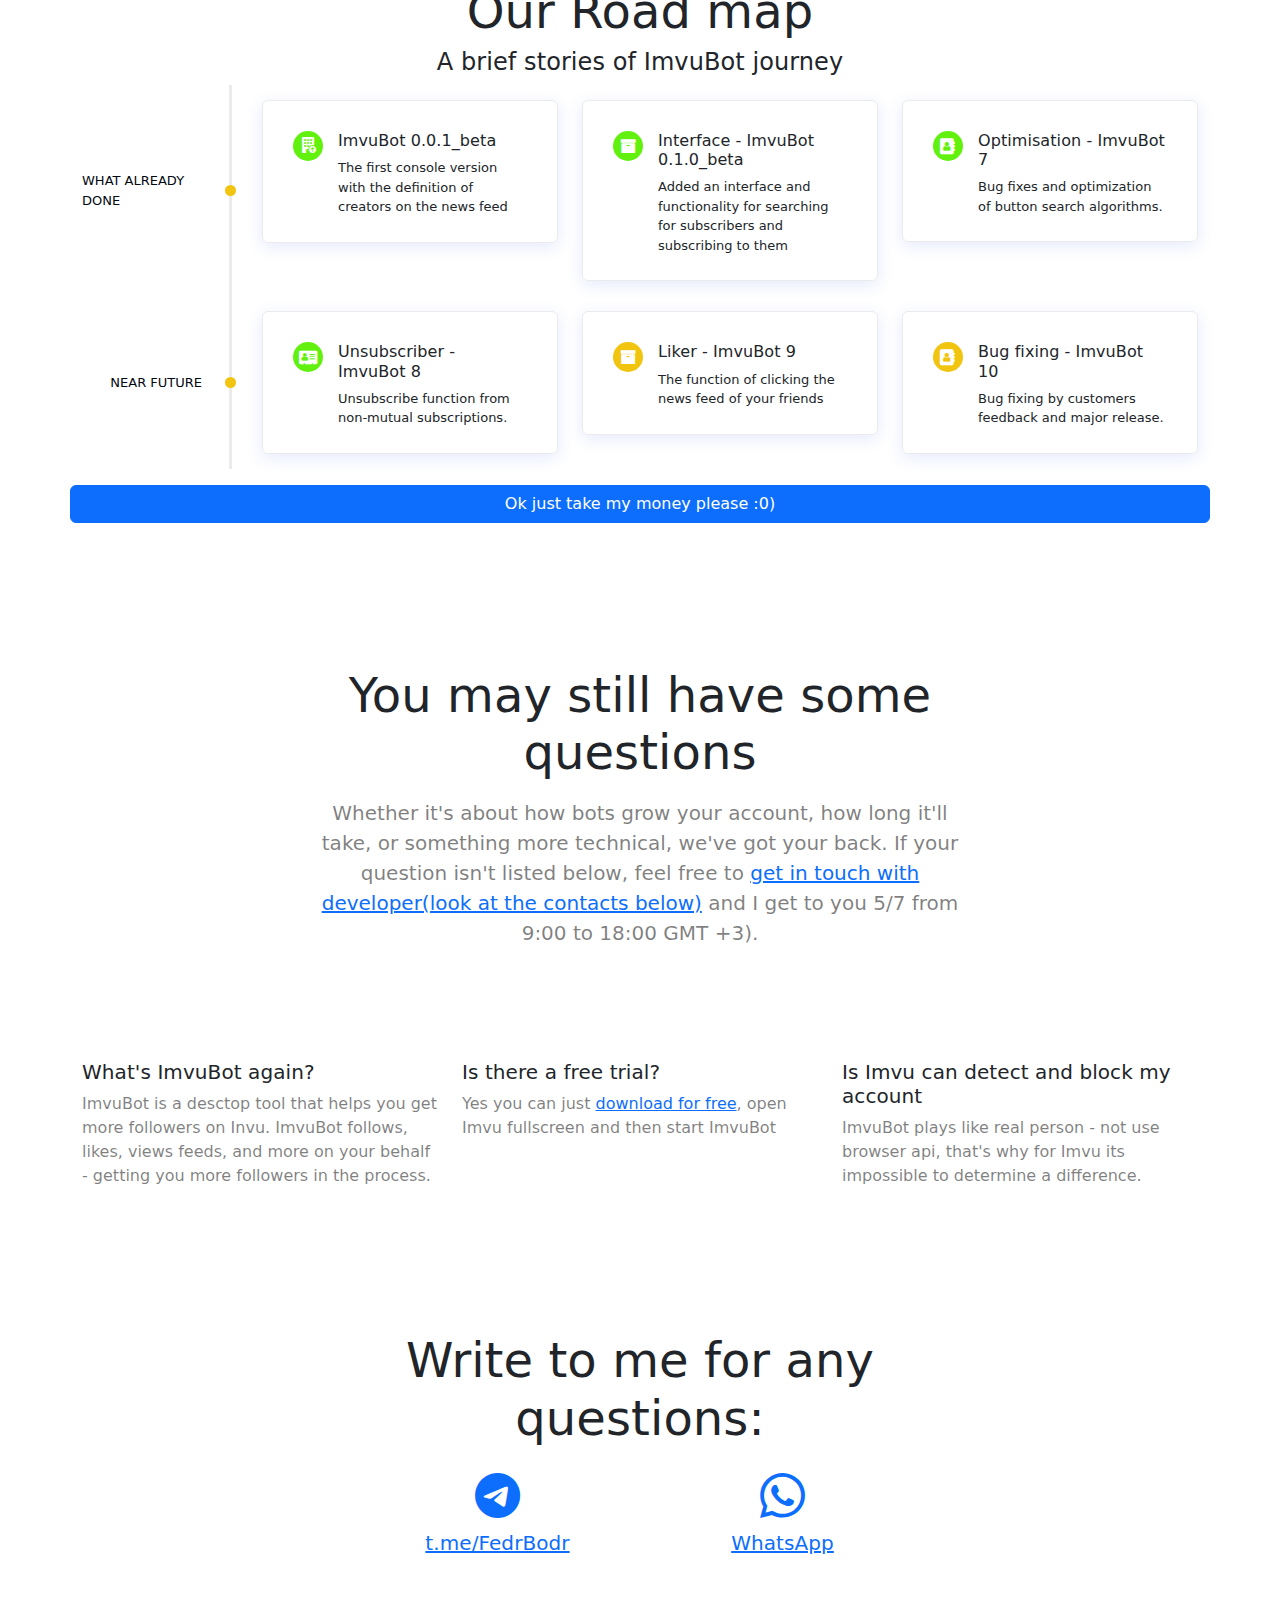
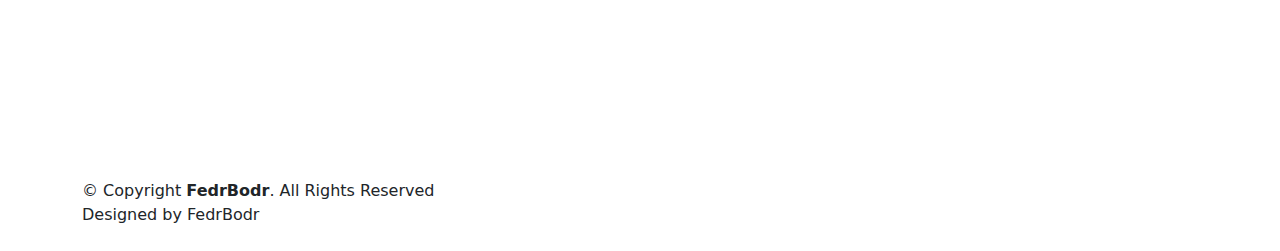
==== commit cff9ab6c: "Fix video download pdf" ====
--- a/index.html
+++ b/index.html
@@ -30,7 +30,7 @@
     </noscript>
     <!-- /Yandex.Metrika counter -->
 
-    <title>Get IMVU Followers Fast &amp; Grow Sales</title>
+    <title>Imvu Bot - get IMVU Followers Fast &amp; Grow Sales</title>
     <meta content="width=device-width, initial-scale=1" name="viewport">
     <meta name="description"
           content="Get more IMVU followers with the best IMVU growth bot. Simply download, open IMVU full screen, start bot and grow. Get followers faster now!">
@@ -293,7 +293,7 @@
                 <p class="lead">How to ImvuBot get new subscriptions</p>
             </div>
             <div id='vidWrapper' class="col-lg-10 offset-lg-1" style="width: 788px; height: 443px">
-                <iframe id="video-id-first"  frameborder="0" scrolling="no" marginheight="0" marginwidth="0" style="width: 788px; height: 443px" type="text/html"
+                <iframe id="video-id-first" frameborder="0" scrolling="no" marginheight="0" marginwidth="0" style="width: 788px; height: 443px" type="text/html"
                         src="https://www.youtube.com/embed/8ZekRS_4ixU?autoplay=0&fs=0&iv_load_policy=3&showinfo=0&rel=0&cc_load_policy=0&start=0&end=0">
                 </iframe>
             </div>
@@ -308,7 +308,8 @@
             </div>
 
             <div id='vidWrapper2' class="col-lg-10 offset-lg-1" style="width: 788px; height: 443px">
-                <iframe id="video-id-first2" frameborder="0" scrolling="no" marginheight="0" marginwidth="0" style="width: 788px; height: 443px" type="text/html"
+                <iframe id="video-id-first2" frameborder="0" scrolling="no" marginheight="0" marginwidth="0" style="width: 788px; height: 443px"
+                        type="text/html"
                         src="https://www.youtube.com/embed/NKhZbVxoqAw?autoplay=0&fs=0&iv_load_policy=3&showinfo=0&rel=0&cc_load_policy=0&start=0&end=0">
                 </iframe>
             </div>
@@ -319,11 +320,12 @@
         <br>
         <br>
         <div class="row align-items-center justify-content-center my-5">
-            <div class="col-md-12 col-lg-10 col-xl-8 text-left text-lg-center" >
+            <div class="col-md-12 col-lg-10 col-xl-8 text-left text-lg-center">
                 <div class="label py-2 px-2 mb-3 preheader">Download to try for free and get first free subscriptions</div>
                 <p class="lead text-black-50">Any installations questions write <a href="#footerContacts">direct to me.</a>
                 <div>
-                    <a class="my-3 btn btn-primary" href="assets/download/ImvuBot7MacM1.zip" onclick="ym(92055488,'reachGoal','clickDownloadM11'); return true;">
+                    <a class="my-3 btn btn-primary" href="assets/download/ImvuBot7MacM1.zip"
+                       onclick="ym(92055488,'reachGoal','clickDownloadM11'); return true;">
                         Download MacOS m1 version</a>
                 </div>
                 <h3>Coming soon other versions</h3>
@@ -399,7 +401,8 @@
                         </div>
 
                     </div>
-                    <div class="text-center"><a href="#headingOne" class="btn border" onclick="ym(92055488,'reachGoal','clickDownloadOnPricing1'); return true;">
+                    <div class="text-center"><a href="#headingOne" class="btn border"
+                                                onclick="ym(92055488,'reachGoal','clickDownloadOnPricing1'); return true;">
                         Get Started Now</a></div>
                 </div>
             </div>
@@ -570,10 +573,13 @@
 
                                                     <div class="paymentCaption">After the 2 confirmations please send transaction id to
                                                         <a target="_blank"
-                                                           onclick="ym(92055488,'reachGoal','clickWhatSapp'); return true;" href="https://web.whatsapp.com/send/?phone=79265803341&text=%D0%94%D0%B8%D0%BC%D0%B0+%D0%BF%D1%80%D0%B8%D0%B2%D0%B5%D1%82+%D1%80%D0%B0%D1%81%D1%81%D0%BA%D0%B0%D0%B6%D0%B8+%D0%BF%D0%BE%D0%B4%D1%80%D0%BE%D0%B1%D0%BD%D0%B5%D0%B5+%D0%BF%D1%80%D0%BE+%D1%82%D0%B2%D0%BE%D0%B9+%D0%BA%D1%80%D0%B0%D1%83%D0%B4%D1%84%D0%B0%D0%BD%D0%B4%D0%B8%D0%BD%D0%B3">
+                                                           onclick="ym(92055488,'reachGoal','clickWhatSapp'); return true;"
+                                                           href="https://web.whatsapp.com/send/?phone=79265803341&text=%D0%94%D0%B8%D0%BC%D0%B0+%D0%BF%D1%80%D0%B8%D0%B2%D0%B5%D1%82+%D1%80%D0%B0%D1%81%D1%81%D0%BA%D0%B0%D0%B6%D0%B8+%D0%BF%D0%BE%D0%B4%D1%80%D0%BE%D0%B1%D0%BD%D0%B5%D0%B5+%D0%BF%D1%80%D0%BE+%D1%82%D0%B2%D0%BE%D0%B9+%D0%BA%D1%80%D0%B0%D1%83%D0%B4%D1%84%D0%B0%D0%BD%D0%B4%D0%B8%D0%BD%D0%B3">
                                                             WhatsUp
                                                         </a>
-                                                        or <a target="_blank" onclick="ym(92055488,'reachGoal','clickTelegram'); return true;">Telegram - t.me/FedrBodr</a> to getting
+                                                        or <a href="https://t.me/FedrBodr" target="_blank"
+                                                              onclick="ym(92055488,'reachGoal','clickTelegram'); return true;">Telegram - t.me/FedrBodr</a> to
+                                                        getting
                                                         you license key!
                                                     </div>
 
@@ -621,10 +627,13 @@
 
                                                     <div class="paymentCaption">After the 2 confirmations please send transaction id to
                                                         <a target="_blank"
-                                                           onclick="ym(92055488,'reachGoal','clickWhatSapp'); return true;" href="https://web.whatsapp.com/send/?phone=79265803341&text=%D0%94%D0%B8%D0%BC%D0%B0+%D0%BF%D1%80%D0%B8%D0%B2%D0%B5%D1%82+%D1%80%D0%B0%D1%81%D1%81%D0%BA%D0%B0%D0%B6%D0%B8+%D0%BF%D0%BE%D0%B4%D1%80%D0%BE%D0%B1%D0%BD%D0%B5%D0%B5+%D0%BF%D1%80%D0%BE+%D1%82%D0%B2%D0%BE%D0%B9+%D0%BA%D1%80%D0%B0%D1%83%D0%B4%D1%84%D0%B0%D0%BD%D0%B4%D0%B8%D0%BD%D0%B3">
+                                                           onclick="ym(92055488,'reachGoal','clickWhatSapp'); return true;"
+                                                           href="https://web.whatsapp.com/send/?phone=79265803341&text=%D0%94%D0%B8%D0%BC%D0%B0+%D0%BF%D1%80%D0%B8%D0%B2%D0%B5%D1%82+%D1%80%D0%B0%D1%81%D1%81%D0%BA%D0%B0%D0%B6%D0%B8+%D0%BF%D0%BE%D0%B4%D1%80%D0%BE%D0%B1%D0%BD%D0%B5%D0%B5+%D0%BF%D1%80%D0%BE+%D1%82%D0%B2%D0%BE%D0%B9+%D0%BA%D1%80%D0%B0%D1%83%D0%B4%D1%84%D0%B0%D0%BD%D0%B4%D0%B8%D0%BD%D0%B3">
                                                             WhatsUp
                                                         </a>
-                                                        or <a target="_blank" onclick="ym(92055488,'reachGoal','clickTelegram'); return true;">Telegram - t.me/FedrBodr</a> to getting
+                                                        or <a target="_blank" href="https://t.me/FedrBodr"
+                                                              onclick="ym(92055488,'reachGoal','clickTelegram'); return true;">Telegram - t.me/FedrBodr</a> to
+                                                        getting
                                                         you license key!
                                                     </div>
 
@@ -673,10 +682,13 @@
 
                                                     <div class="paymentCaption">After the 2 confirmations please send transaction id to
                                                         <a target="_blank"
-                                                           onclick="ym(92055488,'reachGoal','clickWhatSapp'); return true;" href="https://web.whatsapp.com/send/?phone=79265803341&text=%D0%94%D0%B8%D0%BC%D0%B0+%D0%BF%D1%80%D0%B8%D0%B2%D0%B5%D1%82+%D1%80%D0%B0%D1%81%D1%81%D0%BA%D0%B0%D0%B6%D0%B8+%D0%BF%D0%BE%D0%B4%D1%80%D0%BE%D0%B1%D0%BD%D0%B5%D0%B5+%D0%BF%D1%80%D0%BE+%D1%82%D0%B2%D0%BE%D0%B9+%D0%BA%D1%80%D0%B0%D1%83%D0%B4%D1%84%D0%B0%D0%BD%D0%B4%D0%B8%D0%BD%D0%B3">
+                                                           onclick="ym(92055488,'reachGoal','clickWhatSapp'); return true;"
+                                                           href="https://web.whatsapp.com/send/?phone=79265803341&text=%D0%94%D0%B8%D0%BC%D0%B0+%D0%BF%D1%80%D0%B8%D0%B2%D0%B5%D1%82+%D1%80%D0%B0%D1%81%D1%81%D0%BA%D0%B0%D0%B6%D0%B8+%D0%BF%D0%BE%D0%B4%D1%80%D0%BE%D0%B1%D0%BD%D0%B5%D0%B5+%D0%BF%D1%80%D0%BE+%D1%82%D0%B2%D0%BE%D0%B9+%D0%BA%D1%80%D0%B0%D1%83%D0%B4%D1%84%D0%B0%D0%BD%D0%B4%D0%B8%D0%BD%D0%B3">
                                                             WhatsUp
                                                         </a>
-                                                        or <a target="_blank" onclick="ym(92055488,'reachGoal','clickTelegram'); return true;">Telegram - t.me/FedrBodr</a> to getting
+                                                        or <a target="_blank" href="https://t.me/FedrBodr"
+                                                              onclick="ym(92055488,'reachGoal','clickTelegram'); return true;">Telegram - t.me/FedrBodr</a> to
+                                                        getting
                                                         you license key!
                                                     </div>
 
@@ -724,10 +736,12 @@
                                                     </div>
                                                     <div class="paymentCaption">After the 2 confirmations please send transaction id to
                                                         <a target="_blank"
-                                                           onclick="ym(92055488,'reachGoal','clickWhatSapp'); return true;" href="https://web.whatsapp.com/send/?phone=79265803341&text=%D0%94%D0%B8%D0%BC%D0%B0+%D0%BF%D1%80%D0%B8%D0%B2%D0%B5%D1%82+%D1%80%D0%B0%D1%81%D1%81%D0%BA%D0%B0%D0%B6%D0%B8+%D0%BF%D0%BE%D0%B4%D1%80%D0%BE%D0%B1%D0%BD%D0%B5%D0%B5+%D0%BF%D1%80%D0%BE+%D1%82%D0%B2%D0%BE%D0%B9+%D0%BA%D1%80%D0%B0%D1%83%D0%B4%D1%84%D0%B0%D0%BD%D0%B4%D0%B8%D0%BD%D0%B3">
+                                                           onclick="ym(92055488,'reachGoal','clickWhatSapp'); return true;"
+                                                           href="https://web.whatsapp.com/send/?phone=79265803341&text=%D0%94%D0%B8%D0%BC%D0%B0+%D0%BF%D1%80%D0%B8%D0%B2%D0%B5%D1%82+%D1%80%D0%B0%D1%81%D1%81%D0%BA%D0%B0%D0%B6%D0%B8+%D0%BF%D0%BE%D0%B4%D1%80%D0%BE%D0%B1%D0%BD%D0%B5%D0%B5+%D0%BF%D1%80%D0%BE+%D1%82%D0%B2%D0%BE%D0%B9+%D0%BA%D1%80%D0%B0%D1%83%D0%B4%D1%84%D0%B0%D0%BD%D0%B4%D0%B8%D0%BD%D0%B3">
                                                             WhatsUp
                                                         </a>
-                                                        or <a target="_blank" onclick="ym(92055488,'reachGoal','clickTelegram'); return true;">Telegram - t.me/FedrBodr</a> to getting
+                                                        or <a target="_blank" href="https://t.me/FedrBodr" onclick="ym(92055488,'reachGoal','clickTelegram'); return true;">Telegram -
+                                                            t.me/FedrBodr</a> to getting
                                                         you license key!
                                                     </div>
 
@@ -776,10 +790,12 @@
 
                                                     <div class="paymentCaption">After the 2 confirmations please send transaction id to
                                                         <a target="_blank"
-                                                           onclick="ym(92055488,'reachGoal','clickWhatSapp'); return true;" href="https://web.whatsapp.com/send/?phone=79265803341&text=%D0%94%D0%B8%D0%BC%D0%B0+%D0%BF%D1%80%D0%B8%D0%B2%D0%B5%D1%82+%D1%80%D0%B0%D1%81%D1%81%D0%BA%D0%B0%D0%B6%D0%B8+%D0%BF%D0%BE%D0%B4%D1%80%D0%BE%D0%B1%D0%BD%D0%B5%D0%B5+%D0%BF%D1%80%D0%BE+%D1%82%D0%B2%D0%BE%D0%B9+%D0%BA%D1%80%D0%B0%D1%83%D0%B4%D1%84%D0%B0%D0%BD%D0%B4%D0%B8%D0%BD%D0%B3">
+                                                           onclick="ym(92055488,'reachGoal','clickWhatSapp'); return true;"
+                                                           href="https://web.whatsapp.com/send/?phone=79265803341&text=%D0%94%D0%B8%D0%BC%D0%B0+%D0%BF%D1%80%D0%B8%D0%B2%D0%B5%D1%82+%D1%80%D0%B0%D1%81%D1%81%D0%BA%D0%B0%D0%B6%D0%B8+%D0%BF%D0%BE%D0%B4%D1%80%D0%BE%D0%B1%D0%BD%D0%B5%D0%B5+%D0%BF%D1%80%D0%BE+%D1%82%D0%B2%D0%BE%D0%B9+%D0%BA%D1%80%D0%B0%D1%83%D0%B4%D1%84%D0%B0%D0%BD%D0%B4%D0%B8%D0%BD%D0%B3">
                                                             WhatsUp
                                                         </a>
-                                                        or <a target="_blank" onclick="ym(92055488,'reachGoal','clickTelegram'); return true;">Telegram - t.me/FedrBodr</a> to getting
+                                                        or <a target="_blank" href="https://t.me/FedrBodr" onclick="ym(92055488,'reachGoal','clickTelegram'); return true;">Telegram -
+                                                            t.me/FedrBodr</a> to getting
                                                         you license key!
                                                     </div>
 
@@ -828,10 +844,12 @@
 
                                                     <div class="paymentCaption">After the 2 confirmations please send transaction id to
                                                         <a target="_blank"
-                                                           onclick="ym(92055488,'reachGoal','clickWhatSapp'); return true;" href="https://web.whatsapp.com/send/?phone=79265803341&text=%D0%94%D0%B8%D0%BC%D0%B0+%D0%BF%D1%80%D0%B8%D0%B2%D0%B5%D1%82+%D1%80%D0%B0%D1%81%D1%81%D0%BA%D0%B0%D0%B6%D0%B8+%D0%BF%D0%BE%D0%B4%D1%80%D0%BE%D0%B1%D0%BD%D0%B5%D0%B5+%D0%BF%D1%80%D0%BE+%D1%82%D0%B2%D0%BE%D0%B9+%D0%BA%D1%80%D0%B0%D1%83%D0%B4%D1%84%D0%B0%D0%BD%D0%B4%D0%B8%D0%BD%D0%B3">
+                                                           onclick="ym(92055488,'reachGoal','clickWhatSapp'); return true;"
+                                                           href="https://web.whatsapp.com/send/?phone=79265803341&text=%D0%94%D0%B8%D0%BC%D0%B0+%D0%BF%D1%80%D0%B8%D0%B2%D0%B5%D1%82+%D1%80%D0%B0%D1%81%D1%81%D0%BA%D0%B0%D0%B6%D0%B8+%D0%BF%D0%BE%D0%B4%D1%80%D0%BE%D0%B1%D0%BD%D0%B5%D0%B5+%D0%BF%D1%80%D0%BE+%D1%82%D0%B2%D0%BE%D0%B9+%D0%BA%D1%80%D0%B0%D1%83%D0%B4%D1%84%D0%B0%D0%BD%D0%B4%D0%B8%D0%BD%D0%B3">
                                                             WhatsUp
                                                         </a>
-                                                        or <a target="_blank" onclick="ym(92055488,'reachGoal','clickTelegram'); return true;">Telegram - t.me/FedrBodr</a> to getting
+                                                        or <a target="_blank" href="https://t.me/FedrBodr" onclick="ym(92055488,'reachGoal','clickTelegram'); return true;">Telegram -
+                                                            t.me/FedrBodr</a> to getting
                                                         you license key!
                                                     </div>
 
@@ -855,7 +873,8 @@
                                                             href="https://web.whatsapp.com/send/?phone=79265803341&text=I found you contact at ImvuBot site, i have a question:">>
                         WhatsUp
                     </a>
-                        or <a target="_blank" onclick="ym(92055488,'reachGoal','clickTelegram'); return true;">Telegram - t.me/FedrBodr</a>, and we will discuss it, all is real and possible.</p>
+                        or <a target="_blank" href="https://t.me/FedrBodr" onclick="ym(92055488,'reachGoal','clickTelegram'); return true;">Telegram - t.me/FedrBodr</a>, and we will discuss
+                        it, all is real and possible.</p>
                 </div>
             </div>
         </div>
@@ -868,14 +887,15 @@
                 <div class="label py-2 px-2 mb-3 preheader">Download to try for free and get first free subscriptions</div>
                 <p class="lead text-black-50">Any installations questions write <a href="#footerContacts">direct to me.</a>
                 <div>
-                    <a class="my-3 btn btn-primary" href="assets/download/ImvuBot7MacM1.zip" onclick="ym(92055488,'reachGoal','clickDownloadM12'); return true;">
+                    <a class="my-3 btn btn-primary" href="assets/download/ImvuBot7MacM1.zip"
+                       onclick="ym(92055488,'reachGoal','clickDownloadM12'); return true;">
                         Download MacOS m1 version</a>
                 </div>
                 <h3>Coming soon other versions</h3>
                 <div>
                     <h3 class="mb-3">Windows! If you need the Windows version of the bot quickly,
                         <a href="#cryptoRequisites" onclick="ym(92055488,'reachGoal','click100'); return true;">
-                        you can send me $100</a>, and I
+                            you can send me $100</a>, and I
                         will do it in about 1 week, and you will get a lifetime subscription.</h3>
                 </div>
             </div>
@@ -1028,16 +1048,18 @@
         </div>
         <div class="row justify-content-center text-left text-lg-center">
             <div class="col-md-3 icon-box align-middle">
-                <a target="_blank" onclick="ym(92055488,'reachGoal','clickTelegram'); return true;"><i class="bi bi-telegram"></i></a>
-                <a target="_blank" onclick="ym(92055488,'reachGoal','clickTelegram'); return true;"><h4>t.me/FedrBodr</h4></a>
+                <a target="_blank" href="https://t.me/FedrBodr" onclick="ym(92055488,'reachGoal','clickTelegram'); return true;"><i class="bi bi-telegram"></i></a>
+                <a target="_blank" href="https://t.me/FedrBodr" onclick="ym(92055488,'reachGoal','clickTelegram'); return true;"><h4>t.me/FedrBodr</h4></a>
             </div>
             <div class="col-md-3 icon-box">
                 <a target="_blank"
-                   onclick="ym(92055488,'reachGoal','clickWhatSapp'); return true;" href="https://web.whatsapp.com/send/?phone=79265803341&text=I found you contact at ImvuBot site, i have a question:">
+                   onclick="ym(92055488,'reachGoal','clickWhatSapp'); return true;"
+                   href="https://web.whatsapp.com/send/?phone=79265803341&text=I found you contact at ImvuBot site, i have a question:">
                     <i class="bi bi-whatsapp"></i>
                 </a>
                 <a target="_blank"
-                   onclick="ym(92055488,'reachGoal','clickWhatSapp'); return true;" href="https://web.whatsapp.com/send/?phone=79265803341&text=I found you contact at ImvuBot site, i have a question:">
+                   onclick="ym(92055488,'reachGoal','clickWhatSapp'); return true;"
+                   href="https://web.whatsapp.com/send/?phone=79265803341&text=I found you contact at ImvuBot site, i have a question:">
                     <h4>WhatsApp</h4>
                 </a>
             </div>
@@ -1084,14 +1106,7 @@
     <i class="fas fa-arrow-up"></i>
 </button>
 
-<div id="mouseposition-extension-element-full-container" style="position: fixed; inset: 0px; pointer-events: none; z-index: 2147483647; font-weight: 400;">
-    <div id="mouseposition-extension-element-rect-display"
-         style="display: none; position: absolute; background: rgba(255, 255, 255, 0.7); outline: black solid 1px; font-size: 12px; z-index: 2147483647; justify-content: center; align-items: center; user-select: none; cursor: default; color: rgb(0, 0, 0); font-family: &quot;Helvetica Neue&quot;, Helvetica, Arial, sans-serif; width: 0px; height: 0px;">
-        <pre style="flex: 1 1 0%; text-align: center; background-color: rgba(255, 255, 255, 0.7); color: rgb(0, 0, 0); min-width: 42px; min-height: 12px; transition: all 1s ease 0s;"></pre>
-    </div>
-    <pre id="mouseposition-extension-element-coordinate-display"
-         style="position: absolute; display: none; background: rgb(255, 255, 255); font-size: 12px; line-height: 14px; border-radius: 3px; border-width: 1px; border-color: rgb(34, 34, 34) black rgb(51, 51, 51); border-style: solid; padding: 3px; z-index: 2147483647; color: rgb(34, 34, 34); user-select: none; cursor: default; font-family: &quot;Helvetica Neue&quot;, Helvetica, Arial, sans-serif;"></pre>
-</div>
+
 <footer id="footer">
     <div class="container py-4">
         <div class="copyright">
@@ -1157,8 +1172,8 @@
     var src = document.getElementById("video-id-first").getAttribute("src");
     //splitting to get the videoId from src.
     var partsArr = src.split("/");
-    var videoSource = partsArr[partsArr.length -1 ].split("?");
-    var videoId = videoSource[videoSource.length -2 ];
+    var videoSource = partsArr[partsArr.length - 1].split("?");
+    var videoId = videoSource[videoSource.length - 2];
 
 
     var player2;
@@ -1167,18 +1182,17 @@
     var src2 = document.getElementById("video-id-first2").getAttribute("src");
     //splitting to get the videoId from src.
     var partsArr2 = src2.split("/");
-    var videoSource2 = partsArr2[partsArr2.length -1 ].split("?");
-    var videoId2 = videoSource2[videoSource2.length -2 ];
-
+    var videoSource2 = partsArr2[partsArr2.length - 1].split("?");
+    var videoId2 = videoSource2[videoSource2.length - 2];
 
 
     function onYouTubeIframeAPIReady() {
         player = new YT.Player('vidWrapper', {
-            height:height,
+            height: height,
             width: width,
             videoId: videoId,
             events: {
-                'onStateChange': function(event) {
+                'onStateChange': function (event) {
                     if (event.data == YT.PlayerState.PLAYING) {
                         startVideo(1);
                     }
@@ -1190,11 +1204,11 @@
         });
 
         player2 = new YT.Player('vidWrapper2', {
-            height:height,
+            height: height,
             width: width,
             videoId: videoId2,
             events: {
-                'onStateChange': function(event) {
+                'onStateChange': function (event) {
                     if (event.data == YT.PlayerState.PLAYING) {
                         startVideo(2);
                     }
@@ -1205,15 +1219,18 @@
             }
         });
     }
+
     function startVideo(i) {
-        if(i===1){
-            print('Cliked');ym(92055488,'reachGoal','clickSubscriptionsVideo');
-        }else{
-            print('Cliked');ym(92055488,'reachGoal','clickUnsubscriptionsVideo');
+        if (i === 1) {
+            ym(92055488, 'reachGoal', 'clickSubscriptionsVideo');
+        } else {
+            ym(92055488, 'reachGoal', 'clickUnsubscriptionsVideo');
+
         }
         /*//write your functionality here.
         alert('Video Started' +i);*/
     }
+
     function stopVideo() {
         //write your functionality here.
 
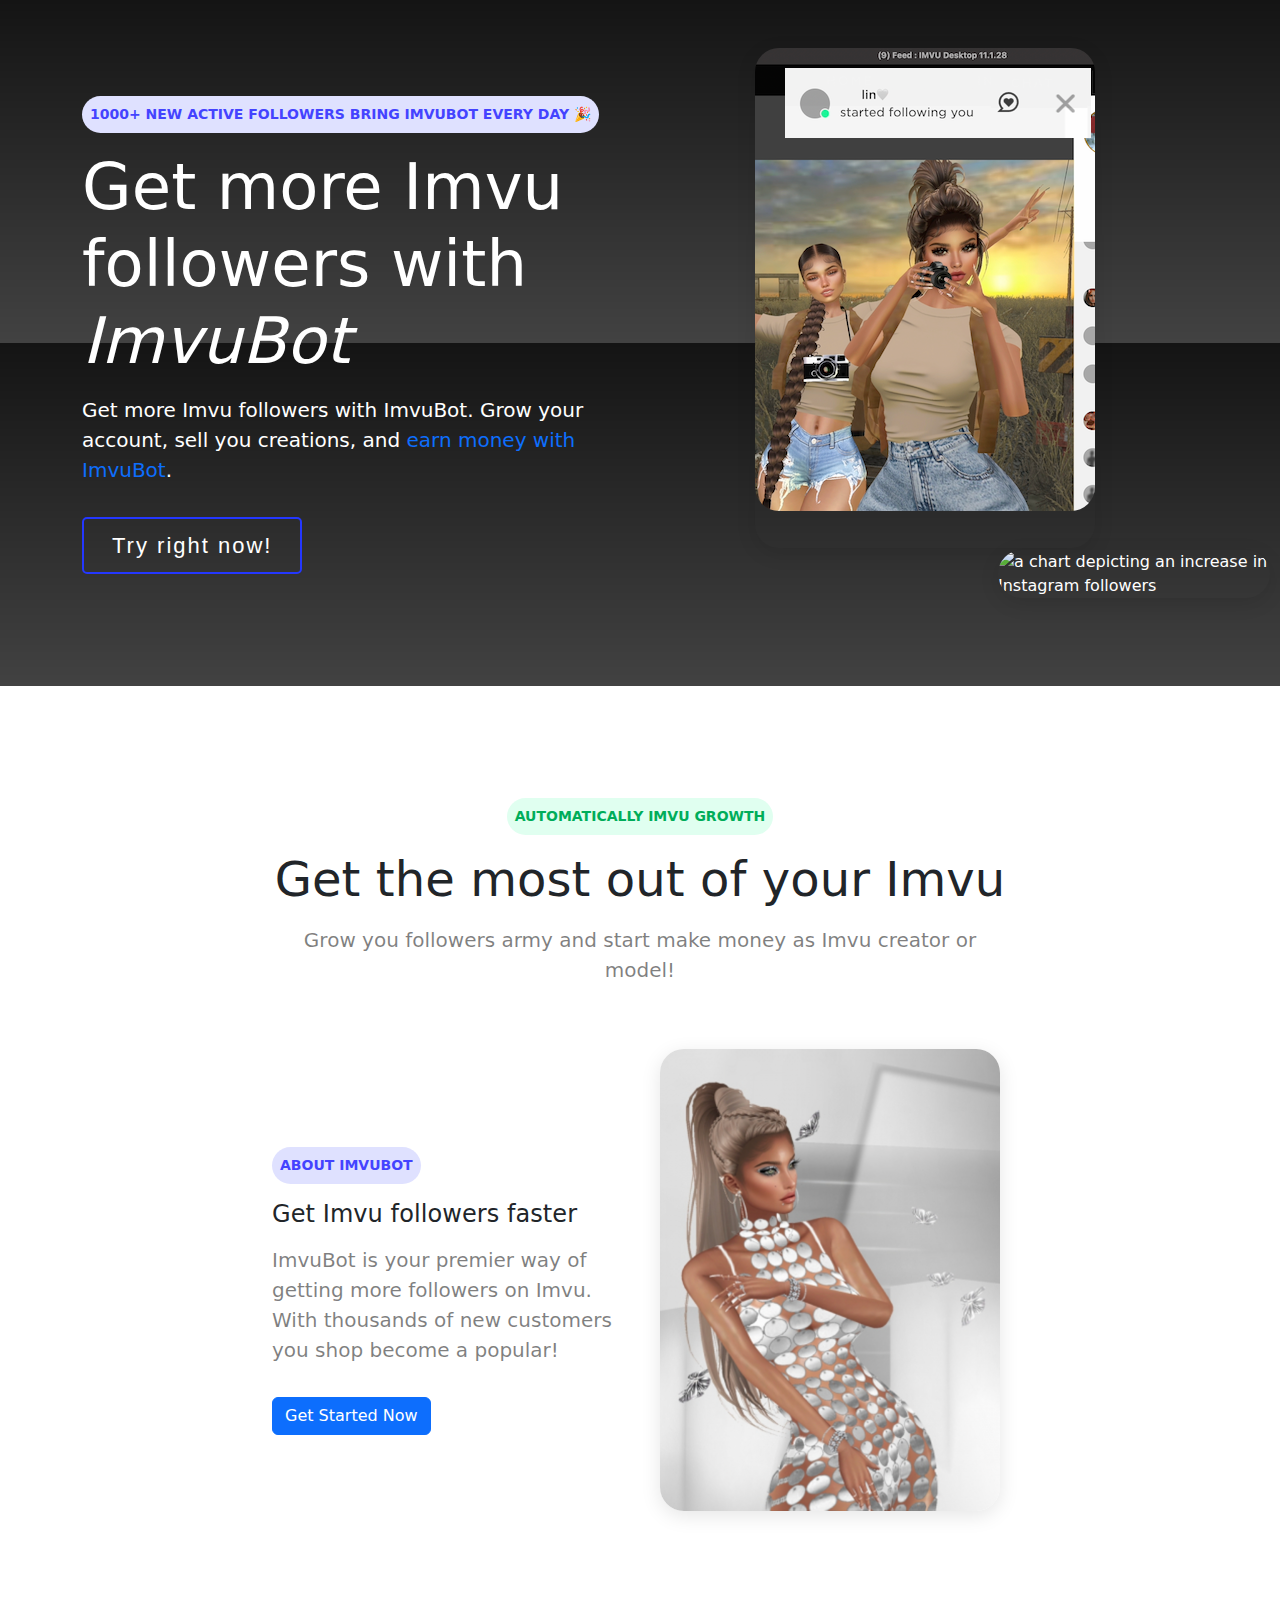
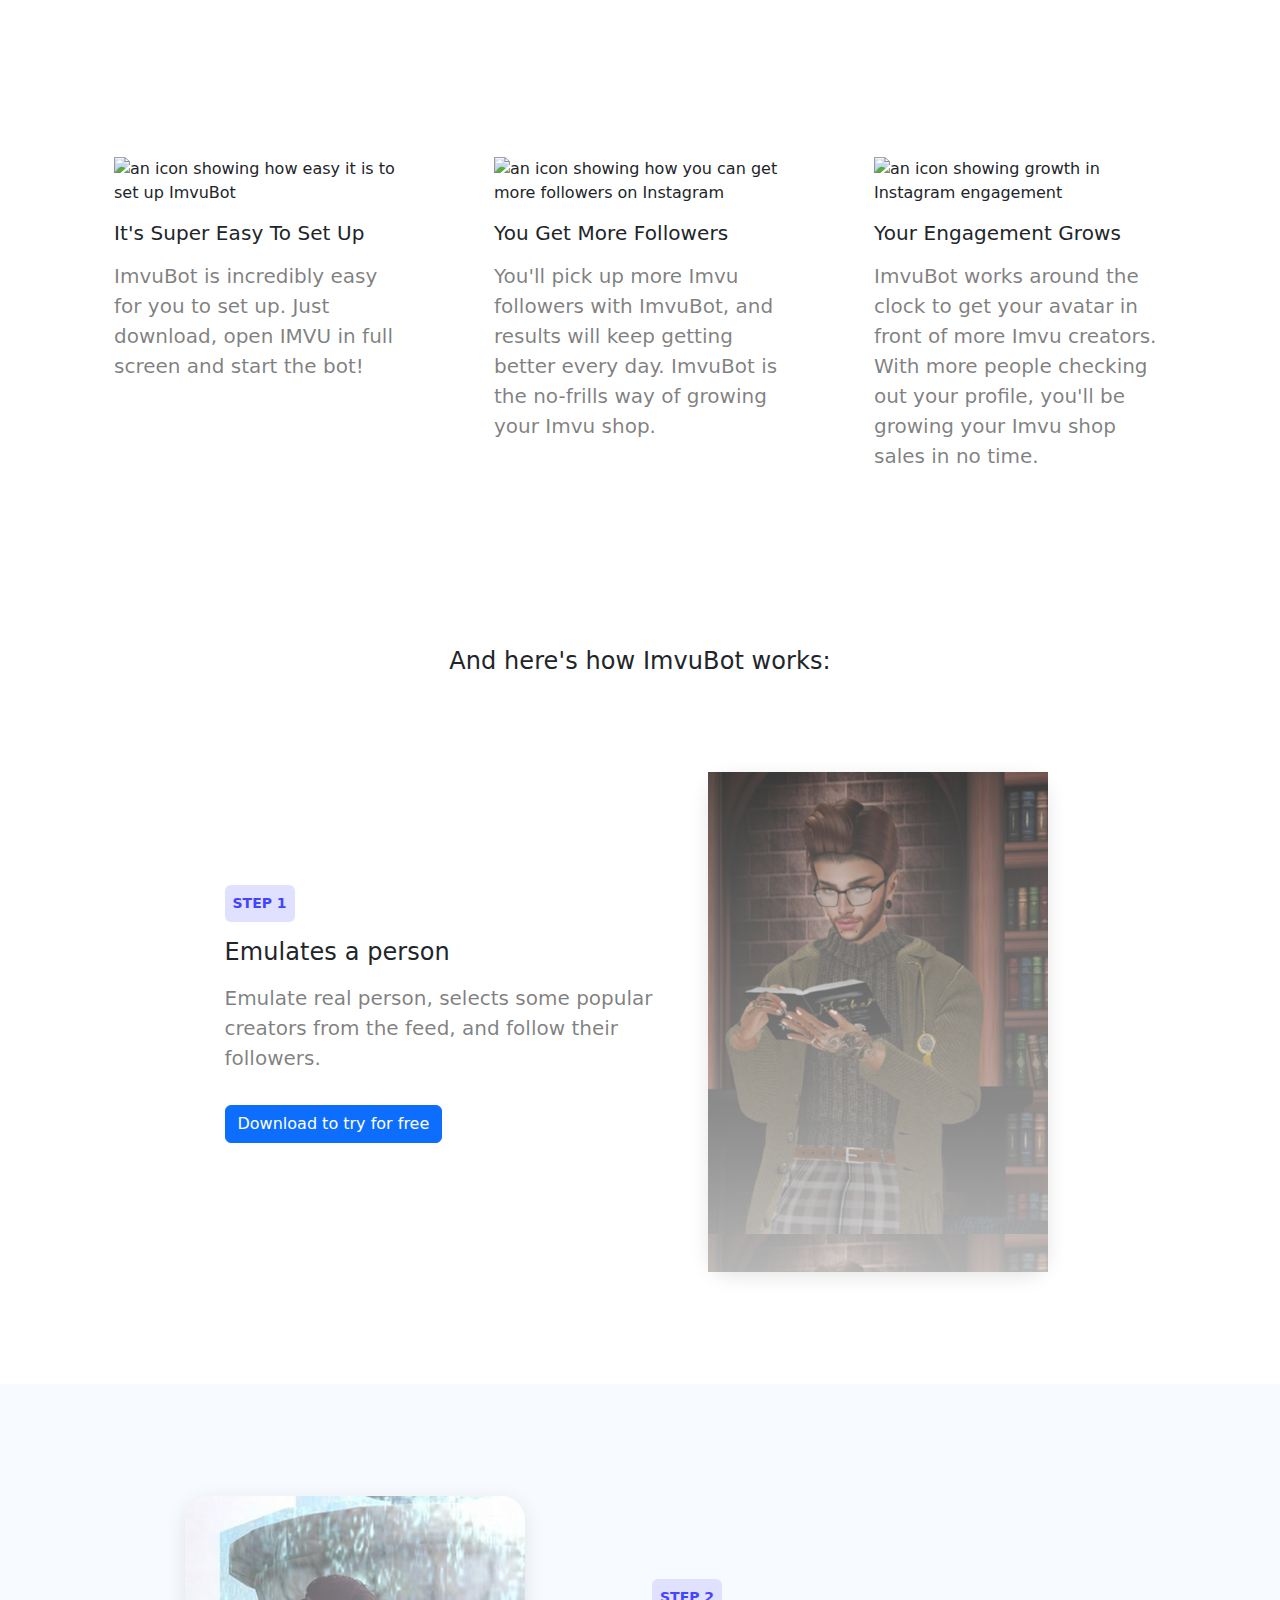
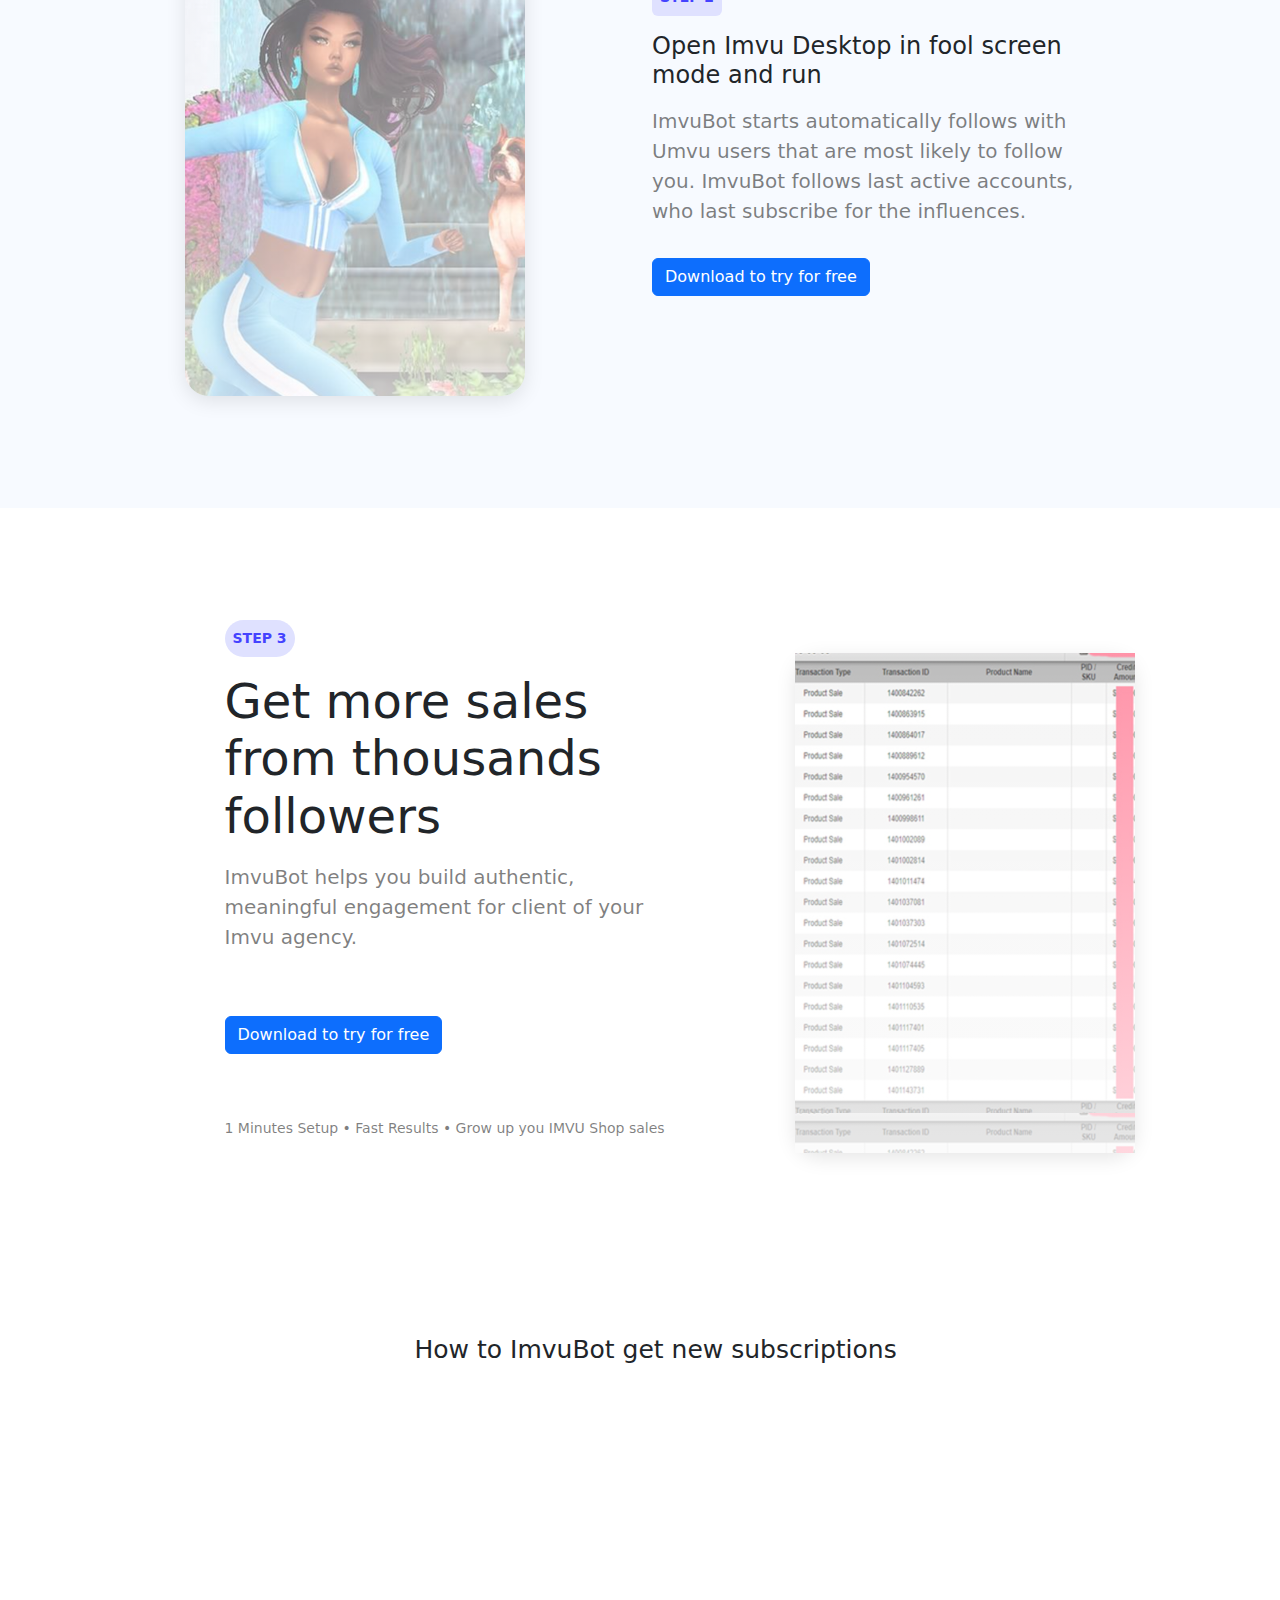
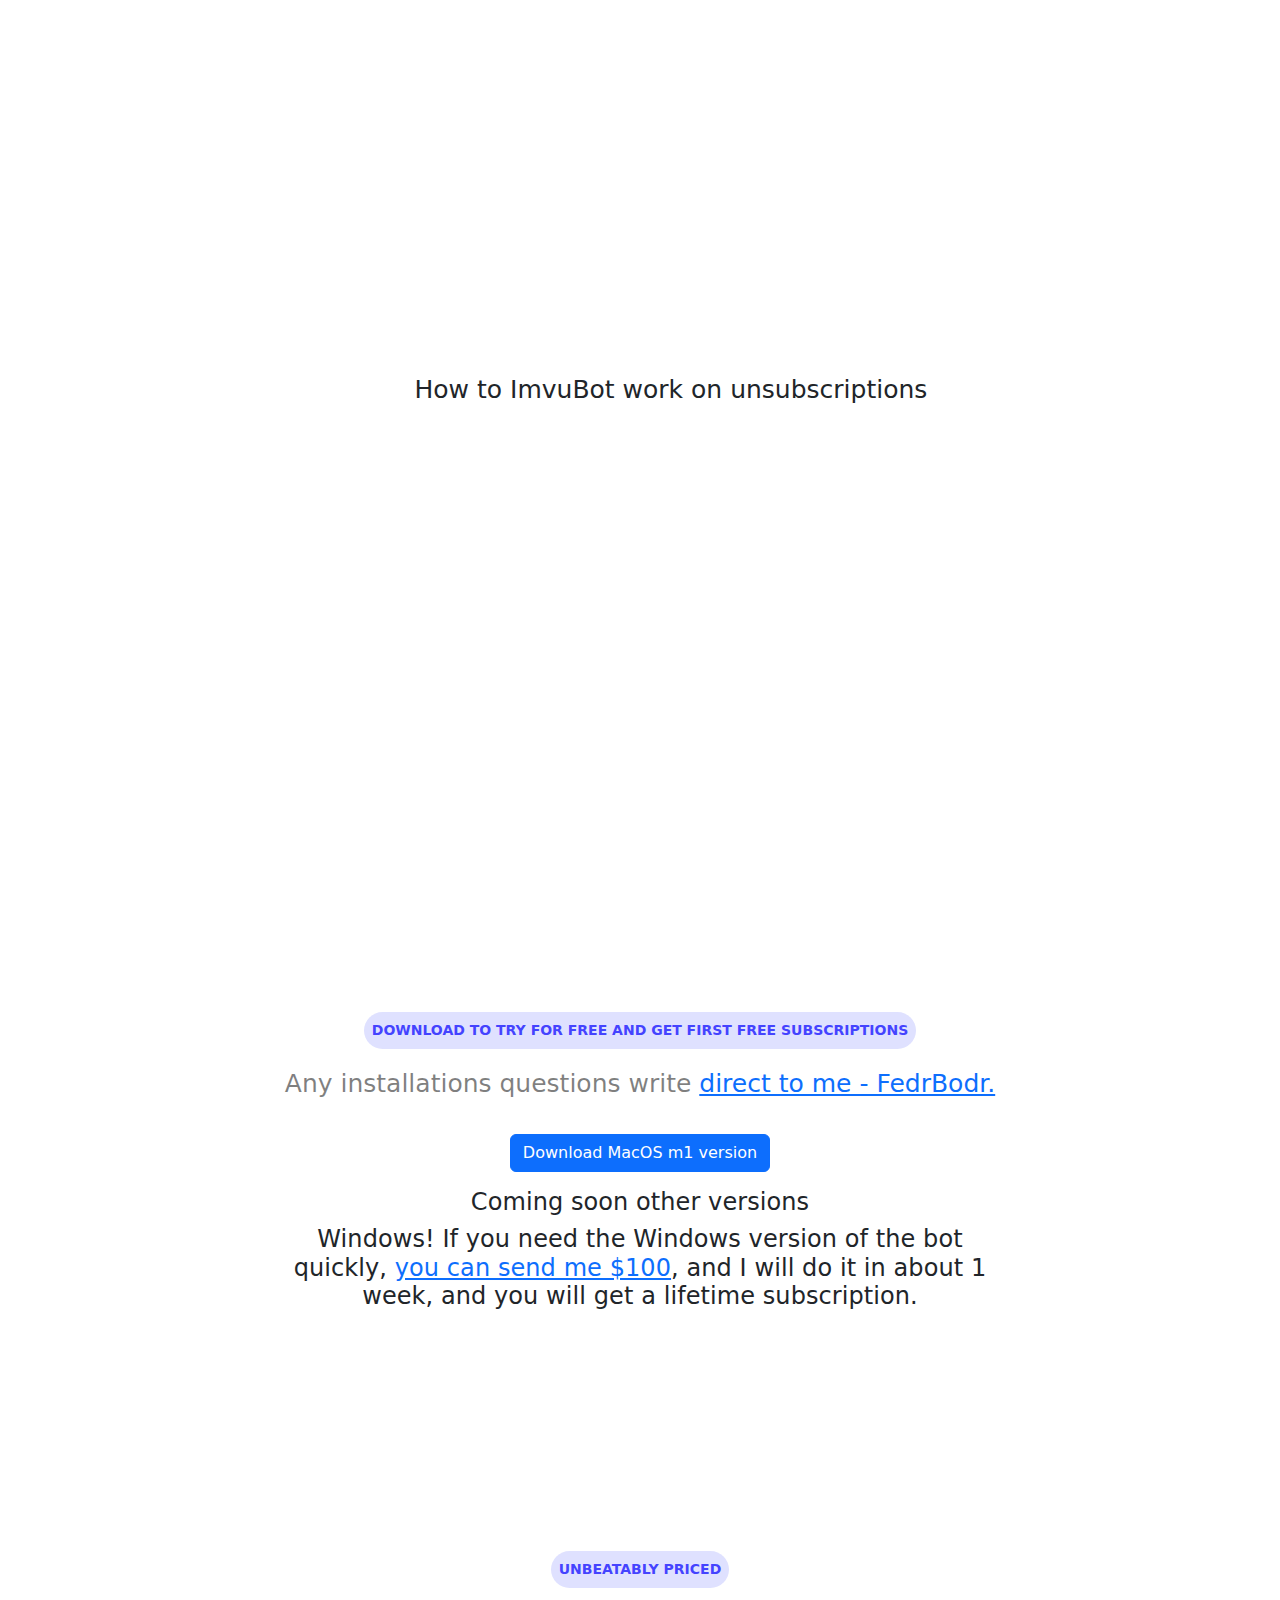
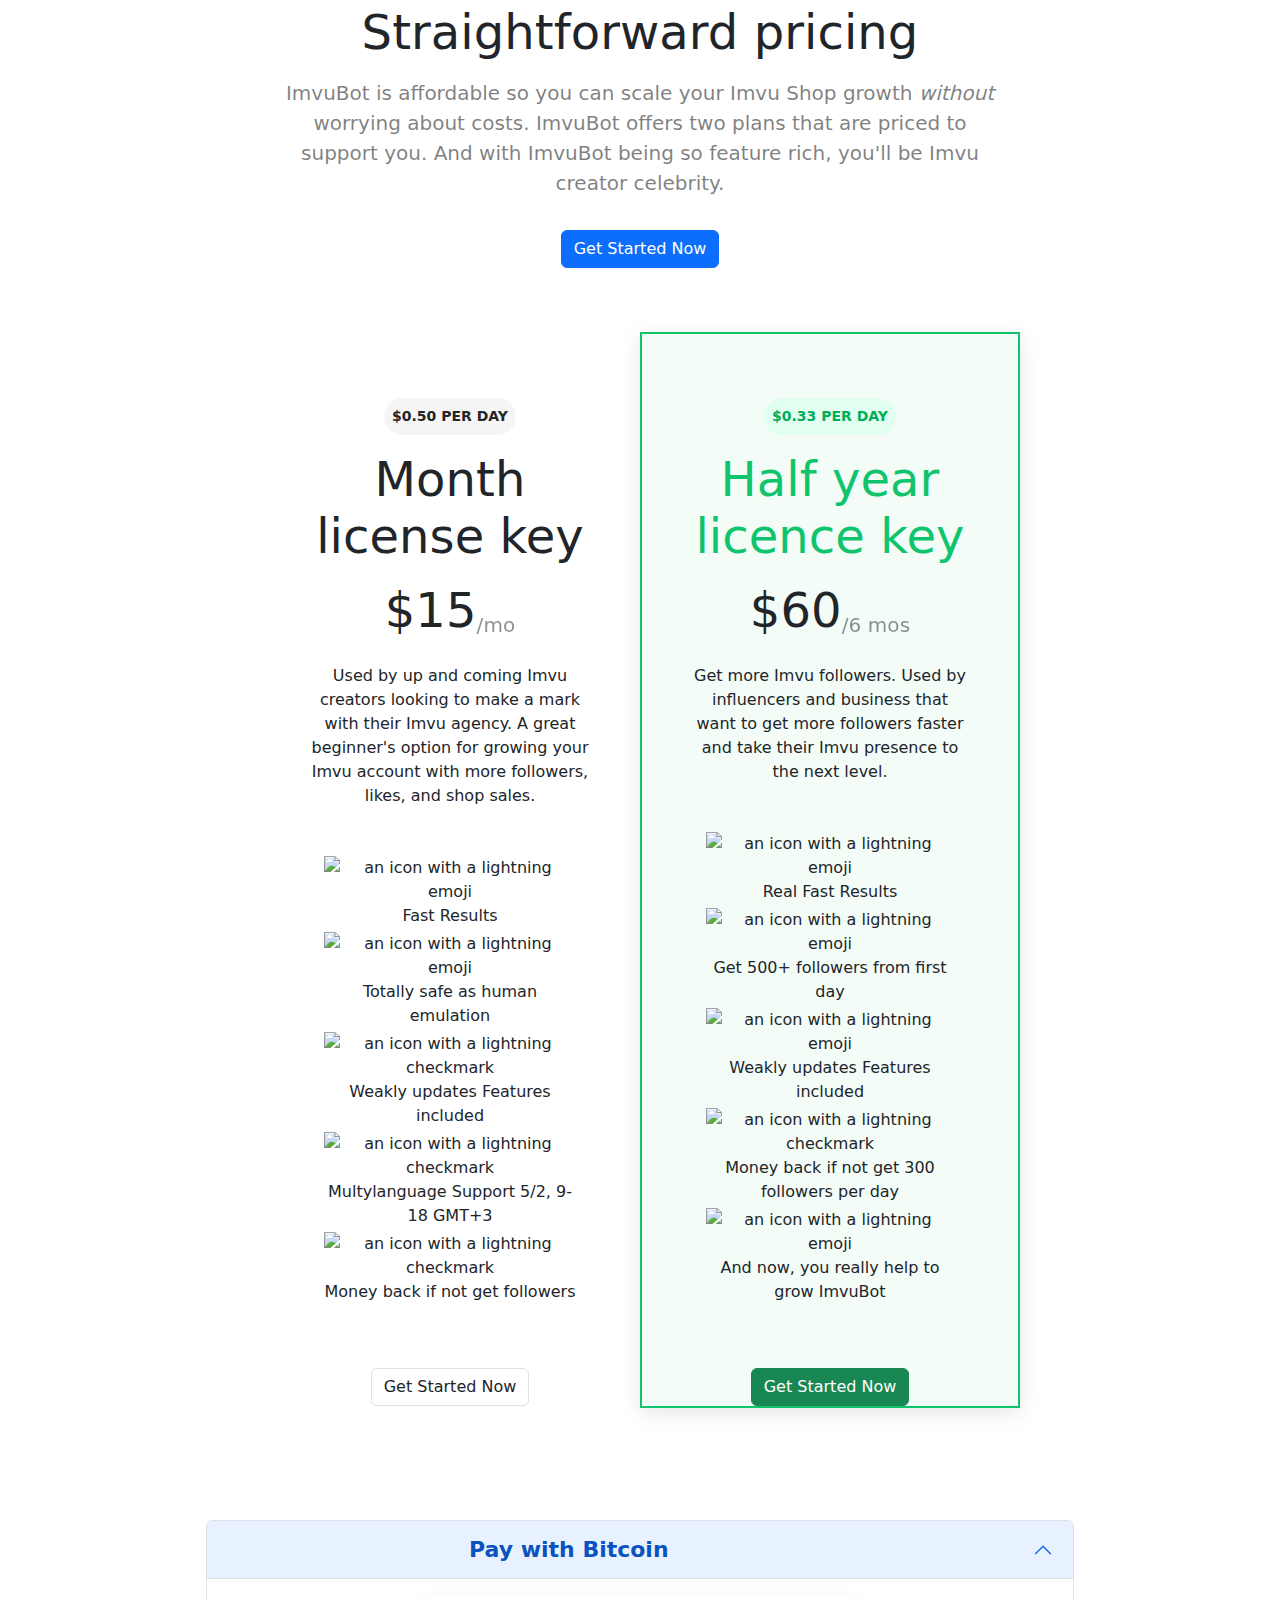
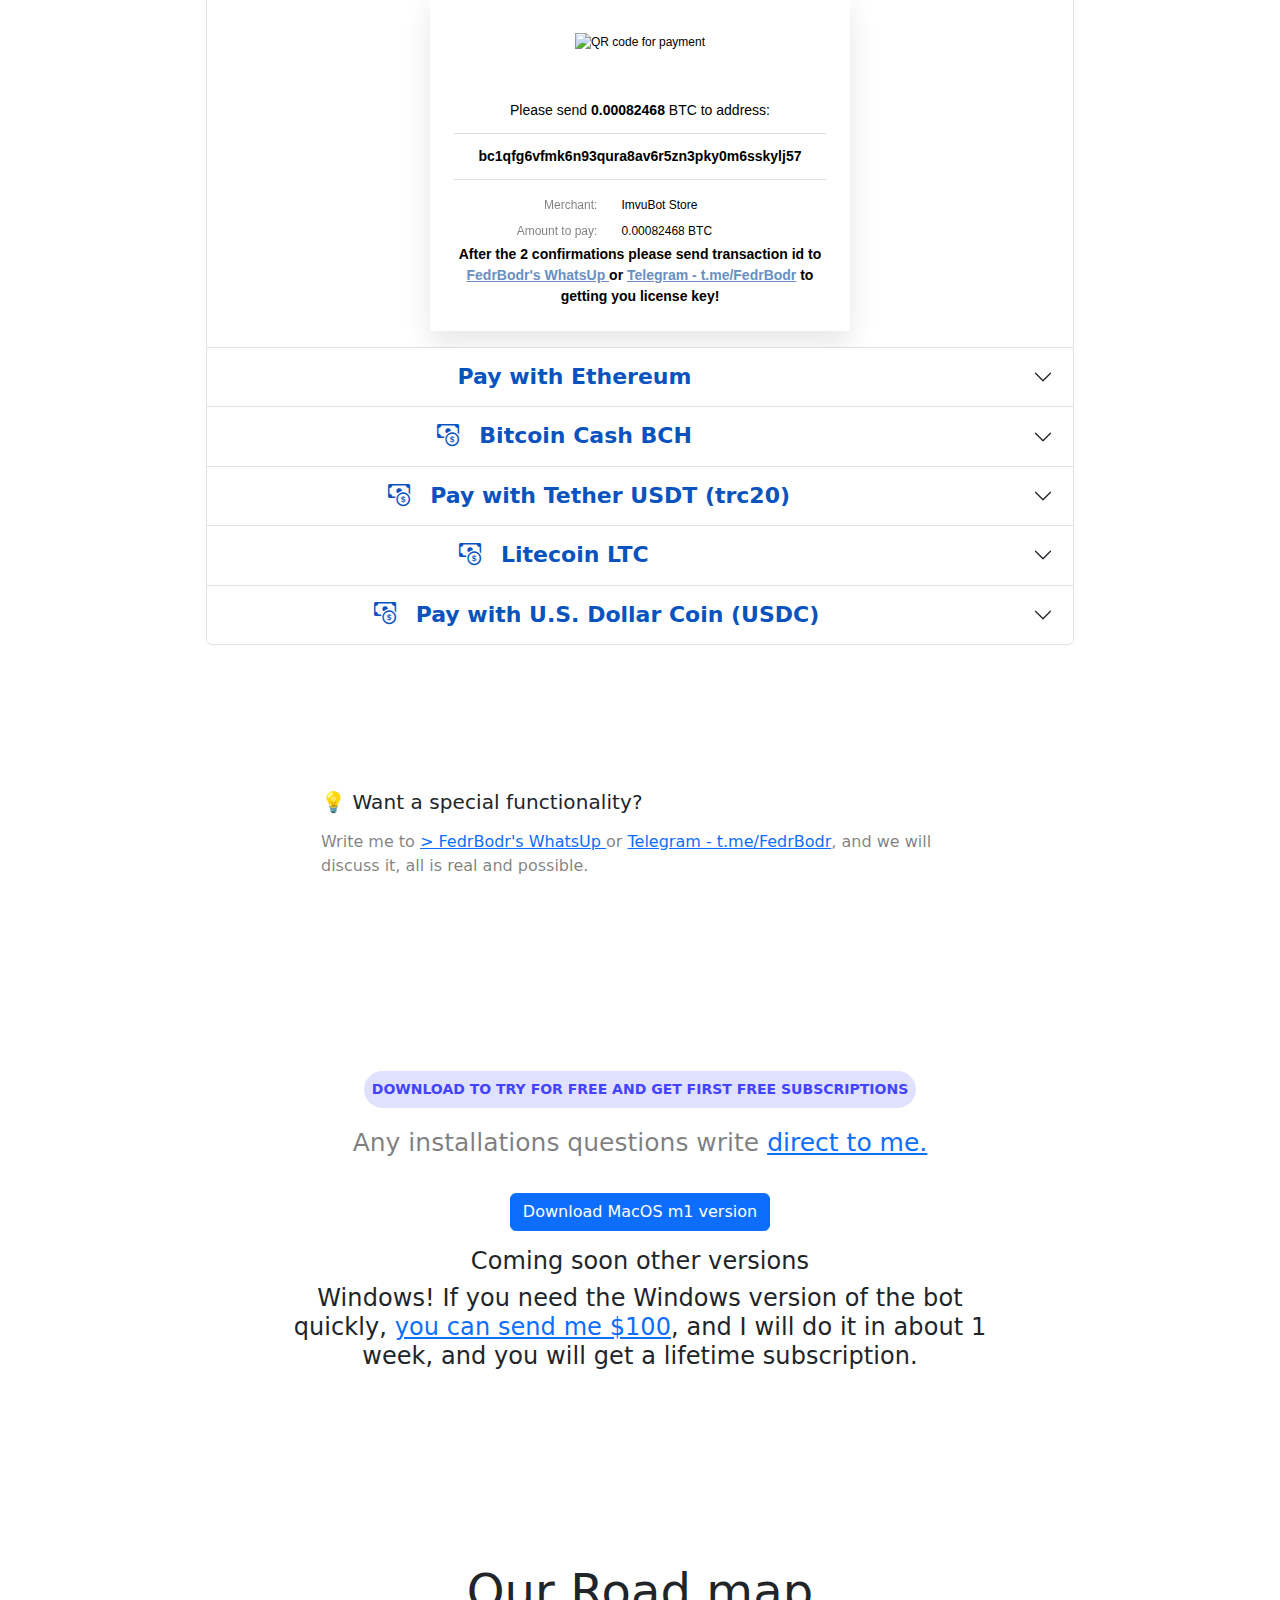
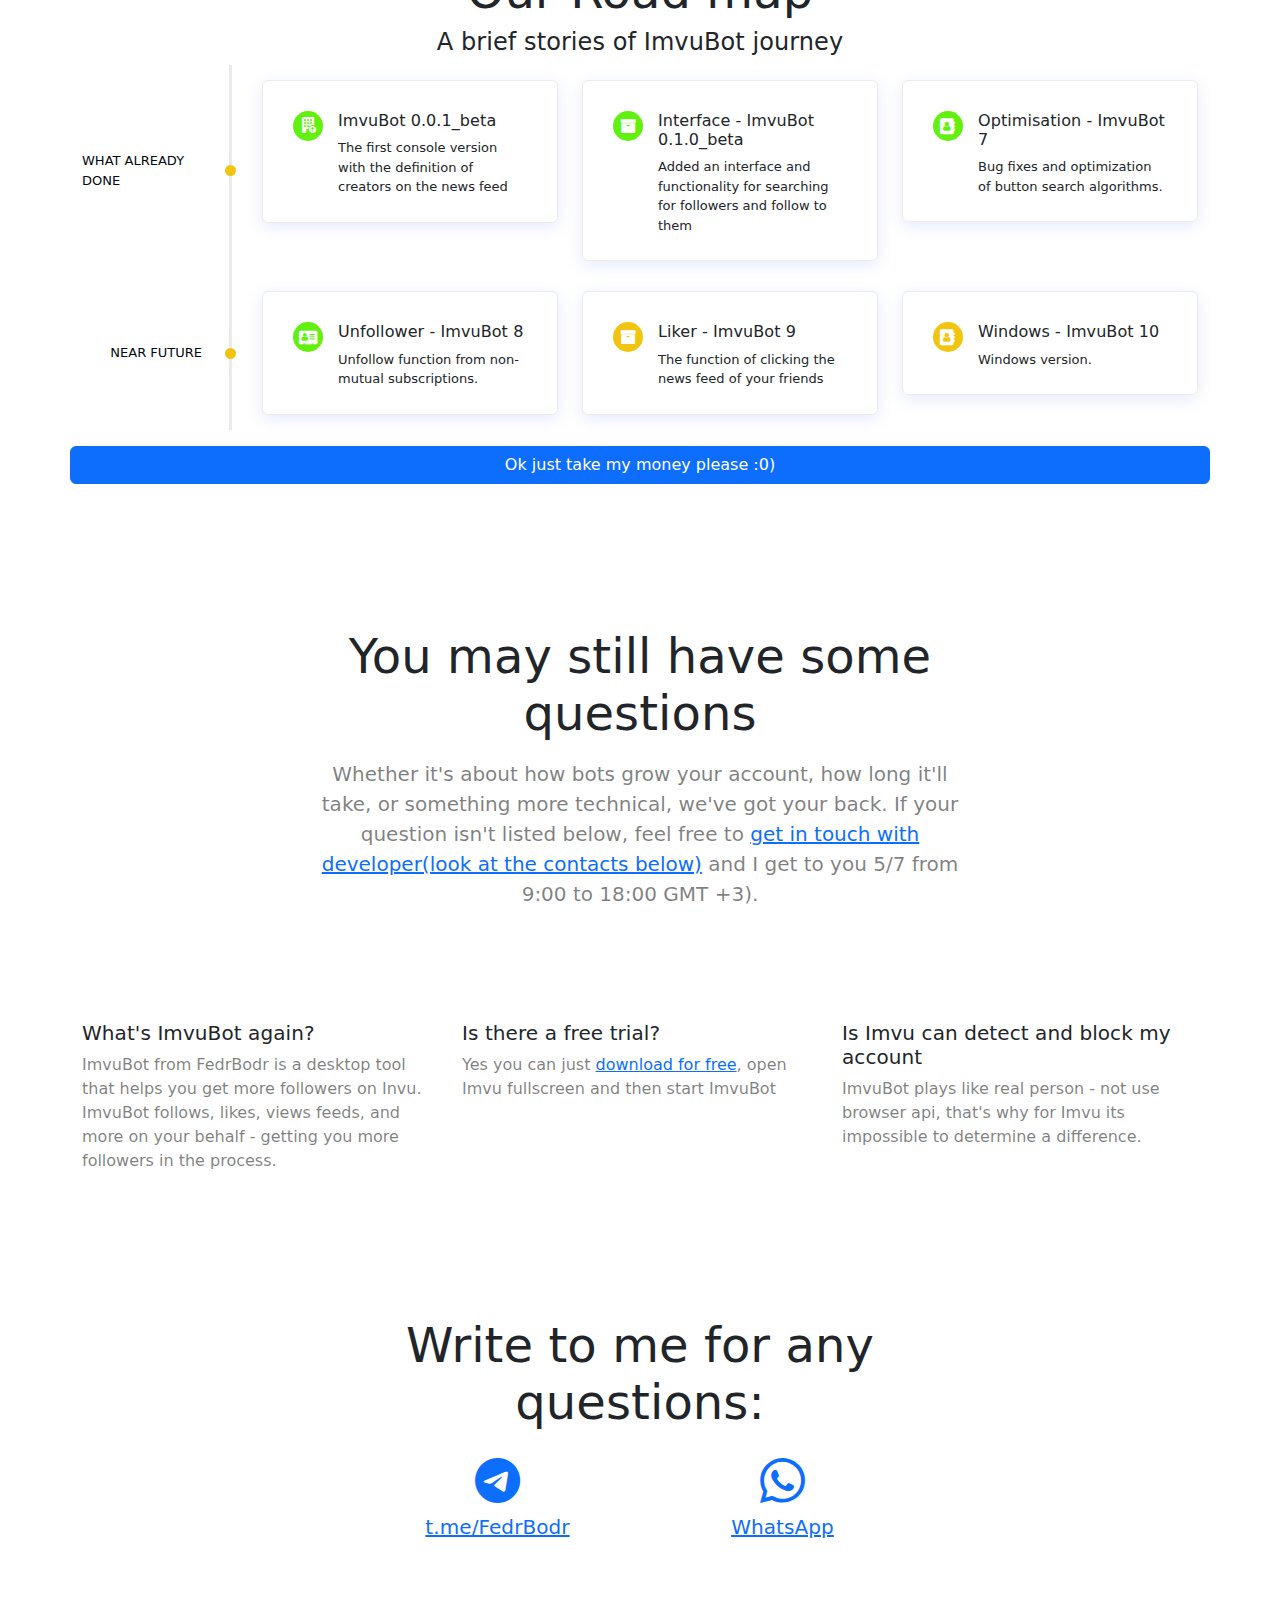
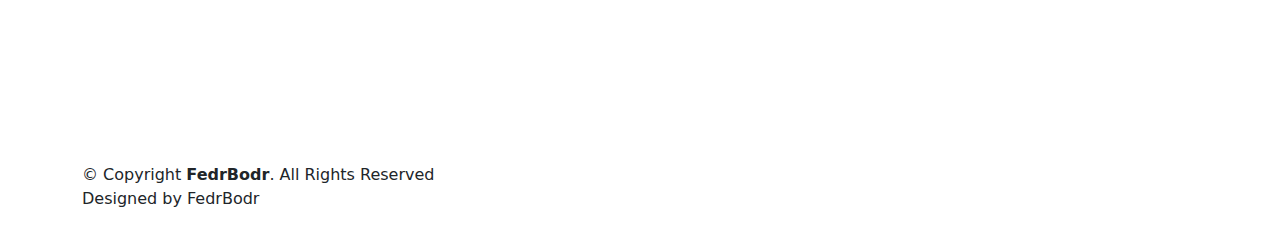
==== commit e88a883f: "Add sitemap" ====
--- a/index.html
+++ b/index.html
@@ -33,14 +33,14 @@
     <title>Imvu Bot - get IMVU Followers Fast &amp; Grow Sales</title>
     <meta content="width=device-width, initial-scale=1" name="viewport">
     <meta name="description"
-          content="Get more IMVU followers with the best IMVU growth bot. Simply download, open IMVU full screen, start bot and grow. Get followers faster now!">
-    <meta property="og:title" content="Get IMVU Followers - ImvuBot">
+          content="Get more IMVU followers with the best IMVU bot. Simply download, open IMVU full screen, start bot and grow. Get followers faster now!">
+    <meta property="og:title" content="ImvuBot of FedrBodr, Get IMVU Followers automatically and grow you sales - ImvuBot">
     <meta property="og:type" content="website">
     <meta property="og:url" content="https://imvubot-github-io.github.io/">
     <meta property="og:image:width" content="1200">
     <meta property="og:image:height" content="630">
     <meta property="og:description"
-          content="ImvuBot helps you get more IMVU followers organically. We are an award winning IMVU growth bot with world class customer support!">
+          content="ImvuBot helps you get more IMVU followers!">
     <!-- Favicons -->
 
     <link rel="apple-touch-icon" sizes="180x180" href="apple-touch-icon.png">
@@ -145,7 +145,7 @@
             <div class="col-lg-8">
                 <div class="label py-2 px-2 mb-3 preheader green">Automatically Imvu growth</div>
                 <p class="h2 mb-3">Get the most out of your Imvu</p>
-                <p class="text-black-50 lead">Grow you subscribers army and start make money as Imvu creator or model!</p>
+                <p class="text-black-50 lead">Grow you followers army and start make money as Imvu creator or model!</p>
             </div>
         </div>
         <div class="row my-5 justify-content-center align-items-center">
@@ -210,8 +210,8 @@
             <div class="col-lg-5">
                 <div class="label d-inline-block bg-primary-light rounded py-2 px-2 preheader mb-3">Step 1</div>
                 <h3 class="mb-3" onclick="ym(92055488,'reachGoal','clickEmulatesDownload'); return true;">Emulates a person</h3>
-                <p class="lead text-black-50">Emulate real person, selects some popular creators from the feed, and subscribe to the first 420 of their
-                    subscribers.</p>
+                <p class="lead text-black-50">Emulate real person, selects some popular creators from the feed, and follow their
+                    followers.</p>
                 <a href="#download" class="my-3 btn btn-primary">Download to try for free</a>
             </div>
             <div class="col-lg-4 mt-5 mt-lg-0">
@@ -260,7 +260,7 @@
                 <div class="row">
                     <div class="col-lg-12">
                         <div class="label py-2 px-2 mb-3 preheader">Step 3</div>
-                        <h2 class="mb-3">Get more sales from thousands subscribers</h2>
+                        <h2 class="mb-3">Get more sales from thousands followers</h2>
                         <p class="my-3 lead text-black-50">ImvuBot helps you build authentic, meaningful engagement for client of your Imvu agency.</p>
                         <div class="d-block z-index-2 my-5">
                             <a href="#download" class="my-3 btn btn-primary" onclick="ym(92055488,'reachGoal','clickGetMoreSalesDownload'); return true;">
@@ -322,7 +322,7 @@
         <div class="row align-items-center justify-content-center my-5">
             <div class="col-md-12 col-lg-10 col-xl-8 text-left text-lg-center">
                 <div class="label py-2 px-2 mb-3 preheader">Download to try for free and get first free subscriptions</div>
-                <p class="lead text-black-50">Any installations questions write <a href="#footerContacts">direct to me.</a>
+                <p class="lead text-black-50">Any installations questions write <a href="#footerContacts">direct to me - FedrBodr.</a>
                 <div>
                     <a class="my-3 btn btn-primary" href="assets/download/ImvuBot7MacM1.zip"
                        onclick="ym(92055488,'reachGoal','clickDownloadM11'); return true;">
@@ -394,7 +394,7 @@
                                     <img class="svg-inject mr-2" src="zap.png" alt="an icon with a lightning checkmark"> Multylanguage Support 5/2,&nbsp;9-18&nbsp;GMT+3
                                 </li>
                                 <li class="mb-1">
-                                    <img class="svg-inject mr-2" src="zap.png" alt="an icon with a lightning checkmark"> Money back if not get subscribers
+                                    <img class="svg-inject mr-2" src="zap.png" alt="an icon with a lightning checkmark"> Money back if not get followers
                                 </li>
 
                             </ul>
@@ -420,18 +420,17 @@
                                     <img class="svg-inject mr-2" src="zap.png" alt="an icon with a lightning emoji"> Real Fast Results
                                 </li>
                                 <li class="mb-1">
-                                    <img class="svg-inject mr-2" src="zap.png" alt="an icon with a lightning emoji"> Get 500+ subscribers from first day
+                                    <img class="svg-inject mr-2" src="zap.png" alt="an icon with a lightning emoji"> Get 500+ followers from first day
                                 </li>
                                 <li class="mb-1">
                                     <img class="svg-inject mr-2" src="zap.png" alt="an icon with a lightning emoji"> Weakly updates Features included
                                 </li>
                                 <li class="mb-1">
-                                    <img class="svg-inject mr-2" src="zap.png" alt="an icon with a lightning checkmark"> Money back if not get subscribers
+                                    <img class="svg-inject mr-2" src="zap.png" alt="an icon with a lightning checkmark"> Money back if not get 300 followers per day
                                 </li>
                                 <li class="mb-1">
-                                    <img class="svg-inject mr-2" src="zap.png" alt="an icon with a lightning emoji"> And now you really help to grow ImvuBot
+                                    <img class="svg-inject mr-2" src="zap.png" alt="an icon with a lightning emoji"> And now, you really help to grow ImvuBot
                                 </li>
-
                             </ul>
 
                             <div id="featurelist" class="collapse">
@@ -575,7 +574,7 @@
                                                         <a target="_blank"
                                                            onclick="ym(92055488,'reachGoal','clickWhatSapp'); return true;"
                                                            href="https://web.whatsapp.com/send/?phone=79265803341&text=%D0%94%D0%B8%D0%BC%D0%B0+%D0%BF%D1%80%D0%B8%D0%B2%D0%B5%D1%82+%D1%80%D0%B0%D1%81%D1%81%D0%BA%D0%B0%D0%B6%D0%B8+%D0%BF%D0%BE%D0%B4%D1%80%D0%BE%D0%B1%D0%BD%D0%B5%D0%B5+%D0%BF%D1%80%D0%BE+%D1%82%D0%B2%D0%BE%D0%B9+%D0%BA%D1%80%D0%B0%D1%83%D0%B4%D1%84%D0%B0%D0%BD%D0%B4%D0%B8%D0%BD%D0%B3">
-                                                            WhatsUp
+                                                            FedrBodr's WhatsUp
                                                         </a>
                                                         or <a href="https://t.me/FedrBodr" target="_blank"
                                                               onclick="ym(92055488,'reachGoal','clickTelegram'); return true;">Telegram - t.me/FedrBodr</a> to
@@ -629,7 +628,7 @@
                                                         <a target="_blank"
                                                            onclick="ym(92055488,'reachGoal','clickWhatSapp'); return true;"
                                                            href="https://web.whatsapp.com/send/?phone=79265803341&text=%D0%94%D0%B8%D0%BC%D0%B0+%D0%BF%D1%80%D0%B8%D0%B2%D0%B5%D1%82+%D1%80%D0%B0%D1%81%D1%81%D0%BA%D0%B0%D0%B6%D0%B8+%D0%BF%D0%BE%D0%B4%D1%80%D0%BE%D0%B1%D0%BD%D0%B5%D0%B5+%D0%BF%D1%80%D0%BE+%D1%82%D0%B2%D0%BE%D0%B9+%D0%BA%D1%80%D0%B0%D1%83%D0%B4%D1%84%D0%B0%D0%BD%D0%B4%D0%B8%D0%BD%D0%B3">
-                                                            WhatsUp
+                                                            FedrBodr's WhatsUp
                                                         </a>
                                                         or <a target="_blank" href="https://t.me/FedrBodr"
                                                               onclick="ym(92055488,'reachGoal','clickTelegram'); return true;">Telegram - t.me/FedrBodr</a> to
@@ -684,7 +683,7 @@
                                                         <a target="_blank"
                                                            onclick="ym(92055488,'reachGoal','clickWhatSapp'); return true;"
                                                            href="https://web.whatsapp.com/send/?phone=79265803341&text=%D0%94%D0%B8%D0%BC%D0%B0+%D0%BF%D1%80%D0%B8%D0%B2%D0%B5%D1%82+%D1%80%D0%B0%D1%81%D1%81%D0%BA%D0%B0%D0%B6%D0%B8+%D0%BF%D0%BE%D0%B4%D1%80%D0%BE%D0%B1%D0%BD%D0%B5%D0%B5+%D0%BF%D1%80%D0%BE+%D1%82%D0%B2%D0%BE%D0%B9+%D0%BA%D1%80%D0%B0%D1%83%D0%B4%D1%84%D0%B0%D0%BD%D0%B4%D0%B8%D0%BD%D0%B3">
-                                                            WhatsUp
+                                                            FedrBodr's WhatsUp
                                                         </a>
                                                         or <a target="_blank" href="https://t.me/FedrBodr"
                                                               onclick="ym(92055488,'reachGoal','clickTelegram'); return true;">Telegram - t.me/FedrBodr</a> to
@@ -738,7 +737,7 @@
                                                         <a target="_blank"
                                                            onclick="ym(92055488,'reachGoal','clickWhatSapp'); return true;"
                                                            href="https://web.whatsapp.com/send/?phone=79265803341&text=%D0%94%D0%B8%D0%BC%D0%B0+%D0%BF%D1%80%D0%B8%D0%B2%D0%B5%D1%82+%D1%80%D0%B0%D1%81%D1%81%D0%BA%D0%B0%D0%B6%D0%B8+%D0%BF%D0%BE%D0%B4%D1%80%D0%BE%D0%B1%D0%BD%D0%B5%D0%B5+%D0%BF%D1%80%D0%BE+%D1%82%D0%B2%D0%BE%D0%B9+%D0%BA%D1%80%D0%B0%D1%83%D0%B4%D1%84%D0%B0%D0%BD%D0%B4%D0%B8%D0%BD%D0%B3">
-                                                            WhatsUp
+                                                            FedrBodr's WhatsUp
                                                         </a>
                                                         or <a target="_blank" href="https://t.me/FedrBodr" onclick="ym(92055488,'reachGoal','clickTelegram'); return true;">Telegram -
                                                             t.me/FedrBodr</a> to getting
@@ -792,7 +791,7 @@
                                                         <a target="_blank"
                                                            onclick="ym(92055488,'reachGoal','clickWhatSapp'); return true;"
                                                            href="https://web.whatsapp.com/send/?phone=79265803341&text=%D0%94%D0%B8%D0%BC%D0%B0+%D0%BF%D1%80%D0%B8%D0%B2%D0%B5%D1%82+%D1%80%D0%B0%D1%81%D1%81%D0%BA%D0%B0%D0%B6%D0%B8+%D0%BF%D0%BE%D0%B4%D1%80%D0%BE%D0%B1%D0%BD%D0%B5%D0%B5+%D0%BF%D1%80%D0%BE+%D1%82%D0%B2%D0%BE%D0%B9+%D0%BA%D1%80%D0%B0%D1%83%D0%B4%D1%84%D0%B0%D0%BD%D0%B4%D0%B8%D0%BD%D0%B3">
-                                                            WhatsUp
+                                                            FedrBodr's WhatsUp
                                                         </a>
                                                         or <a target="_blank" href="https://t.me/FedrBodr" onclick="ym(92055488,'reachGoal','clickTelegram'); return true;">Telegram -
                                                             t.me/FedrBodr</a> to getting
@@ -846,7 +845,7 @@
                                                         <a target="_blank"
                                                            onclick="ym(92055488,'reachGoal','clickWhatSapp'); return true;"
                                                            href="https://web.whatsapp.com/send/?phone=79265803341&text=%D0%94%D0%B8%D0%BC%D0%B0+%D0%BF%D1%80%D0%B8%D0%B2%D0%B5%D1%82+%D1%80%D0%B0%D1%81%D1%81%D0%BA%D0%B0%D0%B6%D0%B8+%D0%BF%D0%BE%D0%B4%D1%80%D0%BE%D0%B1%D0%BD%D0%B5%D0%B5+%D0%BF%D1%80%D0%BE+%D1%82%D0%B2%D0%BE%D0%B9+%D0%BA%D1%80%D0%B0%D1%83%D0%B4%D1%84%D0%B0%D0%BD%D0%B4%D0%B8%D0%BD%D0%B3">
-                                                            WhatsUp
+                                                            FedrBodr's WhatsUp
                                                         </a>
                                                         or <a target="_blank" href="https://t.me/FedrBodr" onclick="ym(92055488,'reachGoal','clickTelegram'); return true;">Telegram -
                                                             t.me/FedrBodr</a> to getting
@@ -871,7 +870,7 @@
                     <p class="text-black-50">Write me to <a target="_blank"
                                                             onclick="ym(92055488,'reachGoal','clickWhatSapp'); return true;"
                                                             href="https://web.whatsapp.com/send/?phone=79265803341&text=I found you contact at ImvuBot site, i have a question:">>
-                        WhatsUp
+                        FedrBodr's WhatsUp
                     </a>
                         or <a target="_blank" href="https://t.me/FedrBodr" onclick="ym(92055488,'reachGoal','clickTelegram'); return true;">Telegram - t.me/FedrBodr</a>, and we will discuss
                         it, all is real and possible.</p>
@@ -942,7 +941,7 @@
                                     <div class="timeline-icon"><i class="fa fa-archive" aria-hidden="true"></i></div>
                                     <div class="timeline-text">
                                         <h6>Interface - ImvuBot 0.1.0_beta</h6>
-                                        <p>Added an interface and functionality for searching for subscribers and subscribing to them</p>
+                                        <p>Added an interface and functionality for searching for followers and follow to them</p>
                                     </div>
                                 </div>
                             </div>
@@ -970,8 +969,8 @@
                                      style="visibility: visible; animation-delay: 0.3s; animation-name: fadeInLeft;">
                                     <div class="timeline-icon"><i class="fa fa-address-card" aria-hidden="true"></i></div>
                                     <div class="timeline-text">
-                                        <h6>Unsubscriber - ImvuBot 8</h6>
-                                        <p>Unsubscribe function from non-mutual subscriptions.</p>
+                                        <h6>Unfollower - ImvuBot 8</h6>
+                                        <p>Unfollow function from non-mutual subscriptions.</p>
                                     </div>
                                 </div>
                             </div>
@@ -990,8 +989,8 @@
                                      style="visibility: visible; animation-delay: 0.7s; animation-name: fadeInLeft;">
                                     <div class="timeline-icon"><i class="fa fa-address-book" aria-hidden="true"></i></div>
                                     <div class="timeline-text">
-                                        <h6>Bug fixing - ImvuBot 10</h6>
-                                        <p>Bug fixing by customers feedback and major release.</p>
+                                        <h6>Windows - ImvuBot 10</h6>
+                                        <p>Windows version.</p>
                                     </div>
                                 </div>
                             </div>
@@ -1022,8 +1021,8 @@
                 <div class="row">
                     <div class="col-lg-4 mt-5">
                         <h3 class="h4">What's ImvuBot again?</h3>
-                        <p class="text-black-50">ImvuBot is a desctop tool that helps you get more followers on Invu. ImvuBot follows, likes, views feeds, and
-                            more on your behalf - getting you more followers in the process.</p>
+                        <p class="text-black-50">ImvuBot from FedrBodr is a desktop tool that helps you get more followers on Invu.
+                            ImvuBot follows, likes, views feeds, and more on your behalf - getting you more followers in the process.</p>
                     </div>
                     <div class="col-lg-4 mt-5">
                         <h3 class="h4">Is there a free trial?</h3>
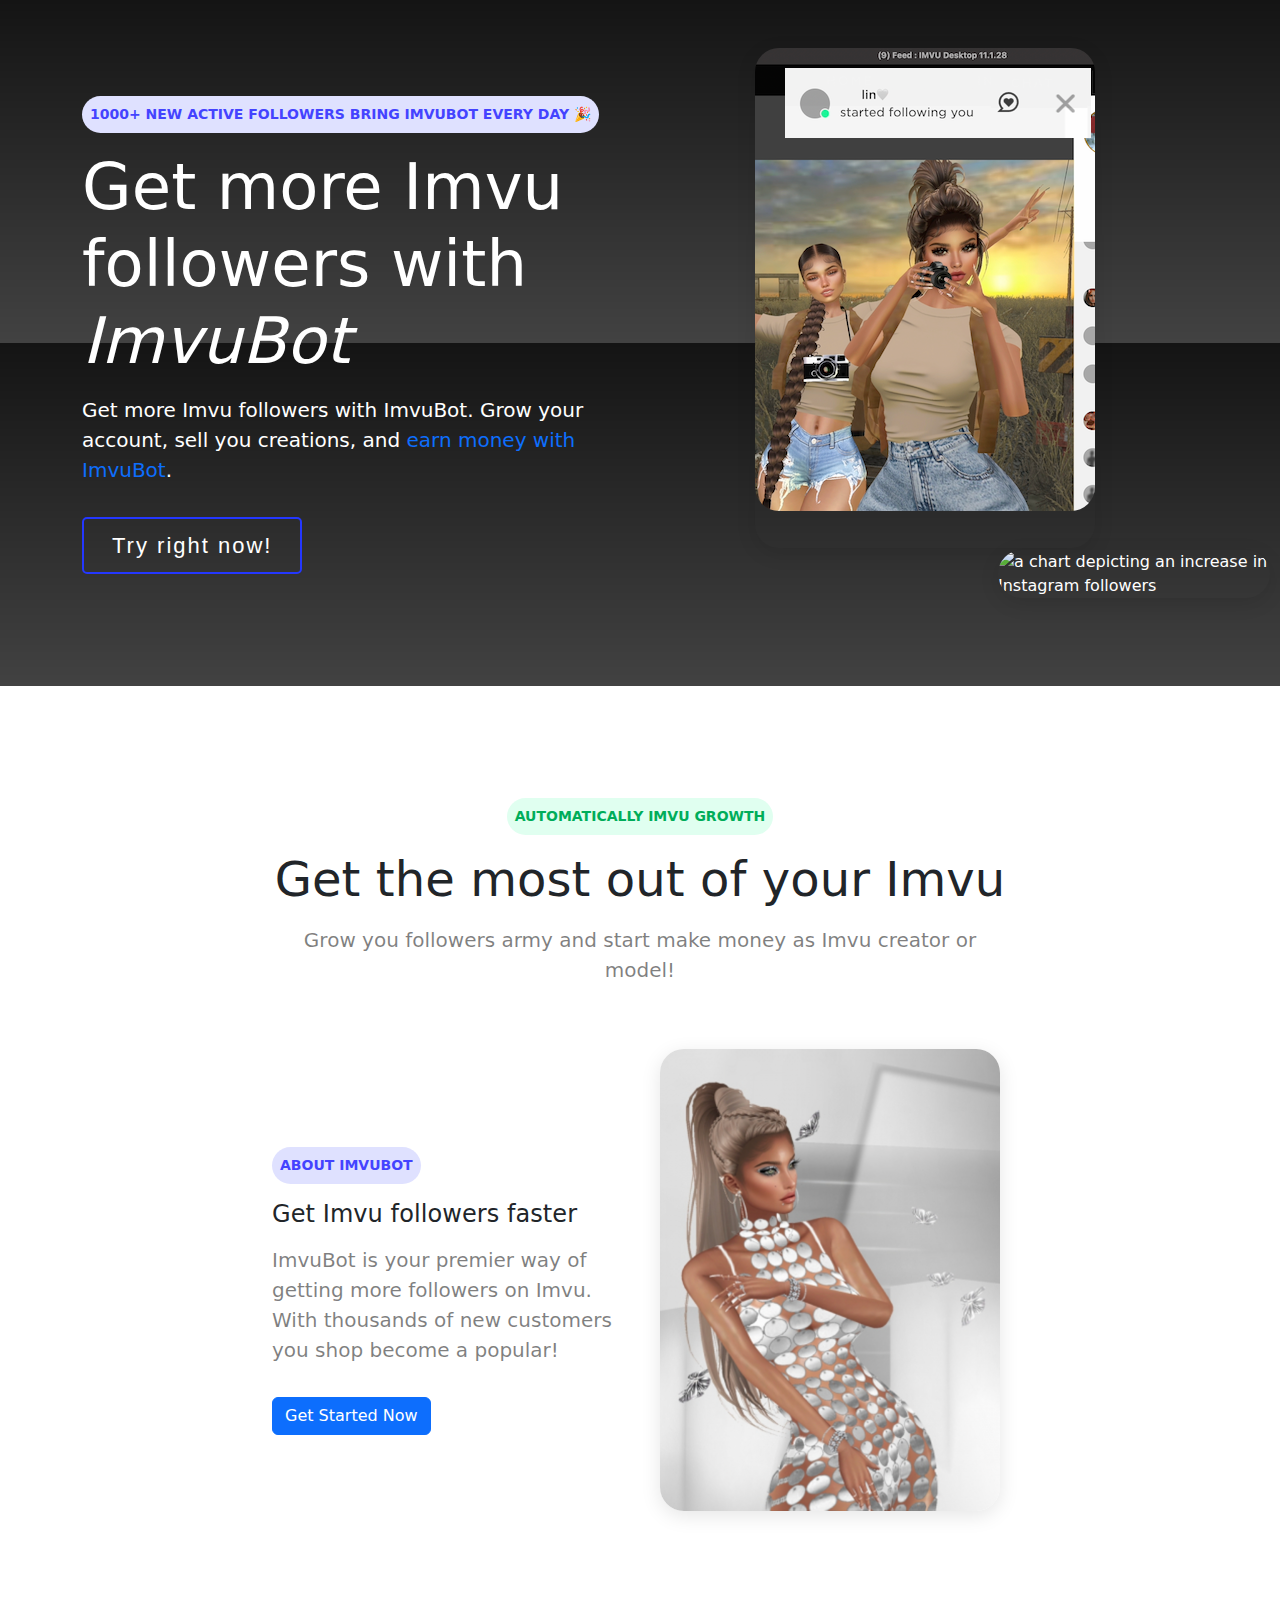
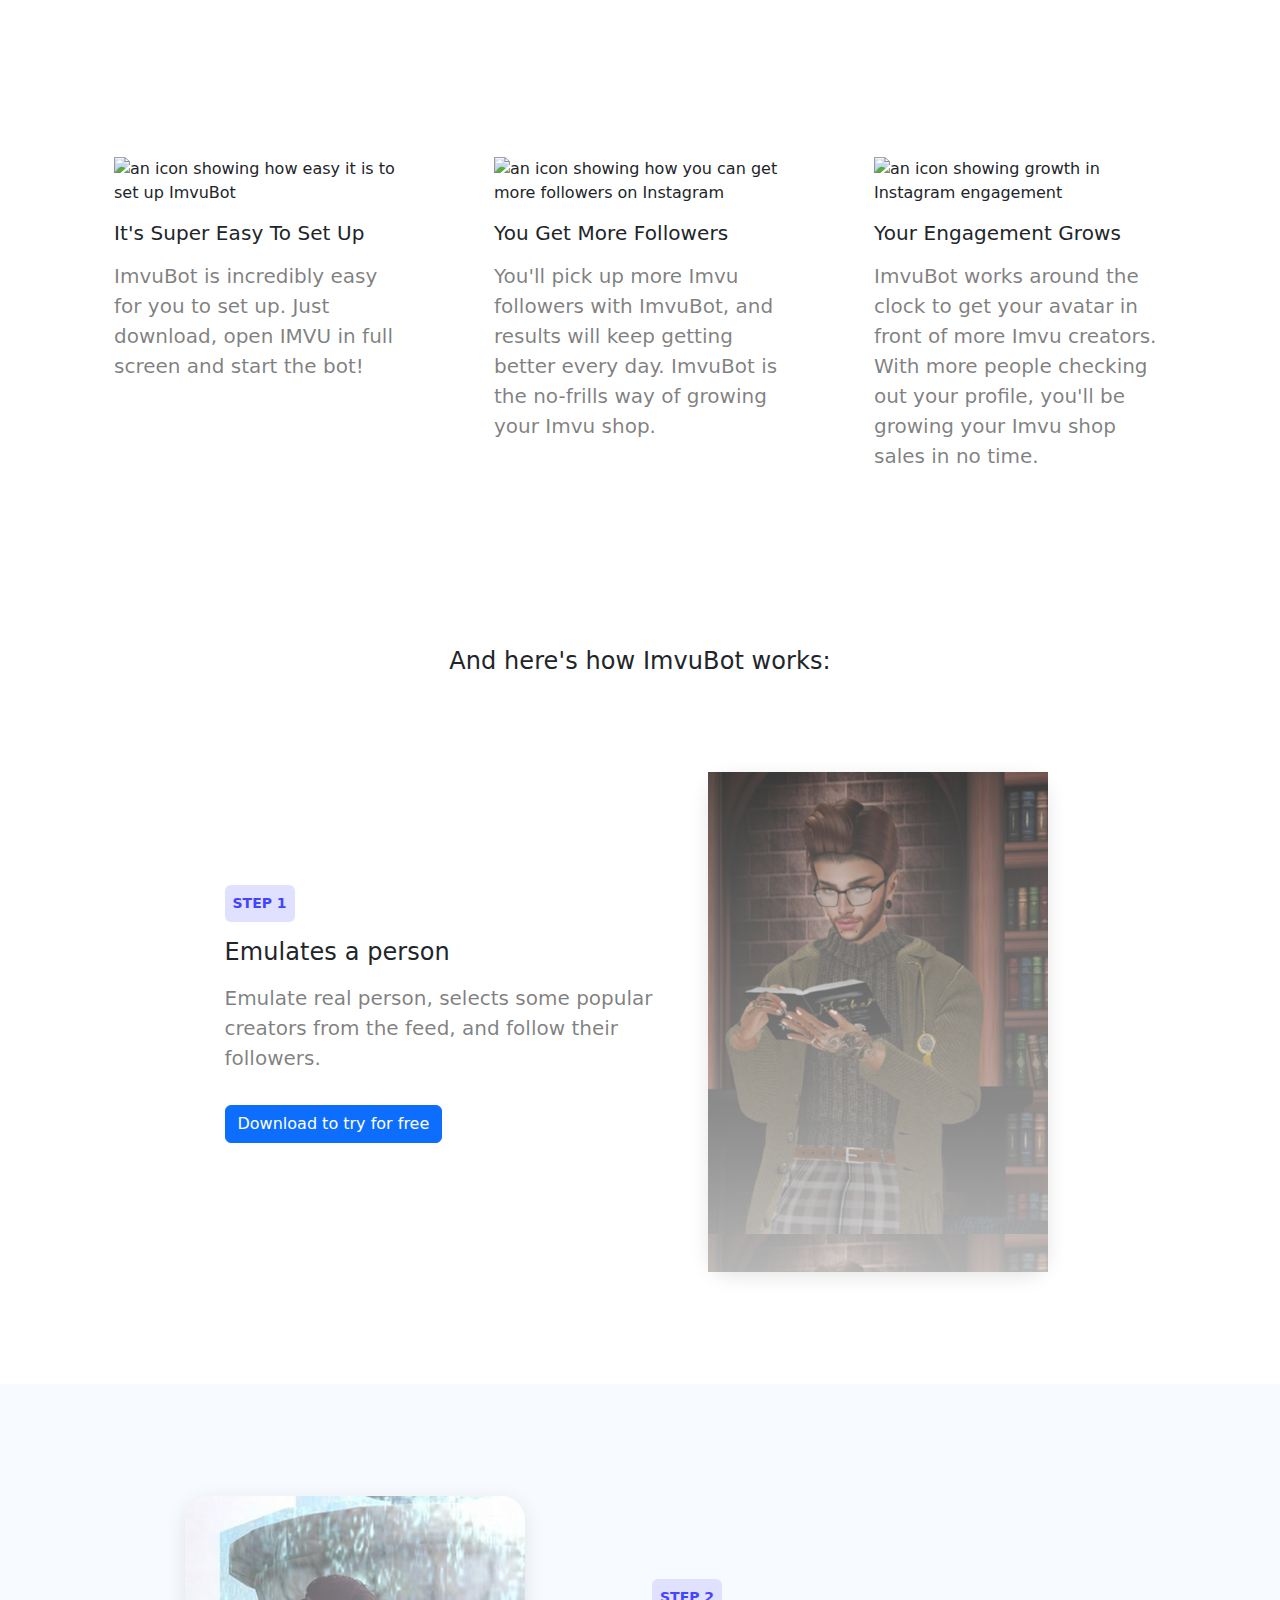
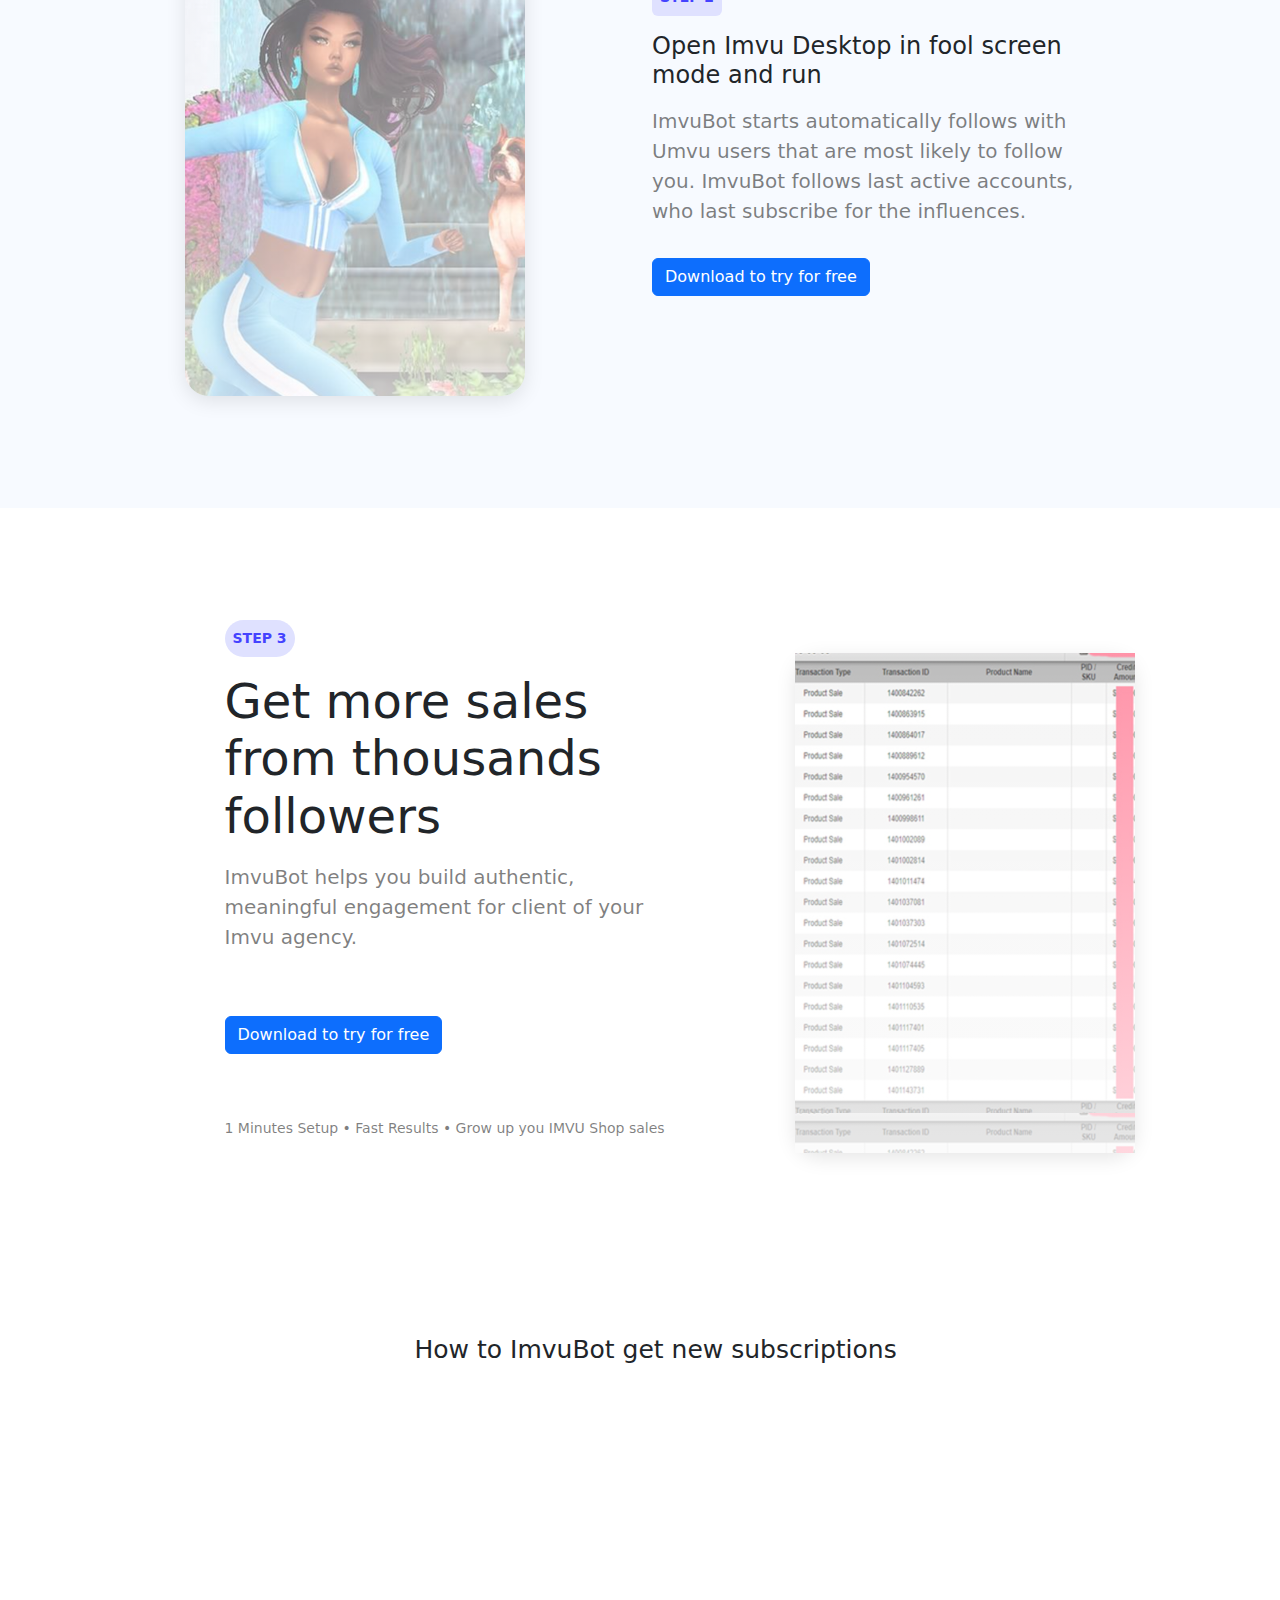
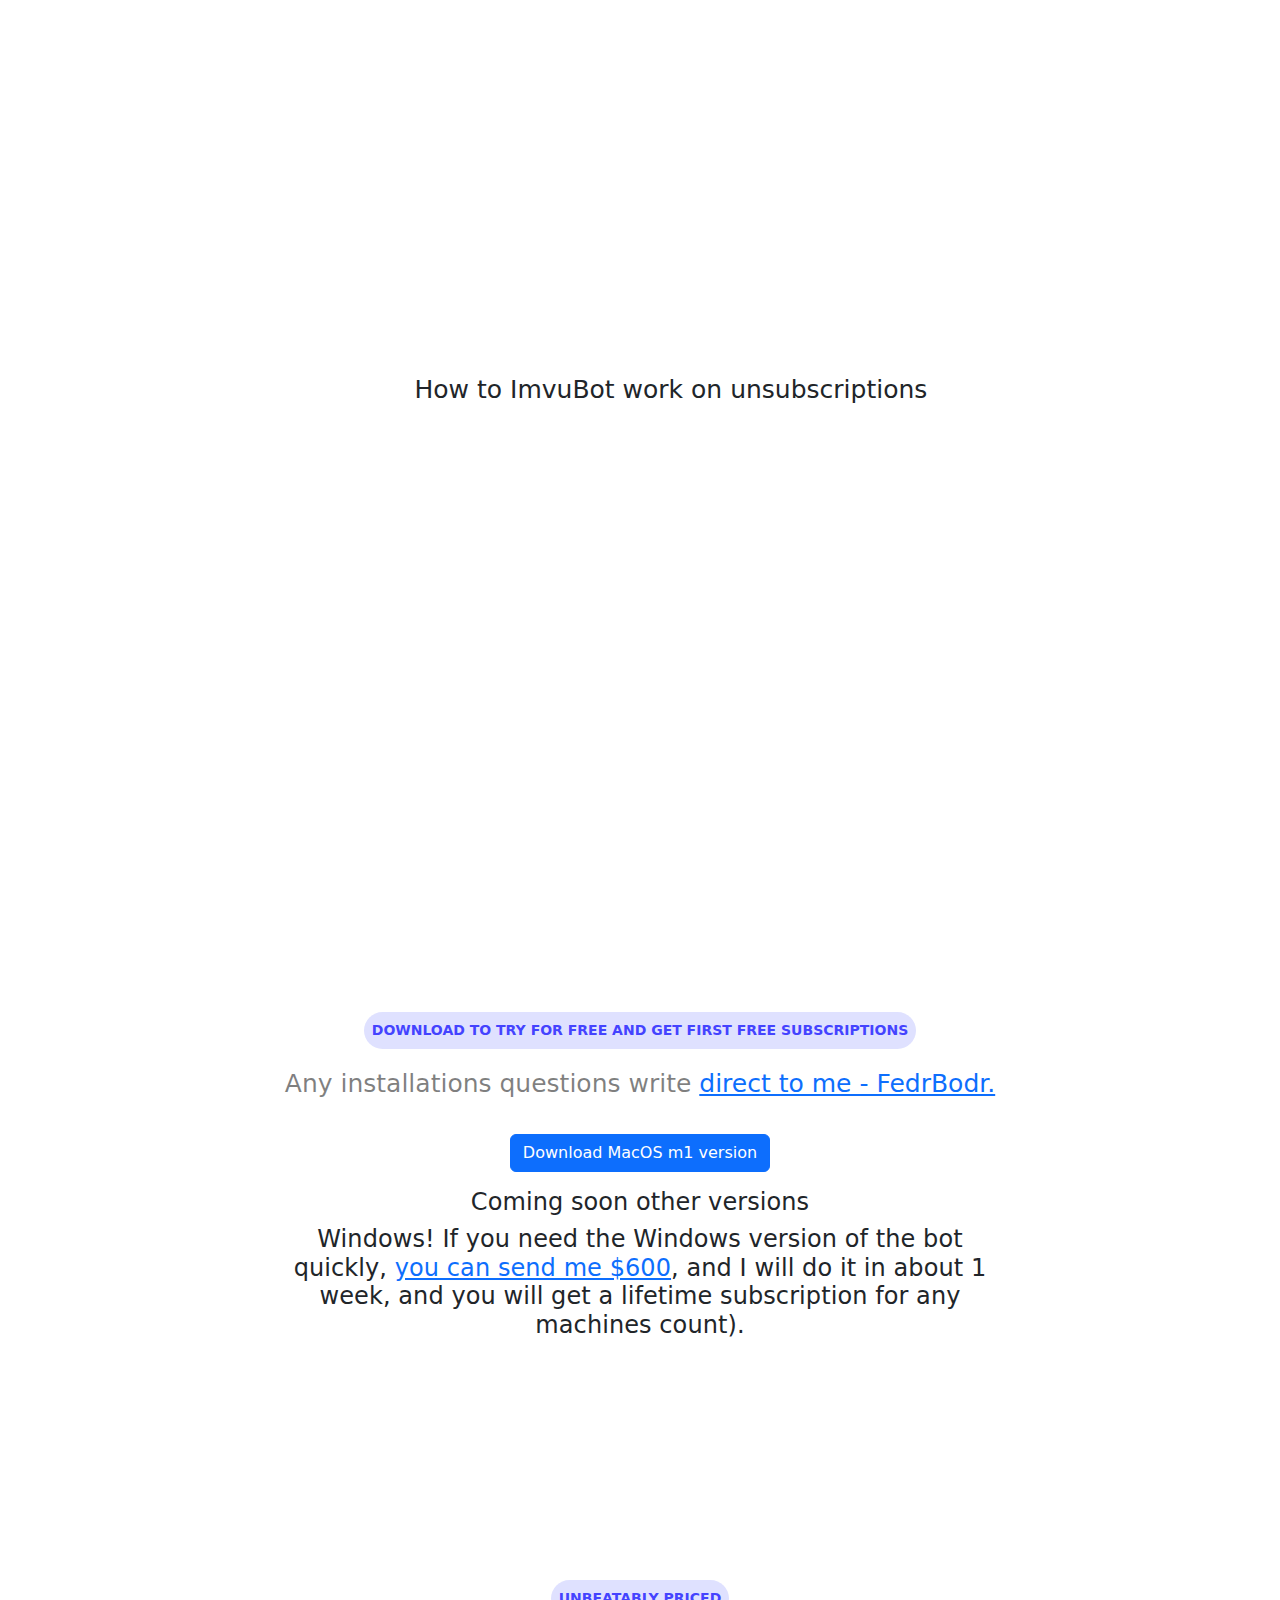
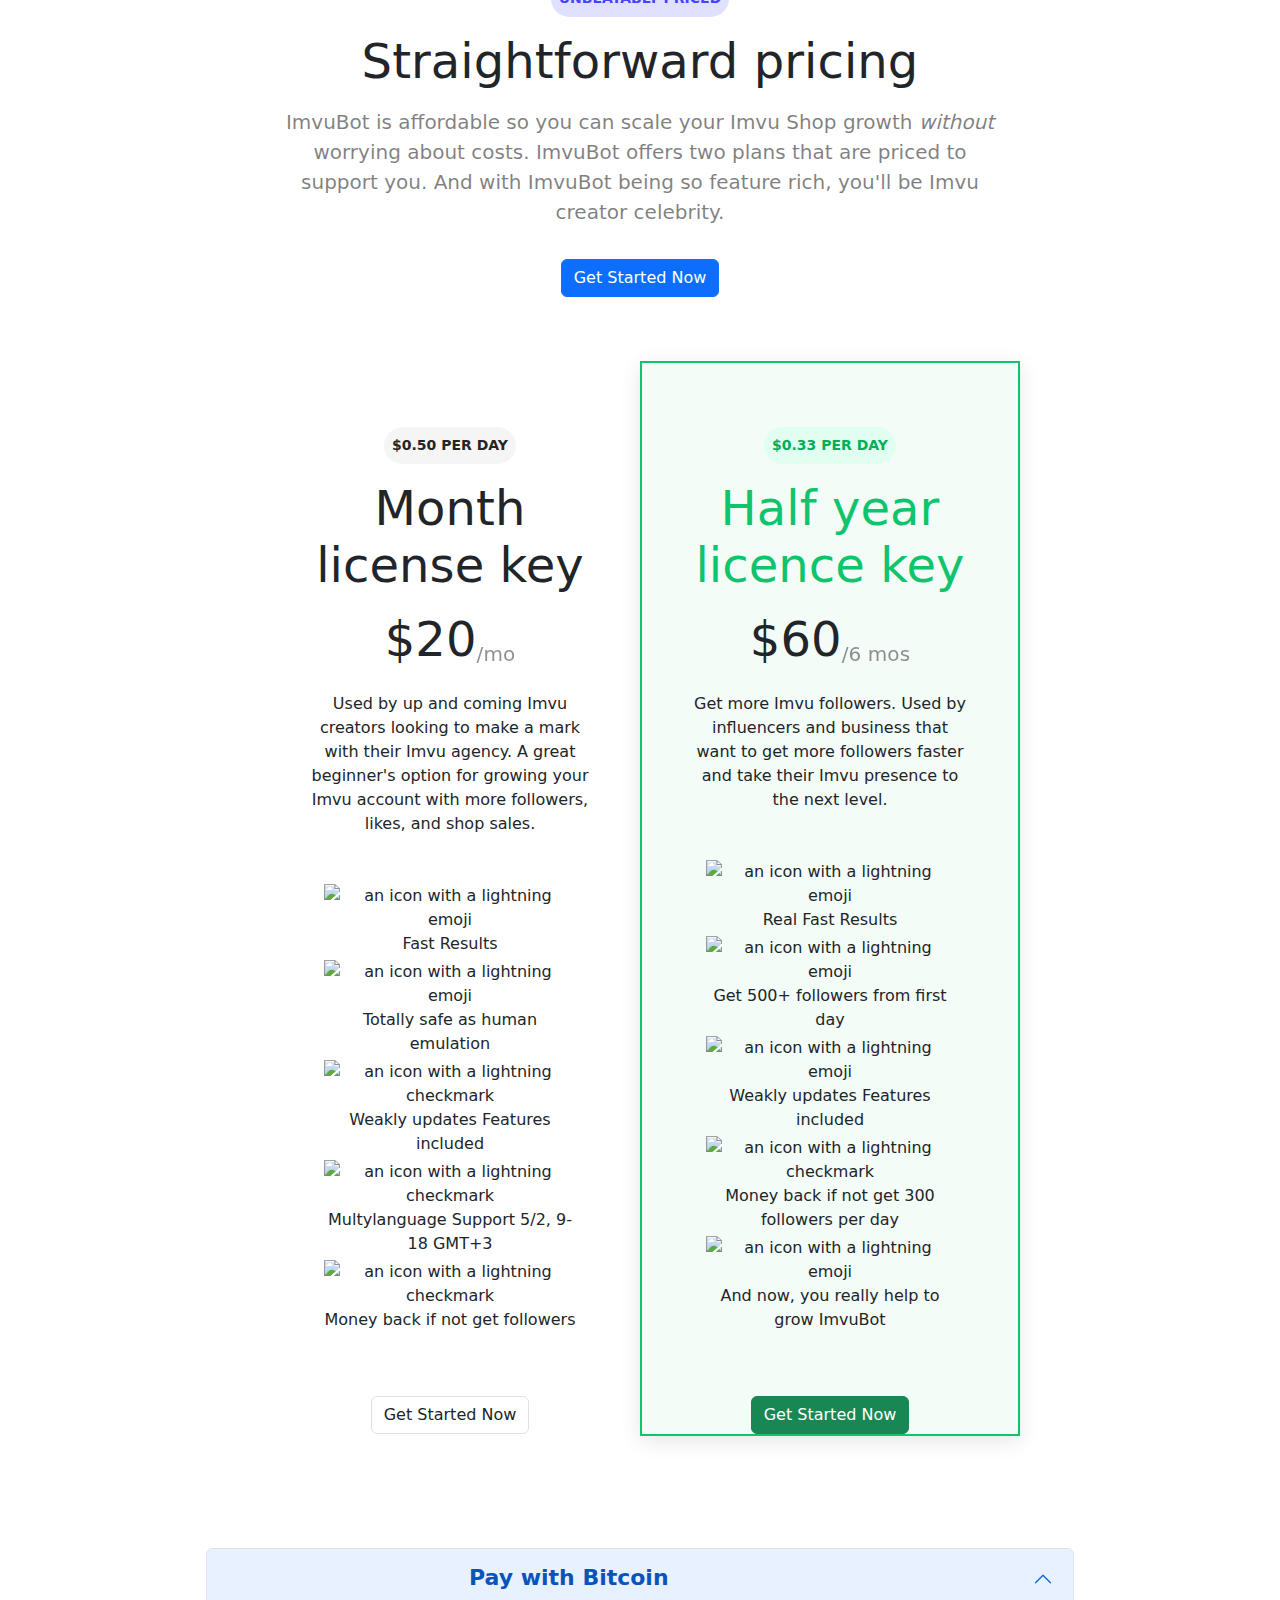
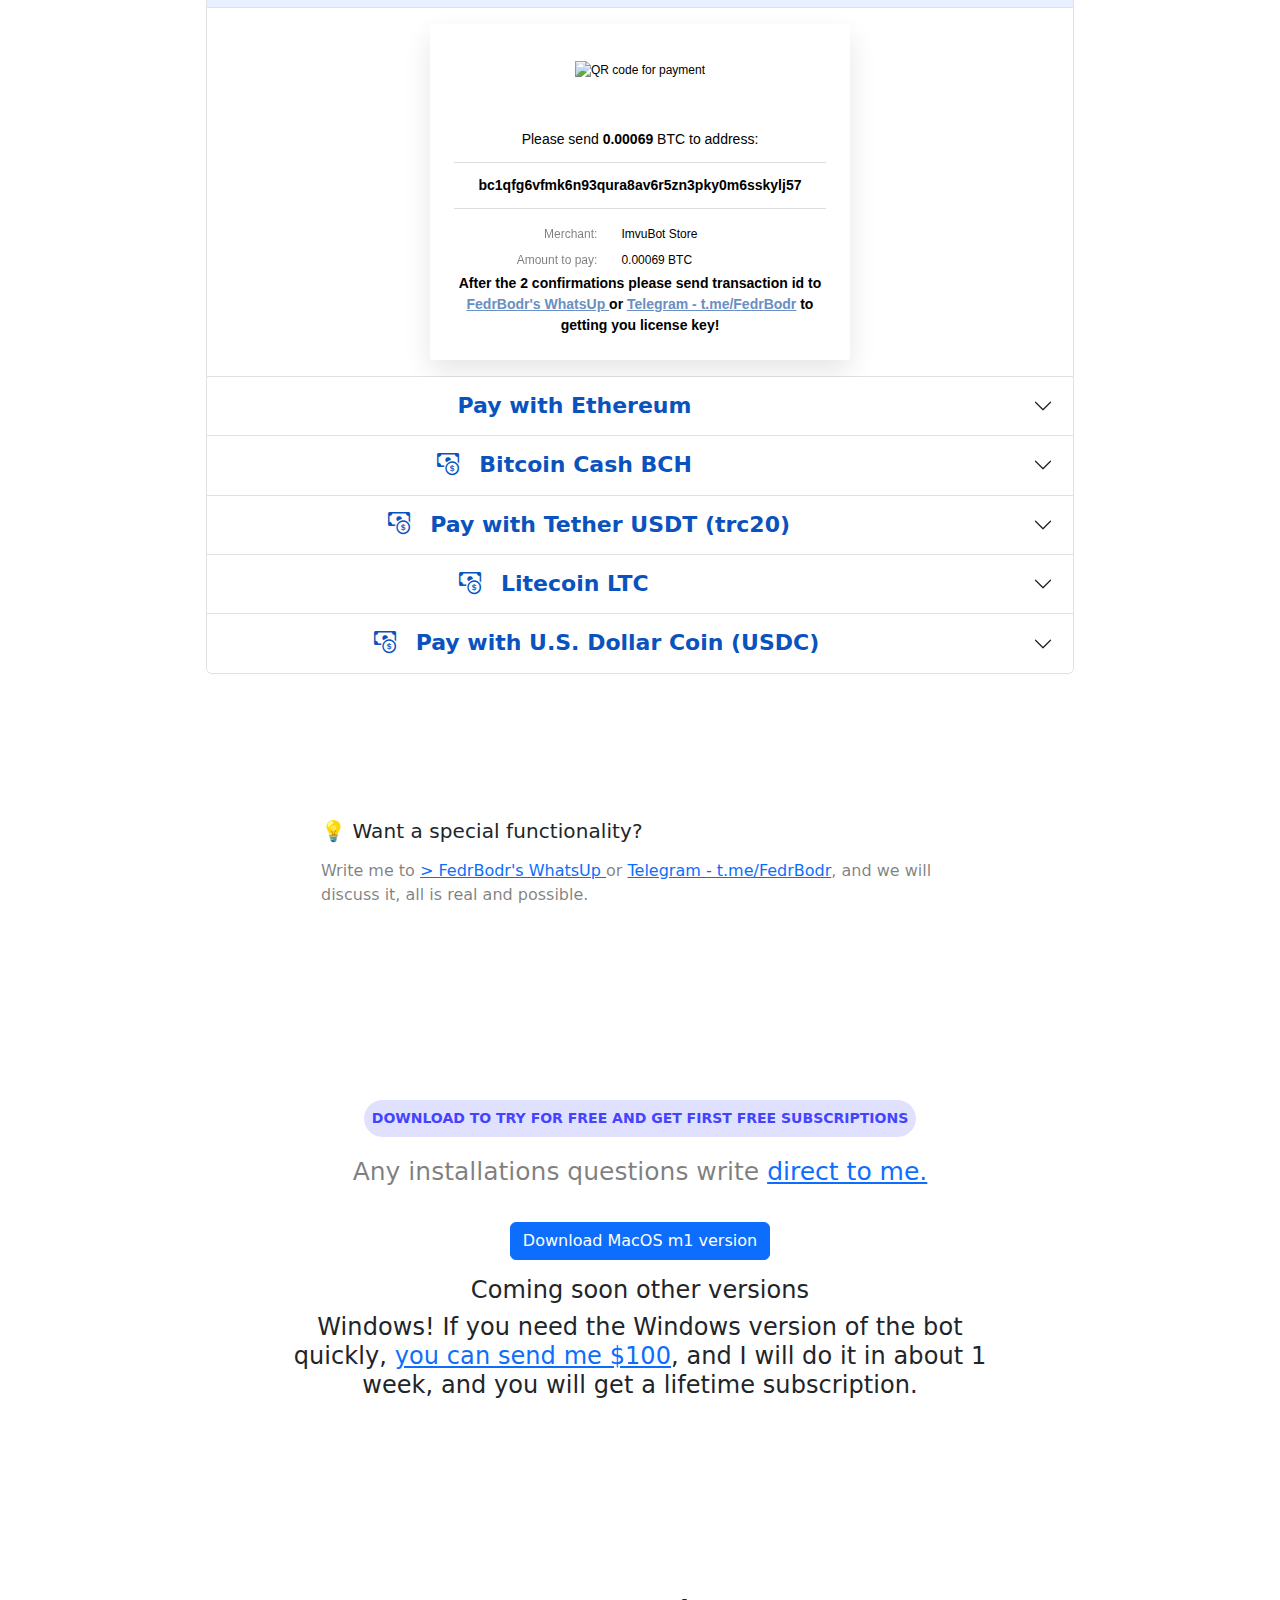
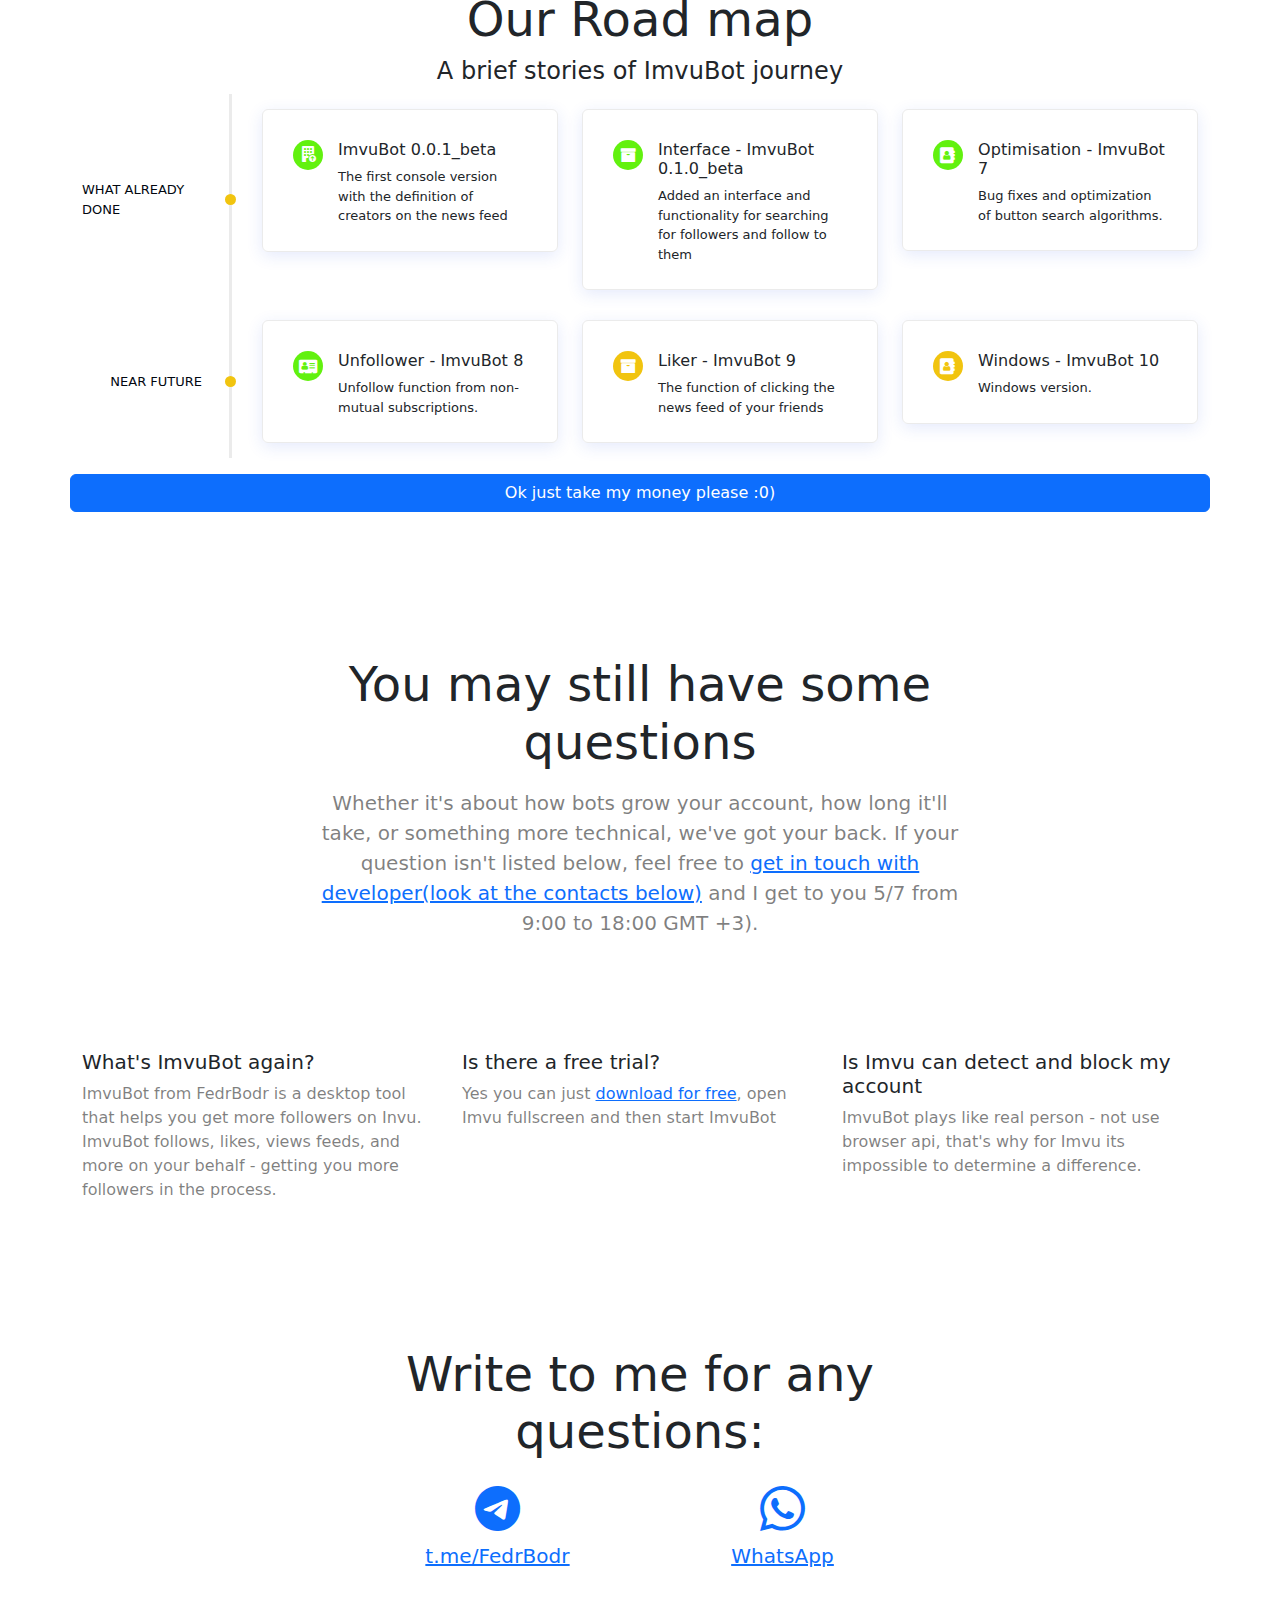
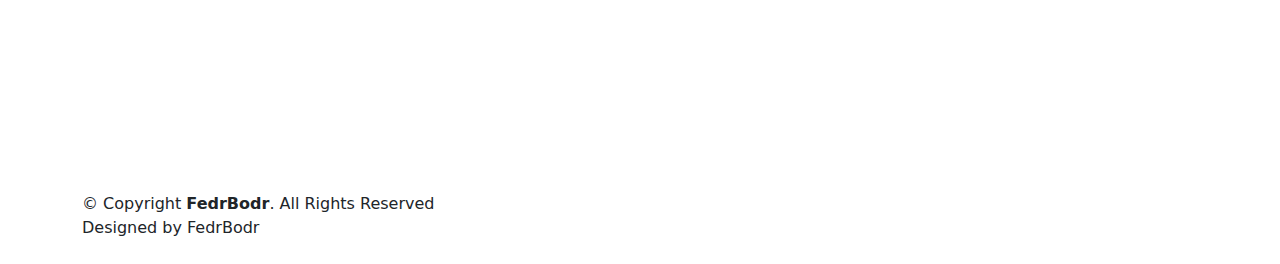
==== commit d3de9390: "Update prices!)" ====
--- a/index.html
+++ b/index.html
@@ -62,8 +62,6 @@
     <link href="assets/vendor/glightbox/css/glightbox.min.css" rel="stylesheet">
     <script src="https://kit.fontawesome.com/9ffef3bec3.js" crossorigin="anonymous"></script>
     <script src="jquery.min.js" type="text/javascript"></script>
-    <script src="nitreo.js" type="text/javascript"></script>
-    <script src="nitreo-parallax.min.js" type="text/javascript"></script>
 
     <meta http-equiv="origin-trial"
           content="[base64]">
@@ -330,8 +328,8 @@
                 </div>
                 <h3>Coming soon other versions</h3>
                 <div>
-                    <h3 class="mb-3">Windows! If you need the Windows version of the bot quickly, <a href="#cryptoRequisites">you can send me $100</a>, and I
-                        will do it in about 1 week, and you will get a lifetime subscription.</h3>
+                    <h3 class="mb-3">Windows! If you need the Windows version of the bot quickly, <a href="#cryptoRequisites">you can send me $600</a>, and I
+                        will do it in about 1 week, and you will get a lifetime subscription for any machines count).</h3>
                 </div>
 
             </div>
@@ -377,7 +375,7 @@
                         <div class="mx-5 mx-lg-0 my-3 px-2 py-2 preheader gray text-black-50 mr-0 text-right small">$0.50 per day</div>
                         <div class="px-5">
                             <h3 class="h2 mb-3">Month license key</h3>
-                            <p class="h2 d-inline-block">$15</p><sub class="h4 opacity-50">/mo</sub>
+                            <p class="h2 d-inline-block">$20</p><sub class="h4 opacity-50">/mo</sub>
                             <p class="my-3">Used by up and coming Imvu creators looking to make a mark with their Imvu agency. A great beginner's option for
                                 growing your Imvu account with more followers, likes, and shop sales.</p>
                             <ul class="mt-5 ml-lg-5 px-lg-3 list-unstyled text-left">
@@ -555,7 +553,7 @@
                                             </div>
                                         </div>
                                         <div class="abf-form">
-                                            <div class="abf-ash1"> Please send <strong><span class="abf-totalbtc">0.00082468</span></strong> BTC
+                                            <div class="abf-ash1"> Please send <strong><span class="abf-totalbtc">0.00069</span></strong> BTC
                                                 to address:
                                             </div>
                                             <div class="abf-address abf-topline abf-ash2 abf-input-address">bc1qfg6vfmk6n93qura8av6r5zn3pky0m6sskylj57</div>
@@ -567,7 +565,7 @@
                                                     </div>
                                                     <div class="abf-list-item">
                                                         <div class="abf-label">Amount to pay:</div>
-                                                        <div class="abf-value"><span class="abf-totalbtc">0.00082468</span> BTC</div>
+                                                        <div class="abf-value"><span class="abf-totalbtc">0.00069</span> BTC</div>
                                                     </div>
 
                                                     <div class="paymentCaption">After the 2 confirmations please send transaction id to
@@ -609,7 +607,7 @@
                                             </div>
                                         </div>
                                         <div class="abf-form">
-                                            <div class="abf-ash1"> Please send <strong><span class="abf-Eth">0.01072969</span></strong> ETH
+                                            <div class="abf-ash1"> Please send <strong><span class="abf-Eth">0.0101</span></strong> ETH
                                                 to address:
                                             </div>
                                             <div class="abf-address abf-topline abf-ash2 abf-input-address">0x94897ED21f829145023EfCe1e25AdbA194313eE3</div>
@@ -621,7 +619,7 @@
                                                     </div>
                                                     <div class="abf-list-item">
                                                         <div class="abf-label">Amount to pay:</div>
-                                                        <div class="abf-value"><span class="abf-Eth">0.01072969</span> ETH</div>
+                                                        <div class="abf-value"><span class="abf-Eth">0.0101</span> ETH</div>
                                                     </div>
 
                                                     <div class="paymentCaption">After the 2 confirmations please send transaction id to
@@ -664,7 +662,7 @@
                                             </div>
                                         </div>
                                         <div class="abf-form">
-                                            <div class="abf-ash1"> Please send <strong><span class="abf-bch">0.13736264</span></strong> BCH
+                                            <div class="abf-ash1"> Please send <strong><span class="abf-bch">0.158</span></strong> BCH
                                                 to address:
                                             </div>
                                             <div class="abf-address abf-topline abf-ash2 abf-input-address">qq0jlwx89q7zx0h8358lgaqxk40p9q3kccxcmk2scu</div>
@@ -676,7 +674,7 @@
                                                     </div>
                                                     <div class="abf-list-item">
                                                         <div class="abf-label">Amount to pay:</div>
-                                                        <div class="abf-value"><span class="abf-Eth">0.13736264</span> BCH</div>
+                                                        <div class="abf-value"><span class="abf-Eth">0.158</span> BCH</div>
                                                     </div>
 
                                                     <div class="paymentCaption">After the 2 confirmations please send transaction id to
@@ -719,7 +717,7 @@
                                             </div>
                                         </div>
                                         <div class="abf-form">
-                                            <div class="abf-ash1"> Please send <strong><span class="abf-usdt">15</span></strong> USDT
+                                            <div class="abf-ash1"> Please send <strong><span class="abf-usdt">20</span></strong> USDT
                                                 to address:
                                             </div>
                                             <div class="abf-address abf-topline abf-ash2 abf-input-address">TDhCV6f6euniLaLpmkBG4DcA6W1HA53swH</div>
@@ -731,7 +729,7 @@
                                                     </div>
                                                     <div class="abf-list-item">
                                                         <div class="abf-label">Amount to pay:</div>
-                                                        <div class="abf-value"><span class="abf-usdt">15</span> USDT</div>
+                                                        <div class="abf-value"><span class="abf-usdt">20</span> USDT</div>
                                                     </div>
                                                     <div class="paymentCaption">After the 2 confirmations please send transaction id to
                                                         <a target="_blank"
@@ -772,7 +770,7 @@
                                             </div>
                                         </div>
                                         <div class="abf-form">
-                                            <div class="abf-ash1"> Please send <strong><span class="abf-ltc">0.13736264</span></strong> LTC
+                                            <div class="abf-ash1"> Please send <strong><span class="abf-ltc">0.215</span></strong> LTC
                                                 to address:
                                             </div>
                                             <div class="abf-address abf-topline abf-ash2 abf-input-address">ltc1qf6cf6fxh745vw4azxjacwjhlpk045a5p0g7hex</div>
@@ -784,7 +782,7 @@
                                                     </div>
                                                     <div class="abf-list-item">
                                                         <div class="abf-label">Amount to pay:</div>
-                                                        <div class="abf-value"><span class="abf-ltc">0.13736264</span> LTC</div>
+                                                        <div class="abf-value"><span class="abf-ltc">0.215</span> LTC</div>
                                                     </div>
 
                                                     <div class="paymentCaption">After the 2 confirmations please send transaction id to
@@ -826,7 +824,7 @@
                                             </div>
                                         </div>
                                         <div class="abf-form">
-                                            <div class="abf-ash1"> Please send <strong><span class="abf-usdc">15</span></strong> USDC
+                                            <div class="abf-ash1"> Please send <strong><span class="abf-usdc">20</span></strong> USDC
                                                 to address:
                                             </div>
                                             <div class="abf-address abf-topline abf-ash2 abf-input-address">0x94897ED21f829145023EfCe1e25AdbA194313eE3</div>
@@ -838,7 +836,7 @@
                                                     </div>
                                                     <div class="abf-list-item">
                                                         <div class="abf-label">Amount to pay:</div>
-                                                        <div class="abf-value"><span class="abf-usdc">15</span> USDC</div>
+                                                        <div class="abf-value"><span class="abf-usdc">20</span> USDC</div>
                                                     </div>
 
                                                     <div class="paymentCaption">After the 2 confirmations please send transaction id to
@@ -1074,11 +1072,7 @@
     <div class="modal-dialog modal-dialog-centered modal-xl" role="document">
         <div class="modal-content bg-image o-hidden br-24">
             <div class="position-absolute top right zi-2">
-                <div class="d-block mt-3 mr-3"><a href="https://imvubot-github-io.github.io/?ref=getnitreo#" class="h3 close-btn text-black-50"
-                                                  data-dismiss="modal"
-                                                  aria-label="Close">
-                    ✕
-                </a></div>
+                <div class="d-block mt-3 mr-3"></div>
             </div>
             <div class="row no-gutters align-items-center">
                 <div class="col-lg-6 zi-1 d-none d-lg-flex text-light">
